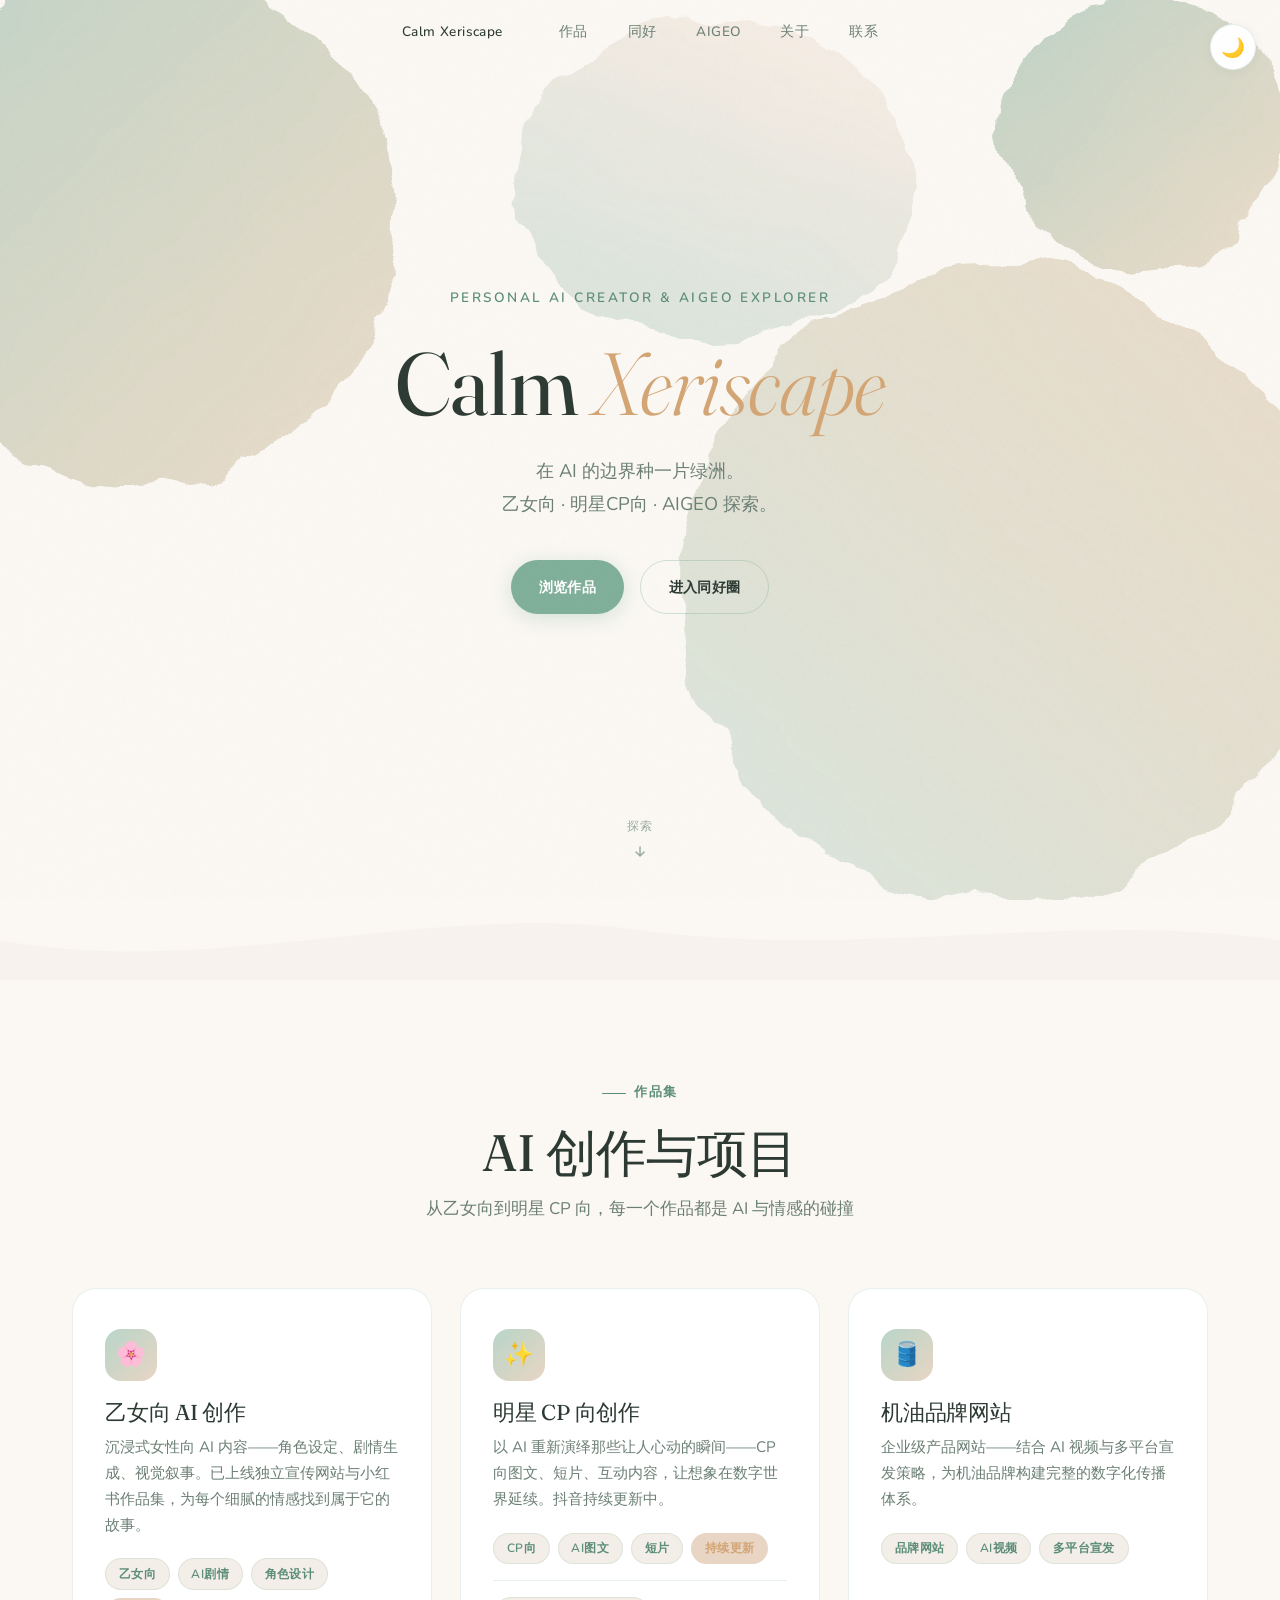
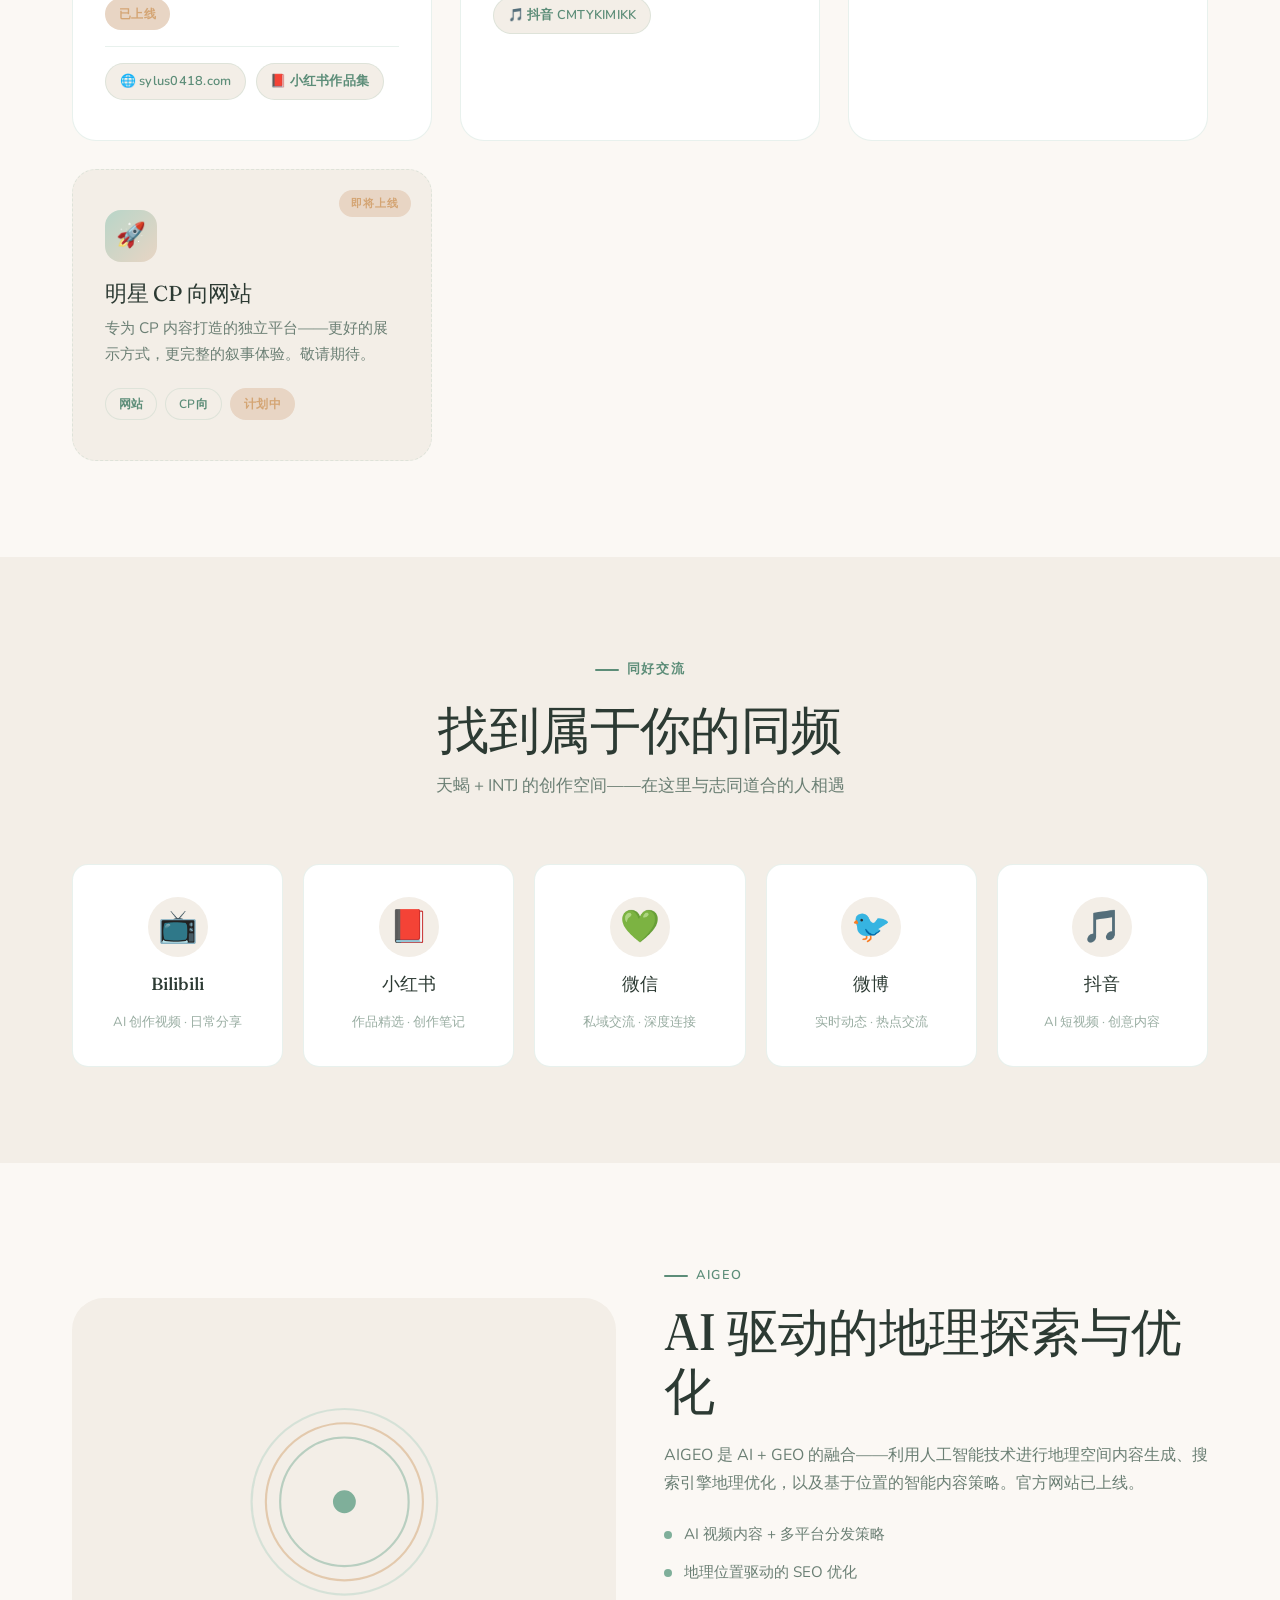
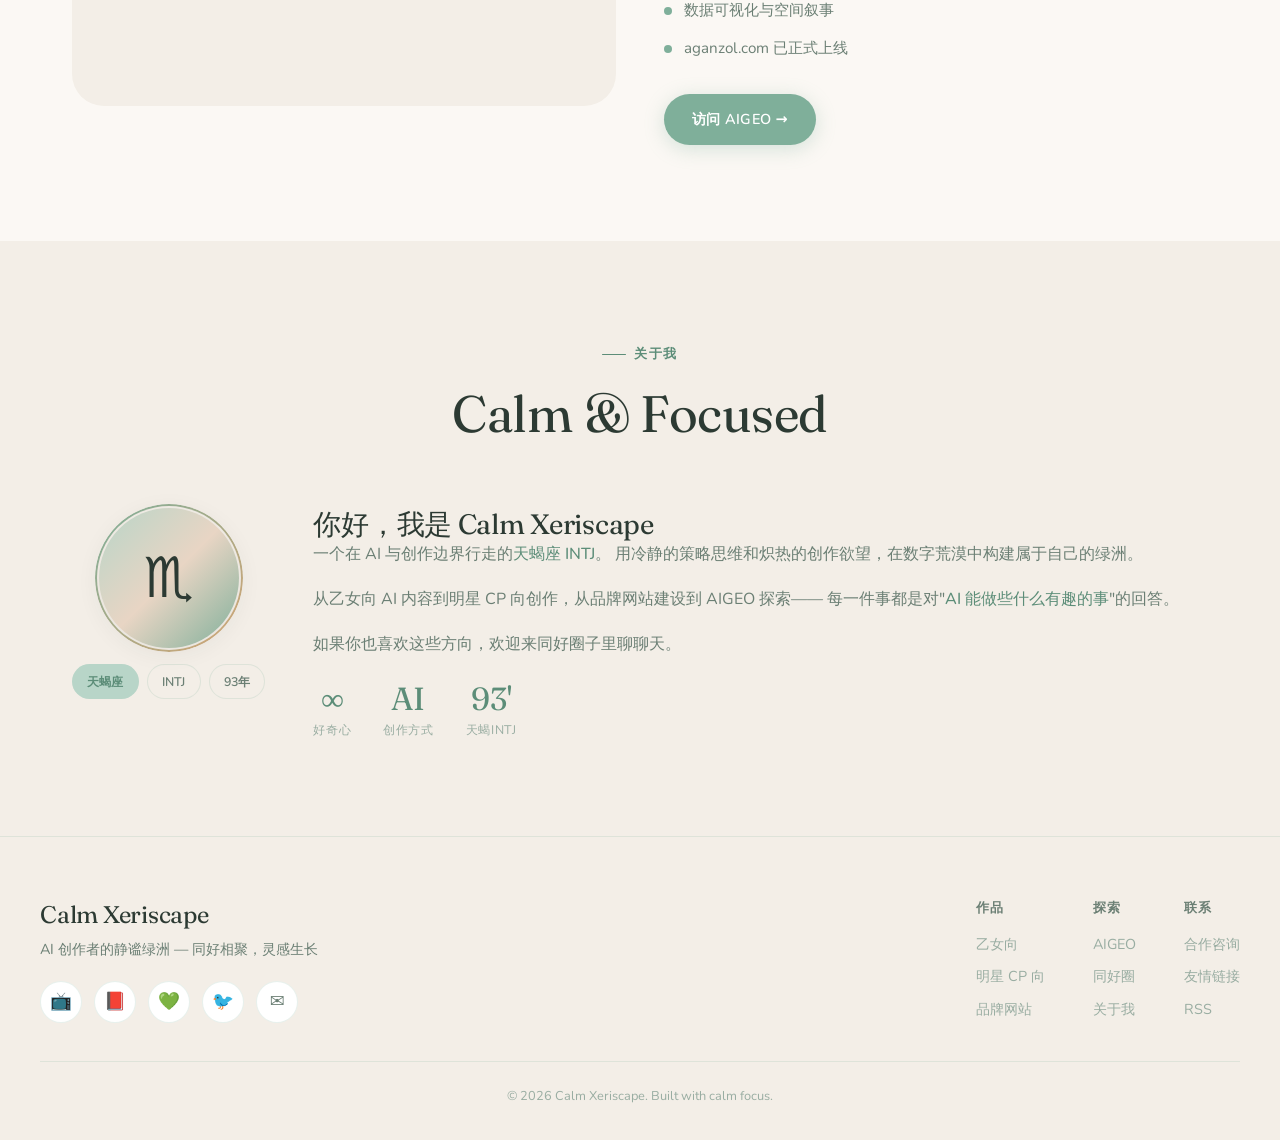
==== index.html @ 868ad102 "update website info" ====
<!DOCTYPE html>
<html lang="zh-CN" data-theme="light">
<head>
<meta charset="UTF-8">
<meta name="viewport" content="width=device-width, initial-scale=1.0">
<title>Calm Xeriscape — AI Creator & AIGEO Explorer</title>
<meta name="description" content="个人AI作品集 · 同好交流 · AIGEO学习分享 — 乙女向 / 明星CP向 AI创作">
<link rel="preconnect" href="https://fonts.googleapis.com">
<link rel="preconnect" href="https://fonts.gstatic.com" crossorigin>
<link href="https://fonts.googleapis.com/css2?family=Fraunces:ital,opsz,wght@0,9..144,300;0,9..144,400;0,9..144,500;0,9..144,600;1,9..144,400&family=Nunito:ital,wght@0,300;0,400;0,500;0,600;1,400&display=swap" rel="stylesheet">
<style>
/* ============================================
   CSS Custom Properties — Light & Dark Themes
   ============================================ */
:root {
  --bg: #FBF8F4;
  --bg-alt: #F3EEE7;
  --surface: #FFFFFF;
  --surface-hover: #FAF7F2;
  --primary: #7FAF9A;
  --primary-soft: #B8D5C8;
  --primary-deep: #5C8D78;
  --accent: #C9A87C;
  --accent-soft: #E8D5C4;
  --accent-warm: #D4A574;
  --text: #2C3A33;
  --text-secondary: #6B7F74;
  --text-muted: #99ADA2;
  --border: rgba(127, 175, 154, 0.18);
  --border-strong: rgba(127, 175, 154, 0.35);
  --shadow-sm: 0 2px 12px rgba(44, 58, 51, 0.05);
  --shadow: 0 4px 24px rgba(44, 58, 51, 0.07);
  --shadow-lg: 0 12px 48px rgba(44, 58, 51, 0.10);
  --radius-sm: 12px;
  --radius: 16px;
  --radius-lg: 24px;
  --radius-xl: 32px;
  --radius-full: 9999px;
  --font-display: 'Fraunces', 'Noto Serif SC', 'Songti SC', serif;
  --font-body: 'Nunito', system-ui, -apple-system, 'PingFang SC', sans-serif;
  --noise-opacity: 0.025;
  --blob-opacity-1: 0.50;
  --blob-opacity-2: 0.35;
  --blob-opacity-3: 0.28;
  --transition-theme: 0.6s cubic-bezier(0.22, 1, 0.36, 1);
}

[data-theme="dark"] {
  --bg: #1A2320;
  --bg-alt: #1F2A26;
  --surface: #232D29;
  --surface-hover: #2A3530;
  --primary: #8FC4AF;
  --primary-soft: #5C8D78;
  --primary-deep: #7FAF9A;
  --accent: #D4B896;
  --accent-soft: #4A3D30;
  --accent-warm: #C9A87C;
  --text: #E8EDEA;
  --text-secondary: #98AFA4;
  --text-muted: #5C7065;
  --border: rgba(143, 196, 175, 0.12);
  --border-strong: rgba(143, 196, 175, 0.25);
  --shadow-sm: 0 2px 12px rgba(0, 0, 0, 0.12);
  --shadow: 0 4px 24px rgba(0, 0, 0, 0.18);
  --shadow-lg: 0 12px 48px rgba(0, 0, 0, 0.25);
  --noise-opacity: 0.04;
  --blob-opacity-1: 0.30;
  --blob-opacity-2: 0.20;
  --blob-opacity-3: 0.16;
}

/* ============================================
   Base & Reset
   ============================================ */
*, *::before, *::after { box-sizing: border-box; margin: 0; padding: 0; }

html {
  scroll-behavior: smooth;
  font-size: 16px;
}

body {
  font-family: var(--font-body);
  background-color: var(--bg);
  color: var(--text);
  line-height: 1.7;
  transition: background-color var(--transition-theme), color var(--transition-theme);
  overflow-x: hidden;
  -webkit-font-smoothing: antialiased;
}

/* Global noise texture overlay */
body::after {
  content: '';
  position: fixed;
  inset: 0;
  pointer-events: none;
  z-index: 10000;
  opacity: var(--noise-opacity);
  transition: opacity var(--transition-theme);
  background-image: url("data:image/svg+xml,%3Csvg viewBox='0 0 256 256' xmlns='http://www.w3.org/2000/svg'%3E%3Cfilter id='n'%3E%3CfeTurbulence type='fractalNoise' baseFrequency='0.85' numOctaves='4' stitchTiles='stitch'/%3E%3C/filter%3E%3Crect width='100%25' height='100%25' filter='url(%23n)' opacity='1'/%3E%3C/svg%3E");
}

/* ============================================
   Typography
   ============================================ */
h1, h2, h3, h4 {
  font-family: var(--font-display);
  font-weight: 400;
  line-height: 1.15;
  letter-spacing: -0.01em;
}

h1 { font-size: clamp(3rem, 7vw, 5.5rem); }
h2 { font-size: clamp(2rem, 4.5vw, 3.2rem); }
h3 { font-size: clamp(1.25rem, 2.5vw, 1.75rem); }

.section-label {
  display: inline-flex;
  align-items: center;
  gap: 0.5rem;
  font-family: var(--font-body);
  font-size: 0.8rem;
  font-weight: 600;
  letter-spacing: 0.12em;
  text-transform: uppercase;
  color: var(--primary-deep);
  margin-bottom: 1rem;
}

.section-label::before {
  content: '';
  display: block;
  width: 1.5rem;
  height: 1.5px;
  background: var(--primary-deep);
  border-radius: 1px;
}

/* ============================================
   Theme Toggle
   ============================================ */
.theme-toggle {
  position: fixed;
  top: 1.5rem;
  right: 1.5rem;
  z-index: 1000;
  width: 46px;
  height: 46px;
  border-radius: var(--radius-full);
  background: var(--surface);
  border: 1.5px solid var(--border);
  cursor: pointer;
  display: flex;
  align-items: center;
  justify-content: center;
  font-size: 1.2rem;
  transition: all 0.35s cubic-bezier(0.22, 1, 0.36, 1);
  box-shadow: var(--shadow-sm);
  backdrop-filter: blur(12px);
  -webkit-backdrop-filter: blur(12px);
}

.theme-toggle:hover {
  border-color: var(--primary);
  box-shadow: var(--shadow);
  transform: scale(1.05);
}

.theme-toggle .icon-sun,
.theme-toggle .icon-moon {
  position: absolute;
  transition: all 0.35s cubic-bezier(0.22, 1, 0.36, 1);
}

[data-theme="light"] .theme-toggle .icon-moon { opacity: 1; transform: rotate(0deg); }
[data-theme="light"] .theme-toggle .icon-sun { opacity: 0; transform: rotate(90deg); }
[data-theme="dark"] .theme-toggle .icon-moon { opacity: 0; transform: rotate(-90deg); }
[data-theme="dark"] .theme-toggle .icon-sun { opacity: 1; transform: rotate(0deg); }

/* ============================================
   Navigation
   ============================================ */
.nav {
  position: fixed;
  top: 0;
  left: 0;
  right: 0;
  z-index: 900;
  padding: 1.25rem 2rem;
  display: flex;
  align-items: center;
  justify-content: center;
  gap: 2.5rem;
  transition: all 0.4s cubic-bezier(0.22, 1, 0.36, 1);
}

.nav.scrolled {
  background: var(--surface);
  box-shadow: var(--shadow-sm);
  backdrop-filter: blur(20px);
  -webkit-backdrop-filter: blur(20px);
  padding: 0.75rem 2rem;
}

.nav a {
  font-family: var(--font-body);
  font-size: 0.85rem;
  font-weight: 500;
  color: var(--text-secondary);
  text-decoration: none;
  letter-spacing: 0.03em;
  transition: color 0.3s;
  position: relative;
}

.nav a::after {
  content: '';
  position: absolute;
  bottom: -4px;
  left: 50%;
  transform: translateX(-50%) scaleX(0);
  width: 100%;
  height: 1.5px;
  background: var(--primary);
  border-radius: 1px;
  transition: transform 0.3s cubic-bezier(0.22, 1, 0.36, 1);
}

.nav a:hover { color: var(--primary-deep); }
.nav a:hover::after { transform: translateX(-50%) scaleX(1); }

.nav-brand {
  font-family: var(--font-display);
  font-size: 1.1rem;
  font-weight: 500;
  color: var(--text) !important;
  margin-right: 1rem;
}

/* ============================================
   Section Shared
   ============================================ */
.section {
  padding: 6rem 2rem;
  max-width: 1200px;
  margin: 0 auto;
  position: relative;
}

.section-header {
  text-align: center;
  margin-bottom: 4rem;
}

.section-header h2 {
  margin-bottom: 0.75rem;
}

.section-header .section-label {
  margin-bottom: 1.25rem;
}

.section-header p {
  color: var(--text-secondary);
  font-size: 1.05rem;
  max-width: 480px;
  margin: 0 auto;
}

/* ============================================
   Hero Section
   ============================================ */
.hero {
  min-height: 100vh;
  display: flex;
  align-items: center;
  justify-content: center;
  position: relative;
  padding: 2rem;
  overflow: hidden;
}

/* Organic fluid blob background */
.hero-organic {
  position: absolute;
  inset: 0;
  pointer-events: none;
  overflow: hidden;
}

.hero-organic svg {
  width: 100%;
  height: 100%;
}

.blob {
  animation: floatBlob 20s ease-in-out infinite;
  transform-origin: center;
}

.blob:nth-child(2) { animation-delay: -7s; animation-duration: 25s; }
.blob:nth-child(3) { animation-delay: -14s; animation-duration: 22s; }
.blob:nth-child(4) { animation-delay: -3s; animation-duration: 28s; }

@keyframes floatBlob {
  0%, 100% { transform: translate(0, 0) rotate(0deg) scale(1); }
  25% { transform: translate(3%, -2%) rotate(3deg) scale(1.04); }
  50% { transform: translate(-1%, 1%) rotate(-2deg) scale(0.97); }
  75% { transform: translate(2%, 2%) rotate(1deg) scale(1.02); }
}

.hero-content {
  position: relative;
  z-index: 2;
  text-align: center;
  max-width: 800px;
}

.hero-eyebrow {
  font-family: var(--font-body);
  font-size: 0.85rem;
  font-weight: 600;
  letter-spacing: 0.18em;
  text-transform: uppercase;
  color: var(--primary-deep);
  margin-bottom: 1.5rem;
}

.hero h1 {
  margin-bottom: 1.25rem;
  font-weight: 400;
}

.hero h1 .italic {
  font-style: italic;
  font-weight: 300;
  color: var(--accent-warm);
}

.hero-tagline {
  font-size: 1.15rem;
  color: var(--text-secondary);
  max-width: 460px;
  margin: 0 auto 2.5rem;
  line-height: 1.8;
}

.hero-actions {
  display: flex;
  gap: 1rem;
  justify-content: center;
  flex-wrap: wrap;
}

.btn {
  display: inline-flex;
  align-items: center;
  gap: 0.5rem;
  padding: 0.85rem 1.75rem;
  border-radius: var(--radius-full);
  font-family: var(--font-body);
  font-size: 0.9rem;
  font-weight: 600;
  text-decoration: none;
  letter-spacing: 0.02em;
  cursor: pointer;
  border: none;
  transition: all 0.35s cubic-bezier(0.22, 1, 0.36, 1);
}

.btn-primary {
  background: var(--primary);
  color: #FFFFFF;
  box-shadow: 0 4px 20px rgba(127, 175, 154, 0.30);
}

.btn-primary:hover {
  background: var(--primary-deep);
  box-shadow: 0 6px 28px rgba(127, 175, 154, 0.40);
  transform: translateY(-2px);
}

.btn-ghost {
  background: transparent;
  color: var(--text);
  border: 1.5px solid var(--border-strong);
}

.btn-ghost:hover {
  border-color: var(--primary);
  background: var(--surface);
  transform: translateY(-2px);
}

.hero-scroll-hint {
  position: absolute;
  bottom: 2.5rem;
  left: 50%;
  transform: translateX(-50%);
  z-index: 2;
  display: flex;
  flex-direction: column;
  align-items: center;
  gap: 0.5rem;
  color: var(--text-muted);
  font-size: 0.75rem;
  letter-spacing: 0.08em;
  animation: bounceHint 2s ease-in-out infinite;
}

@keyframes bounceHint {
  0%, 100% { transform: translateX(-50%) translateY(0); }
  50% { transform: translateX(-50%) translateY(8px); }
}

/* ============================================
   Organic Wave Dividers
   ============================================ */
.wave-divider {
  position: relative;
  height: 80px;
  overflow: hidden;
}

.wave-divider svg {
  position: absolute;
  width: 100%;
  height: 100%;
}

/* ============================================
   Works / Portfolio Section
   ============================================ */
.works-grid {
  display: grid;
  grid-template-columns: repeat(auto-fit, minmax(340px, 1fr));
  gap: 1.75rem;
}

.work-card {
  background: var(--surface);
  border-radius: var(--radius-lg);
  border: 1px solid var(--border);
  padding: 2.5rem 2rem;
  transition: all 0.4s cubic-bezier(0.22, 1, 0.36, 1);
  position: relative;
  overflow: hidden;
}

.work-card::before {
  content: '';
  position: absolute;
  top: 0;
  left: 0;
  right: 0;
  height: 3px;
  background: linear-gradient(90deg, var(--primary), var(--accent-warm));
  opacity: 0;
  transition: opacity 0.4s;
}

.work-card:hover {
  transform: translateY(-6px);
  box-shadow: var(--shadow-lg);
  border-color: var(--border-strong);
}

.work-card:hover::before { opacity: 1; }

.work-card-icon {
  width: 52px;
  height: 52px;
  border-radius: var(--radius);
  background: linear-gradient(135deg, var(--primary-soft), var(--accent-soft));
  display: flex;
  align-items: center;
  justify-content: center;
  font-size: 1.5rem;
  margin-bottom: 1.25rem;
}

.work-card h3 {
  margin-bottom: 0.6rem;
  font-size: 1.35rem;
}

.work-card p {
  color: var(--text-secondary);
  font-size: 0.95rem;
  line-height: 1.7;
  margin-bottom: 1.25rem;
}

.work-card .tag-row {
  display: flex;
  gap: 0.5rem;
  flex-wrap: wrap;
}

.tag {
  display: inline-block;
  padding: 0.3rem 0.8rem;
  border-radius: var(--radius-full);
  font-size: 0.75rem;
  font-weight: 600;
  letter-spacing: 0.03em;
  background: var(--bg-alt);
  color: var(--primary-deep);
  border: 1px solid var(--border);
}

.tag.accent {
  color: var(--accent-warm);
  background: var(--accent-soft);
  border-color: transparent;
}

.work-card-soon {
  background: var(--bg-alt);
  border-style: dashed;
}

.work-card-soon .badge-soon {
  position: absolute;
  top: 1.25rem;
  right: 1.25rem;
  font-size: 0.7rem;
  font-weight: 700;
  letter-spacing: 0.08em;
  text-transform: uppercase;
  color: var(--accent-warm);
  background: var(--accent-soft);
  padding: 0.25rem 0.75rem;
  border-radius: var(--radius-full);
}

/* ============================================
   Community Section
   ============================================ */
.community-highlight {
  display: grid;
  grid-template-columns: repeat(auto-fit, minmax(180px, 1fr));
  gap: 1.25rem;
  margin-top: 2rem;
}

.community-card {
  background: var(--surface);
  border: 1px solid var(--border);
  border-radius: var(--radius);
  padding: 2rem 1.5rem;
  text-align: center;
  transition: all 0.35s cubic-bezier(0.22, 1, 0.36, 1);
  text-decoration: none;
  color: var(--text);
  display: flex;
  flex-direction: column;
  align-items: center;
  gap: 0.75rem;
}

.community-card:hover {
  transform: translateY(-4px);
  box-shadow: var(--shadow);
  border-color: var(--primary);
}

.community-card .platform-icon {
  font-size: 2rem;
  width: 60px;
  height: 60px;
  border-radius: var(--radius-full);
  background: var(--bg-alt);
  display: flex;
  align-items: center;
  justify-content: center;
}

.community-card .platform-name {
  font-family: var(--font-display);
  font-size: 1.1rem;
  font-weight: 500;
}

.community-card .platform-desc {
  font-size: 0.82rem;
  color: var(--text-muted);
}

/* ============================================
   AIGEO Section
   ============================================ */
.aigeo-layout {
  display: grid;
  grid-template-columns: 1fr 1fr;
  gap: 3rem;
  align-items: center;
}

.aigeo-visual {
  position: relative;
  aspect-ratio: 4/3;
  background: var(--bg-alt);
  border-radius: var(--radius-xl);
  overflow: hidden;
  display: flex;
  align-items: center;
  justify-content: center;
}

.aigeo-visual svg {
  width: 70%;
  height: 70%;
}

.aigeo-visual .flow-circle {
  fill: none;
  stroke: var(--primary);
  stroke-width: 1.5;
  opacity: 0.5;
  animation: pulseCircle 4s ease-in-out infinite;
}

.aigeo-visual .flow-circle:nth-child(2) { animation-delay: -2s; stroke: var(--accent-warm); }
.aigeo-visual .flow-circle:nth-child(3) { animation-delay: -1s; stroke: var(--primary-soft); }

@keyframes pulseCircle {
  0%, 100% { r: 45; opacity: 0.5; }
  50% { r: 65; opacity: 0.2; }
}

.aigeo-content h2 { margin-bottom: 1.25rem; }

.aigeo-content p {
  color: var(--text-secondary);
  margin-bottom: 1rem;
  line-height: 1.8;
}

.aigeo-list {
  list-style: none;
  display: flex;
  flex-direction: column;
  gap: 0.75rem;
  margin: 1.5rem 0;
}

.aigeo-list li {
  display: flex;
  align-items: center;
  gap: 0.75rem;
  font-size: 0.95rem;
  color: var(--text-secondary);
}

.aigeo-list li::before {
  content: '';
  width: 8px;
  height: 8px;
  border-radius: var(--radius-full);
  background: var(--primary);
  flex-shrink: 0;
}

/* ============================================
   About Section
   ============================================ */
.about-layout {
  display: grid;
  grid-template-columns: auto 1fr;
  gap: 3rem;
  align-items: start;
}

.about-avatar-area {
  display: flex;
  flex-direction: column;
  align-items: center;
  gap: 1rem;
}

.about-avatar {
  width: 140px;
  height: 140px;
  border-radius: var(--radius-full);
  background: linear-gradient(135deg, var(--primary-soft), var(--accent-soft), var(--primary));
  display: flex;
  align-items: center;
  justify-content: center;
  font-size: 3.5rem;
  box-shadow: var(--shadow);
  position: relative;
}

.about-avatar::after {
  content: '';
  position: absolute;
  inset: -4px;
  border-radius: var(--radius-full);
  border: 2px solid transparent;
  background: linear-gradient(135deg, var(--primary), var(--accent-warm)) border-box;
  -webkit-mask: linear-gradient(#fff 0 0) padding-box, linear-gradient(#fff 0 0);
  mask: linear-gradient(#fff 0 0) padding-box, linear-gradient(#fff 0 0);
  -webkit-mask-composite: xor;
  mask-composite: exclude;
}

.about-badges {
  display: flex;
  gap: 0.5rem;
  flex-wrap: wrap;
  justify-content: center;
}

.about-badge {
  padding: 0.35rem 0.9rem;
  border-radius: var(--radius-full);
  font-size: 0.78rem;
  font-weight: 600;
  background: var(--bg-alt);
  color: var(--text-secondary);
  border: 1px solid var(--border);
}

.about-badge.highlight {
  background: var(--primary-soft);
  color: var(--primary-deep);
  border-color: transparent;
}

.about-text h2 { margin-bottom: 1rem; }

.about-text p {
  color: var(--text-secondary);
  line-height: 1.8;
  margin-bottom: 1rem;
}

.about-text .highlight-text {
  color: var(--primary-deep);
  font-weight: 500;
}

.about-stats {
  display: flex;
  gap: 2rem;
  margin-top: 1.5rem;
}

.about-stat {
  text-align: center;
}

.about-stat .stat-num {
  font-family: var(--font-display);
  font-size: 2rem;
  color: var(--primary-deep);
  line-height: 1;
  margin-bottom: 0.25rem;
}

.about-stat .stat-label {
  font-size: 0.78rem;
  color: var(--text-muted);
  letter-spacing: 0.05em;
}

/* ============================================
   Footer
   ============================================ */
.footer {
  background: var(--bg-alt);
  padding: 4rem 2rem 2rem;
  border-top: 1px solid var(--border);
  transition: background var(--transition-theme);
}

.footer-inner {
  max-width: 1200px;
  margin: 0 auto;
  display: grid;
  grid-template-columns: 1fr auto;
  gap: 3rem;
  align-items: start;
}

.footer-brand h3 {
  font-family: var(--font-display);
  font-size: 1.5rem;
  margin-bottom: 0.5rem;
}

.footer-brand p {
  color: var(--text-secondary);
  font-size: 0.9rem;
}

.footer-social {
  display: flex;
  gap: 0.75rem;
  margin-top: 1.25rem;
}

.footer-social a {
  width: 42px;
  height: 42px;
  border-radius: var(--radius-full);
  background: var(--surface);
  border: 1px solid var(--border);
  display: flex;
  align-items: center;
  justify-content: center;
  font-size: 1.1rem;
  text-decoration: none;
  color: var(--text-secondary);
  transition: all 0.3s;
}

.footer-social a:hover {
  background: var(--primary);
  color: #FFF;
  border-color: var(--primary);
  transform: translateY(-3px);
}

.footer-links {
  display: flex;
  gap: 3rem;
}

.footer-col h4 {
  font-family: var(--font-body);
  font-size: 0.8rem;
  font-weight: 700;
  letter-spacing: 0.1em;
  text-transform: uppercase;
  color: var(--text-secondary);
  margin-bottom: 1rem;
}

.footer-col a {
  display: block;
  color: var(--text-muted);
  text-decoration: none;
  font-size: 0.9rem;
  margin-bottom: 0.5rem;
  transition: color 0.3s;
}

.footer-col a:hover { color: var(--primary-deep); }

.footer-bottom {
  max-width: 1200px;
  margin: 2rem auto 0;
  padding-top: 1.5rem;
  border-top: 1px solid var(--border);
  text-align: center;
  font-size: 0.8rem;
  color: var(--text-muted);
}

/* ============================================
   Scroll Animations
   ============================================ */
.fade-in {
  opacity: 0;
  transform: translateY(28px);
  transition: opacity 0.7s cubic-bezier(0.22, 1, 0.36, 1),
              transform 0.7s cubic-bezier(0.22, 1, 0.36, 1);
}

.fade-in.visible {
  opacity: 1;
  transform: translateY(0);
}

/* ============================================
   Responsive
   ============================================ */
@media (max-width: 768px) {
  .section { padding: 4rem 1.25rem; }
  .nav { gap: 1.25rem; padding: 1rem 1.25rem; }
  .nav a { font-size: 0.78rem; }
  .nav-brand { font-size: 0.95rem; margin-right: 0; }

  .aigeo-layout {
    grid-template-columns: 1fr;
    gap: 2rem;
  }
  .aigeo-visual { order: -1; aspect-ratio: 1/1; }

  .about-layout {
    grid-template-columns: 1fr;
    gap: 2rem;
    text-align: center;
  }
  .about-stats { justify-content: center; }
  .about-avatar-area { margin: 0 auto; }

  .footer-inner {
    grid-template-columns: 1fr;
    gap: 2rem;
  }
  .footer-links { gap: 1.5rem; }
  .works-grid { grid-template-columns: 1fr; }
  .community-highlight { grid-template-columns: repeat(2, 1fr); }
}

@media (max-width: 480px) {
  .nav { gap: 0.75rem; }
  .nav a { font-size: 0.72rem; }
  .hero h1 { font-size: 2.5rem; }
  .community-highlight { grid-template-columns: 1fr; }
}

/* Work card links */
.work-links {
  display: flex;
  gap: 0.6rem;
  flex-wrap: wrap;
  margin-top: 1rem;
  padding-top: 1rem;
  border-top: 1px solid var(--border);
}

.work-link {
  display: inline-flex;
  align-items: center;
  gap: 0.3rem;
  padding: 0.4rem 0.85rem;
  border-radius: var(--radius-full);
  font-size: 0.8rem;
  font-weight: 600;
  text-decoration: none;
  letter-spacing: 0.02em;
  background: var(--bg-alt);
  color: var(--primary-deep);
  border: 1px solid var(--border);
  transition: all 0.3s;
}

.work-link:hover {
  background: var(--primary);
  color: #FFF;
  border-color: var(--primary);
  transform: translateY(-1px);
}
</style>
</head>
<body>

<!-- Theme Toggle -->
<button class="theme-toggle" onclick="toggleTheme()" aria-label="切换主题">
  <span class="icon-sun">☀️</span>
  <span class="icon-moon">🌙</span>
</button>

<!-- Navigation -->
<nav class="nav" id="nav">
  <a href="#hero" class="nav-brand">Calm Xeriscape</a>
  <a href="#works">作品</a>
  <a href="#community">同好</a>
  <a href="#aigeo">AIGEO</a>
  <a href="#about">关于</a>
  <a href="#contact">联系</a>
</nav>

<!-- ============================================ -->
<!-- Hero -->
<!-- ============================================ -->
<section class="hero" id="hero">
  <div class="hero-organic">
    <svg viewBox="0 0 1440 900" preserveAspectRatio="xMidYMid slice">
      <defs>
        <filter id="fluidFilter" x="-20%" y="-20%" width="140%" height="140%">
          <feTurbulence type="fractalNoise" baseFrequency="0.012" numOctaves="4" seed="3" result="noise"/>
          <feDisplacementMap in="SourceGraphic" in2="noise" scale="40" xChannelSelector="R" yChannelSelector="G"/>
        </filter>
        <linearGradient id="blobGrad1" x1="0%" y1="0%" x2="100%" y2="100%">
          <stop offset="0%" stop-color="#7FAF9A" stop-opacity="var(--blob-opacity-1)"/>
          <stop offset="100%" stop-color="#C9A87C" stop-opacity="var(--blob-opacity-2)"/>
        </linearGradient>
        <linearGradient id="blobGrad2" x1="100%" y1="0%" x2="0%" y2="100%">
          <stop offset="0%" stop-color="#C9A87C" stop-opacity="var(--blob-opacity-2)"/>
          <stop offset="100%" stop-color="#B8D5C8" stop-opacity="var(--blob-opacity-1)"/>
        </linearGradient>
        <linearGradient id="blobGrad3" x1="0%" y1="100%" x2="50%" y2="0%">
          <stop offset="0%" stop-color="#7FAF9A" stop-opacity="var(--blob-opacity-3)"/>
          <stop offset="100%" stop-color="#E8D5C4" stop-opacity="var(--blob-opacity-2)"/>
        </linearGradient>
      </defs>
      <circle class="blob" cx="15%" cy="25%" r="260" fill="url(#blobGrad1)" filter="url(#fluidFilter)"/>
      <circle class="blob" cx="75%" cy="65%" r="320" fill="url(#blobGrad2)" filter="url(#fluidFilter)"/>
      <ellipse class="blob" cx="55%" cy="20%" rx="200" ry="160" fill="url(#blobGrad3)" filter="url(#fluidFilter)"/>
      <circle class="blob" cx="85%" cy="15%" r="140" fill="url(#blobGrad1)" filter="url(#fluidFilter)"/>
    </svg>
  </div>

  <div class="hero-content fade-in">
    <p class="hero-eyebrow">Personal AI Creator & AIGEO Explorer</p>
    <h1>Calm <span class="italic">Xeriscape</span></h1>
    <p class="hero-tagline">
      在 AI 的边界种一片绿洲。<br>乙女向 · 明星CP向 · AIGEO 探索。
    </p>
    <div class="hero-actions">
      <a href="#works" class="btn btn-primary">浏览作品</a>
      <a href="#community" class="btn btn-ghost">进入同好圈</a>
    </div>
  </div>

  <div class="hero-scroll-hint">
    <span>探索</span>
    <svg width="16" height="16" viewBox="0 0 16 16" fill="none"><path d="M8 3v8M4 8l4 4 4-4" stroke="currentColor" stroke-width="1.5" stroke-linecap="round" stroke-linejoin="round"/></svg>
  </div>
</section>

<!-- Organic Wave Divider -->
<div class="wave-divider">
  <svg viewBox="0 0 1440 80" preserveAspectRatio="none">
    <path d="M0 40 C 240 80, 480 0, 720 30 C 960 60, 1200 10, 1440 40 L 1440 80 L 0 80 Z" fill="var(--bg-alt)" opacity="0.5"/>
  </svg>
</div>

<!-- ============================================ -->
<!-- Works -->
<!-- ============================================ -->
<section class="section" id="works">
  <div class="section-header fade-in">
    <span class="section-label">作品集</span>
    <h2>AI 创作与项目</h2>
    <p>从乙女向到明星 CP 向，每一个作品都是 AI 与情感的碰撞</p>
  </div>

  <div class="works-grid">
    <!-- 乙女向 -->
    <div class="work-card fade-in">
      <div class="work-card-icon">🌸</div>
      <h3>乙女向 AI 创作</h3>
      <p>沉浸式女性向 AI 内容——角色设定、剧情生成、视觉叙事。已上线独立宣传网站与小红书作品集，为每个细腻的情感找到属于它的故事。</p>
      <div class="tag-row">
        <span class="tag">乙女向</span>
        <span class="tag">AI剧情</span>
        <span class="tag">角色设计</span>
        <span class="tag accent">已上线</span>
      </div>
      <div class="work-links">
        <a href="https://sylus0418.com/" target="_blank" rel="noopener" class="work-link">🌐 sylus0418.com</a>
        <a href="https://www.xiaohongshu.com/user/profile/5f6b4ee9000000000101ce66" target="_blank" rel="noopener" class="work-link">📕 小红书作品集</a>
      </div>
    </div>

    <!-- 明星CP向 -->
    <div class="work-card fade-in">
      <div class="work-card-icon">✨</div>
      <h3>明星 CP 向创作</h3>
      <p>以 AI 重新演绎那些让人心动的瞬间——CP 向图文、短片、互动内容，让想象在数字世界延续。抖音持续更新中。</p>
      <div class="tag-row">
        <span class="tag">CP向</span>
        <span class="tag">AI图文</span>
        <span class="tag">短片</span>
        <span class="tag accent">持续更新</span>
      </div>
      <div class="work-links">
        <a href="https://www.douyin.com/user/CMTYKIMIKK" target="_blank" rel="noopener" class="work-link">🎵 抖音 CMTYKIMIKK</a>
      </div>
    </div>

    <!-- 机油网站项目 -->
    <div class="work-card fade-in">
      <div class="work-card-icon">🛢️</div>
      <h3>机油品牌网站</h3>
      <p>企业级产品网站——结合 AI 视频与多平台宣发策略，为机油品牌构建完整的数字化传播体系。</p>
      <div class="tag-row">
        <span class="tag">品牌网站</span>
        <span class="tag">AI视频</span>
        <span class="tag">多平台宣发</span>
      </div>
    </div>

    <!-- 明星CP网站预告 -->
    <div class="work-card work-card-soon fade-in">
      <span class="badge-soon">即将上线</span>
      <div class="work-card-icon">🚀</div>
      <h3>明星 CP 向网站</h3>
      <p>专为 CP 内容打造的独立平台——更好的展示方式，更完整的叙事体验。敬请期待。</p>
      <div class="tag-row">
        <span class="tag">网站</span>
        <span class="tag">CP向</span>
        <span class="tag accent">计划中</span>
      </div>
    </div>
  </div>
</section>

<!-- ============================================ -->
<!-- Community -->
<!-- ============================================ -->
<section class="section" id="community" style="background: var(--bg-alt); max-width: none; padding-left: 0; padding-right: 0; transition: background var(--transition-theme);">
  <div style="max-width: 1200px; margin: 0 auto; padding: 0 2rem;">
    <div class="section-header fade-in">
      <span class="section-label">同好交流</span>
      <h2>找到属于你的同频</h2>
      <p>天蝎 + INTJ 的创作空间——在这里与志同道合的人相遇</p>
    </div>

    <div class="community-highlight fade-in">
      <a href="#" class="community-card">
        <div class="platform-icon">📺</div>
        <span class="platform-name">Bilibili</span>
        <span class="platform-desc">AI 创作视频 · 日常分享</span>
      </a>
      <a href="#" class="community-card">
        <div class="platform-icon">📕</div>
        <span class="platform-name">小红书</span>
        <span class="platform-desc">作品精选 · 创作笔记</span>
      </a>
      <a class="community-card" style="cursor: default;">
        <div class="platform-icon">💚</div>
        <span class="platform-name">微信</span>
        <span class="platform-desc">私域交流 · 深度连接</span>
      </a>
      <a href="#" class="community-card">
        <div class="platform-icon">🐦</div>
        <span class="platform-name">微博</span>
        <span class="platform-desc">实时动态 · 热点交流</span>
      </a>
      <a href="#" class="community-card">
        <div class="platform-icon">🎵</div>
        <span class="platform-name">抖音</span>
        <span class="platform-desc">AI 短视频 · 创意内容</span>
      </a>
    </div>
  </div>
</section>

<!-- ============================================ -->
<!-- AIGEO -->
<!-- ============================================ -->
<section class="section" id="aigeo">
  <div class="aigeo-layout">
    <div class="aigeo-visual fade-in">
      <svg viewBox="0 0 200 200">
        <circle class="flow-circle" cx="100" cy="100" r="45"/>
        <circle class="flow-circle" cx="100" cy="100" r="55"/>
        <circle class="flow-circle" cx="100" cy="100" r="65"/>
        <circle cx="100" cy="100" r="8" fill="var(--primary)"/>
      </svg>
    </div>

    <div class="aigeo-content fade-in">
      <span class="section-label">AIGEO</span>
      <h2>AI 驱动的地理探索与优化</h2>
      <p>AIGEO 是 AI + GEO 的融合——利用人工智能技术进行地理空间内容生成、搜索引擎地理优化，以及基于位置的智能内容策略。官方网站已上线。</p>
      <ul class="aigeo-list">
        <li>AI 视频内容 + 多平台分发策略</li>
        <li>地理位置驱动的 SEO 优化</li>
        <li>数据可视化与空间叙事</li>
        <li>aganzol.com 已正式上线</li>
      </ul>
      <a href="https://aganzol.com/" target="_blank" rel="noopener" class="btn btn-primary" style="margin-top: 0.5rem;">访问 AIGEO →</a>
    </div>
  </div>
</section>

<!-- ============================================ -->
<!-- About -->
<!-- ============================================ -->
<section class="section" id="about" style="background: var(--bg-alt); max-width: none; padding-left: 0; padding-right: 0; transition: background var(--transition-theme);">
  <div style="max-width: 1200px; margin: 0 auto; padding: 0 2rem;">
    <div class="section-header fade-in">
      <span class="section-label">关于我</span>
      <h2>Calm & Focused</h2>
    </div>

    <div class="about-layout">
      <div class="about-avatar-area fade-in">
        <div class="about-avatar">♏</div>
        <div class="about-badges">
          <span class="about-badge highlight">天蝎座</span>
          <span class="about-badge">INTJ</span>
          <span class="about-badge">93年</span>
        </div>
      </div>

      <div class="about-text fade-in">
        <h3>你好，我是 Calm Xeriscape</h3>
        <p>
          一个在 AI 与创作边界行走的<span class="highlight-text">天蝎座 INTJ</span>。
          用冷静的策略思维和炽热的创作欲望，在数字荒漠中构建属于自己的绿洲。
        </p>
        <p>
          从乙女向 AI 内容到明星 CP 向创作，从品牌网站建设到 AIGEO 探索——
          每一件事都是对"<span class="highlight-text">AI 能做些什么有趣的事</span>"的回答。
        </p>
        <p>
          如果你也喜欢这些方向，欢迎来同好圈子里聊聊天。
        </p>

        <div class="about-stats">
          <div class="about-stat">
            <div class="stat-num">∞</div>
            <div class="stat-label">好奇心</div>
          </div>
          <div class="about-stat">
            <div class="stat-num">AI</div>
            <div class="stat-label">创作方式</div>
          </div>
          <div class="about-stat">
            <div class="stat-num">93'</div>
            <div class="stat-label">天蝎INTJ</div>
          </div>
        </div>
      </div>
    </div>
  </div>
</section>

<!-- ============================================ -->
<!-- Footer -->
<!-- ============================================ -->
<footer class="footer" id="contact">
  <div class="footer-inner">
    <div class="footer-brand">
      <h3>Calm Xeriscape</h3>
      <p>AI 创作者的静谧绿洲 — 同好相聚，灵感生长</p>
      <div class="footer-social">
        <a href="#" aria-label="Bilibili" title="Bilibili">📺</a>
        <a href="#" aria-label="小红书" title="小红书">📕</a>
        <a href="#" aria-label="微信" title="微信">💚</a>
        <a href="#" aria-label="微博" title="微博">🐦</a>
        <a href="#" aria-label="Email" title="Email">✉️</a>
      </div>
    </div>

    <div class="footer-links">
      <div class="footer-col">
        <h4>作品</h4>
        <a href="#works">乙女向</a>
        <a href="#works">明星 CP 向</a>
        <a href="#works">品牌网站</a>
      </div>
      <div class="footer-col">
        <h4>探索</h4>
        <a href="#aigeo">AIGEO</a>
        <a href="#community">同好圈</a>
        <a href="#about">关于我</a>
      </div>
      <div class="footer-col">
        <h4>联系</h4>
        <a href="#">合作咨询</a>
        <a href="#">友情链接</a>
        <a href="#">RSS</a>
      </div>
    </div>
  </div>

  <div class="footer-bottom">
    <p>&copy; 2026 Calm Xeriscape. Built with calm focus.</p>
  </div>
</footer>

<!-- ============================================ -->
<!-- Scripts -->
<!-- ============================================ -->
<script>
// Theme Toggle
function toggleTheme() {
  const html = document.documentElement;
  const current = html.getAttribute('data-theme');
  const next = current === 'light' ? 'dark' : 'light';
  html.setAttribute('data-theme', next);
  localStorage.setItem('theme', next);
}

// Load saved theme
(function() {
  const saved = localStorage.getItem('theme');
  if (saved) {
    document.documentElement.setAttribute('data-theme', saved);
  } else if (window.matchMedia('(prefers-color-scheme: dark)').matches) {
    document.documentElement.setAttribute('data-theme', 'dark');
  }
})();

// Navigation scroll effect
const nav = document.getElementById('nav');
window.addEventListener('scroll', () => {
  nav.classList.toggle('scrolled', window.scrollY > 80);
});

// Scroll-triggered fade-in animations
const observer = new IntersectionObserver((entries) => {
  entries.forEach(entry => {
    if (entry.isIntersecting) {
      entry.target.classList.add('visible');
    }
  });
}, { threshold: 0.15, rootMargin: '0px 0px -40px 0px' });

document.querySelectorAll('.fade-in').forEach(el => observer.observe(el));

// Make hero visible immediately
document.querySelector('.hero-content').classList.add('visible');
</script>

</body>
</html>
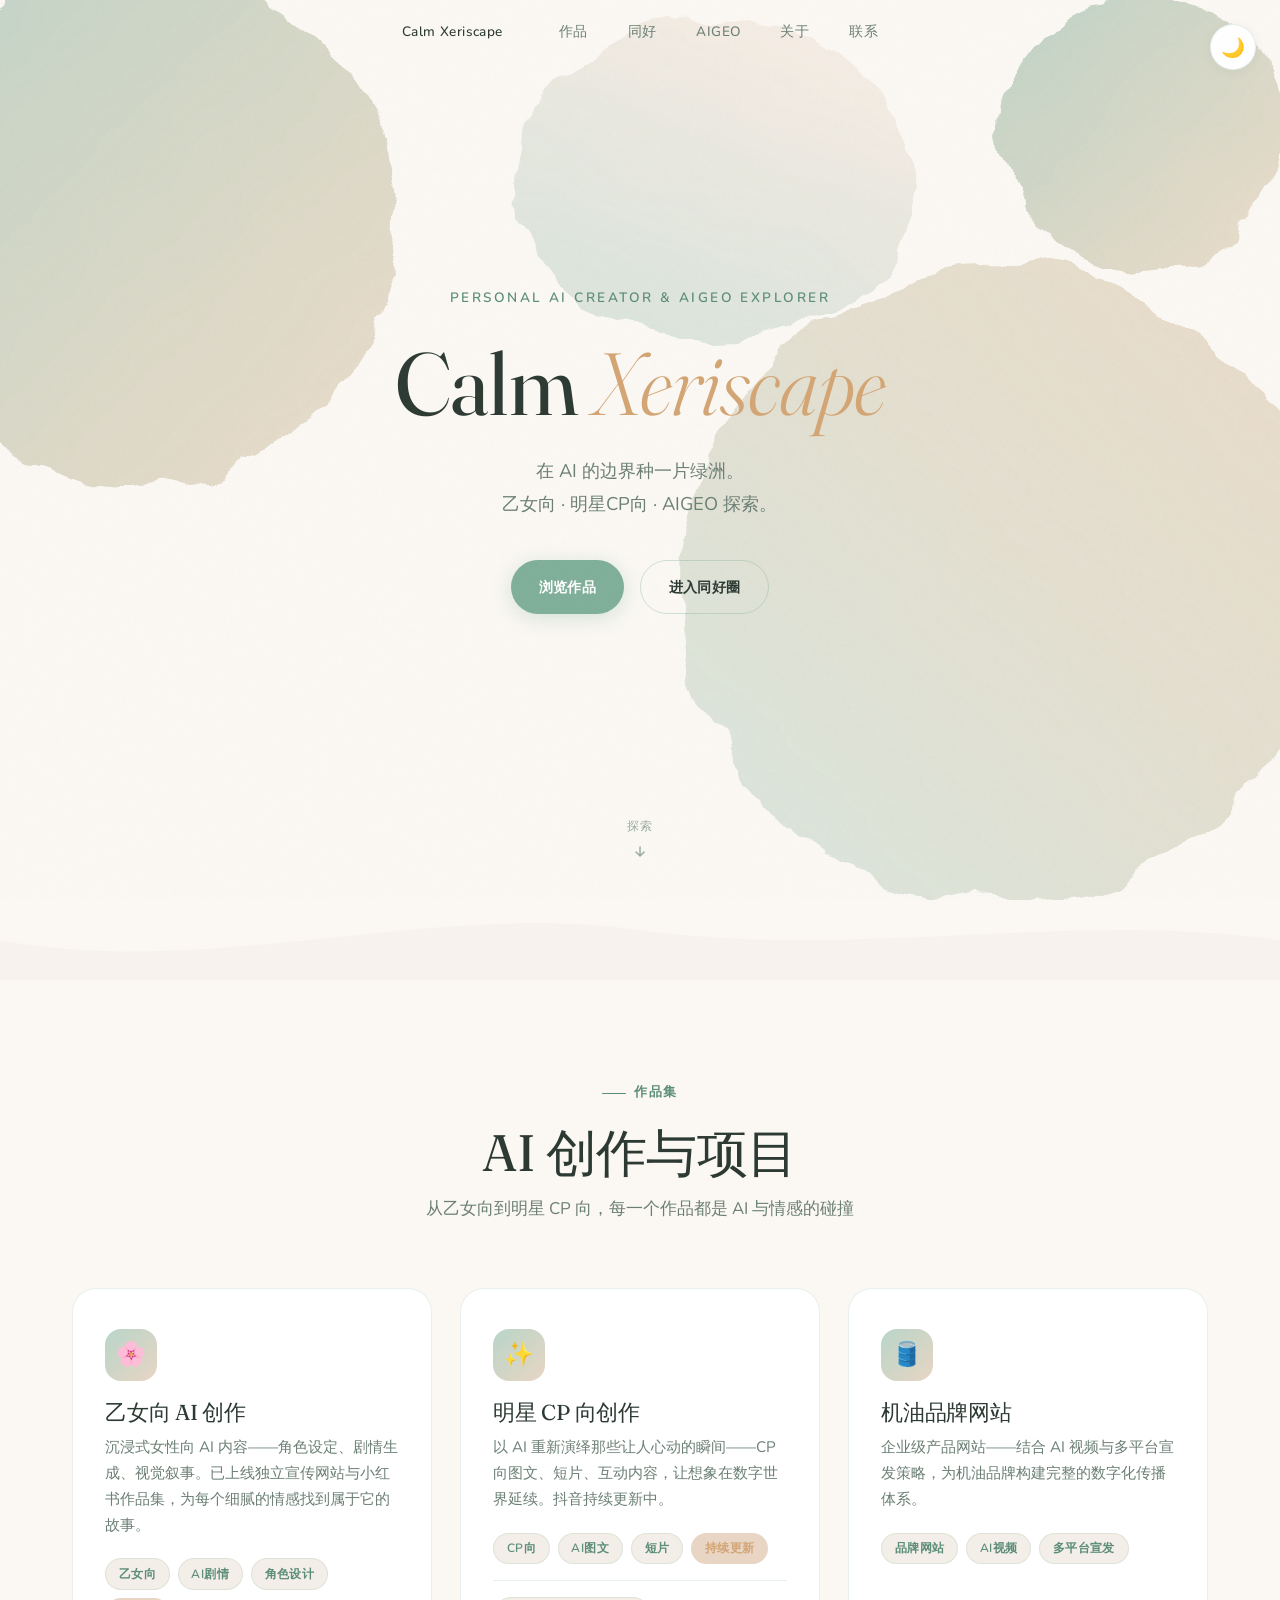
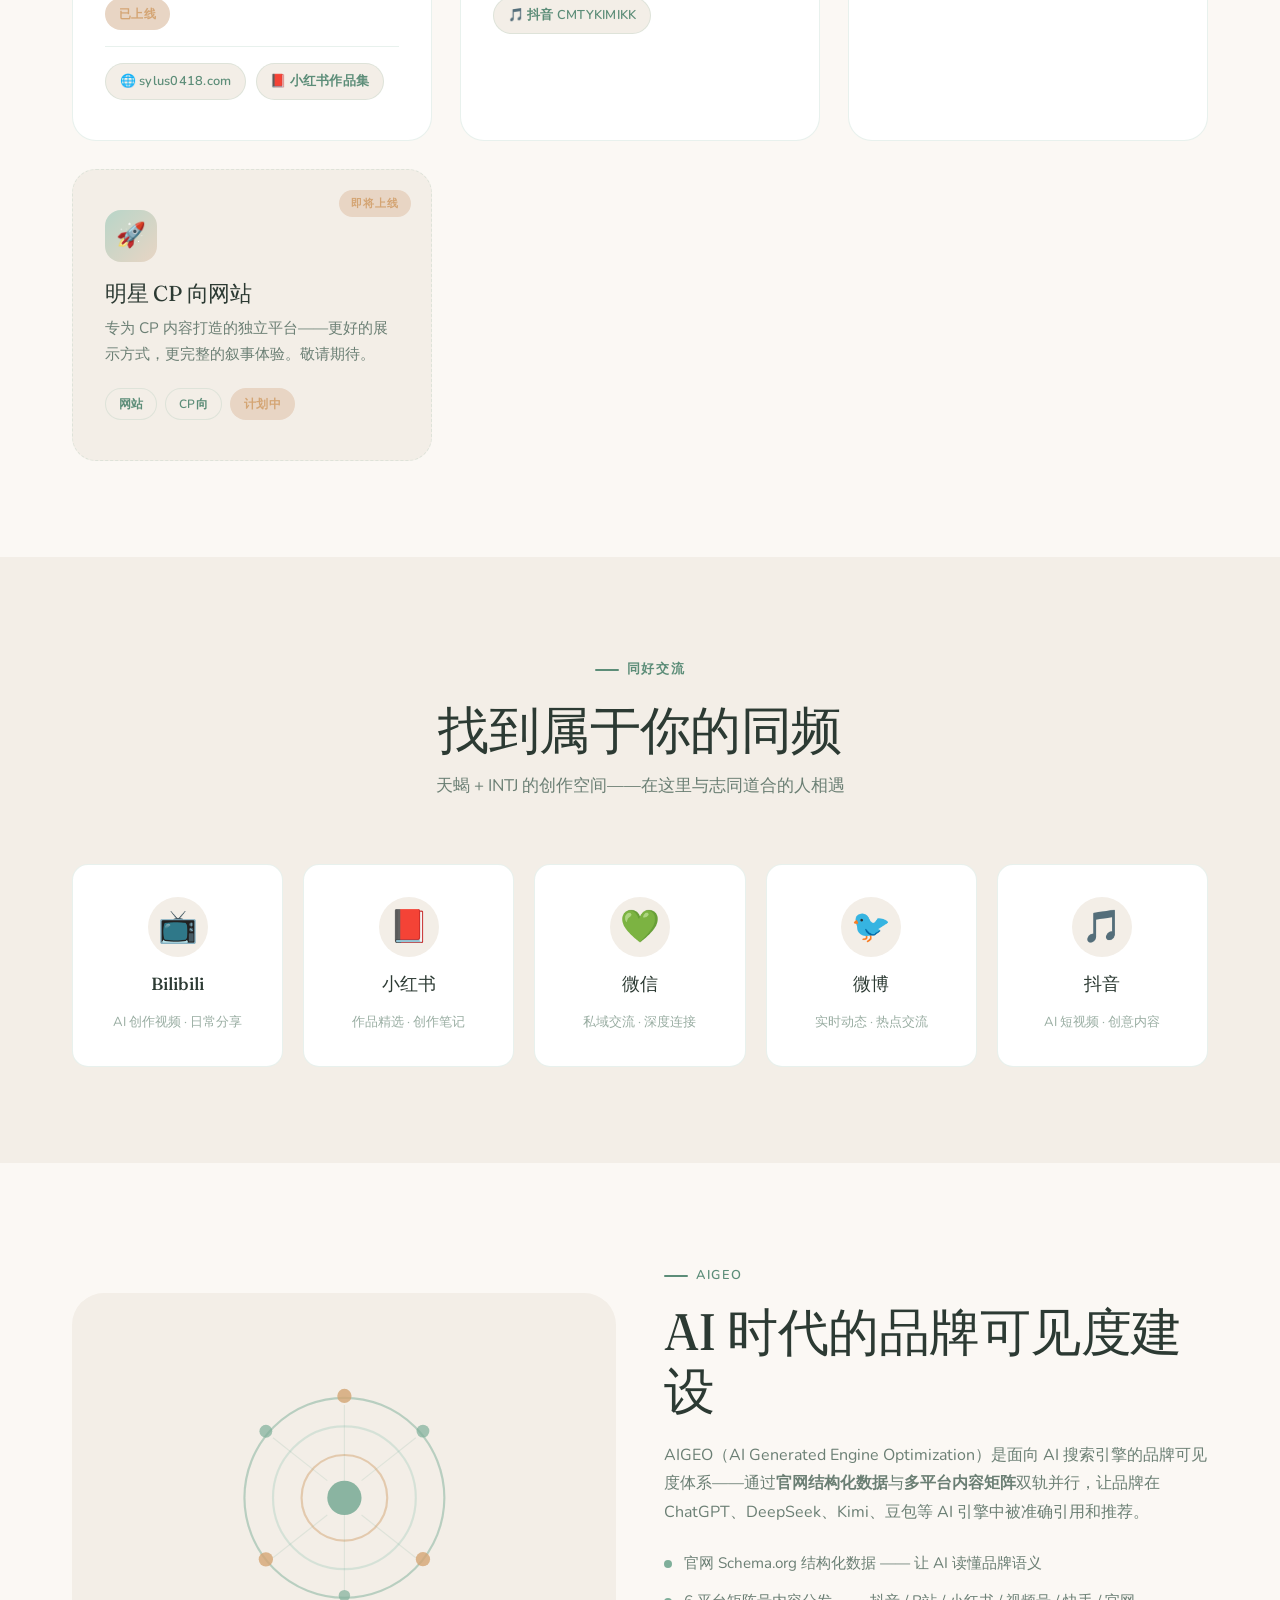
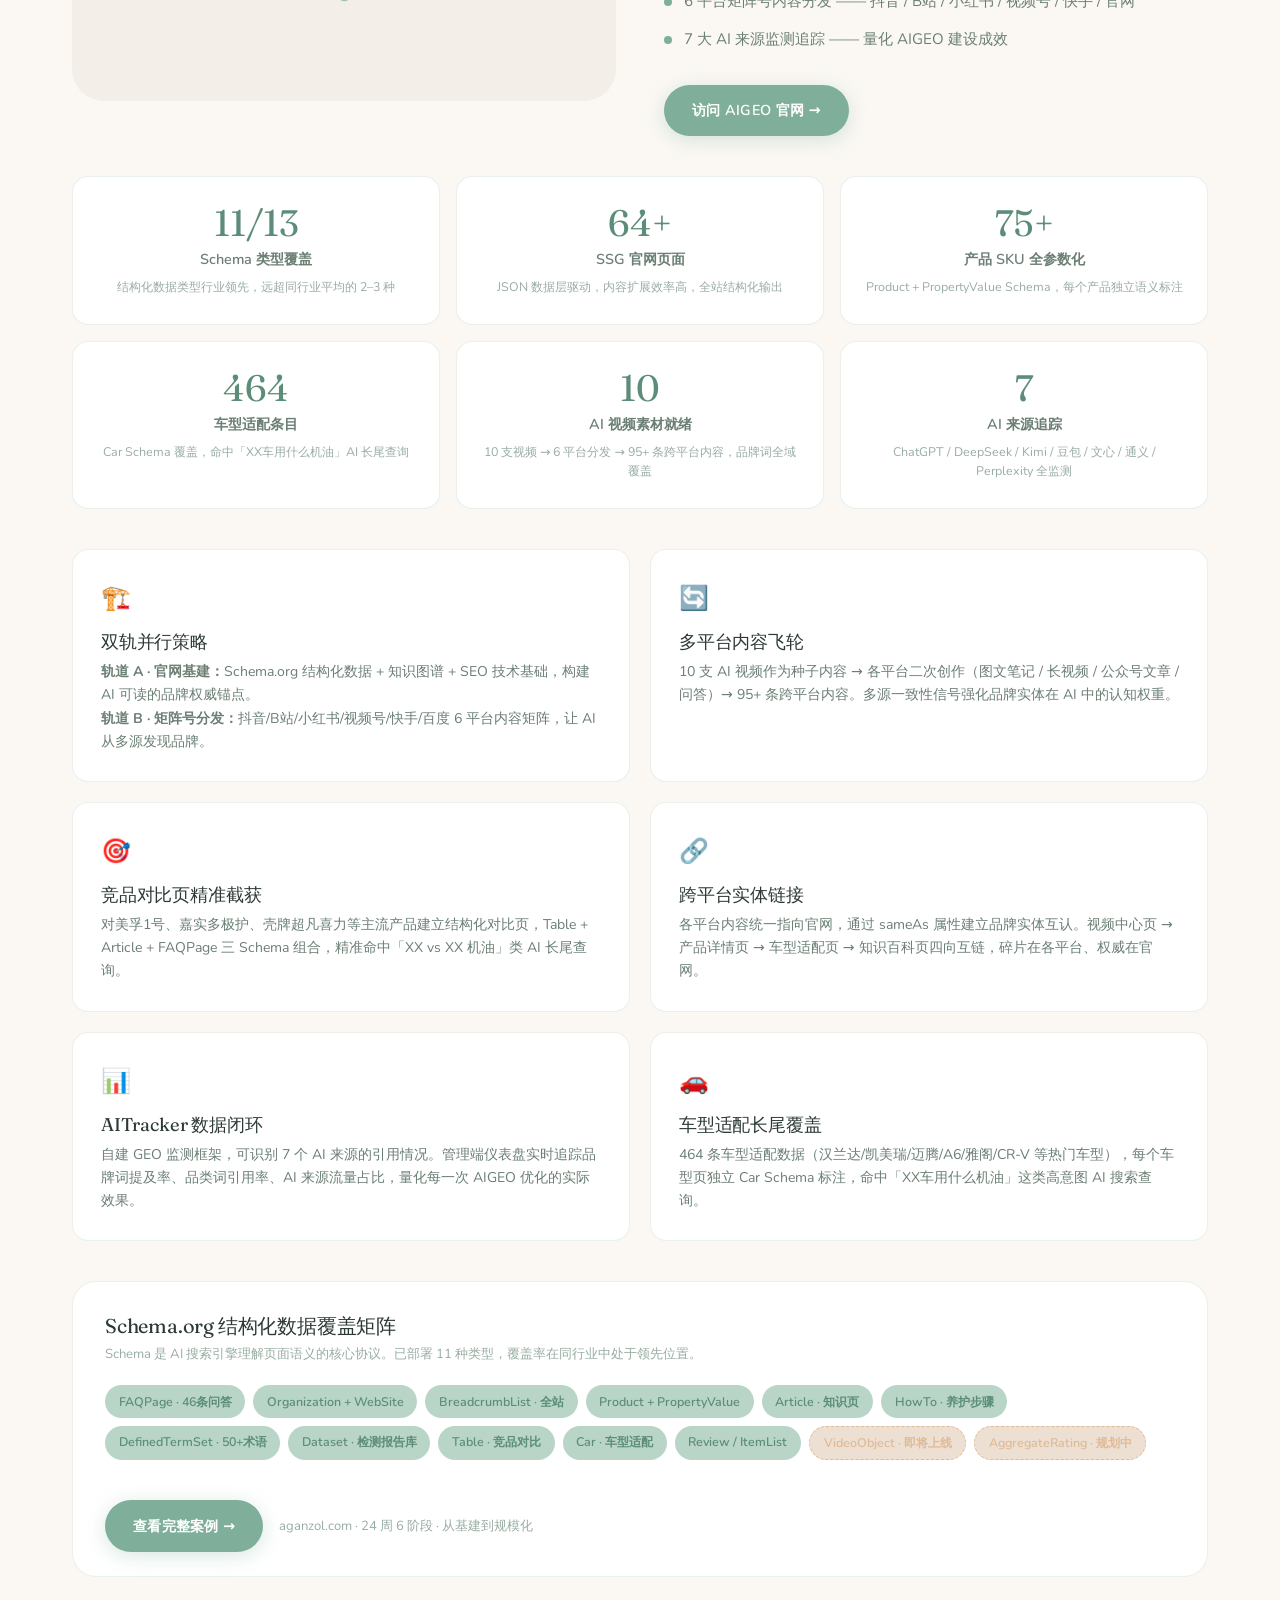
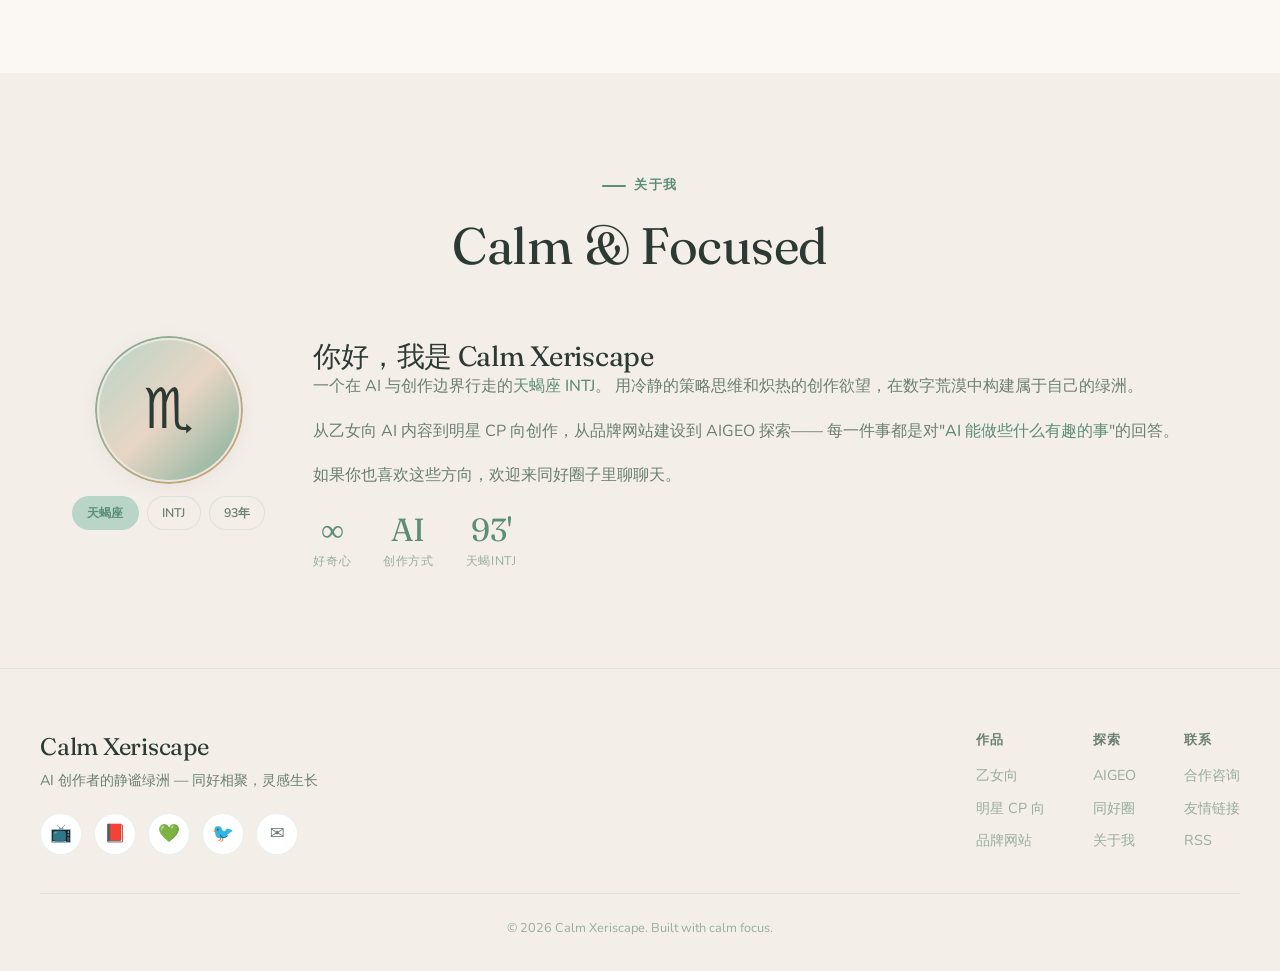
==== commit eadf1dd3: "update aigeo info" ====
--- a/index.html
+++ b/index.html
@@ -664,6 +664,152 @@
   flex-shrink: 0;
 }
 
+/* AIGEO — Expanded Stats, Features & Achievements */
+.aigeo-stats-row {
+  display: grid;
+  grid-template-columns: repeat(3, 1fr);
+  gap: 1rem;
+  margin-top: 2.5rem;
+}
+
+.aigeo-stat-card {
+  background: var(--surface);
+  border: 1px solid var(--border);
+  border-radius: var(--radius);
+  padding: 1.75rem 1.5rem;
+  text-align: center;
+  transition: all 0.35s cubic-bezier(0.22, 1, 0.36, 1);
+}
+
+.aigeo-stat-card:hover {
+  transform: translateY(-3px);
+  box-shadow: var(--shadow);
+  border-color: var(--border-strong);
+}
+
+.aigeo-stat-card .stat-number {
+  font-family: var(--font-display);
+  font-size: 2.3rem;
+  color: var(--primary-deep);
+  line-height: 1;
+  margin-bottom: 0.3rem;
+}
+
+.aigeo-stat-card .stat-label {
+  font-size: 0.9rem;
+  color: var(--text-secondary);
+  font-weight: 600;
+}
+
+.aigeo-stat-card .stat-desc {
+  font-size: 0.78rem;
+  color: var(--text-muted);
+  margin-top: 0.4rem;
+  line-height: 1.5;
+}
+
+.aigeo-feature-grid {
+  display: grid;
+  grid-template-columns: repeat(2, 1fr);
+  gap: 1.25rem;
+  margin-top: 2.5rem;
+}
+
+.aigeo-feature-card {
+  background: var(--surface);
+  border: 1px solid var(--border);
+  border-radius: var(--radius);
+  padding: 1.75rem;
+  transition: all 0.35s cubic-bezier(0.22, 1, 0.36, 1);
+}
+
+.aigeo-feature-card:hover {
+  transform: translateY(-2px);
+  box-shadow: var(--shadow);
+}
+
+.aigeo-feature-card .feature-icon {
+  font-size: 1.5rem;
+  margin-bottom: 0.75rem;
+}
+
+.aigeo-feature-card h4 {
+  font-family: var(--font-display);
+  font-size: 1.15rem;
+  margin-bottom: 0.5rem;
+}
+
+.aigeo-feature-card p {
+  font-size: 0.88rem;
+  color: var(--text-secondary);
+  line-height: 1.65;
+}
+
+.aigeo-schema-showcase {
+  margin-top: 2.5rem;
+  background: var(--surface);
+  border: 1px solid var(--border);
+  border-radius: var(--radius-lg);
+  padding: 2rem 2rem 1.5rem;
+}
+
+.aigeo-schema-showcase h3 {
+  font-family: var(--font-display);
+  font-size: 1.25rem;
+  margin-bottom: 0.35rem;
+}
+
+.aigeo-schema-showcase .schema-subtitle {
+  font-size: 0.82rem;
+  color: var(--text-muted);
+  margin-bottom: 1.25rem;
+}
+
+.schema-tags {
+  display: flex;
+  flex-wrap: wrap;
+  gap: 0.5rem;
+}
+
+.schema-tag {
+  padding: 0.35rem 0.85rem;
+  border-radius: var(--radius-full);
+  font-size: 0.78rem;
+  font-weight: 600;
+  background: var(--primary-soft);
+  color: var(--primary-deep);
+}
+
+.schema-tag.soon {
+  background: var(--accent-soft);
+  color: var(--accent-warm);
+  border: 1px dashed var(--accent-warm);
+  opacity: 0.75;
+}
+
+.aigeo-cta-row {
+  margin-top: 2.5rem;
+  display: flex;
+  gap: 1rem;
+  align-items: center;
+  flex-wrap: wrap;
+}
+
+.aigeo-cta-note {
+  font-size: 0.82rem;
+  color: var(--text-muted);
+}
+
+/* Responsive for AIGEO section */
+@media (max-width: 768px) {
+  .aigeo-stats-row { grid-template-columns: repeat(2, 1fr); }
+  .aigeo-feature-grid { grid-template-columns: 1fr; }
+}
+
+@media (max-width: 480px) {
+  .aigeo-stats-row { grid-template-columns: 1fr; }
+}
+
 /* ============================================
    About Section
    ============================================ */
@@ -1142,24 +1288,143 @@
   <div class="aigeo-layout">
     <div class="aigeo-visual fade-in">
       <svg viewBox="0 0 200 200">
-        <circle class="flow-circle" cx="100" cy="100" r="45"/>
-        <circle class="flow-circle" cx="100" cy="100" r="55"/>
-        <circle class="flow-circle" cx="100" cy="100" r="65"/>
-        <circle cx="100" cy="100" r="8" fill="var(--primary)"/>
+        <!-- Central hub -->
+        <circle cx="100" cy="100" r="12" fill="var(--primary)" opacity="0.9"/>
+        <circle class="flow-circle" cx="100" cy="100" r="30"/>
+        <circle class="flow-circle" cx="100" cy="100" r="50"/>
+        <circle class="flow-circle" cx="100" cy="100" r="70"/>
+        <!-- Orbiting platform nodes -->
+        <circle cx="100" cy="30" r="5" fill="var(--accent-warm)" opacity="0.8">
+          <animate attributeName="cy" values="30;28;30" dur="3s" repeatCount="indefinite"/>
+        </circle>
+        <circle cx="155" cy="55" r="4.5" fill="var(--primary)" opacity="0.7">
+          <animate attributeName="cy" values="55;53;55" dur="3.5s" repeatCount="indefinite"/>
+        </circle>
+        <circle cx="155" cy="145" r="5" fill="var(--accent-warm)" opacity="0.8">
+          <animate attributeName="cy" values="145;143;145" dur="4s" repeatCount="indefinite"/>
+        </circle>
+        <circle cx="100" cy="170" r="4" fill="var(--primary)" opacity="0.7">
+          <animate attributeName="cy" values="170;168;170" dur="3.2s" repeatCount="indefinite"/>
+        </circle>
+        <circle cx="45" cy="145" r="5" fill="var(--accent-warm)" opacity="0.8">
+          <animate attributeName="cy" values="145;143;145" dur="3.8s" repeatCount="indefinite"/>
+        </circle>
+        <circle cx="45" cy="55" r="4.5" fill="var(--primary)" opacity="0.7">
+          <animate attributeName="cy" values="55;53;55" dur="3.3s" repeatCount="indefinite"/>
+        </circle>
+        <!-- Connection lines -->
+        <line x1="100" y1="88" x2="100" y2="35" stroke="var(--border-strong)" stroke-width="0.8" opacity="0.5"/>
+        <line x1="112" y1="88" x2="150" y2="58" stroke="var(--border-strong)" stroke-width="0.8" opacity="0.5"/>
+        <line x1="112" y1="112" x2="150" y2="142" stroke="var(--border-strong)" stroke-width="0.8" opacity="0.5"/>
+        <line x1="100" y1="112" x2="100" y2="165" stroke="var(--border-strong)" stroke-width="0.8" opacity="0.5"/>
+        <line x1="88" y1="112" x2="50" y2="142" stroke="var(--border-strong)" stroke-width="0.8" opacity="0.5"/>
+        <line x1="88" y1="88" x2="50" y2="58" stroke="var(--border-strong)" stroke-width="0.8" opacity="0.5"/>
       </svg>
     </div>
 
     <div class="aigeo-content fade-in">
       <span class="section-label">AIGEO</span>
-      <h2>AI 驱动的地理探索与优化</h2>
-      <p>AIGEO 是 AI + GEO 的融合——利用人工智能技术进行地理空间内容生成、搜索引擎地理优化，以及基于位置的智能内容策略。官方网站已上线。</p>
+      <h2>AI 时代的品牌可见度建设</h2>
+      <p>AIGEO（AI Generated Engine Optimization）是面向 AI 搜索引擎的品牌可见度体系——通过<strong>官网结构化数据</strong>与<strong>多平台内容矩阵</strong>双轨并行，让品牌在 ChatGPT、DeepSeek、Kimi、豆包等 AI 引擎中被准确引用和推荐。</p>
       <ul class="aigeo-list">
-        <li>AI 视频内容 + 多平台分发策略</li>
-        <li>地理位置驱动的 SEO 优化</li>
-        <li>数据可视化与空间叙事</li>
-        <li>aganzol.com 已正式上线</li>
+        <li>官网 Schema.org 结构化数据 —— 让 AI 读懂品牌语义</li>
+        <li>6 平台矩阵号内容分发 —— 抖音 / B站 / 小红书 / 视频号 / 快手 / 官网</li>
+        <li>7 大 AI 来源监测追踪 —— 量化 AIGEO 建设成效</li>
       </ul>
-      <a href="https://aganzol.com/" target="_blank" rel="noopener" class="btn btn-primary" style="margin-top: 0.5rem;">访问 AIGEO →</a>
+      <a href="https://aganzol.com/" target="_blank" rel="noopener" class="btn btn-primary" style="margin-top: 0.5rem;">访问 AIGEO 官网 →</a>
+    </div>
+  </div>
+
+  <!-- Core Advantages — Stats Row -->
+  <div class="aigeo-stats-row">
+    <div class="aigeo-stat-card fade-in">
+      <div class="stat-number">11/13</div>
+      <div class="stat-label">Schema 类型覆盖</div>
+      <div class="stat-desc">结构化数据类型行业领先，远超同行业平均的 2–3 种</div>
+    </div>
+    <div class="aigeo-stat-card fade-in">
+      <div class="stat-number">64+</div>
+      <div class="stat-label">SSG 官网页面</div>
+      <div class="stat-desc">JSON 数据层驱动，内容扩展效率高，全站结构化输出</div>
+    </div>
+    <div class="aigeo-stat-card fade-in">
+      <div class="stat-number">75+</div>
+      <div class="stat-label">产品 SKU 全参数化</div>
+      <div class="stat-desc">Product + PropertyValue Schema，每个产品独立语义标注</div>
+    </div>
+    <div class="aigeo-stat-card fade-in">
+      <div class="stat-number">464</div>
+      <div class="stat-label">车型适配条目</div>
+      <div class="stat-desc">Car Schema 覆盖，命中「XX车用什么机油」AI 长尾查询</div>
+    </div>
+    <div class="aigeo-stat-card fade-in">
+      <div class="stat-number">10</div>
+      <div class="stat-label">AI 视频素材就绪</div>
+      <div class="stat-desc">10 支视频 → 6 平台分发 → 95+ 条跨平台内容，品牌词全域覆盖</div>
+    </div>
+    <div class="aigeo-stat-card fade-in">
+      <div class="stat-number">7</div>
+      <div class="stat-label">AI 来源追踪</div>
+      <div class="stat-desc">ChatGPT / DeepSeek / Kimi / 豆包 / 文心 / 通义 / Perplexity 全监测</div>
+    </div>
+  </div>
+
+  <!-- Distinctive Features -->
+  <div class="aigeo-feature-grid">
+    <div class="aigeo-feature-card fade-in">
+      <div class="feature-icon">🏗️</div>
+      <h4>双轨并行策略</h4>
+      <p><strong>轨道 A · 官网基建：</strong>Schema.org 结构化数据 + 知识图谱 + SEO 技术基础，构建 AI 可读的品牌权威锚点。<br><strong>轨道 B · 矩阵号分发：</strong>抖音/B站/小红书/视频号/快手/百度 6 平台内容矩阵，让 AI 从多源发现品牌。</p>
+    </div>
+    <div class="aigeo-feature-card fade-in">
+      <div class="feature-icon">🔄</div>
+      <h4>多平台内容飞轮</h4>
+      <p>10 支 AI 视频作为种子内容 → 各平台二次创作（图文笔记 / 长视频 / 公众号文章 / 问答）→ 95+ 条跨平台内容。多源一致性信号强化品牌实体在 AI 中的认知权重。</p>
+    </div>
+    <div class="aigeo-feature-card fade-in">
+      <div class="feature-icon">🎯</div>
+      <h4>竞品对比页精准截获</h4>
+      <p>对美孚1号、嘉实多极护、壳牌超凡喜力等主流产品建立结构化对比页，Table + Article + FAQPage 三 Schema 组合，精准命中「XX vs XX 机油」类 AI 长尾查询。</p>
+    </div>
+    <div class="aigeo-feature-card fade-in">
+      <div class="feature-icon">🔗</div>
+      <h4>跨平台实体链接</h4>
+      <p>各平台内容统一指向官网，通过 sameAs 属性建立品牌实体互认。视频中心页 → 产品详情页 → 车型适配页 → 知识百科页四向互链，碎片在各平台、权威在官网。</p>
+    </div>
+    <div class="aigeo-feature-card fade-in">
+      <div class="feature-icon">📊</div>
+      <h4>AITracker 数据闭环</h4>
+      <p>自建 GEO 监测框架，可识别 7 个 AI 来源的引用情况。管理端仪表盘实时追踪品牌词提及率、品类词引用率、AI 来源流量占比，量化每一次 AIGEO 优化的实际效果。</p>
+    </div>
+    <div class="aigeo-feature-card fade-in">
+      <div class="feature-icon">🚗</div>
+      <h4>车型适配长尾覆盖</h4>
+      <p>464 条车型适配数据（汉兰达/凯美瑞/迈腾/A6/雅阁/CR-V 等热门车型），每个车型页独立 Car Schema 标注，命中「XX车用什么机油」这类高意图 AI 搜索查询。</p>
+    </div>
+  </div>
+
+  <!-- Schema Achievement Showcase -->
+  <div class="aigeo-schema-showcase fade-in">
+    <h3>Schema.org 结构化数据覆盖矩阵</h3>
+    <p class="schema-subtitle">Schema 是 AI 搜索引擎理解页面语义的核心协议。已部署 11 种类型，覆盖率在同行业中处于领先位置。</p>
+    <div class="schema-tags">
+      <span class="schema-tag">FAQPage · 46条问答</span>
+      <span class="schema-tag">Organization + WebSite</span>
+      <span class="schema-tag">BreadcrumbList · 全站</span>
+      <span class="schema-tag">Product + PropertyValue</span>
+      <span class="schema-tag">Article · 知识页</span>
+      <span class="schema-tag">HowTo · 养护步骤</span>
+      <span class="schema-tag">DefinedTermSet · 50+术语</span>
+      <span class="schema-tag">Dataset · 检测报告库</span>
+      <span class="schema-tag">Table · 竞品对比</span>
+      <span class="schema-tag">Car · 车型适配</span>
+      <span class="schema-tag">Review / ItemList</span>
+      <span class="schema-tag soon">VideoObject · 即将上线</span>
+      <span class="schema-tag soon">AggregateRating · 规划中</span>
+    </div>
+    <div class="aigeo-cta-row">
+      <a href="https://aganzol.com/" target="_blank" rel="noopener" class="btn btn-primary">查看完整案例 →</a>
+      <span class="aigeo-cta-note">aganzol.com · 24 周 6 阶段 · 从基建到规模化</span>
     </div>
   </div>
 </section>
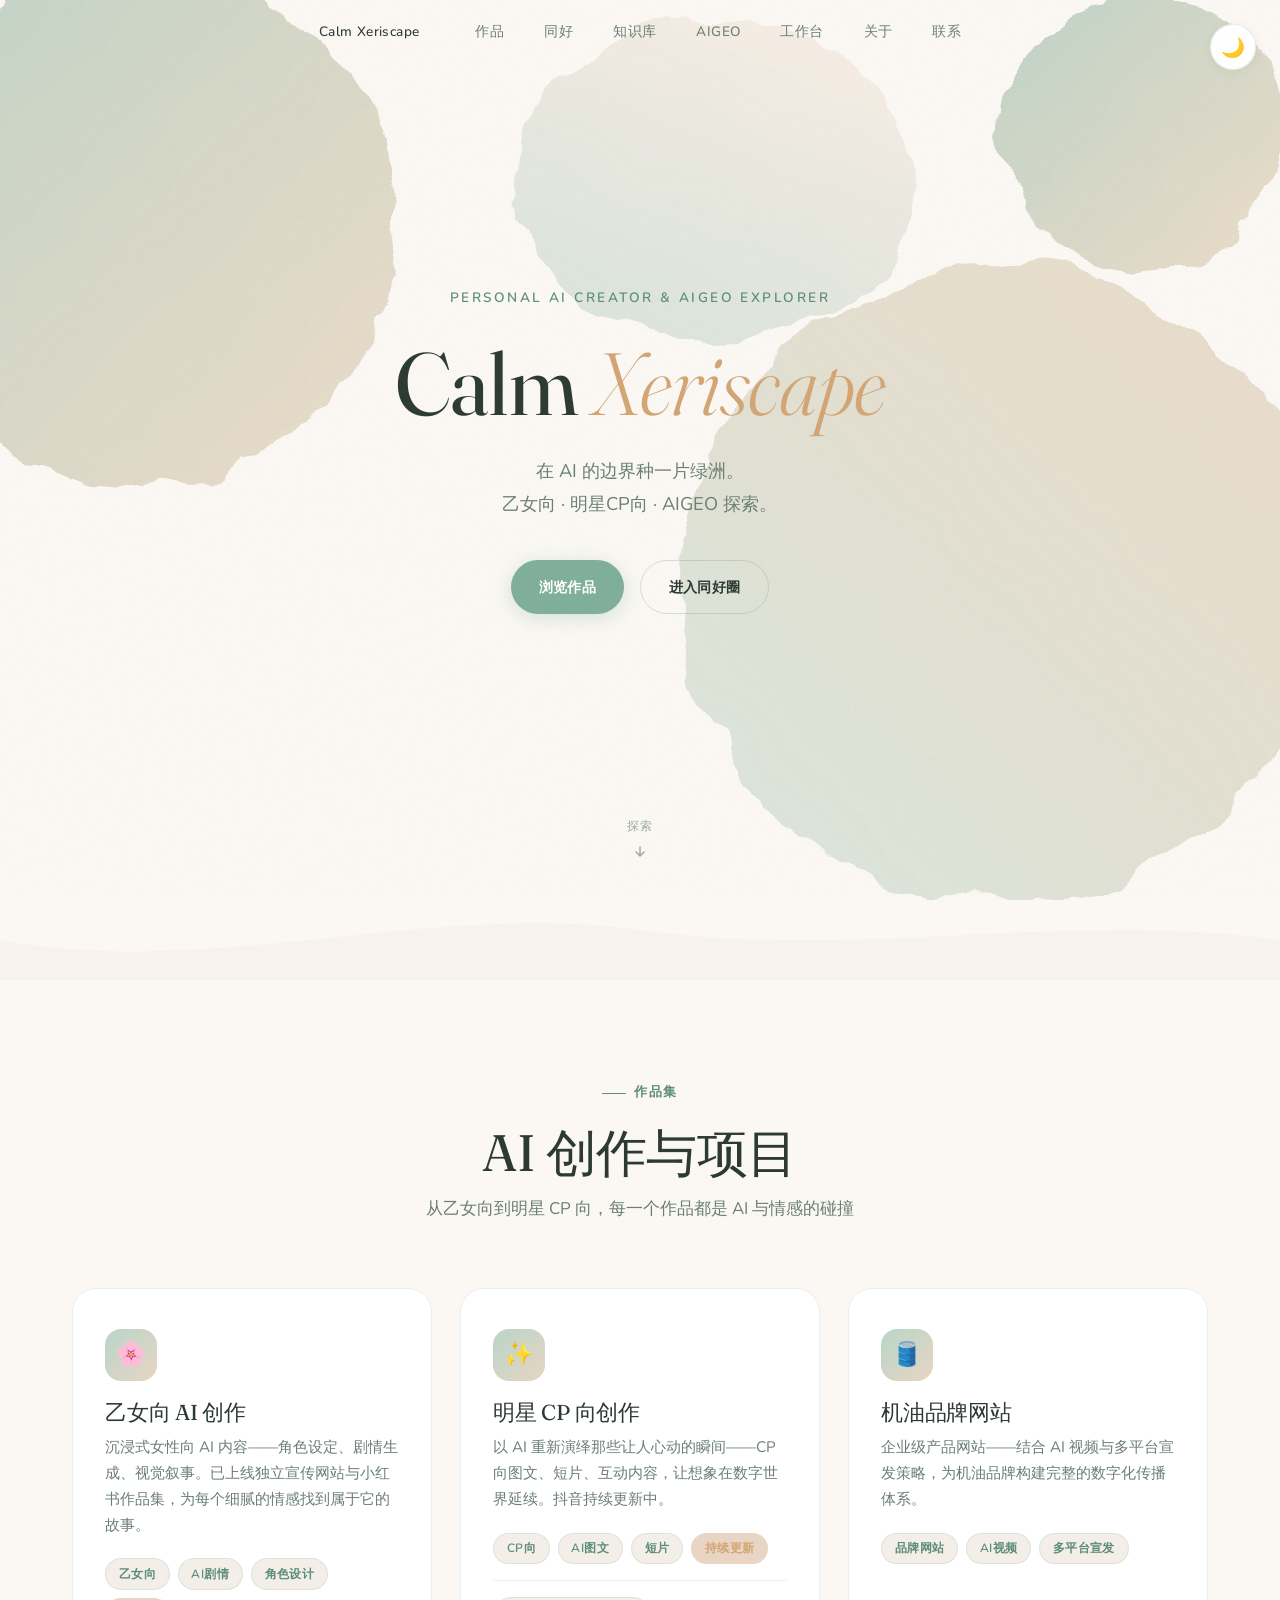
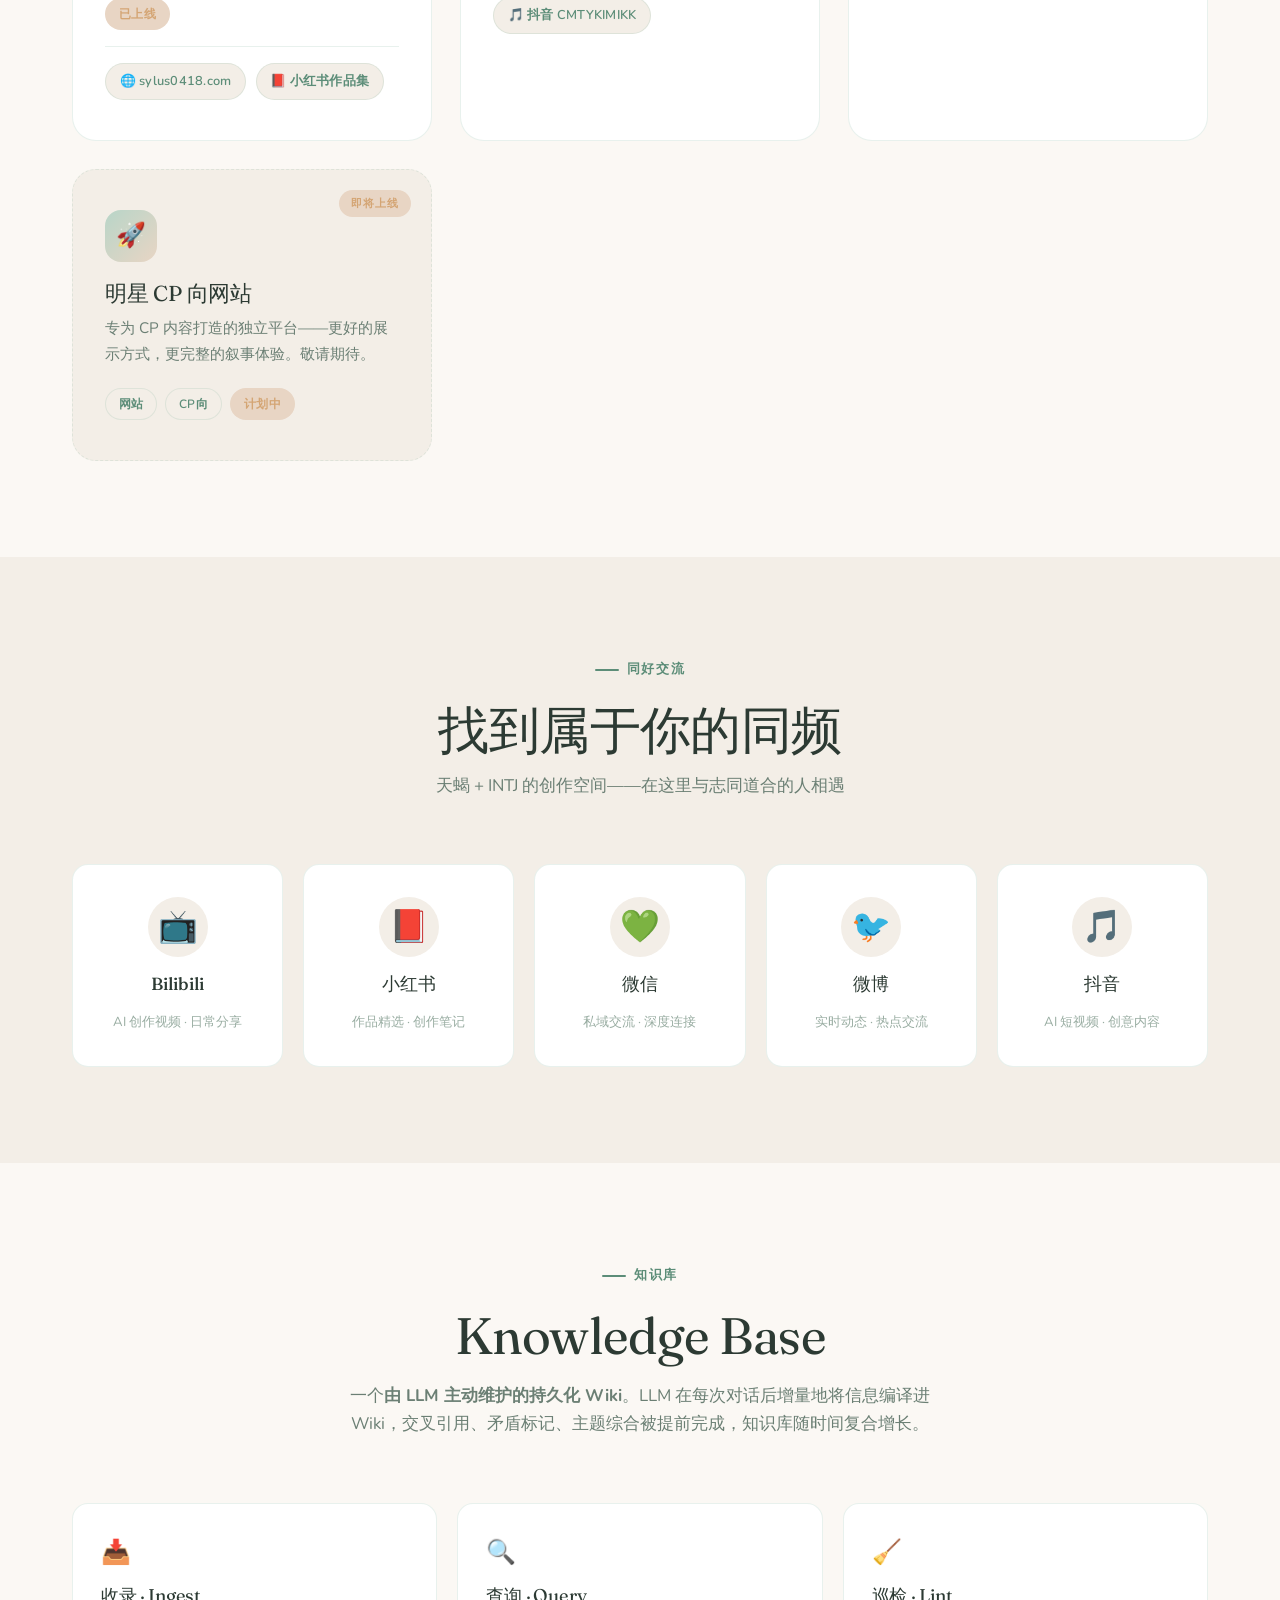
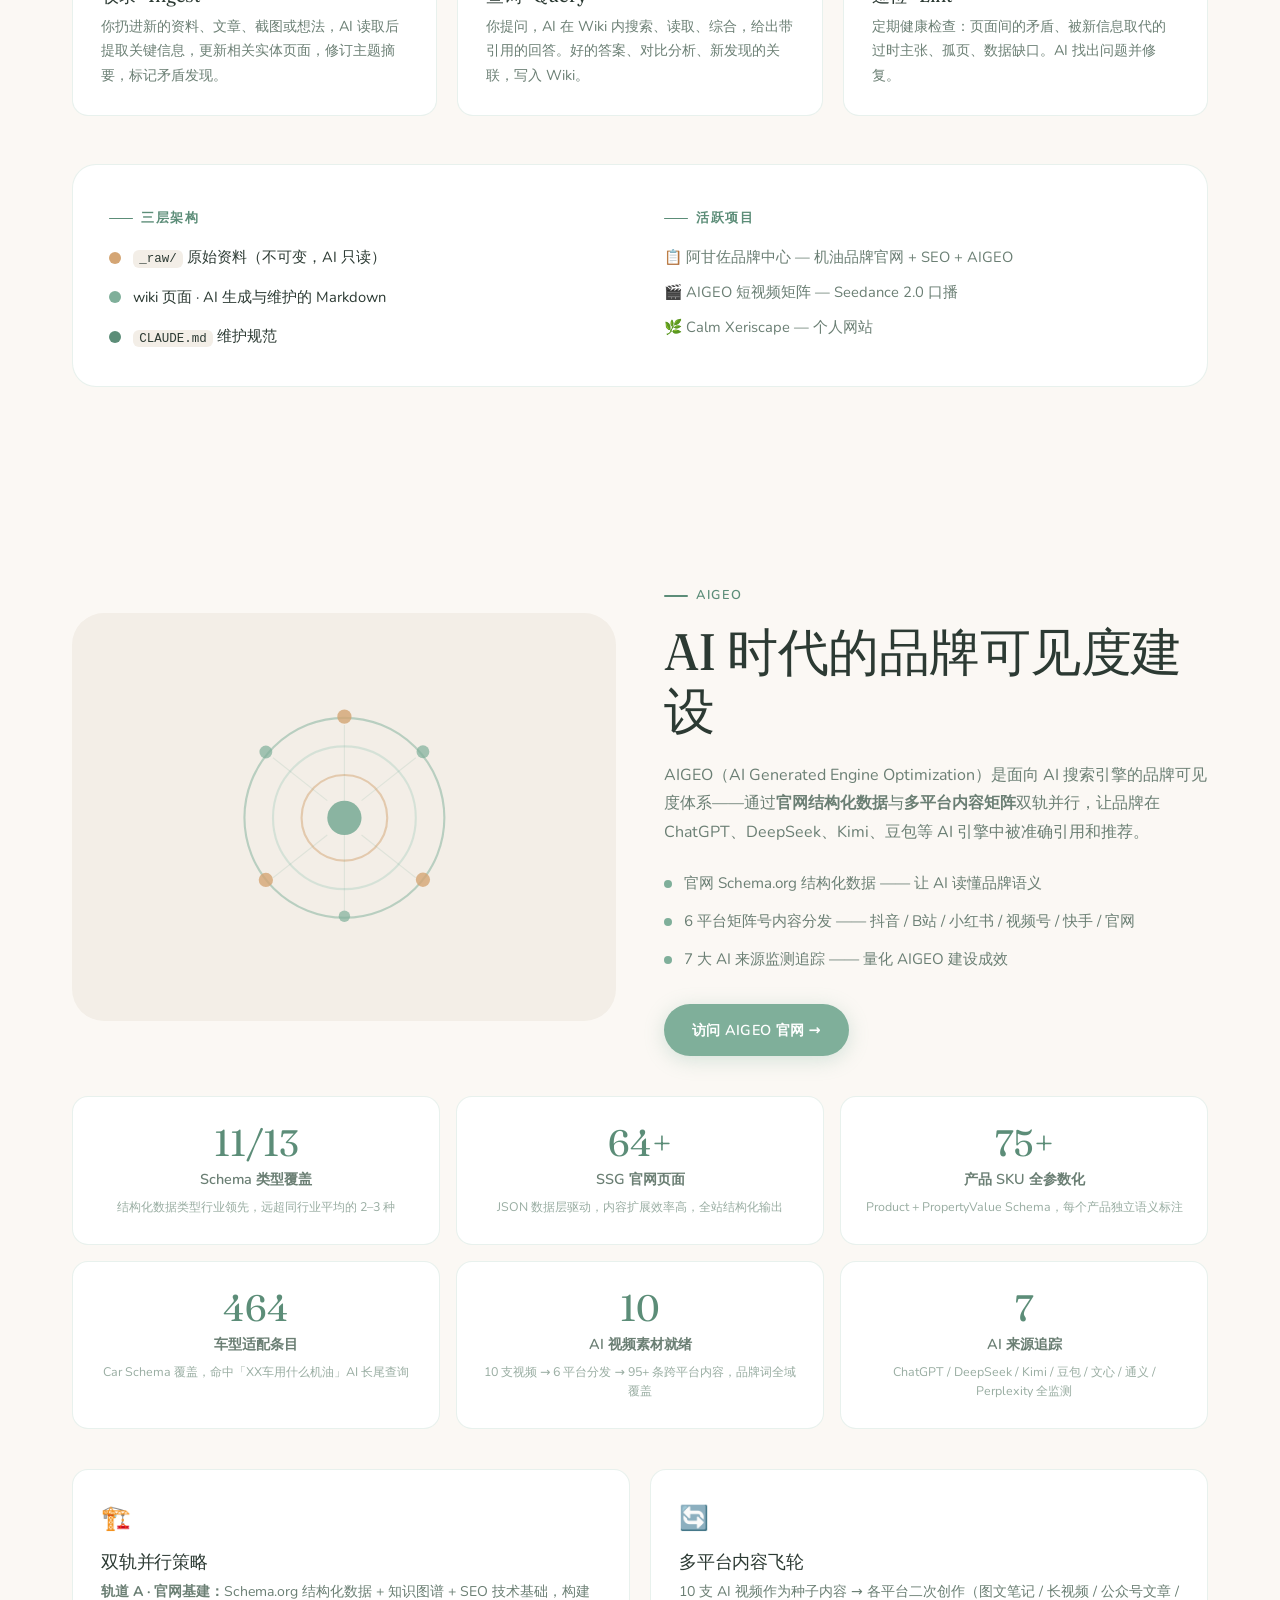
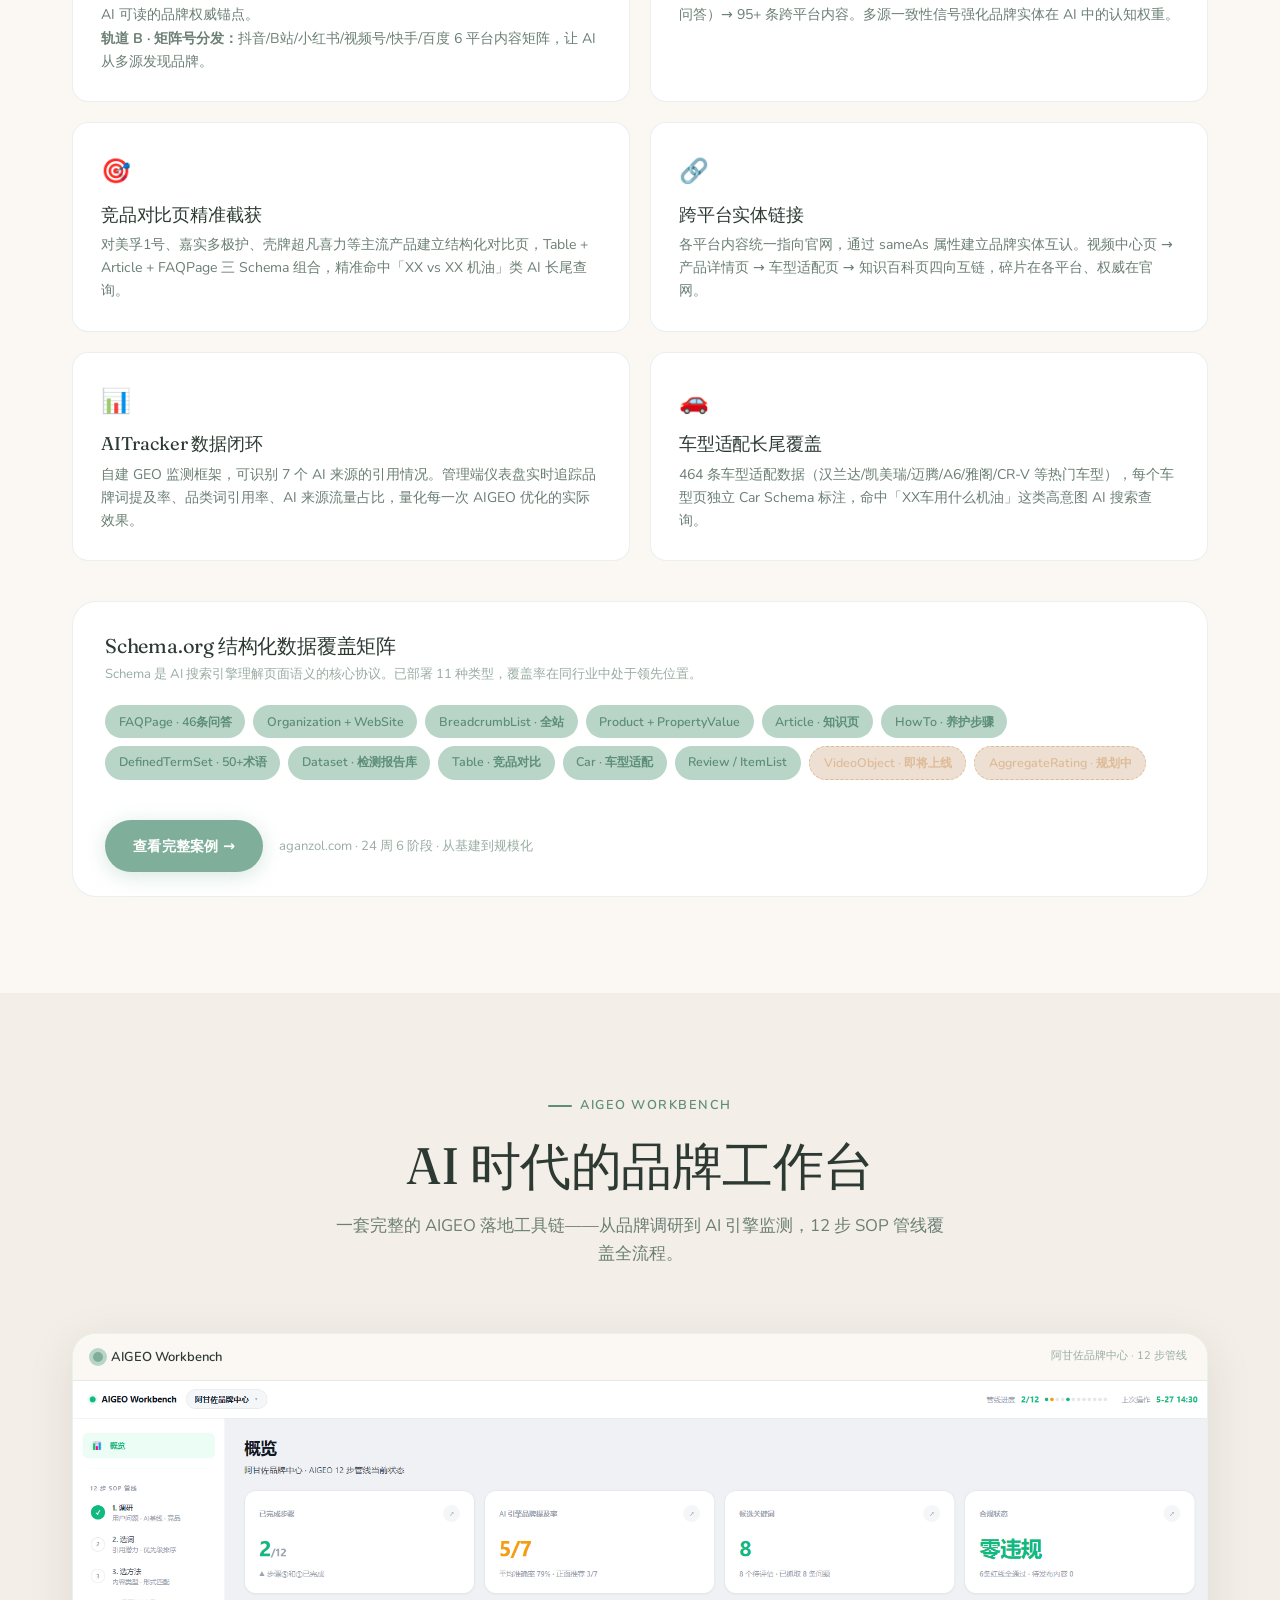
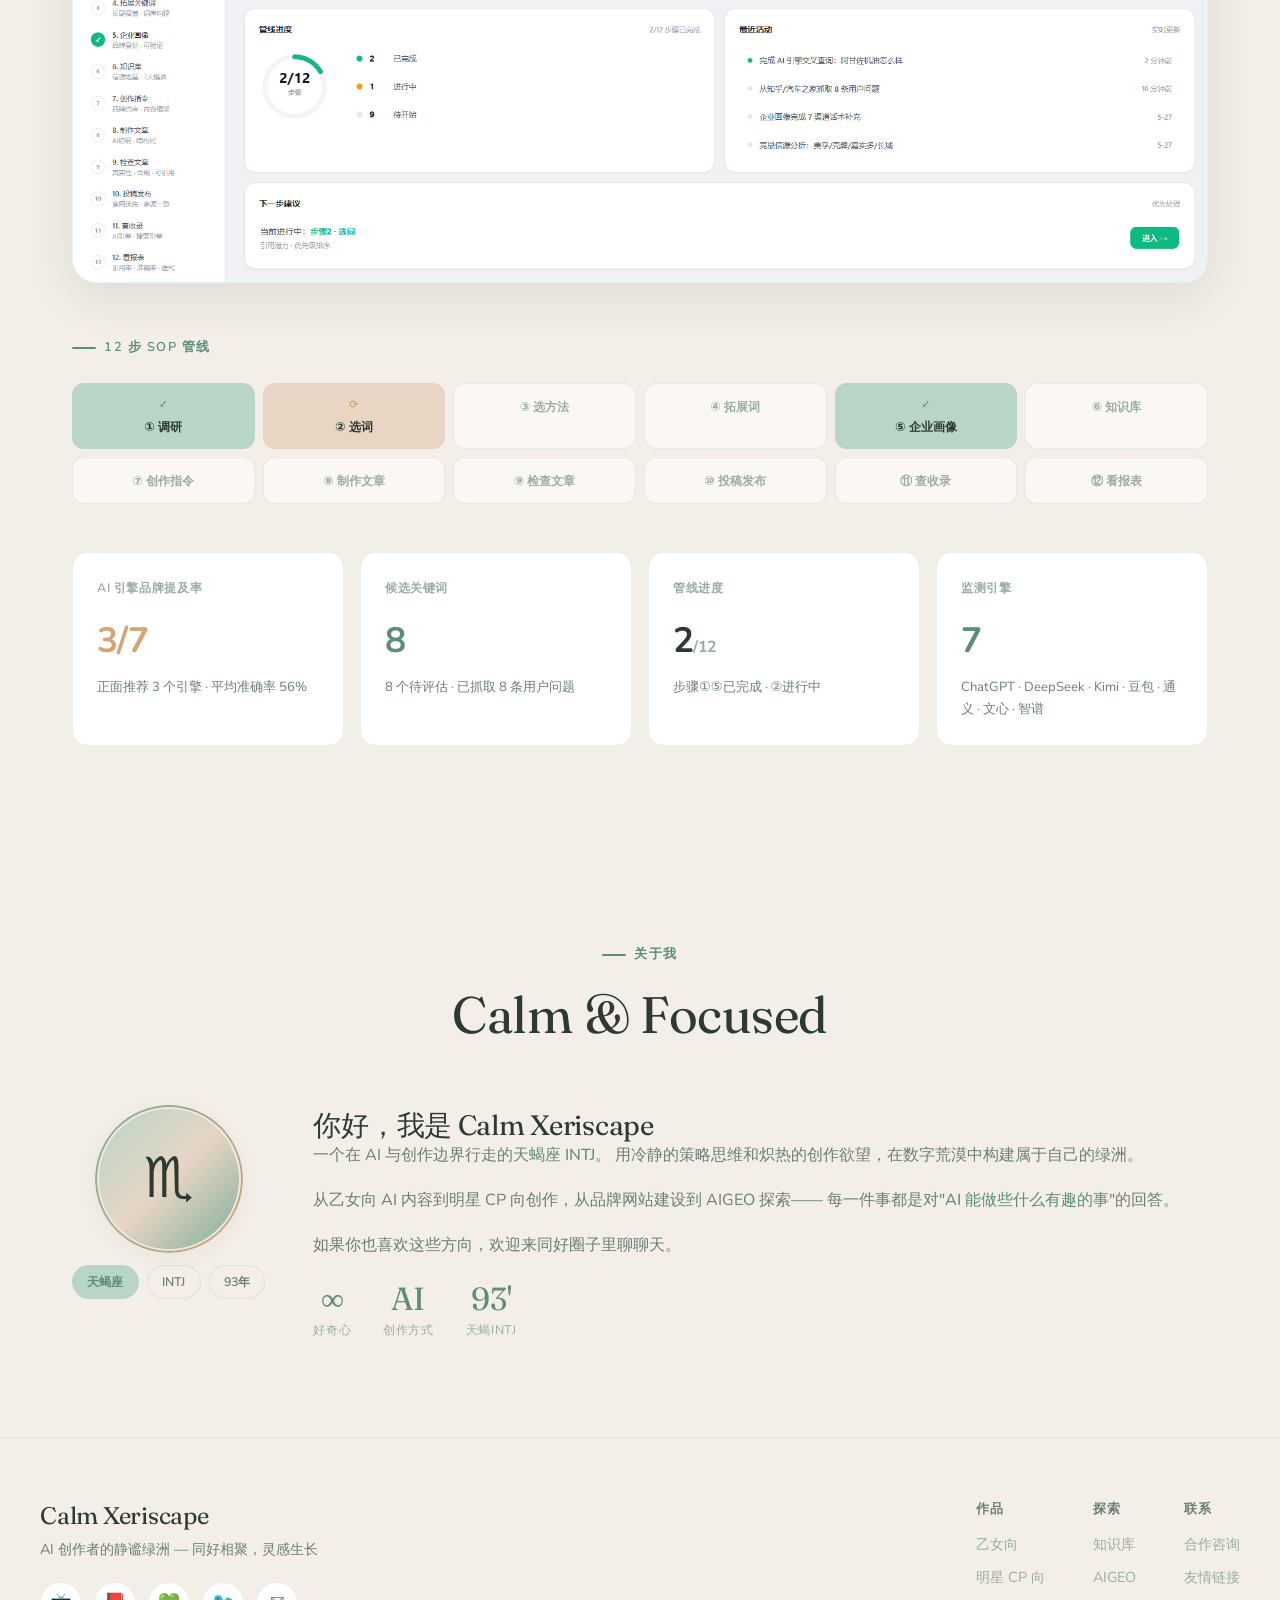
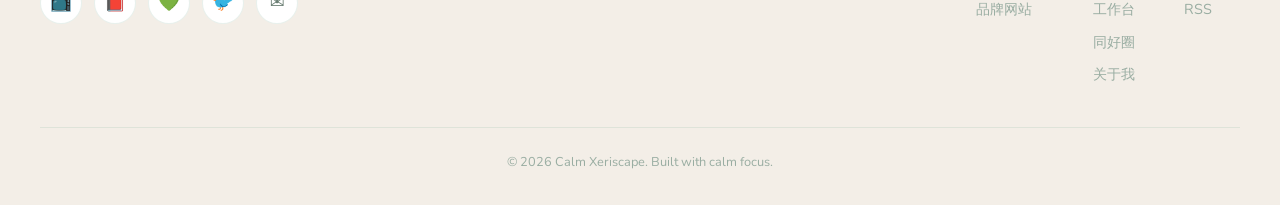
==== commit 2ba9f345: "update" ====
--- a/index.html
+++ b/index.html
@@ -1108,7 +1108,9 @@
   <a href="#hero" class="nav-brand">Calm Xeriscape</a>
   <a href="#works">作品</a>
   <a href="#community">同好</a>
+  <a href="#kb">知识库</a>
   <a href="#aigeo">AIGEO</a>
+  <a href="#workbench">工作台</a>
   <a href="#about">关于</a>
   <a href="#contact">联系</a>
 </nav>
@@ -1277,6 +1279,73 @@
         <span class="platform-name">抖音</span>
         <span class="platform-desc">AI 短视频 · 创意内容</span>
       </a>
+    </div>
+  </div>
+</section>
+
+<!-- ============================================ -->
+<!-- Knowledge Base -->
+<!-- ============================================ -->
+<section class="section" id="kb" style="max-width: 1200px;">
+  <div class="section-header fade-in">
+    <span class="section-label">知识库</span>
+    <h2>Knowledge Base</h2>
+    <p style="font-size: 1.05rem; color: var(--text-secondary); max-width: 620px; margin-top: 1rem;">
+      一个<strong>由 LLM 主动维护的持久化 Wiki</strong>。LLM 在每次对话后增量地将信息编译进 Wiki，交叉引用、矛盾标记、主题综合被提前完成，知识库随时间复合增长。
+    </p>
+  </div>
+
+  <!-- Architecture -->
+  <div class="kb-arch fade-in" style="display: grid; grid-template-columns: repeat(auto-fit, minmax(280px, 1fr)); gap: 1.25rem; margin-top: 3rem;">
+    <div class="kb-card" style="background: var(--surface); border: 1px solid var(--border); border-radius: var(--radius); padding: 1.75rem; transition: all 0.3s ease;">
+      <div style="font-size: 1.5rem; margin-bottom: 0.75rem;">📥</div>
+      <h4 style="font-family: var(--font-display); font-size: 1.15rem; margin-bottom: 0.5rem;">收录 · Ingest</h4>
+      <p style="font-size: 0.9rem; color: var(--text-secondary); line-height: 1.7;">
+        你扔进新的资料、文章、截图或想法，AI 读取后提取关键信息，更新相关实体页面，修订主题摘要，标记矛盾发现。
+      </p>
+    </div>
+    <div class="kb-card" style="background: var(--surface); border: 1px solid var(--border); border-radius: var(--radius); padding: 1.75rem; transition: all 0.3s ease;">
+      <div style="font-size: 1.5rem; margin-bottom: 0.75rem;">🔍</div>
+      <h4 style="font-family: var(--font-display); font-size: 1.15rem; margin-bottom: 0.5rem;">查询 · Query</h4>
+      <p style="font-size: 0.9rem; color: var(--text-secondary); line-height: 1.7;">
+        你提问，AI 在 Wiki 内搜索、读取、综合，给出带引用的回答。好的答案、对比分析、新发现的关联，写入 Wiki。
+      </p>
+    </div>
+    <div class="kb-card" style="background: var(--surface); border: 1px solid var(--border); border-radius: var(--radius); padding: 1.75rem; transition: all 0.3s ease;">
+      <div style="font-size: 1.5rem; margin-bottom: 0.75rem;">🧹</div>
+      <h4 style="font-family: var(--font-display); font-size: 1.15rem; margin-bottom: 0.5rem;">巡检 · Lint</h4>
+      <p style="font-size: 0.9rem; color: var(--text-secondary); line-height: 1.7;">
+        定期健康检查：页面间的矛盾、被新信息取代的过时主张、孤页、数据缺口。AI 找出问题并修复。
+      </p>
+    </div>
+  </div>
+
+  <!-- Structure -->
+  <div class="fade-in" style="margin-top: 3rem; background: var(--surface); border: 1px solid var(--border); border-radius: var(--radius-lg); padding: 2.25rem; display: flex; flex-wrap: wrap; gap: 3rem; align-items: flex-start;">
+    <div style="flex: 1; min-width: 240px;">
+      <div class="section-label" style="margin-bottom: 1rem;">三层架构</div>
+      <div style="display: flex; flex-direction: column; gap: 0.9rem;">
+        <div style="display: flex; align-items: center; gap: 0.75rem;">
+          <span style="display: inline-block; width: 12px; height: 12px; border-radius: 50%; background: var(--accent-warm); flex-shrink: 0;"></span>
+          <span style="font-size: 0.92rem;"><code style="background: var(--bg-alt); padding: 0.15em 0.5em; border-radius: 6px; font-size: 0.85em;">_raw/</code> 原始资料（不可变，AI 只读）</span>
+        </div>
+        <div style="display: flex; align-items: center; gap: 0.75rem;">
+          <span style="display: inline-block; width: 12px; height: 12px; border-radius: 50%; background: var(--primary); flex-shrink: 0;"></span>
+          <span style="font-size: 0.92rem;">wiki 页面 · AI 生成与维护的 Markdown</span>
+        </div>
+        <div style="display: flex; align-items: center; gap: 0.75rem;">
+          <span style="display: inline-block; width: 12px; height: 12px; border-radius: 50%; background: var(--primary-deep); flex-shrink: 0;"></span>
+          <span style="font-size: 0.92rem;"><code style="background: var(--bg-alt); padding: 0.15em 0.5em; border-radius: 6px; font-size: 0.85em;">CLAUDE.md</code> 维护规范</span>
+        </div>
+      </div>
+    </div>
+    <div style="flex: 1; min-width: 240px;">
+      <div class="section-label" style="margin-bottom: 1rem;">活跃项目</div>
+      <ul style="list-style: none; display: flex; flex-direction: column; gap: 0.6rem;">
+        <li style="font-size: 0.92rem; color: var(--text-secondary);">📋 阿甘佐品牌中心 — 机油品牌官网 + SEO + AIGEO</li>
+        <li style="font-size: 0.92rem; color: var(--text-secondary);">🎬 AIGEO 短视频矩阵 — Seedance 2.0 口播</li>
+        <li style="font-size: 0.92rem; color: var(--text-secondary);">🌿 Calm Xeriscape — 个人网站</li>
+      </ul>
     </div>
   </div>
 </section>
@@ -1430,6 +1499,85 @@
 </section>
 
 <!-- ============================================ -->
+<!-- AIGEO Workbench -->
+<!-- ============================================ -->
+<section class="section" id="workbench" style="background: var(--bg-alt); max-width: none; padding-left: 0; padding-right: 0; transition: background var(--transition-theme);">
+  <div style="max-width: 1200px; margin: 0 auto; padding: 0 2rem;">
+    <div class="section-header fade-in">
+      <span class="section-label">AIGEO Workbench</span>
+      <h2>AI 时代的品牌工作台</h2>
+      <p style="font-size: 1.05rem; color: var(--text-secondary); max-width: 620px; margin-top: 1rem;">
+        一套完整的 AIGEO 落地工具链——从品牌调研到 AI 引擎监测，12 步 SOP 管线覆盖全流程。
+      </p>
+    </div>
+
+    <!-- Preview Screenshot -->
+    <div class="fade-in" style="margin-top: 2.5rem;">
+      <div style="background: var(--surface); border: 1px solid var(--border); border-radius: var(--radius-lg); overflow: hidden; box-shadow: var(--shadow-lg);">
+        <div style="display: flex; align-items: center; gap: 8px; padding: 12px 20px; background: var(--bg); border-bottom: 1px solid var(--border);">
+          <span style="width: 10px; height: 10px; border-radius: 50%; background: var(--primary); box-shadow: 0 0 0 4px var(--primary-soft);"></span>
+          <span style="font-size: 13px; font-weight: 600;">AIGEO Workbench</span>
+          <span style="font-size: 11px; color: var(--text-muted); margin-left: auto;">阿甘佐品牌中心 · 12 步管线</span>
+        </div>
+        <img src="workbench-preview.png" alt="AIGEO Workbench 界面预览" style="width: 100%; height: auto; display: block;">
+      </div>
+    </div>
+
+    <!-- 12-Step Pipeline -->
+    <div class="fade-in" style="margin-top: 3rem;">
+      <div class="section-label" style="margin-bottom: 1.5rem;">12 步 SOP 管线</div>
+      <div style="display: grid; grid-template-columns: repeat(6, 1fr); gap: 8px; font-size: 0.8rem;">
+        <div style="padding: 12px 10px; background: var(--primary-soft); border-radius: var(--radius-sm); text-align: center; font-weight: 600; font-size: 0.78rem;">
+          <div style="font-size: 0.7rem; color: var(--primary-deep); margin-bottom: 2px;">✓</div>
+          ① 调研
+        </div>
+        <div style="padding: 12px 10px; background: var(--accent-soft); border-radius: var(--radius-sm); text-align: center; font-weight: 600; font-size: 0.78rem;">
+          <div style="font-size: 0.7rem; color: var(--accent-warm); margin-bottom: 2px;">⟳</div>
+          ② 选词
+        </div>
+        <div style="padding: 12px 10px; background: var(--bg); border: 1px solid var(--border); border-radius: var(--radius-sm); text-align: center; font-weight: 600; font-size: 0.78rem; color: var(--text-muted);">③ 选方法</div>
+        <div style="padding: 12px 10px; background: var(--bg); border: 1px solid var(--border); border-radius: var(--radius-sm); text-align: center; font-weight: 600; font-size: 0.78rem; color: var(--text-muted);">④ 拓展词</div>
+        <div style="padding: 12px 10px; background: var(--primary-soft); border-radius: var(--radius-sm); text-align: center; font-weight: 600; font-size: 0.78rem;">
+          <div style="font-size: 0.7rem; color: var(--primary-deep); margin-bottom: 2px;">✓</div>
+          ⑤ 企业画像
+        </div>
+        <div style="padding: 12px 10px; background: var(--bg); border: 1px solid var(--border); border-radius: var(--radius-sm); text-align: center; font-weight: 600; font-size: 0.78rem; color: var(--text-muted);">⑥ 知识库</div>
+        <div style="padding: 12px 10px; background: var(--bg); border: 1px solid var(--border); border-radius: var(--radius-sm); text-align: center; font-weight: 600; font-size: 0.78rem; color: var(--text-muted);">⑦ 创作指令</div>
+        <div style="padding: 12px 10px; background: var(--bg); border: 1px solid var(--border); border-radius: var(--radius-sm); text-align: center; font-weight: 600; font-size: 0.78rem; color: var(--text-muted);">⑧ 制作文章</div>
+        <div style="padding: 12px 10px; background: var(--bg); border: 1px solid var(--border); border-radius: var(--radius-sm); text-align: center; font-weight: 600; font-size: 0.78rem; color: var(--text-muted);">⑨ 检查文章</div>
+        <div style="padding: 12px 10px; background: var(--bg); border: 1px solid var(--border); border-radius: var(--radius-sm); text-align: center; font-weight: 600; font-size: 0.78rem; color: var(--text-muted);">⑩ 投稿发布</div>
+        <div style="padding: 12px 10px; background: var(--bg); border: 1px solid var(--border); border-radius: var(--radius-sm); text-align: center; font-weight: 600; font-size: 0.78rem; color: var(--text-muted);">⑪ 查收录</div>
+        <div style="padding: 12px 10px; background: var(--bg); border: 1px solid var(--border); border-radius: var(--radius-sm); text-align: center; font-weight: 600; font-size: 0.78rem; color: var(--text-muted);">⑫ 看报表</div>
+      </div>
+    </div>
+
+    <!-- Key Metrics Cards -->
+    <div class="fade-in" style="margin-top: 3rem; display: grid; grid-template-columns: repeat(auto-fit, minmax(220px, 1fr)); gap: 1rem;">
+      <div style="background: var(--surface); border: 1px solid var(--border); border-radius: var(--radius); padding: 1.5rem;">
+        <div style="font-size: 0.78rem; font-weight: 600; color: var(--text-muted); letter-spacing: 0.05em; margin-bottom: 0.75rem;">AI 引擎品牌提及率</div>
+        <div style="font-size: 2.2rem; font-weight: 700; letter-spacing: -0.02em; color: var(--accent-warm);">3/7</div>
+        <div style="font-size: 0.82rem; color: var(--text-secondary); margin-top: 0.35rem;">正面推荐 3 个引擎 · 平均准确率 56%</div>
+      </div>
+      <div style="background: var(--surface); border: 1px solid var(--border); border-radius: var(--radius); padding: 1.5rem;">
+        <div style="font-size: 0.78rem; font-weight: 600; color: var(--text-muted); letter-spacing: 0.05em; margin-bottom: 0.75rem;">候选关键词</div>
+        <div style="font-size: 2.2rem; font-weight: 700; letter-spacing: -0.02em; color: var(--primary-deep);">8</div>
+        <div style="font-size: 0.82rem; color: var(--text-secondary); margin-top: 0.35rem;">8 个待评估 · 已抓取 8 条用户问题</div>
+      </div>
+      <div style="background: var(--surface); border: 1px solid var(--border); border-radius: var(--radius); padding: 1.5rem;">
+        <div style="font-size: 0.78rem; font-weight: 600; color: var(--text-muted); letter-spacing: 0.05em; margin-bottom: 0.75rem;">管线进度</div>
+        <div style="font-size: 2.2rem; font-weight: 700; letter-spacing: -0.02em;">2<span style="font-size: 1rem; color: var(--text-muted);">/12</span></div>
+        <div style="font-size: 0.82rem; color: var(--text-secondary); margin-top: 0.35rem;">步骤①⑤已完成 · ②进行中</div>
+      </div>
+      <div style="background: var(--surface); border: 1px solid var(--border); border-radius: var(--radius); padding: 1.5rem;">
+        <div style="font-size: 0.78rem; font-weight: 600; color: var(--text-muted); letter-spacing: 0.05em; margin-bottom: 0.75rem;">监测引擎</div>
+        <div style="font-size: 2.2rem; font-weight: 700; letter-spacing: -0.02em; color: var(--primary-deep);">7</div>
+        <div style="font-size: 0.82rem; color: var(--text-secondary); margin-top: 0.35rem;">ChatGPT · DeepSeek · Kimi · 豆包 · 通义 · 文心 · 智谱</div>
+      </div>
+    </div>
+  </div>
+</section>
+
+<!-- ============================================ -->
 <!-- About -->
 <!-- ============================================ -->
 <section class="section" id="about" style="background: var(--bg-alt); max-width: none; padding-left: 0; padding-right: 0; transition: background var(--transition-theme);">
@@ -1508,7 +1656,9 @@
       </div>
       <div class="footer-col">
         <h4>探索</h4>
+        <a href="#kb">知识库</a>
         <a href="#aigeo">AIGEO</a>
+        <a href="#workbench">工作台</a>
         <a href="#community">同好圈</a>
         <a href="#about">关于我</a>
       </div>
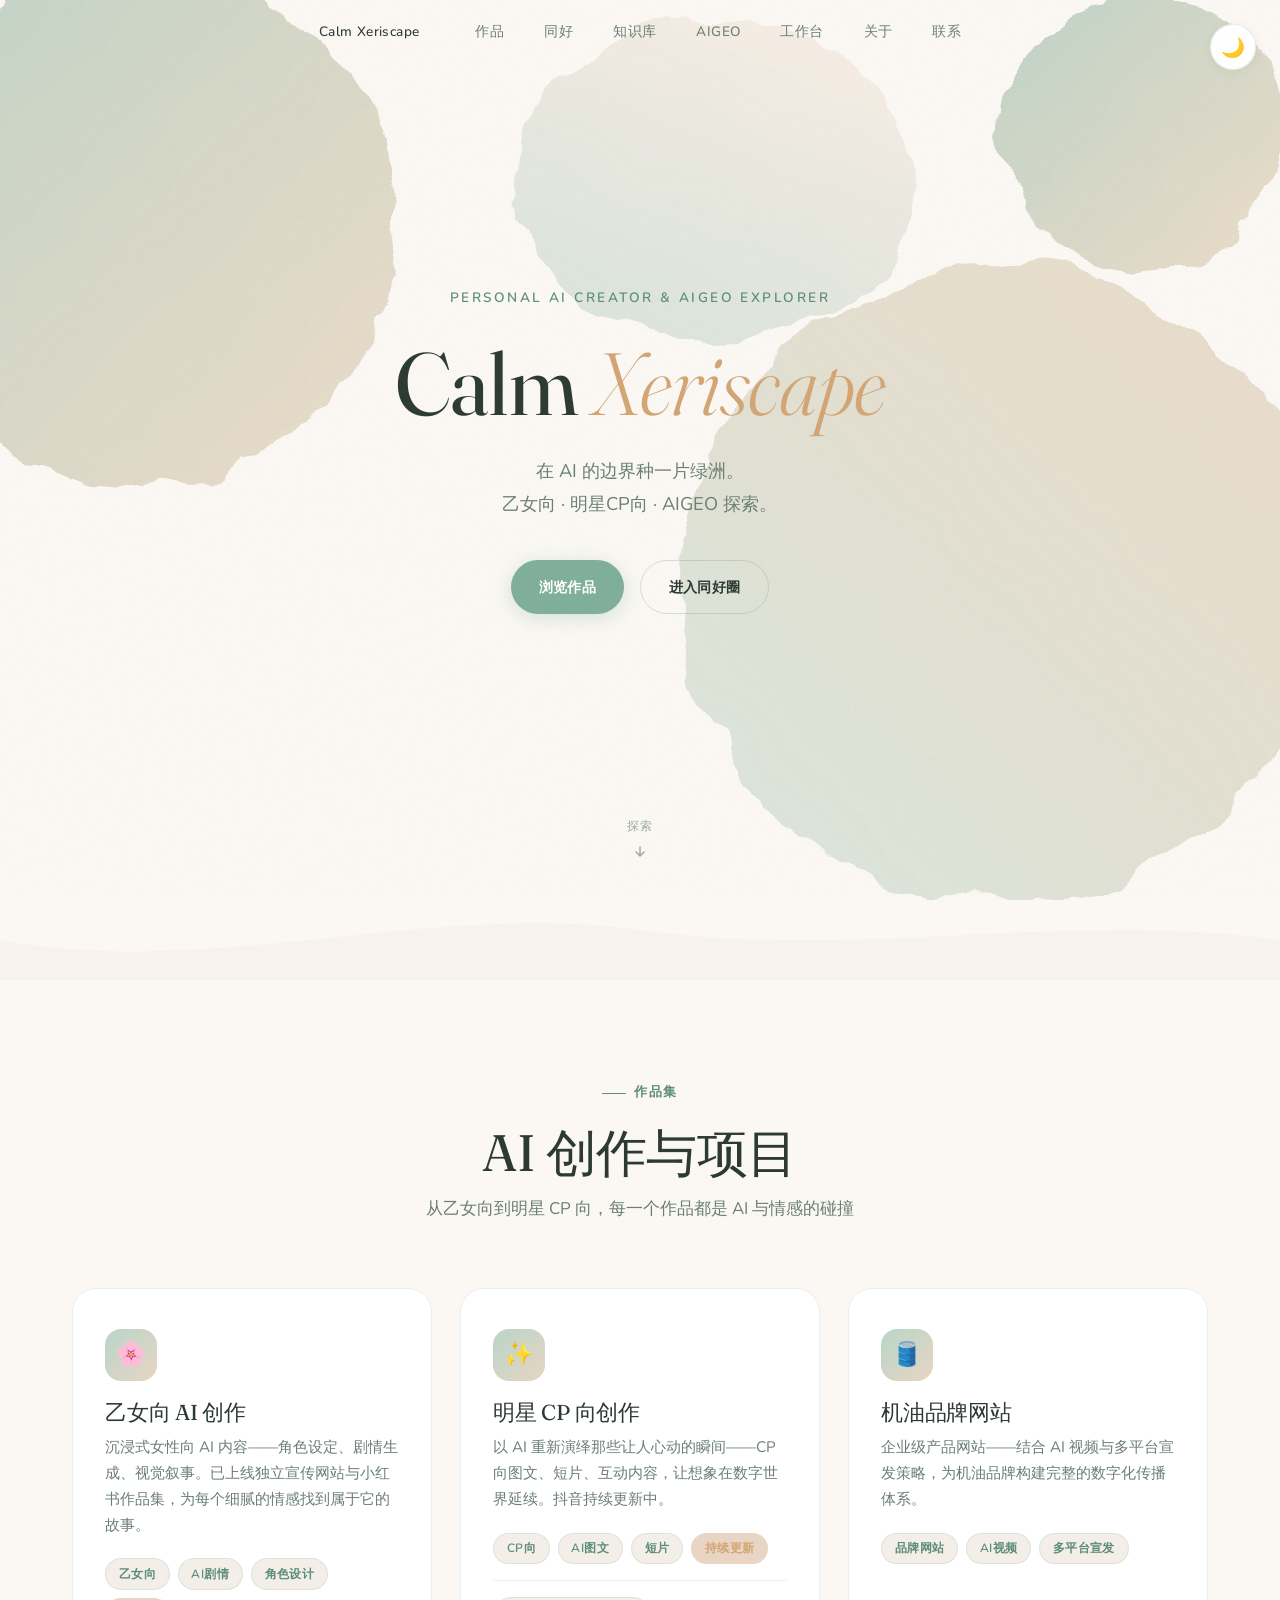
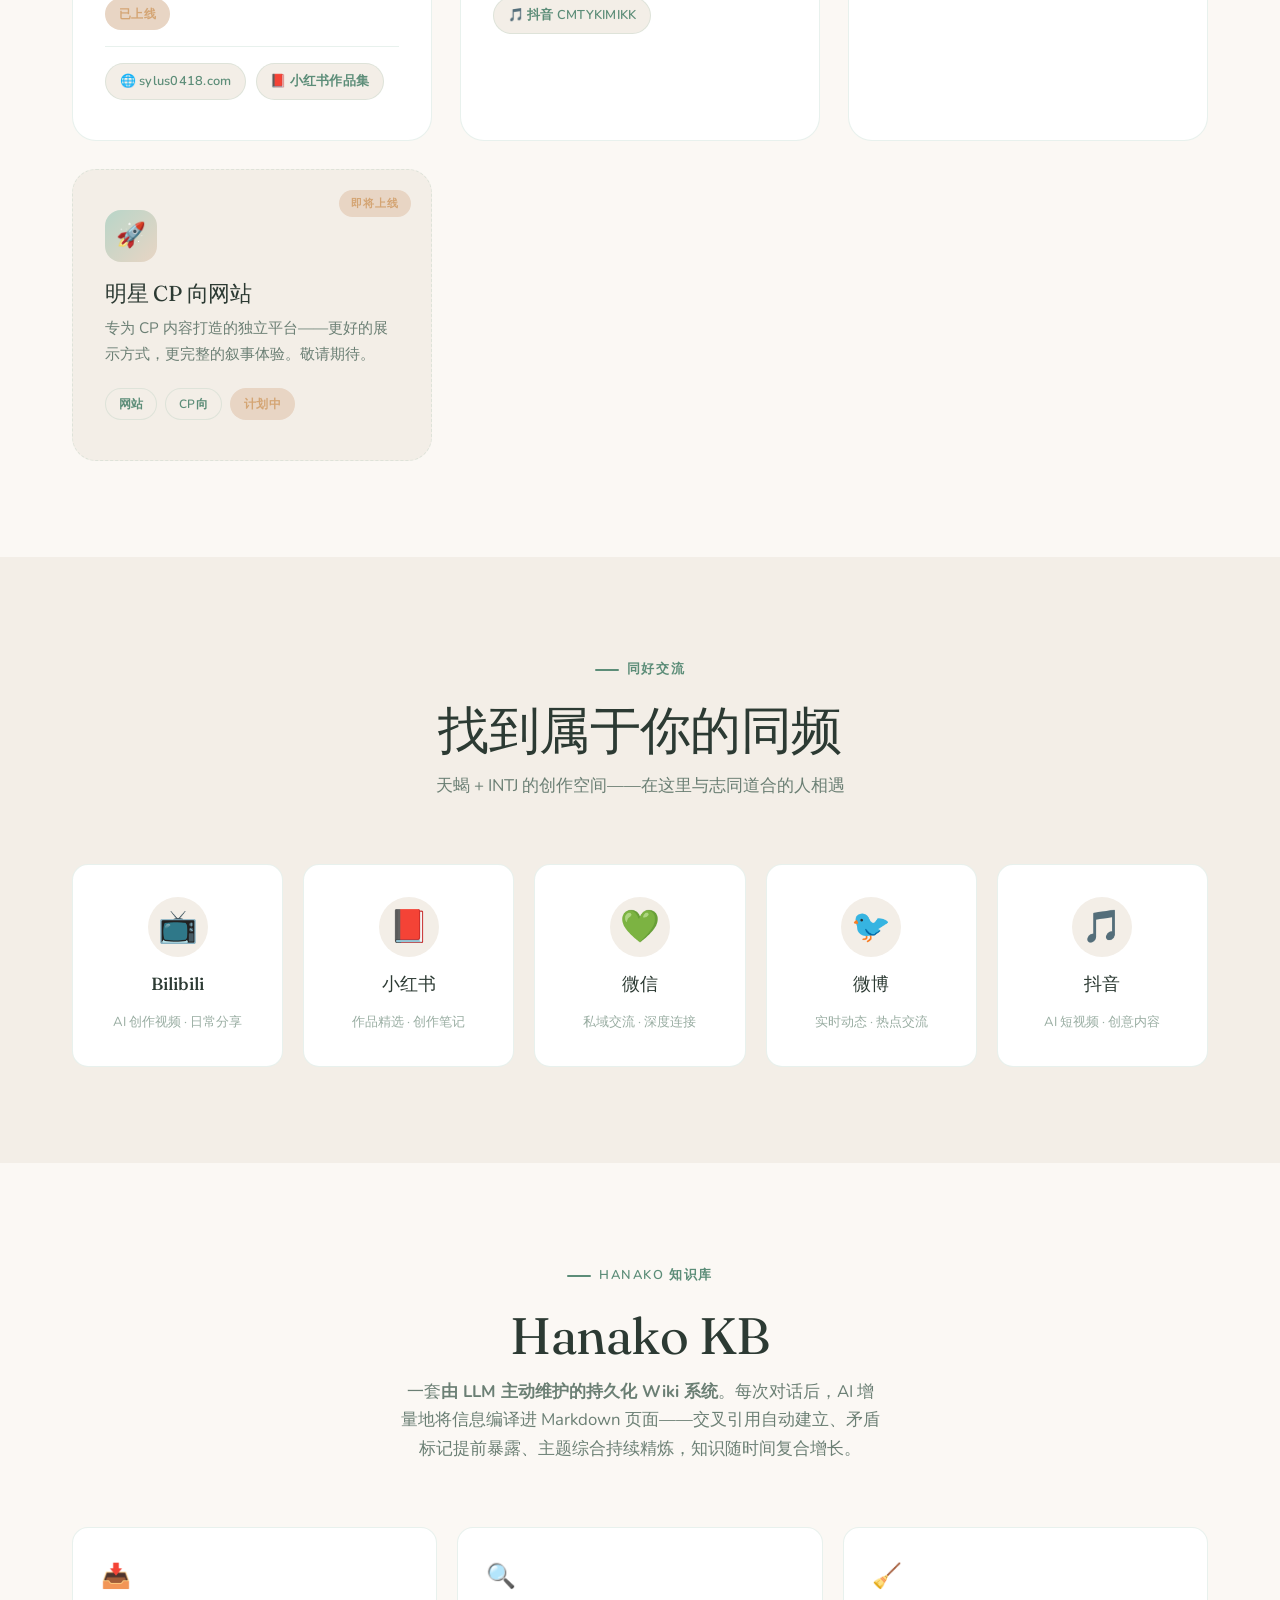
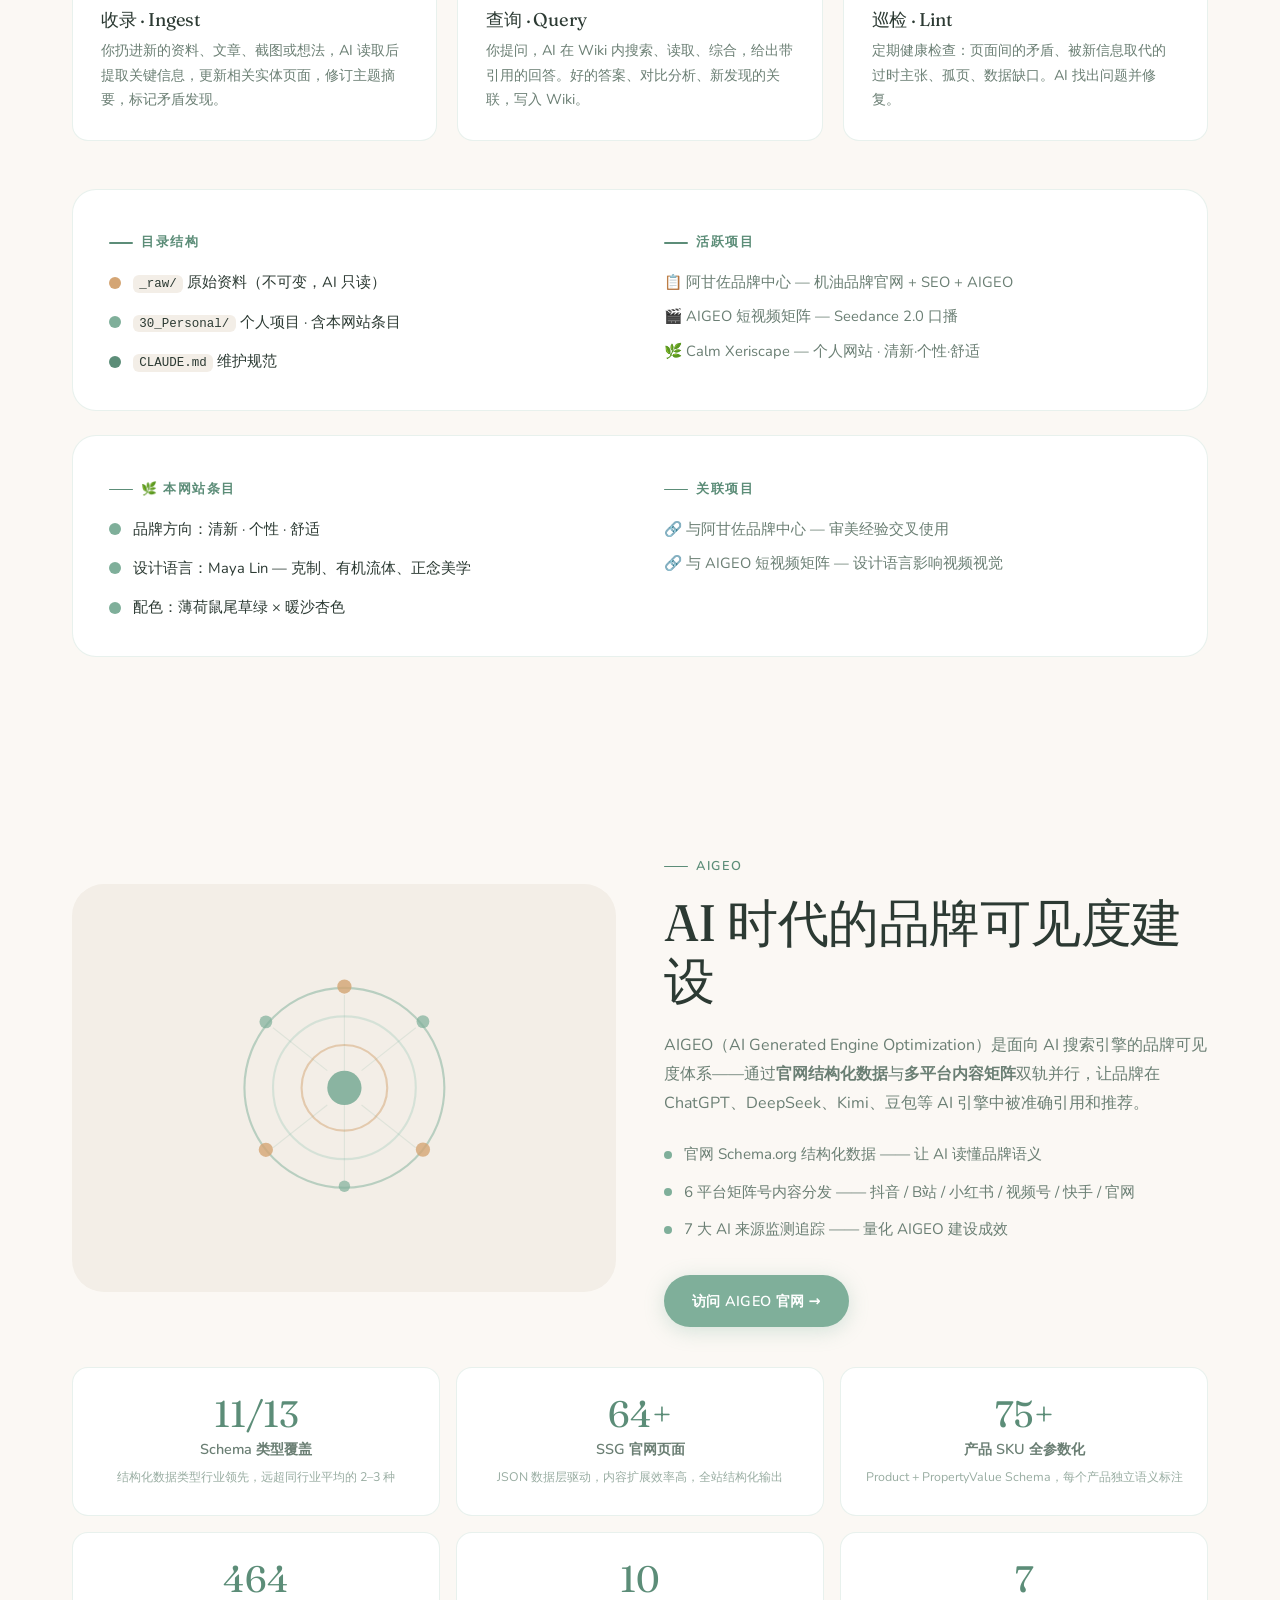
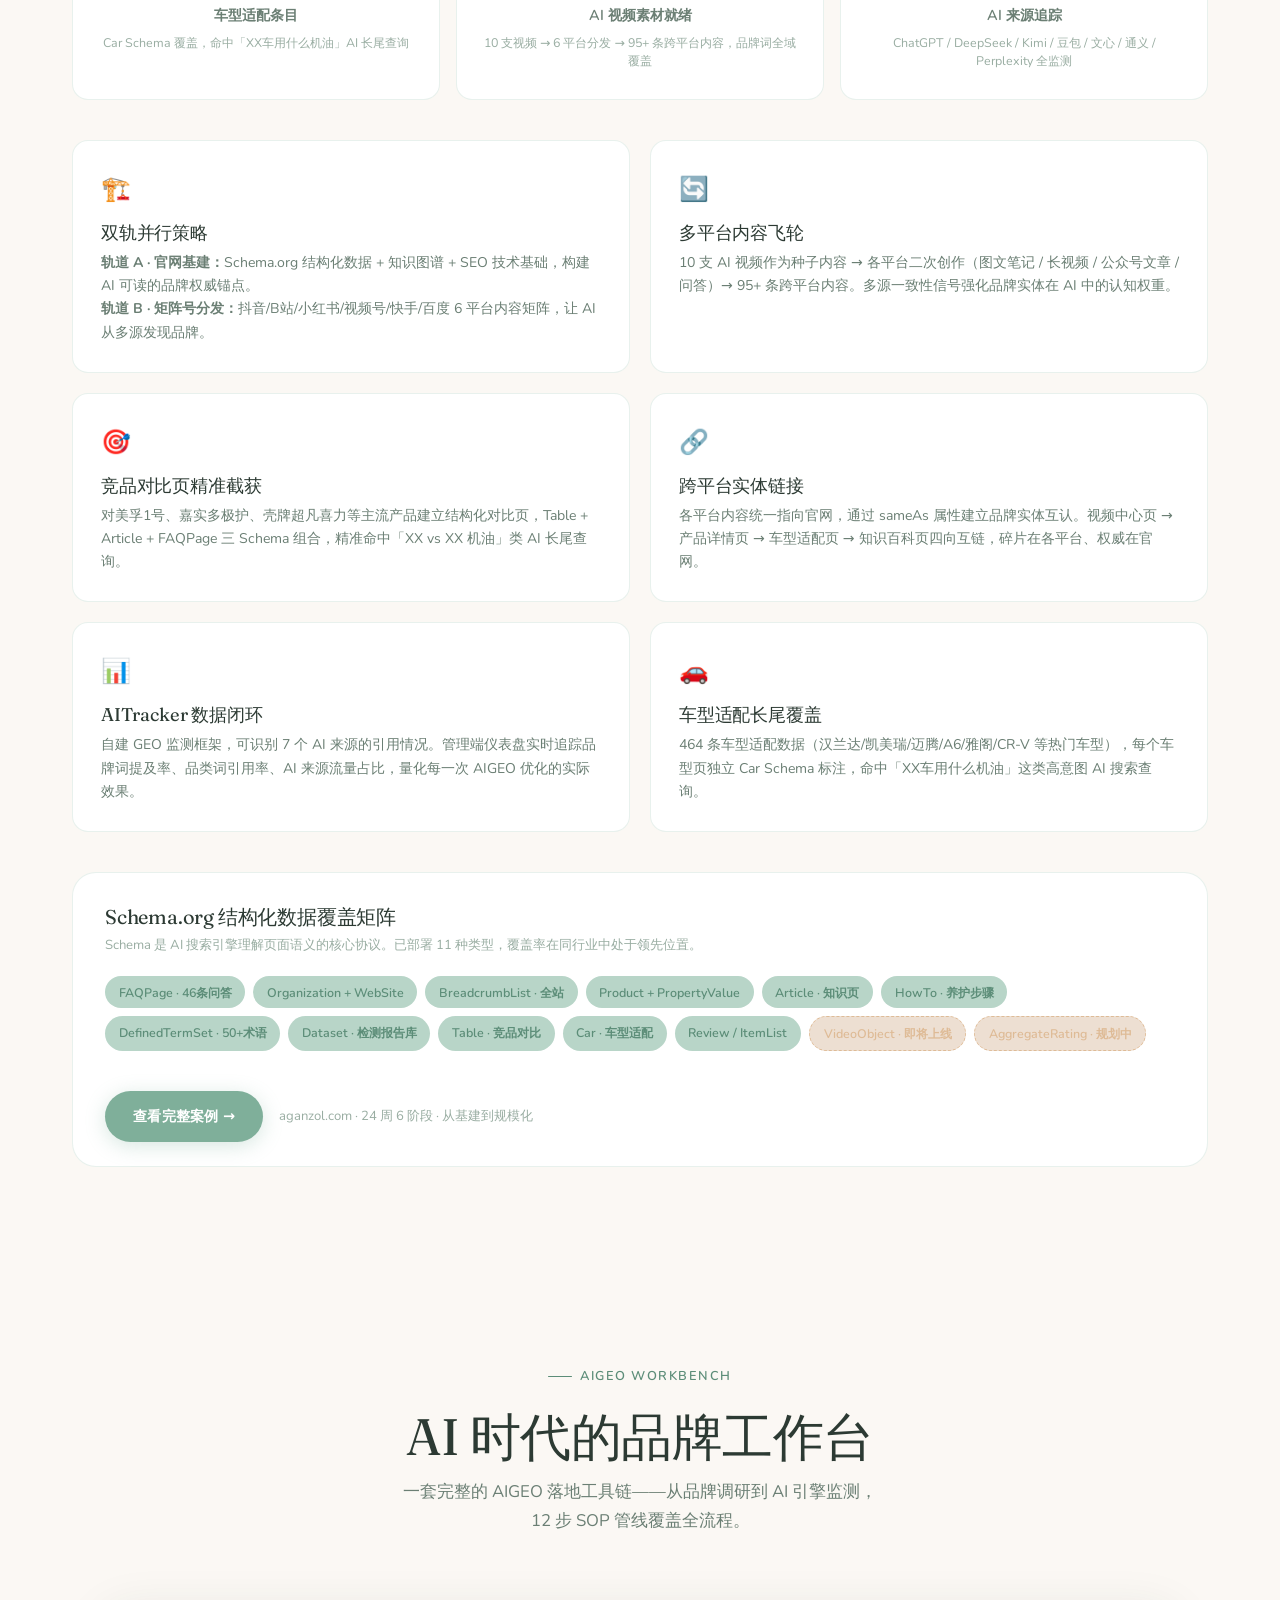
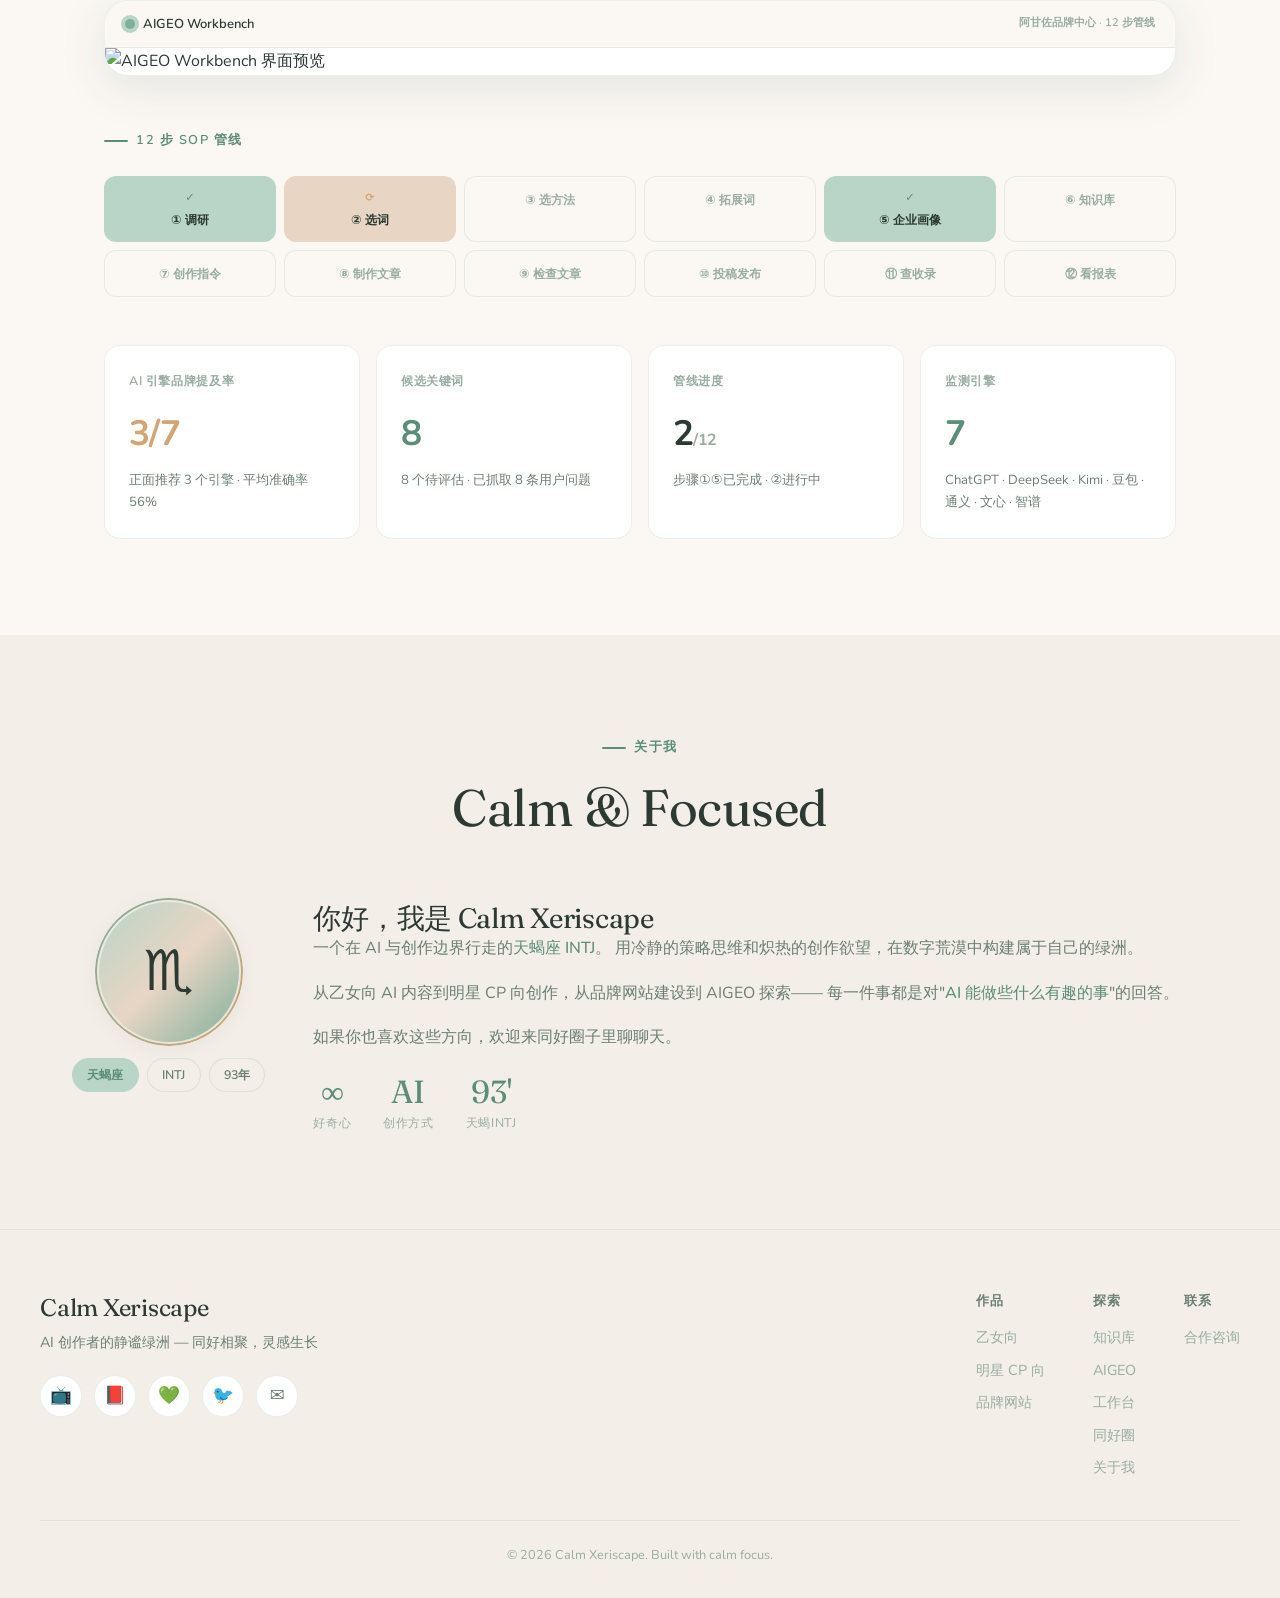
==== commit 34092a0e: "update" ====
--- a/index.html
+++ b/index.html
@@ -5,6 +5,23 @@
 <meta name="viewport" content="width=device-width, initial-scale=1.0">
 <title>Calm Xeriscape — AI Creator & AIGEO Explorer</title>
 <meta name="description" content="个人AI作品集 · 同好交流 · AIGEO学习分享 — 乙女向 / 明星CP向 AI创作">
+<meta name="keywords" content="AI创作,乙女向,CP向,AIGEO,个人网站,Calm Xeriscape">
+<meta name="author" content="Calm Xeriscape">
+<link rel="icon" href="data:image/svg+xml,<svg xmlns='http://www.w3.org/2000/svg' viewBox='0 0 100 100'><text y='.9em' font-size='90'>🌿</text></svg>">
+
+<!-- Open Graph -->
+<meta property="og:title" content="Calm Xeriscape — AI Creator & AIGEO Explorer">
+<meta property="og:description" content="个人AI作品集 · 同好交流 · AIGEO学习分享 — 乙女向 / 明星CP向 AI创作">
+<meta property="og:type" content="website">
+<meta property="og:image" content="workbench-preview.png">
+<meta property="og:locale" content="zh_CN">
+
+<!-- Twitter Card -->
+<meta name="twitter:card" content="summary_large_image">
+<meta name="twitter:title" content="Calm Xeriscape — AI Creator & AIGEO Explorer">
+<meta name="twitter:description" content="个人AI作品集 · 同好交流 · AIGEO学习分享 — 乙女向 / 明星CP向 AI创作">
+<meta name="twitter:image" content="workbench-preview.png">
+
 <link rel="preconnect" href="https://fonts.googleapis.com">
 <link rel="preconnect" href="https://fonts.gstatic.com" crossorigin>
 <link href="https://fonts.googleapis.com/css2?family=Fraunces:ital,opsz,wght@0,9..144,300;0,9..144,400;0,9..144,500;0,9..144,600;1,9..144,400&family=Nunito:ital,wght@0,300;0,400;0,500;0,600;1,400&display=swap" rel="stylesheet">
@@ -249,6 +266,20 @@
   position: relative;
 }
 
+.section-alt {
+  background: var(--bg-alt);
+  max-width: none;
+  padding-left: 0;
+  padding-right: 0;
+  transition: background var(--transition-theme);
+}
+
+.section-wrap {
+  max-width: 1200px;
+  margin: 0 auto;
+  padding: 0 2rem;
+}
+
 .section-header {
   text-align: center;
   margin-bottom: 4rem;
@@ -590,6 +621,107 @@
 }
 
 /* ============================================
+   Knowledge Base Section
+   ============================================ */
+.kb-arch {
+  display: grid;
+  grid-template-columns: repeat(auto-fit, minmax(280px, 1fr));
+  gap: 1.25rem;
+  margin-top: 3rem;
+}
+
+.kb-card {
+  background: var(--surface);
+  border: 1px solid var(--border);
+  border-radius: var(--radius);
+  padding: 1.75rem;
+  transition: all 0.3s ease;
+}
+
+.kb-card:hover {
+  transform: translateY(-3px);
+  box-shadow: var(--shadow);
+}
+
+.kb-card .kb-card-icon {
+  font-size: 1.5rem;
+  margin-bottom: 0.75rem;
+}
+
+.kb-card h4 {
+  font-family: var(--font-display);
+  font-size: 1.15rem;
+  margin-bottom: 0.5rem;
+}
+
+.kb-card p {
+  font-size: 0.9rem;
+  color: var(--text-secondary);
+  line-height: 1.7;
+}
+
+.kb-structure {
+  margin-top: 3rem;
+  background: var(--surface);
+  border: 1px solid var(--border);
+  border-radius: var(--radius-lg);
+  padding: 2.25rem;
+  display: flex;
+  flex-wrap: wrap;
+  gap: 3rem;
+  align-items: flex-start;
+}
+
+.kb-structure-col {
+  flex: 1;
+  min-width: 240px;
+}
+
+.kb-layer-list {
+  display: flex;
+  flex-direction: column;
+  gap: 0.9rem;
+}
+
+.kb-layer-item {
+  display: flex;
+  align-items: center;
+  gap: 0.75rem;
+  font-size: 0.92rem;
+}
+
+.kb-layer-dot {
+  display: inline-block;
+  width: 12px;
+  height: 12px;
+  border-radius: 50%;
+  flex-shrink: 0;
+}
+
+.kb-layer-dot.dot-amber { background: var(--accent-warm); }
+.kb-layer-dot.dot-green { background: var(--primary); }
+.kb-layer-dot.dot-deep { background: var(--primary-deep); }
+
+.kb-layer-code {
+  background: var(--bg-alt);
+  padding: 0.15em 0.5em;
+  border-radius: 6px;
+  font-size: 0.85em;
+}
+
+.kb-project-list {
+  list-style: none;
+  display: flex;
+  flex-direction: column;
+  gap: 0.6rem;
+}
+
+.kb-project-list li {
+  font-size: 0.92rem;
+  color: var(--text-secondary);
+}
+
+/* ============================================
    AIGEO Section
    ============================================ */
 .aigeo-layout {
@@ -808,6 +940,143 @@
 
 @media (max-width: 480px) {
   .aigeo-stats-row { grid-template-columns: 1fr; }
+}
+
+/* ============================================
+   AIGEO Workbench Section
+   ============================================ */
+.wb-preview {
+  margin-top: 2.5rem;
+}
+
+.wb-preview-frame {
+  background: var(--surface);
+  border: 1px solid var(--border);
+  border-radius: var(--radius-lg);
+  overflow: hidden;
+  box-shadow: var(--shadow-lg);
+}
+
+.wb-preview-bar {
+  display: flex;
+  align-items: center;
+  gap: 8px;
+  padding: 12px 20px;
+  background: var(--bg);
+  border-bottom: 1px solid var(--border);
+}
+
+.wb-preview-dot {
+  width: 10px;
+  height: 10px;
+  border-radius: 50%;
+  background: var(--primary);
+  box-shadow: 0 0 0 4px var(--primary-soft);
+}
+
+.wb-preview-bar span {
+  font-size: 13px;
+  font-weight: 600;
+}
+
+.wb-preview-bar .wb-preview-sub {
+  font-size: 11px;
+  color: var(--text-muted);
+  margin-left: auto;
+}
+
+.wb-preview-img {
+  width: 100%;
+  height: auto;
+  display: block;
+}
+
+.wb-pipeline {
+  margin-top: 3rem;
+}
+
+.wb-pipeline .wb-pipeline-title {
+  margin-bottom: 1.5rem;
+}
+
+.wb-pipeline-grid {
+  display: grid;
+  grid-template-columns: repeat(6, 1fr);
+  gap: 8px;
+  font-size: 0.8rem;
+}
+
+.wb-step {
+  padding: 12px 10px;
+  border-radius: var(--radius-sm);
+  text-align: center;
+  font-weight: 600;
+  font-size: 0.78rem;
+}
+
+.wb-step .wb-step-mark {
+  font-size: 0.7rem;
+  margin-bottom: 2px;
+}
+
+.wb-step.done {
+  background: var(--primary-soft);
+}
+
+.wb-step.done .wb-step-mark { color: var(--primary-deep); }
+
+.wb-step.active {
+  background: var(--accent-soft);
+}
+
+.wb-step.active .wb-step-mark { color: var(--accent-warm); }
+
+.wb-step.pending {
+  background: var(--bg);
+  border: 1px solid var(--border);
+  color: var(--text-muted);
+}
+
+.wb-metrics {
+  margin-top: 3rem;
+  display: grid;
+  grid-template-columns: repeat(auto-fit, minmax(220px, 1fr));
+  gap: 1rem;
+}
+
+.wb-metric-card {
+  background: var(--surface);
+  border: 1px solid var(--border);
+  border-radius: var(--radius);
+  padding: 1.5rem;
+}
+
+.wb-metric-label {
+  font-size: 0.78rem;
+  font-weight: 600;
+  color: var(--text-muted);
+  letter-spacing: 0.05em;
+  margin-bottom: 0.75rem;
+}
+
+.wb-metric-value {
+  font-size: 2.2rem;
+  font-weight: 700;
+  letter-spacing: -0.02em;
+}
+
+.wb-metric-value.val-accent { color: var(--accent-warm); }
+.wb-metric-value.val-primary { color: var(--primary-deep); }
+
+.wb-metric-value .wb-metric-sub {
+  font-size: 1rem;
+  color: var(--text-muted);
+}
+
+.wb-metric-desc {
+  font-size: 0.82rem;
+  color: var(--text-secondary);
+  margin-top: 0.35rem;
 }
 
 /* ============================================
@@ -1245,8 +1514,8 @@
 <!-- ============================================ -->
 <!-- Community -->
 <!-- ============================================ -->
-<section class="section" id="community" style="background: var(--bg-alt); max-width: none; padding-left: 0; padding-right: 0; transition: background var(--transition-theme);">
-  <div style="max-width: 1200px; margin: 0 auto; padding: 0 2rem;">
+<section class="section section-alt" id="community">
+  <div class="section-wrap">
     <div class="section-header fade-in">
       <span class="section-label">同好交流</span>
       <h2>找到属于你的同频</h2>
@@ -1254,12 +1523,12 @@
     </div>
 
     <div class="community-highlight fade-in">
-      <a href="#" class="community-card">
+      <a href="https://space.bilibili.com/6553521?spm_id_from=333.337.0.0" target="_blank" rel="noopener" class="community-card">
         <div class="platform-icon">📺</div>
         <span class="platform-name">Bilibili</span>
         <span class="platform-desc">AI 创作视频 · 日常分享</span>
       </a>
-      <a href="#" class="community-card">
+      <a href="https://www.xiaohongshu.com/user/profile/5f6b4ee9000000000101ce66" target="_blank" rel="noopener" class="community-card">
         <div class="platform-icon">📕</div>
         <span class="platform-name">小红书</span>
         <span class="platform-desc">作品精选 · 创作笔记</span>
@@ -1269,12 +1538,12 @@
         <span class="platform-name">微信</span>
         <span class="platform-desc">私域交流 · 深度连接</span>
       </a>
-      <a href="#" class="community-card">
+      <a href="https://weibo.com/u/3119537657" target="_blank" rel="noopener" class="community-card">
         <div class="platform-icon">🐦</div>
         <span class="platform-name">微博</span>
         <span class="platform-desc">实时动态 · 热点交流</span>
       </a>
-      <a href="#" class="community-card">
+      <a href="https://v.douyin.com/-PXSQ8X9oos/" target="_blank" rel="noopener" class="community-card">
         <div class="platform-icon">🎵</div>
         <span class="platform-name">抖音</span>
         <span class="platform-desc">AI 短视频 · 创意内容</span>
@@ -1286,65 +1555,85 @@
 <!-- ============================================ -->
 <!-- Knowledge Base -->
 <!-- ============================================ -->
-<section class="section" id="kb" style="max-width: 1200px;">
+<section class="section" id="kb">
   <div class="section-header fade-in">
-    <span class="section-label">知识库</span>
-    <h2>Knowledge Base</h2>
-    <p style="font-size: 1.05rem; color: var(--text-secondary); max-width: 620px; margin-top: 1rem;">
-      一个<strong>由 LLM 主动维护的持久化 Wiki</strong>。LLM 在每次对话后增量地将信息编译进 Wiki，交叉引用、矛盾标记、主题综合被提前完成，知识库随时间复合增长。
-    </p>
+    <span class="section-label">Hanako 知识库</span>
+    <h2>Hanako KB</h2>
+    <p>一套<strong>由 LLM 主动维护的持久化 Wiki 系统</strong>。每次对话后，AI 增量地将信息编译进 Markdown 页面——交叉引用自动建立、矛盾标记提前暴露、主题综合持续精炼，知识随时间复合增长。</p>
   </div>
 
   <!-- Architecture -->
-  <div class="kb-arch fade-in" style="display: grid; grid-template-columns: repeat(auto-fit, minmax(280px, 1fr)); gap: 1.25rem; margin-top: 3rem;">
-    <div class="kb-card" style="background: var(--surface); border: 1px solid var(--border); border-radius: var(--radius); padding: 1.75rem; transition: all 0.3s ease;">
-      <div style="font-size: 1.5rem; margin-bottom: 0.75rem;">📥</div>
-      <h4 style="font-family: var(--font-display); font-size: 1.15rem; margin-bottom: 0.5rem;">收录 · Ingest</h4>
-      <p style="font-size: 0.9rem; color: var(--text-secondary); line-height: 1.7;">
-        你扔进新的资料、文章、截图或想法，AI 读取后提取关键信息，更新相关实体页面，修订主题摘要，标记矛盾发现。
-      </p>
-    </div>
-    <div class="kb-card" style="background: var(--surface); border: 1px solid var(--border); border-radius: var(--radius); padding: 1.75rem; transition: all 0.3s ease;">
-      <div style="font-size: 1.5rem; margin-bottom: 0.75rem;">🔍</div>
-      <h4 style="font-family: var(--font-display); font-size: 1.15rem; margin-bottom: 0.5rem;">查询 · Query</h4>
-      <p style="font-size: 0.9rem; color: var(--text-secondary); line-height: 1.7;">
-        你提问，AI 在 Wiki 内搜索、读取、综合，给出带引用的回答。好的答案、对比分析、新发现的关联，写入 Wiki。
-      </p>
-    </div>
-    <div class="kb-card" style="background: var(--surface); border: 1px solid var(--border); border-radius: var(--radius); padding: 1.75rem; transition: all 0.3s ease;">
-      <div style="font-size: 1.5rem; margin-bottom: 0.75rem;">🧹</div>
-      <h4 style="font-family: var(--font-display); font-size: 1.15rem; margin-bottom: 0.5rem;">巡检 · Lint</h4>
-      <p style="font-size: 0.9rem; color: var(--text-secondary); line-height: 1.7;">
-        定期健康检查：页面间的矛盾、被新信息取代的过时主张、孤页、数据缺口。AI 找出问题并修复。
-      </p>
+  <div class="kb-arch fade-in">
+    <div class="kb-card">
+      <div class="kb-card-icon">📥</div>
+      <h4>收录 · Ingest</h4>
+      <p>你扔进新的资料、文章、截图或想法，AI 读取后提取关键信息，更新相关实体页面，修订主题摘要，标记矛盾发现。</p>
+    </div>
+    <div class="kb-card">
+      <div class="kb-card-icon">🔍</div>
+      <h4>查询 · Query</h4>
+      <p>你提问，AI 在 Wiki 内搜索、读取、综合，给出带引用的回答。好的答案、对比分析、新发现的关联，写入 Wiki。</p>
+    </div>
+    <div class="kb-card">
+      <div class="kb-card-icon">🧹</div>
+      <h4>巡检 · Lint</h4>
+      <p>定期健康检查：页面间的矛盾、被新信息取代的过时主张、孤页、数据缺口。AI 找出问题并修复。</p>
     </div>
   </div>
 
   <!-- Structure -->
-  <div class="fade-in" style="margin-top: 3rem; background: var(--surface); border: 1px solid var(--border); border-radius: var(--radius-lg); padding: 2.25rem; display: flex; flex-wrap: wrap; gap: 3rem; align-items: flex-start;">
-    <div style="flex: 1; min-width: 240px;">
-      <div class="section-label" style="margin-bottom: 1rem;">三层架构</div>
-      <div style="display: flex; flex-direction: column; gap: 0.9rem;">
-        <div style="display: flex; align-items: center; gap: 0.75rem;">
-          <span style="display: inline-block; width: 12px; height: 12px; border-radius: 50%; background: var(--accent-warm); flex-shrink: 0;"></span>
-          <span style="font-size: 0.92rem;"><code style="background: var(--bg-alt); padding: 0.15em 0.5em; border-radius: 6px; font-size: 0.85em;">_raw/</code> 原始资料（不可变，AI 只读）</span>
+  <div class="kb-structure fade-in">
+    <div class="kb-structure-col">
+      <div class="section-label">目录结构</div>
+      <div class="kb-layer-list">
+        <div class="kb-layer-item">
+          <span class="kb-layer-dot dot-amber"></span>
+          <span><code class="kb-layer-code">_raw/</code> 原始资料（不可变，AI 只读）</span>
         </div>
-        <div style="display: flex; align-items: center; gap: 0.75rem;">
-          <span style="display: inline-block; width: 12px; height: 12px; border-radius: 50%; background: var(--primary); flex-shrink: 0;"></span>
-          <span style="font-size: 0.92rem;">wiki 页面 · AI 生成与维护的 Markdown</span>
+        <div class="kb-layer-item">
+          <span class="kb-layer-dot dot-green"></span>
+          <span><code class="kb-layer-code">30_Personal/</code> 个人项目 · 含本网站条目</span>
         </div>
-        <div style="display: flex; align-items: center; gap: 0.75rem;">
-          <span style="display: inline-block; width: 12px; height: 12px; border-radius: 50%; background: var(--primary-deep); flex-shrink: 0;"></span>
-          <span style="font-size: 0.92rem;"><code style="background: var(--bg-alt); padding: 0.15em 0.5em; border-radius: 6px; font-size: 0.85em;">CLAUDE.md</code> 维护规范</span>
+        <div class="kb-layer-item">
+          <span class="kb-layer-dot dot-deep"></span>
+          <span><code class="kb-layer-code">CLAUDE.md</code> 维护规范</span>
         </div>
       </div>
     </div>
-    <div style="flex: 1; min-width: 240px;">
-      <div class="section-label" style="margin-bottom: 1rem;">活跃项目</div>
-      <ul style="list-style: none; display: flex; flex-direction: column; gap: 0.6rem;">
-        <li style="font-size: 0.92rem; color: var(--text-secondary);">📋 阿甘佐品牌中心 — 机油品牌官网 + SEO + AIGEO</li>
-        <li style="font-size: 0.92rem; color: var(--text-secondary);">🎬 AIGEO 短视频矩阵 — Seedance 2.0 口播</li>
-        <li style="font-size: 0.92rem; color: var(--text-secondary);">🌿 Calm Xeriscape — 个人网站</li>
+    <div class="kb-structure-col">
+      <div class="section-label">活跃项目</div>
+      <ul class="kb-project-list">
+        <li>📋 阿甘佐品牌中心 — 机油品牌官网 + SEO + AIGEO</li>
+        <li>🎬 AIGEO 短视频矩阵 — Seedance 2.0 口播</li>
+        <li>🌿 Calm Xeriscape — 个人网站 · 清新·个性·舒适</li>
+      </ul>
+    </div>
+  </div>
+
+  <!-- Calm Xeriscape Entry -->
+  <div class="kb-structure fade-in" style="margin-top: 1.5rem;">
+    <div class="kb-structure-col">
+      <div class="section-label">🌿 本网站条目</div>
+      <div class="kb-layer-list">
+        <div class="kb-layer-item">
+          <span class="kb-layer-dot dot-green"></span>
+          <span>品牌方向：清新 · 个性 · 舒适</span>
+        </div>
+        <div class="kb-layer-item">
+          <span class="kb-layer-dot dot-green"></span>
+          <span>设计语言：Maya Lin — 克制、有机流体、正念美学</span>
+        </div>
+        <div class="kb-layer-item">
+          <span class="kb-layer-dot dot-green"></span>
+          <span>配色：薄荷鼠尾草绿 × 暖沙杏色</span>
+        </div>
+      </div>
+    </div>
+    <div class="kb-structure-col">
+      <div class="section-label">关联项目</div>
+      <ul class="kb-project-list">
+        <li>🔗 与阿甘佐品牌中心 — 审美经验交叉使用</li>
+        <li>🔗 与 AIGEO 短视频矩阵 — 设计语言影响视频视觉</li>
       </ul>
     </div>
   </div>
@@ -1501,77 +1790,78 @@
 <!-- ============================================ -->
 <!-- AIGEO Workbench -->
 <!-- ============================================ -->
-<section class="section" id="workbench" style="background: var(--bg-alt); max-width: none; padding-left: 0; padding-right: 0; transition: background var(--transition-theme);">
-  <div style="max-width: 1200px; margin: 0 auto; padding: 0 2rem;">
+<section class="section" id="workbench">
+  <div class="section-wrap">
     <div class="section-header fade-in">
       <span class="section-label">AIGEO Workbench</span>
       <h2>AI 时代的品牌工作台</h2>
-      <p style="font-size: 1.05rem; color: var(--text-secondary); max-width: 620px; margin-top: 1rem;">
-        一套完整的 AIGEO 落地工具链——从品牌调研到 AI 引擎监测，12 步 SOP 管线覆盖全流程。
-      </p>
+      <p>一套完整的 AIGEO 落地工具链——从品牌调研到 AI 引擎监测，12 步 SOP 管线覆盖全流程。</p>
     </div>
 
     <!-- Preview Screenshot -->
-    <div class="fade-in" style="margin-top: 2.5rem;">
-      <div style="background: var(--surface); border: 1px solid var(--border); border-radius: var(--radius-lg); overflow: hidden; box-shadow: var(--shadow-lg);">
-        <div style="display: flex; align-items: center; gap: 8px; padding: 12px 20px; background: var(--bg); border-bottom: 1px solid var(--border);">
-          <span style="width: 10px; height: 10px; border-radius: 50%; background: var(--primary); box-shadow: 0 0 0 4px var(--primary-soft);"></span>
-          <span style="font-size: 13px; font-weight: 600;">AIGEO Workbench</span>
-          <span style="font-size: 11px; color: var(--text-muted); margin-left: auto;">阿甘佐品牌中心 · 12 步管线</span>
+    <div class="wb-preview fade-in">
+      <div class="wb-preview-frame">
+        <div class="wb-preview-bar">
+          <span class="wb-preview-dot"></span>
+          <span>AIGEO Workbench</span>
+          <span class="wb-preview-sub">阿甘佐品牌中心 · 12 步管线</span>
         </div>
-        <img src="workbench-preview.png" alt="AIGEO Workbench 界面预览" style="width: 100%; height: auto; display: block;">
+        <picture>
+          <source srcset="workbench-preview.webp" type="image/webp">
+          <img src="workbench-preview.png" alt="AIGEO Workbench 界面预览" class="wb-preview-img">
+        </picture>
       </div>
     </div>
 
     <!-- 12-Step Pipeline -->
-    <div class="fade-in" style="margin-top: 3rem;">
-      <div class="section-label" style="margin-bottom: 1.5rem;">12 步 SOP 管线</div>
-      <div style="display: grid; grid-template-columns: repeat(6, 1fr); gap: 8px; font-size: 0.8rem;">
-        <div style="padding: 12px 10px; background: var(--primary-soft); border-radius: var(--radius-sm); text-align: center; font-weight: 600; font-size: 0.78rem;">
-          <div style="font-size: 0.7rem; color: var(--primary-deep); margin-bottom: 2px;">✓</div>
+    <div class="wb-pipeline fade-in">
+      <div class="section-label wb-pipeline-title">12 步 SOP 管线</div>
+      <div class="wb-pipeline-grid">
+        <div class="wb-step done">
+          <div class="wb-step-mark">✓</div>
           ① 调研
         </div>
-        <div style="padding: 12px 10px; background: var(--accent-soft); border-radius: var(--radius-sm); text-align: center; font-weight: 600; font-size: 0.78rem;">
-          <div style="font-size: 0.7rem; color: var(--accent-warm); margin-bottom: 2px;">⟳</div>
+        <div class="wb-step active">
+          <div class="wb-step-mark">⟳</div>
           ② 选词
         </div>
-        <div style="padding: 12px 10px; background: var(--bg); border: 1px solid var(--border); border-radius: var(--radius-sm); text-align: center; font-weight: 600; font-size: 0.78rem; color: var(--text-muted);">③ 选方法</div>
-        <div style="padding: 12px 10px; background: var(--bg); border: 1px solid var(--border); border-radius: var(--radius-sm); text-align: center; font-weight: 600; font-size: 0.78rem; color: var(--text-muted);">④ 拓展词</div>
-        <div style="padding: 12px 10px; background: var(--primary-soft); border-radius: var(--radius-sm); text-align: center; font-weight: 600; font-size: 0.78rem;">
-          <div style="font-size: 0.7rem; color: var(--primary-deep); margin-bottom: 2px;">✓</div>
+        <div class="wb-step pending">③ 选方法</div>
+        <div class="wb-step pending">④ 拓展词</div>
+        <div class="wb-step done">
+          <div class="wb-step-mark">✓</div>
           ⑤ 企业画像
         </div>
-        <div style="padding: 12px 10px; background: var(--bg); border: 1px solid var(--border); border-radius: var(--radius-sm); text-align: center; font-weight: 600; font-size: 0.78rem; color: var(--text-muted);">⑥ 知识库</div>
-        <div style="padding: 12px 10px; background: var(--bg); border: 1px solid var(--border); border-radius: var(--radius-sm); text-align: center; font-weight: 600; font-size: 0.78rem; color: var(--text-muted);">⑦ 创作指令</div>
-        <div style="padding: 12px 10px; background: var(--bg); border: 1px solid var(--border); border-radius: var(--radius-sm); text-align: center; font-weight: 600; font-size: 0.78rem; color: var(--text-muted);">⑧ 制作文章</div>
-        <div style="padding: 12px 10px; background: var(--bg); border: 1px solid var(--border); border-radius: var(--radius-sm); text-align: center; font-weight: 600; font-size: 0.78rem; color: var(--text-muted);">⑨ 检查文章</div>
-        <div style="padding: 12px 10px; background: var(--bg); border: 1px solid var(--border); border-radius: var(--radius-sm); text-align: center; font-weight: 600; font-size: 0.78rem; color: var(--text-muted);">⑩ 投稿发布</div>
-        <div style="padding: 12px 10px; background: var(--bg); border: 1px solid var(--border); border-radius: var(--radius-sm); text-align: center; font-weight: 600; font-size: 0.78rem; color: var(--text-muted);">⑪ 查收录</div>
-        <div style="padding: 12px 10px; background: var(--bg); border: 1px solid var(--border); border-radius: var(--radius-sm); text-align: center; font-weight: 600; font-size: 0.78rem; color: var(--text-muted);">⑫ 看报表</div>
+        <div class="wb-step pending">⑥ 知识库</div>
+        <div class="wb-step pending">⑦ 创作指令</div>
+        <div class="wb-step pending">⑧ 制作文章</div>
+        <div class="wb-step pending">⑨ 检查文章</div>
+        <div class="wb-step pending">⑩ 投稿发布</div>
+        <div class="wb-step pending">⑪ 查收录</div>
+        <div class="wb-step pending">⑫ 看报表</div>
       </div>
     </div>
 
     <!-- Key Metrics Cards -->
-    <div class="fade-in" style="margin-top: 3rem; display: grid; grid-template-columns: repeat(auto-fit, minmax(220px, 1fr)); gap: 1rem;">
-      <div style="background: var(--surface); border: 1px solid var(--border); border-radius: var(--radius); padding: 1.5rem;">
-        <div style="font-size: 0.78rem; font-weight: 600; color: var(--text-muted); letter-spacing: 0.05em; margin-bottom: 0.75rem;">AI 引擎品牌提及率</div>
-        <div style="font-size: 2.2rem; font-weight: 700; letter-spacing: -0.02em; color: var(--accent-warm);">3/7</div>
-        <div style="font-size: 0.82rem; color: var(--text-secondary); margin-top: 0.35rem;">正面推荐 3 个引擎 · 平均准确率 56%</div>
+    <div class="wb-metrics fade-in">
+      <div class="wb-metric-card">
+        <div class="wb-metric-label">AI 引擎品牌提及率</div>
+        <div class="wb-metric-value val-accent">3/7</div>
+        <div class="wb-metric-desc">正面推荐 3 个引擎 · 平均准确率 56%</div>
       </div>
-      <div style="background: var(--surface); border: 1px solid var(--border); border-radius: var(--radius); padding: 1.5rem;">
-        <div style="font-size: 0.78rem; font-weight: 600; color: var(--text-muted); letter-spacing: 0.05em; margin-bottom: 0.75rem;">候选关键词</div>
-        <div style="font-size: 2.2rem; font-weight: 700; letter-spacing: -0.02em; color: var(--primary-deep);">8</div>
-        <div style="font-size: 0.82rem; color: var(--text-secondary); margin-top: 0.35rem;">8 个待评估 · 已抓取 8 条用户问题</div>
+      <div class="wb-metric-card">
+        <div class="wb-metric-label">候选关键词</div>
+        <div class="wb-metric-value val-primary">8</div>
+        <div class="wb-metric-desc">8 个待评估 · 已抓取 8 条用户问题</div>
       </div>
-      <div style="background: var(--surface); border: 1px solid var(--border); border-radius: var(--radius); padding: 1.5rem;">
-        <div style="font-size: 0.78rem; font-weight: 600; color: var(--text-muted); letter-spacing: 0.05em; margin-bottom: 0.75rem;">管线进度</div>
-        <div style="font-size: 2.2rem; font-weight: 700; letter-spacing: -0.02em;">2<span style="font-size: 1rem; color: var(--text-muted);">/12</span></div>
-        <div style="font-size: 0.82rem; color: var(--text-secondary); margin-top: 0.35rem;">步骤①⑤已完成 · ②进行中</div>
+      <div class="wb-metric-card">
+        <div class="wb-metric-label">管线进度</div>
+        <div class="wb-metric-value">2<span class="wb-metric-sub">/12</span></div>
+        <div class="wb-metric-desc">步骤①⑤已完成 · ②进行中</div>
       </div>
-      <div style="background: var(--surface); border: 1px solid var(--border); border-radius: var(--radius); padding: 1.5rem;">
-        <div style="font-size: 0.78rem; font-weight: 600; color: var(--text-muted); letter-spacing: 0.05em; margin-bottom: 0.75rem;">监测引擎</div>
-        <div style="font-size: 2.2rem; font-weight: 700; letter-spacing: -0.02em; color: var(--primary-deep);">7</div>
-        <div style="font-size: 0.82rem; color: var(--text-secondary); margin-top: 0.35rem;">ChatGPT · DeepSeek · Kimi · 豆包 · 通义 · 文心 · 智谱</div>
+      <div class="wb-metric-card">
+        <div class="wb-metric-label">监测引擎</div>
+        <div class="wb-metric-value val-primary">7</div>
+        <div class="wb-metric-desc">ChatGPT · DeepSeek · Kimi · 豆包 · 通义 · 文心 · 智谱</div>
       </div>
     </div>
   </div>
@@ -1580,8 +1870,8 @@
 <!-- ============================================ -->
 <!-- About -->
 <!-- ============================================ -->
-<section class="section" id="about" style="background: var(--bg-alt); max-width: none; padding-left: 0; padding-right: 0; transition: background var(--transition-theme);">
-  <div style="max-width: 1200px; margin: 0 auto; padding: 0 2rem;">
+<section class="section section-alt" id="about">
+  <div class="section-wrap">
     <div class="section-header fade-in">
       <span class="section-label">关于我</span>
       <h2>Calm & Focused</h2>
@@ -1639,10 +1929,10 @@
       <h3>Calm Xeriscape</h3>
       <p>AI 创作者的静谧绿洲 — 同好相聚，灵感生长</p>
       <div class="footer-social">
-        <a href="#" aria-label="Bilibili" title="Bilibili">📺</a>
-        <a href="#" aria-label="小红书" title="小红书">📕</a>
+        <a href="https://space.bilibili.com/6553521?spm_id_from=333.337.0.0" target="_blank" rel="noopener" aria-label="Bilibili" title="Bilibili">📺</a>
+        <a href="https://www.xiaohongshu.com/user/profile/5f6b4ee9000000000101ce66" target="_blank" rel="noopener" aria-label="小红书" title="小红书">📕</a>
         <a href="#" aria-label="微信" title="微信">💚</a>
-        <a href="#" aria-label="微博" title="微博">🐦</a>
+        <a href="https://weibo.com/u/3119537657" target="_blank" rel="noopener" aria-label="微博" title="微博">🐦</a>
         <a href="#" aria-label="Email" title="Email">✉️</a>
       </div>
     </div>
@@ -1664,9 +1954,7 @@
       </div>
       <div class="footer-col">
         <h4>联系</h4>
-        <a href="#">合作咨询</a>
-        <a href="#">友情链接</a>
-        <a href="#">RSS</a>
+        <a href="mailto:952723391@qq.com">合作咨询</a>
       </div>
     </div>
   </div>
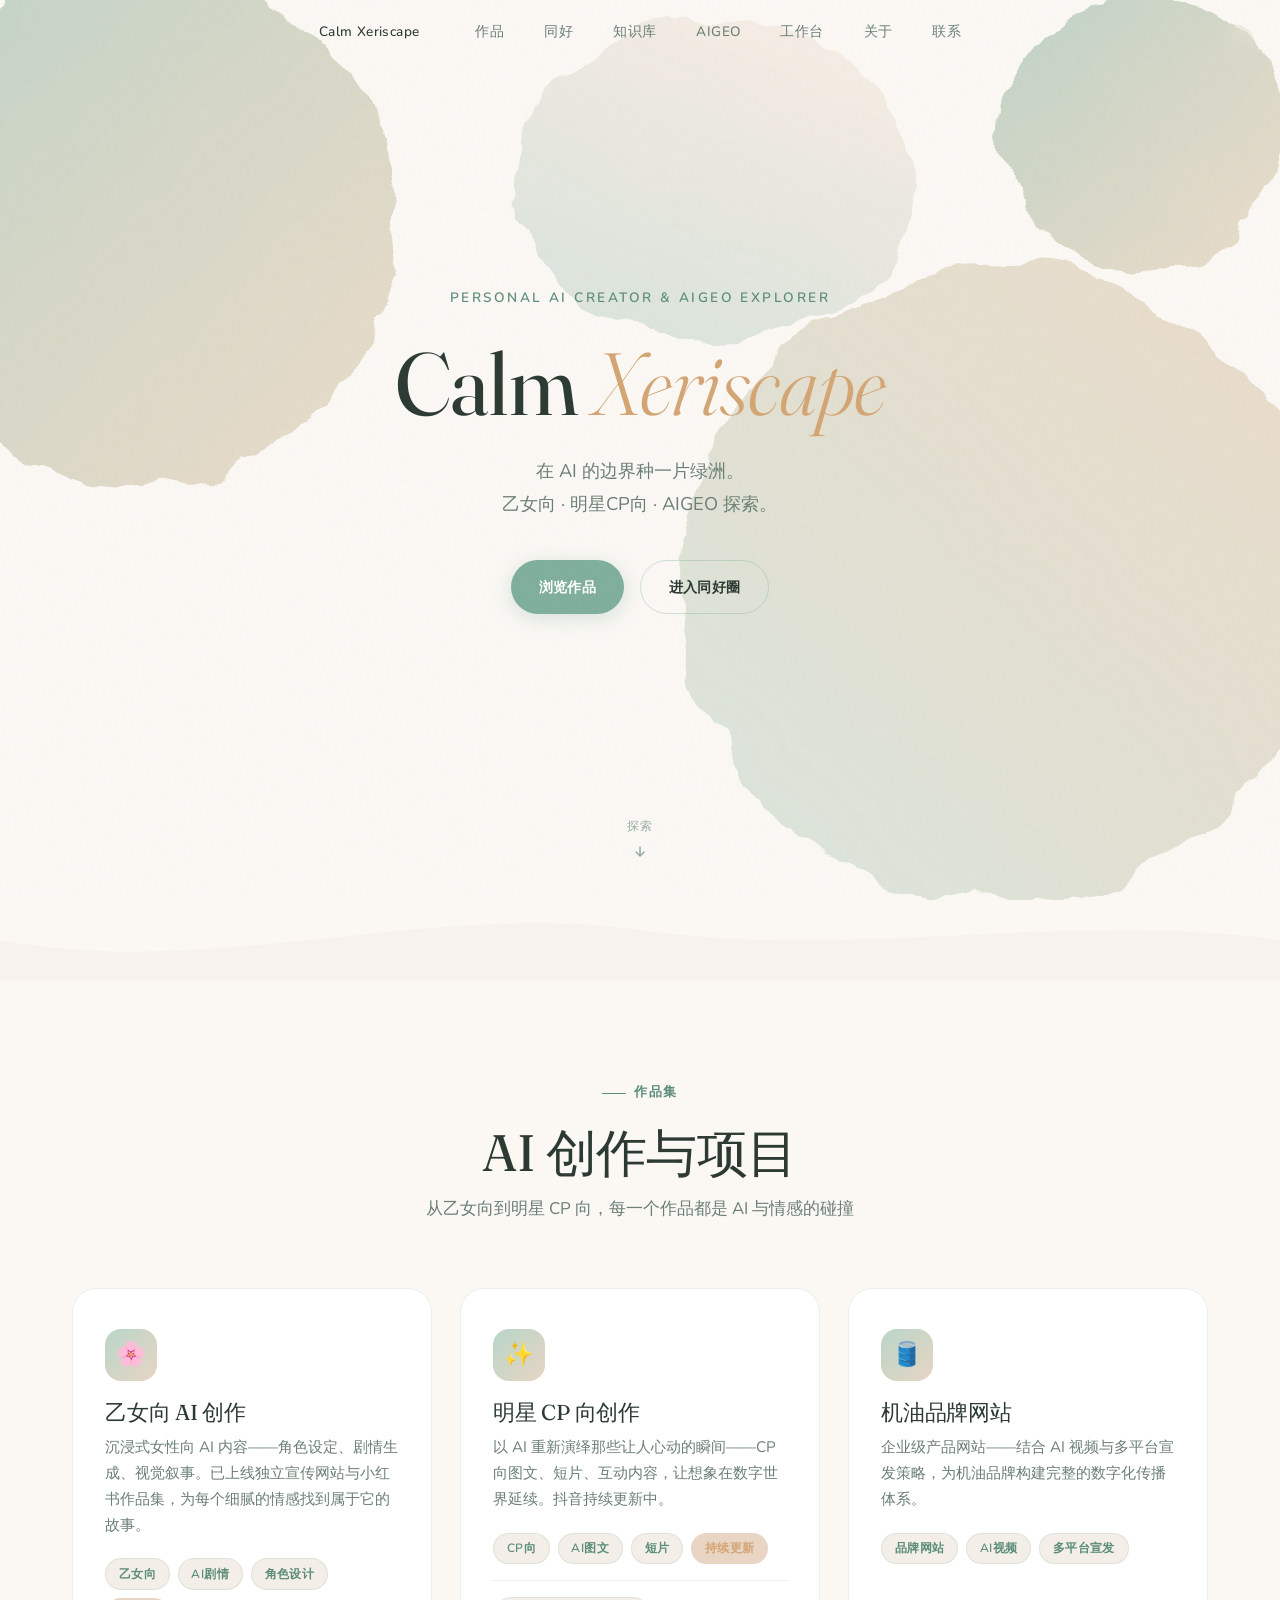
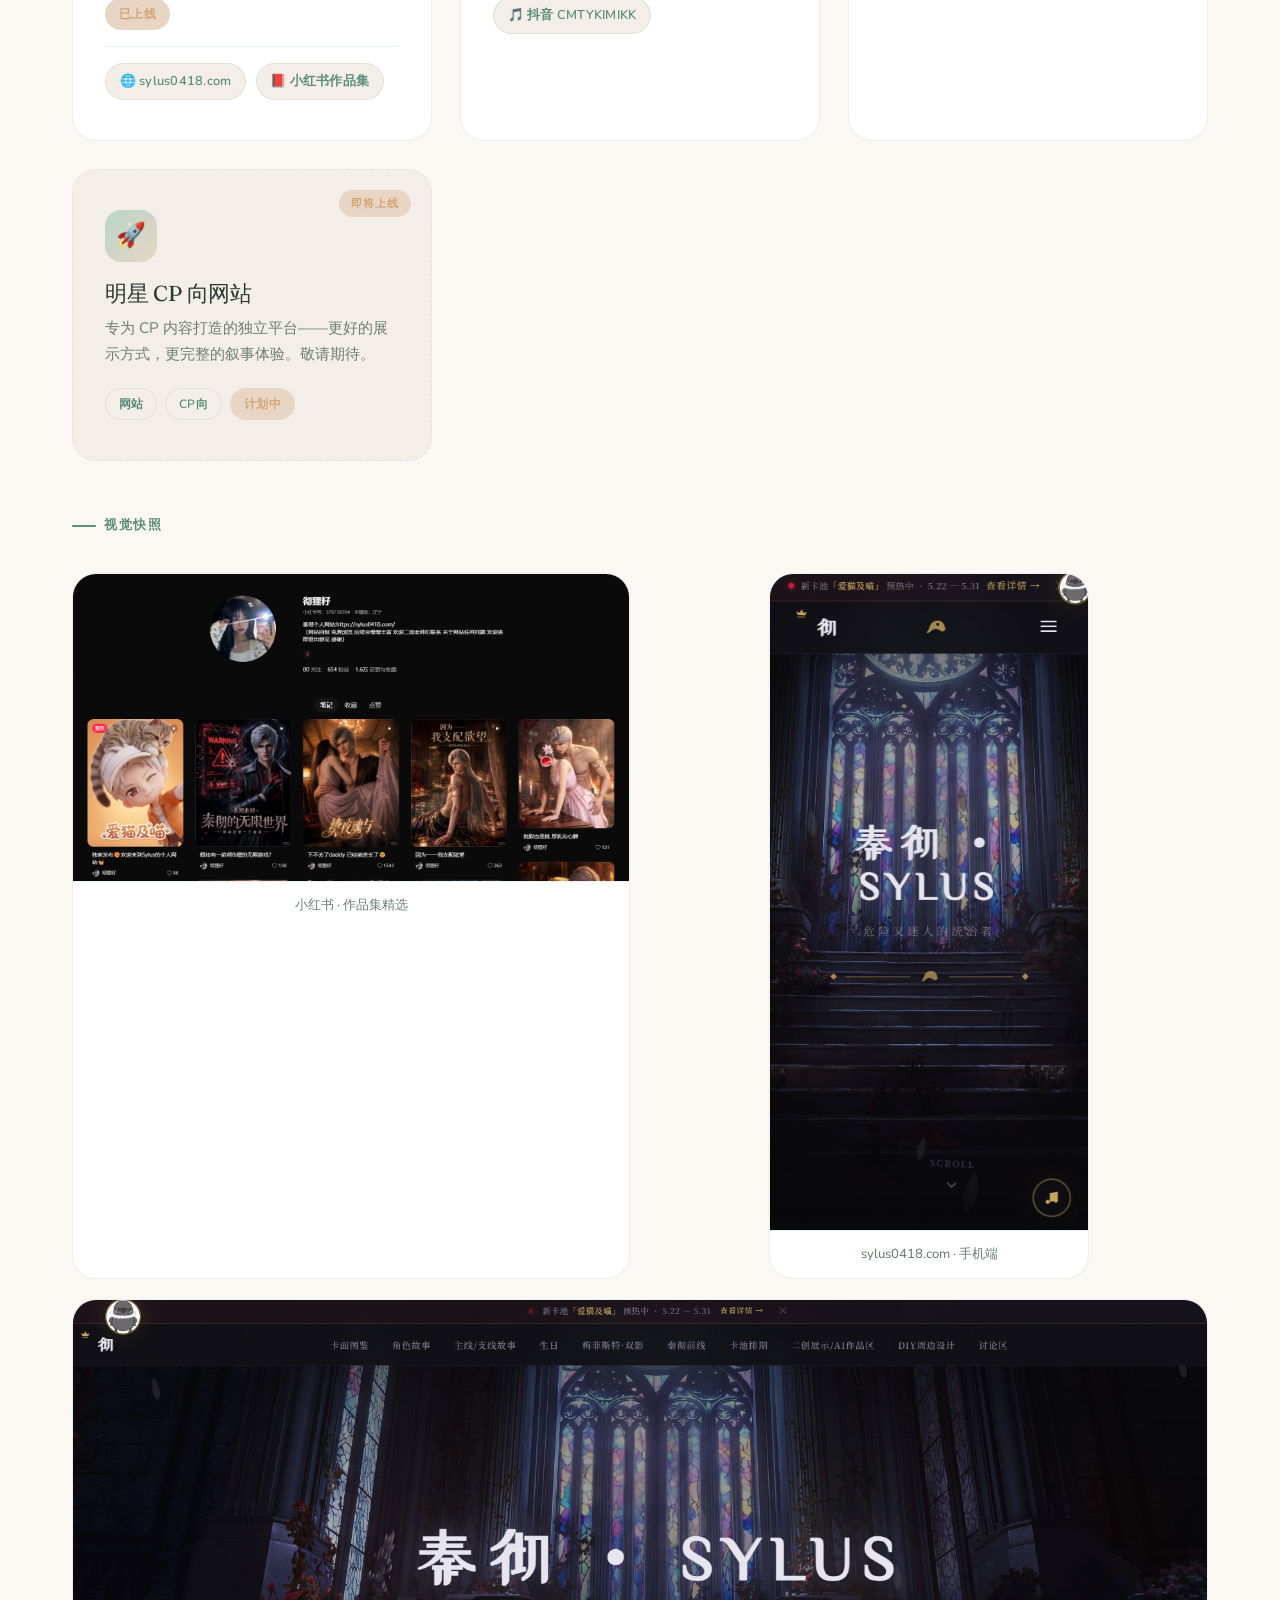
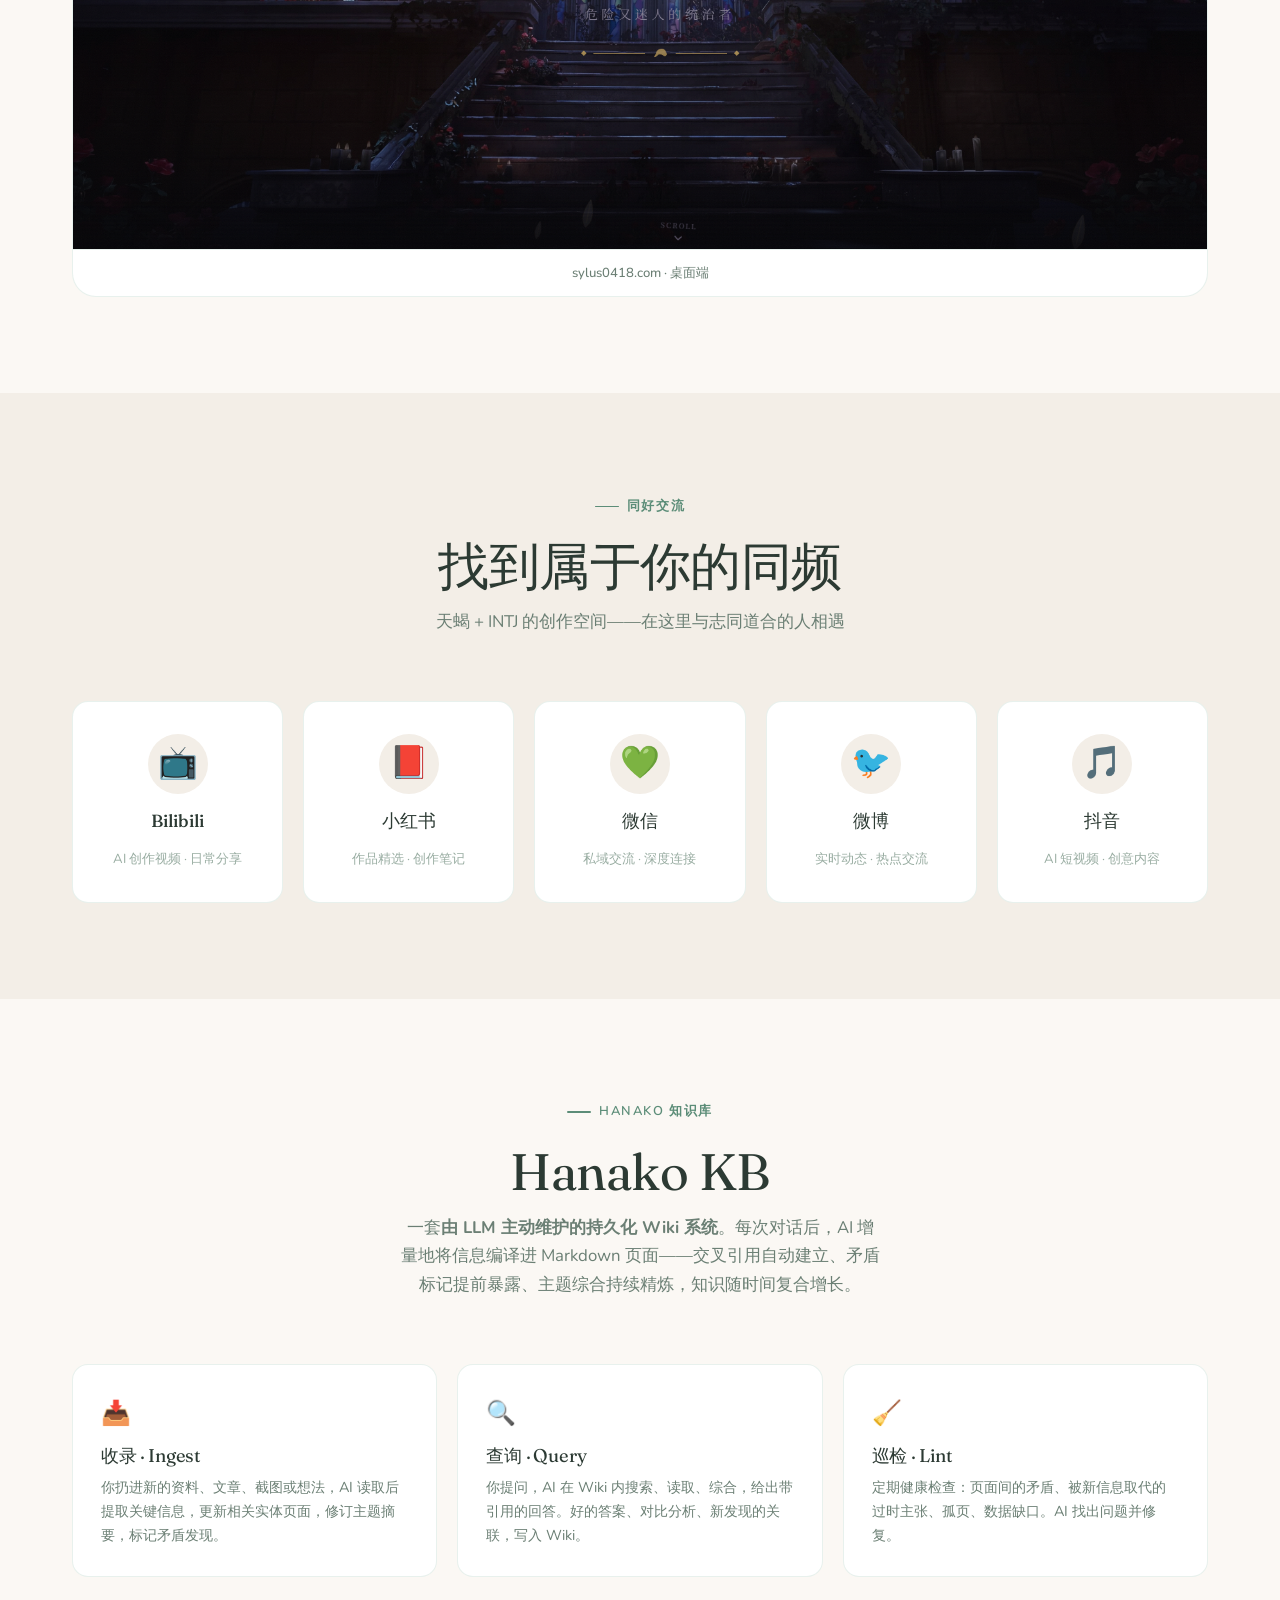
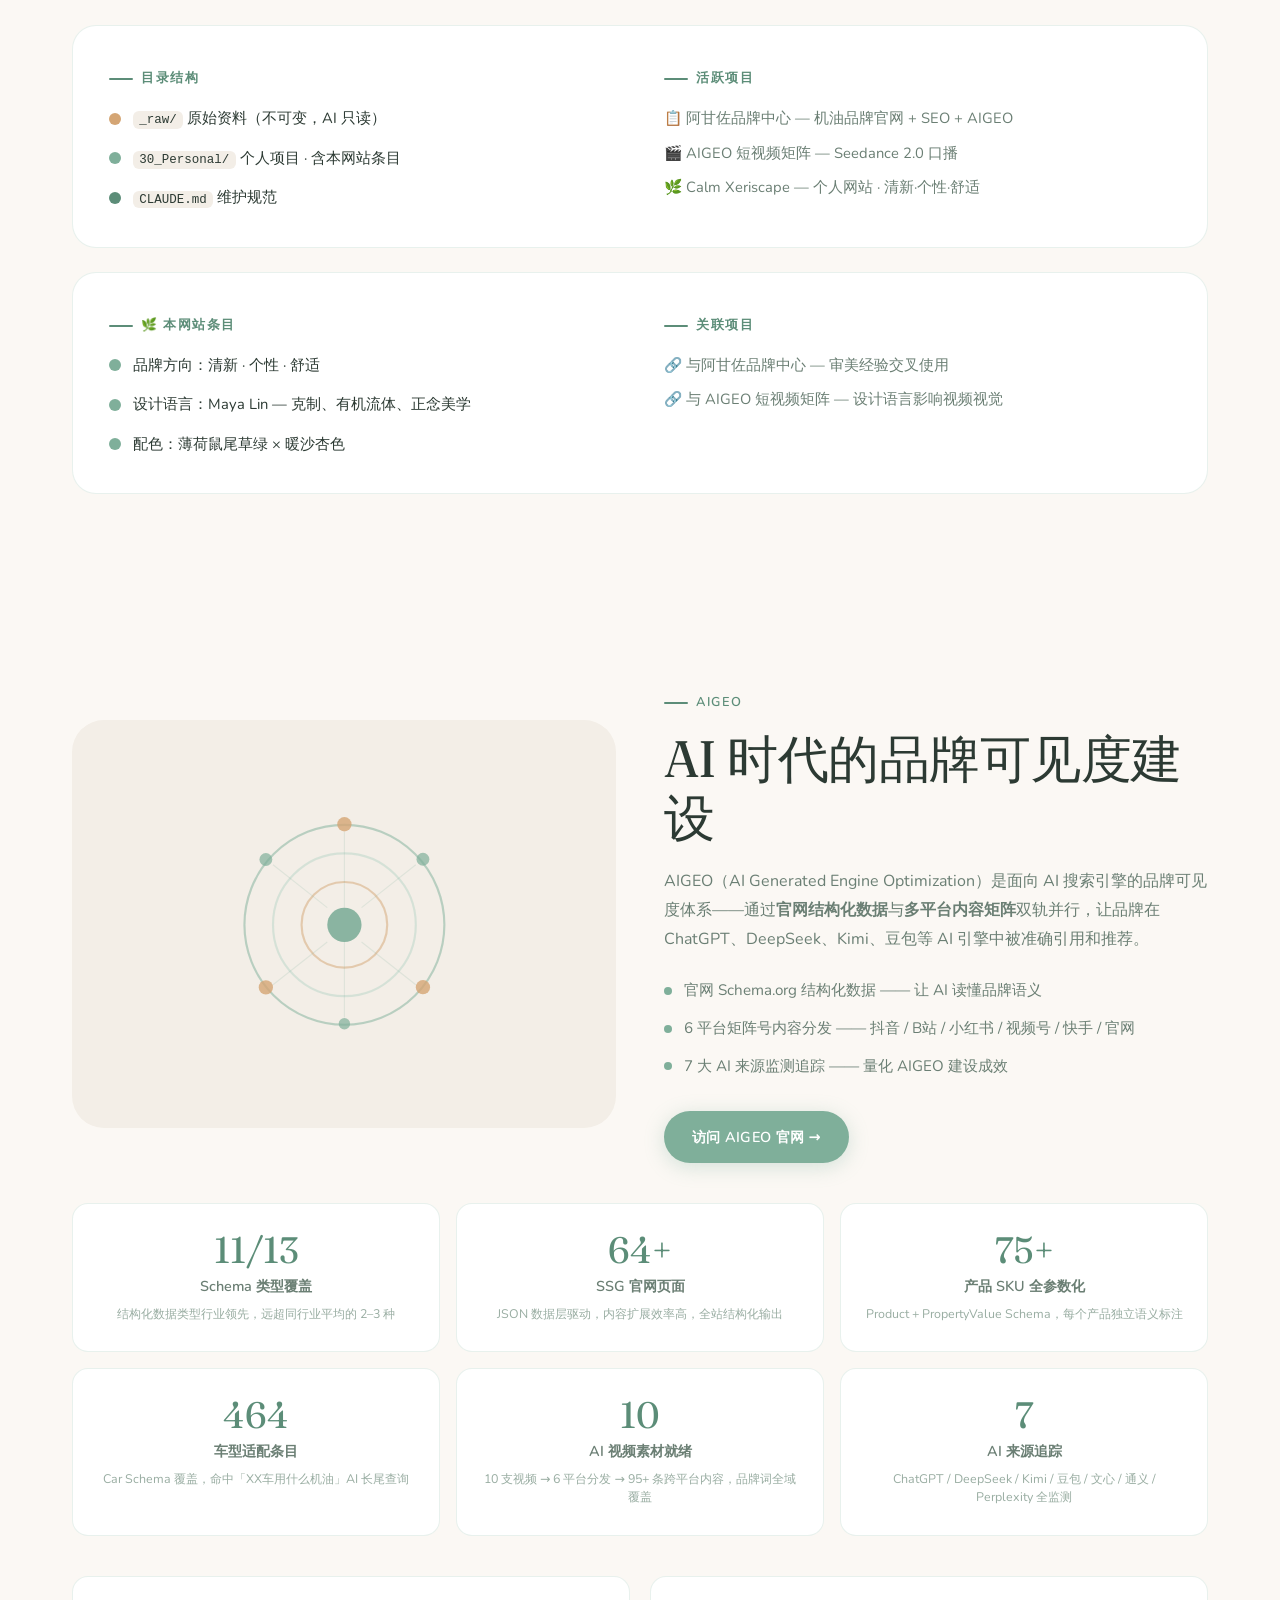
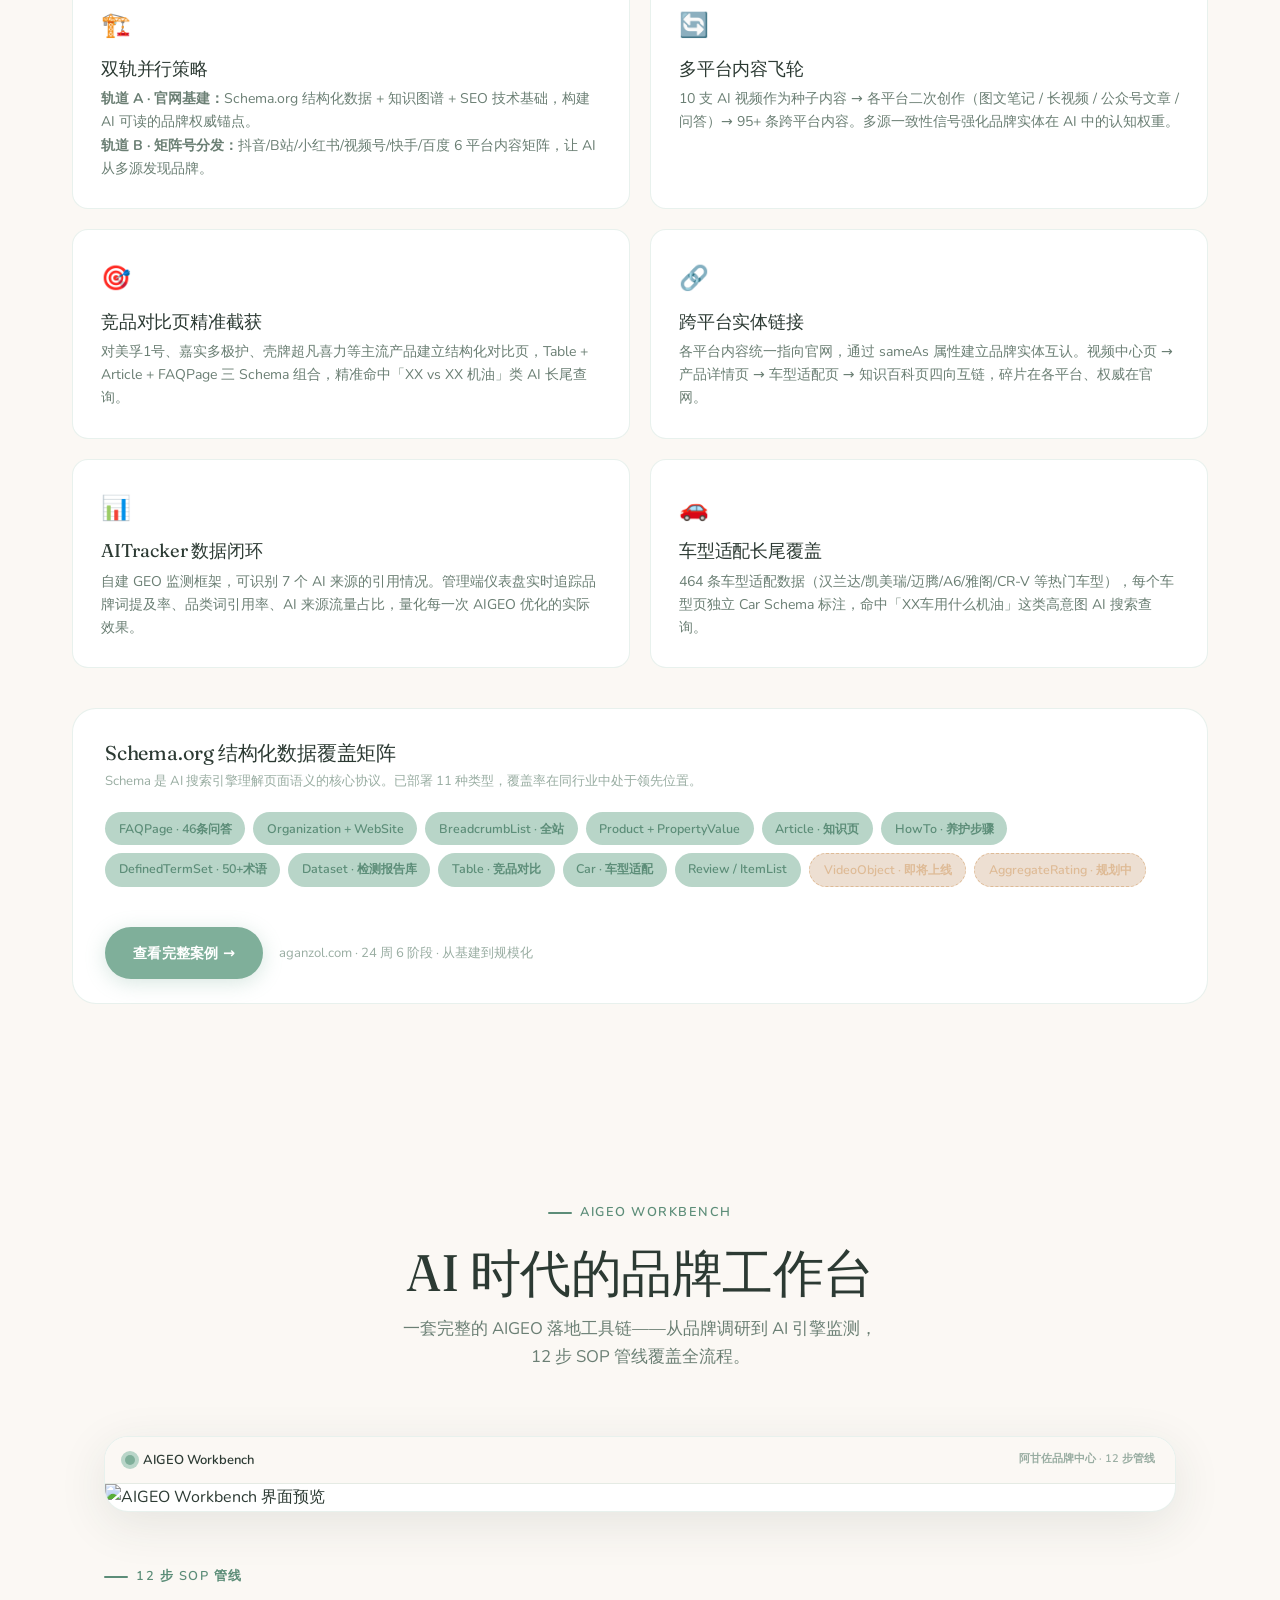
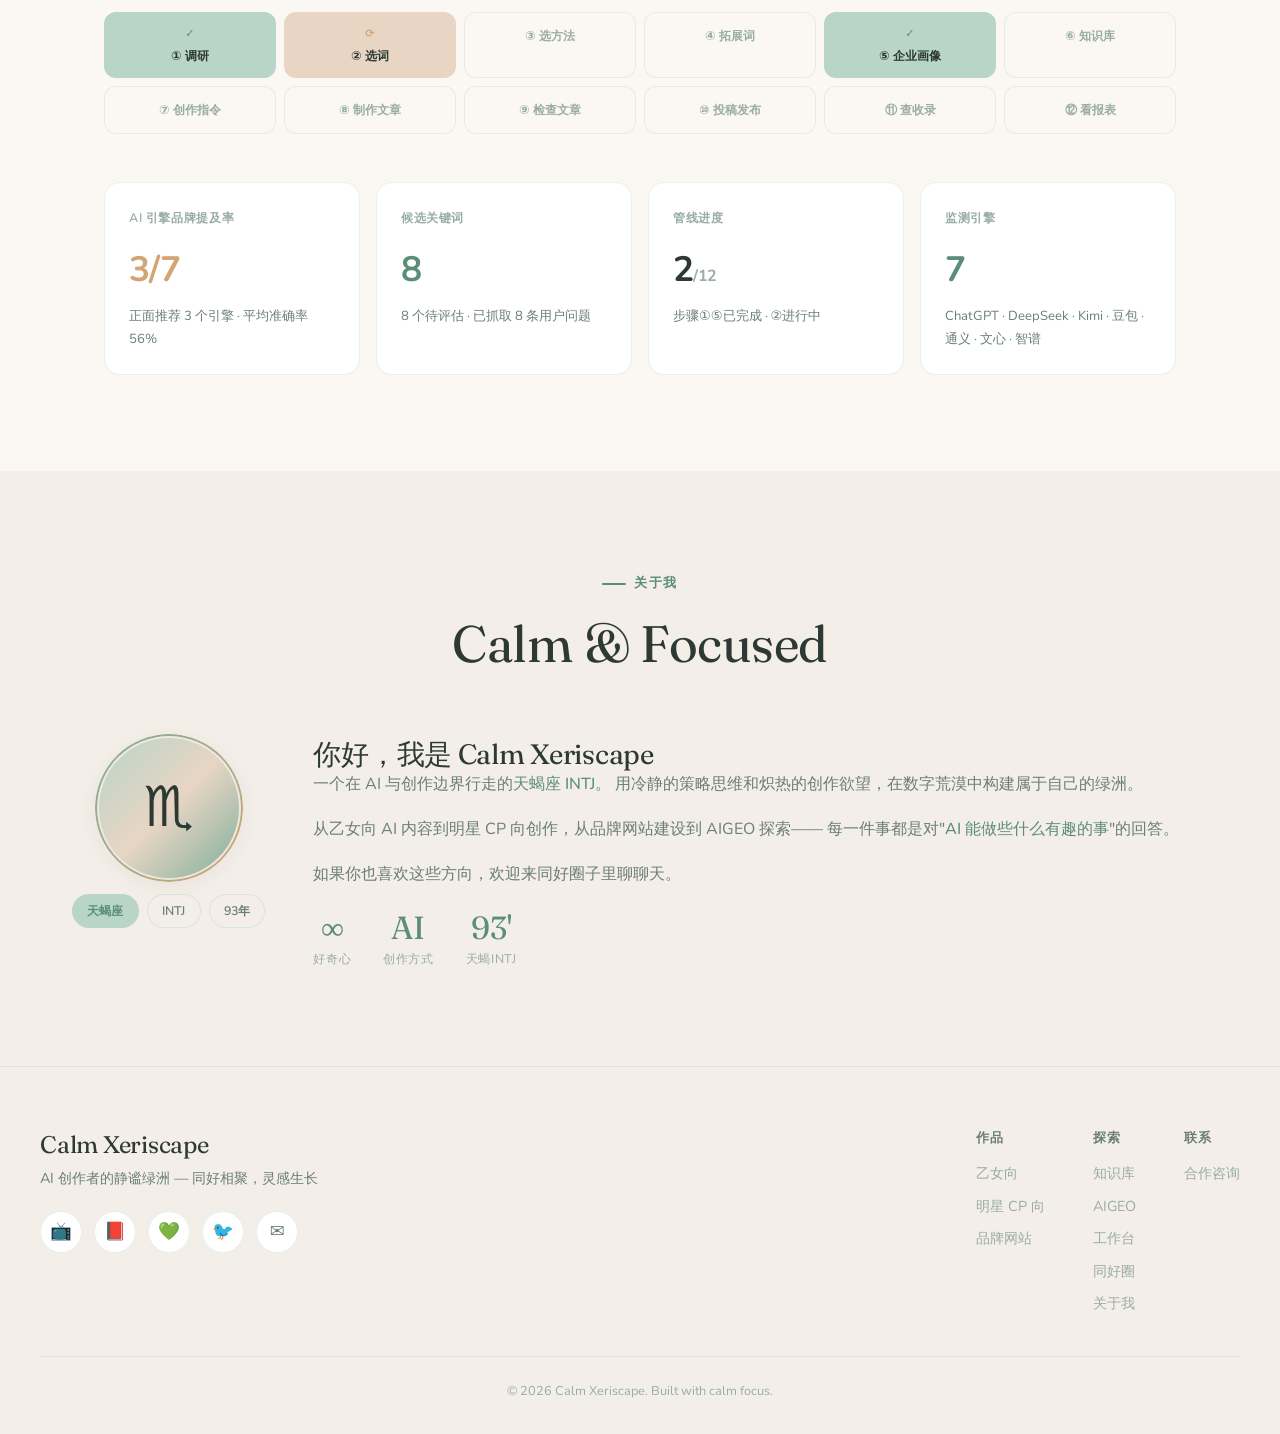
==== commit e3bad9a0: "update" ====
--- a/index.html
+++ b/index.html
@@ -568,6 +568,57 @@
 }
 
 /* ============================================
+   Works Screenshot Showcase
+   ============================================ */
+.showcase-section {
+  margin-top: 3rem;
+}
+
+.showcase-row {
+  display: grid;
+  grid-template-columns: 1fr 1fr;
+  gap: 1.25rem;
+  margin-top: 1.25rem;
+}
+
+.showcase-row.single {
+  grid-template-columns: 1fr;
+}
+
+.showcase-card {
+  background: var(--surface);
+  border: 1px solid var(--border);
+  border-radius: var(--radius-lg);
+  overflow: hidden;
+  transition: all 0.35s cubic-bezier(0.22, 1, 0.36, 1);
+}
+
+.showcase-card:hover {
+  transform: translateY(-3px);
+  box-shadow: var(--shadow-lg);
+}
+
+.showcase-card .showcase-img {
+  width: 100%;
+  height: auto;
+  display: block;
+}
+
+.showcase-card .showcase-caption {
+  padding: 0.75rem 1.25rem;
+  font-size: 0.82rem;
+  color: var(--text-secondary);
+  font-weight: 500;
+  text-align: center;
+  border-top: 1px solid var(--border);
+}
+
+.showcase-card.mobile {
+  max-width: 320px;
+  margin: 0 auto;
+}
+
+/* ============================================
    Community Section
    ============================================ */
 .community-highlight {
@@ -1321,6 +1372,8 @@
   .footer-links { gap: 1.5rem; }
   .works-grid { grid-template-columns: 1fr; }
   .community-highlight { grid-template-columns: repeat(2, 1fr); }
+  .showcase-row { grid-template-columns: 1fr; }
+  .showcase-card.mobile { max-width: 260px; }
 }
 
 @media (max-width: 480px) {
@@ -1506,6 +1559,27 @@
         <span class="tag">网站</span>
         <span class="tag">CP向</span>
         <span class="tag accent">计划中</span>
+      </div>
+    </div>
+  </div>
+
+  <!-- Screenshot Showcase -->
+  <div class="showcase-section fade-in">
+    <span class="section-label">视觉快照</span>
+    <div class="showcase-row">
+      <div class="showcase-card">
+        <img src="1.png" alt="小红书作品集截图" class="showcase-img" loading="lazy">
+        <div class="showcase-caption">小红书 · 作品集精选</div>
+      </div>
+      <div class="showcase-card mobile">
+        <img src="3.png" alt="乙女网站手机端截图" class="showcase-img" loading="lazy">
+        <div class="showcase-caption">sylus0418.com · 手机端</div>
+      </div>
+    </div>
+    <div class="showcase-row single" style="margin-top: 1.25rem;">
+      <div class="showcase-card">
+        <img src="2.png" alt="乙女网站桌面端截图" class="showcase-img" loading="lazy">
+        <div class="showcase-caption">sylus0418.com · 桌面端</div>
       </div>
     </div>
   </div>
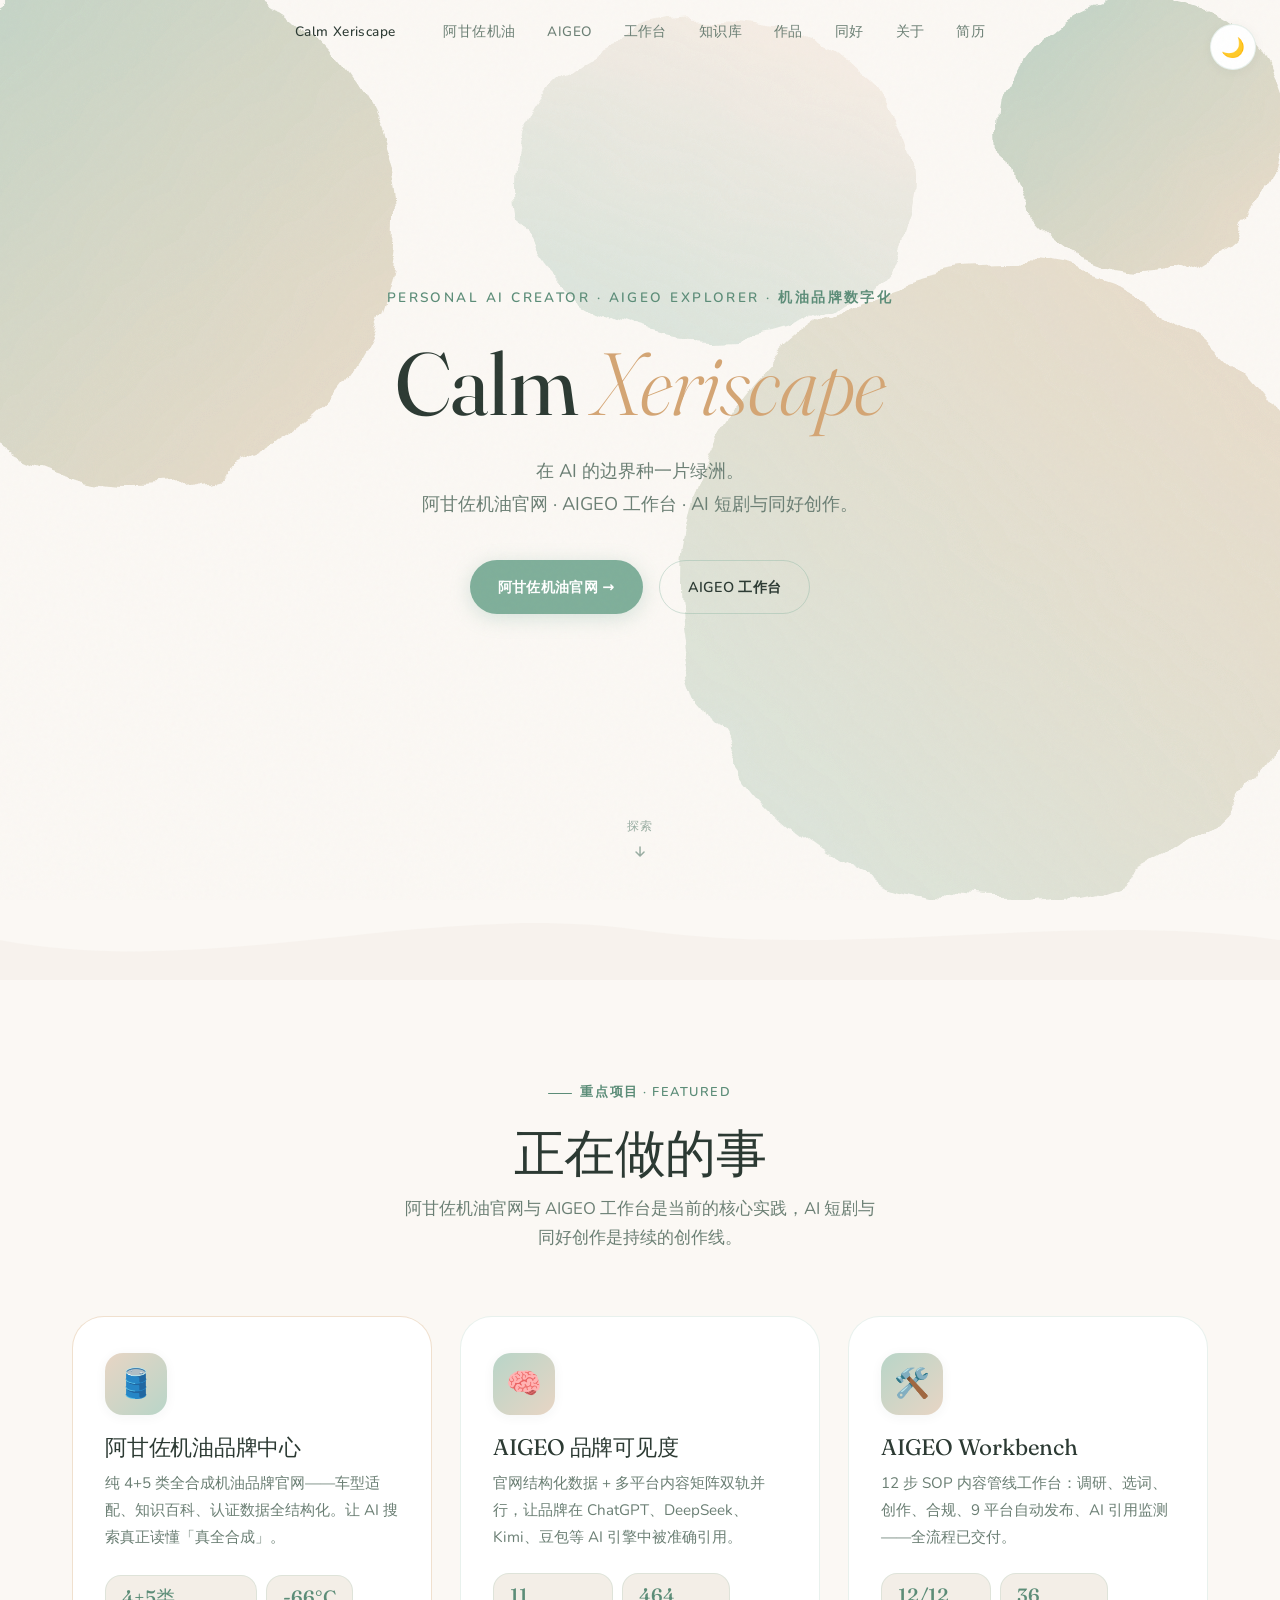
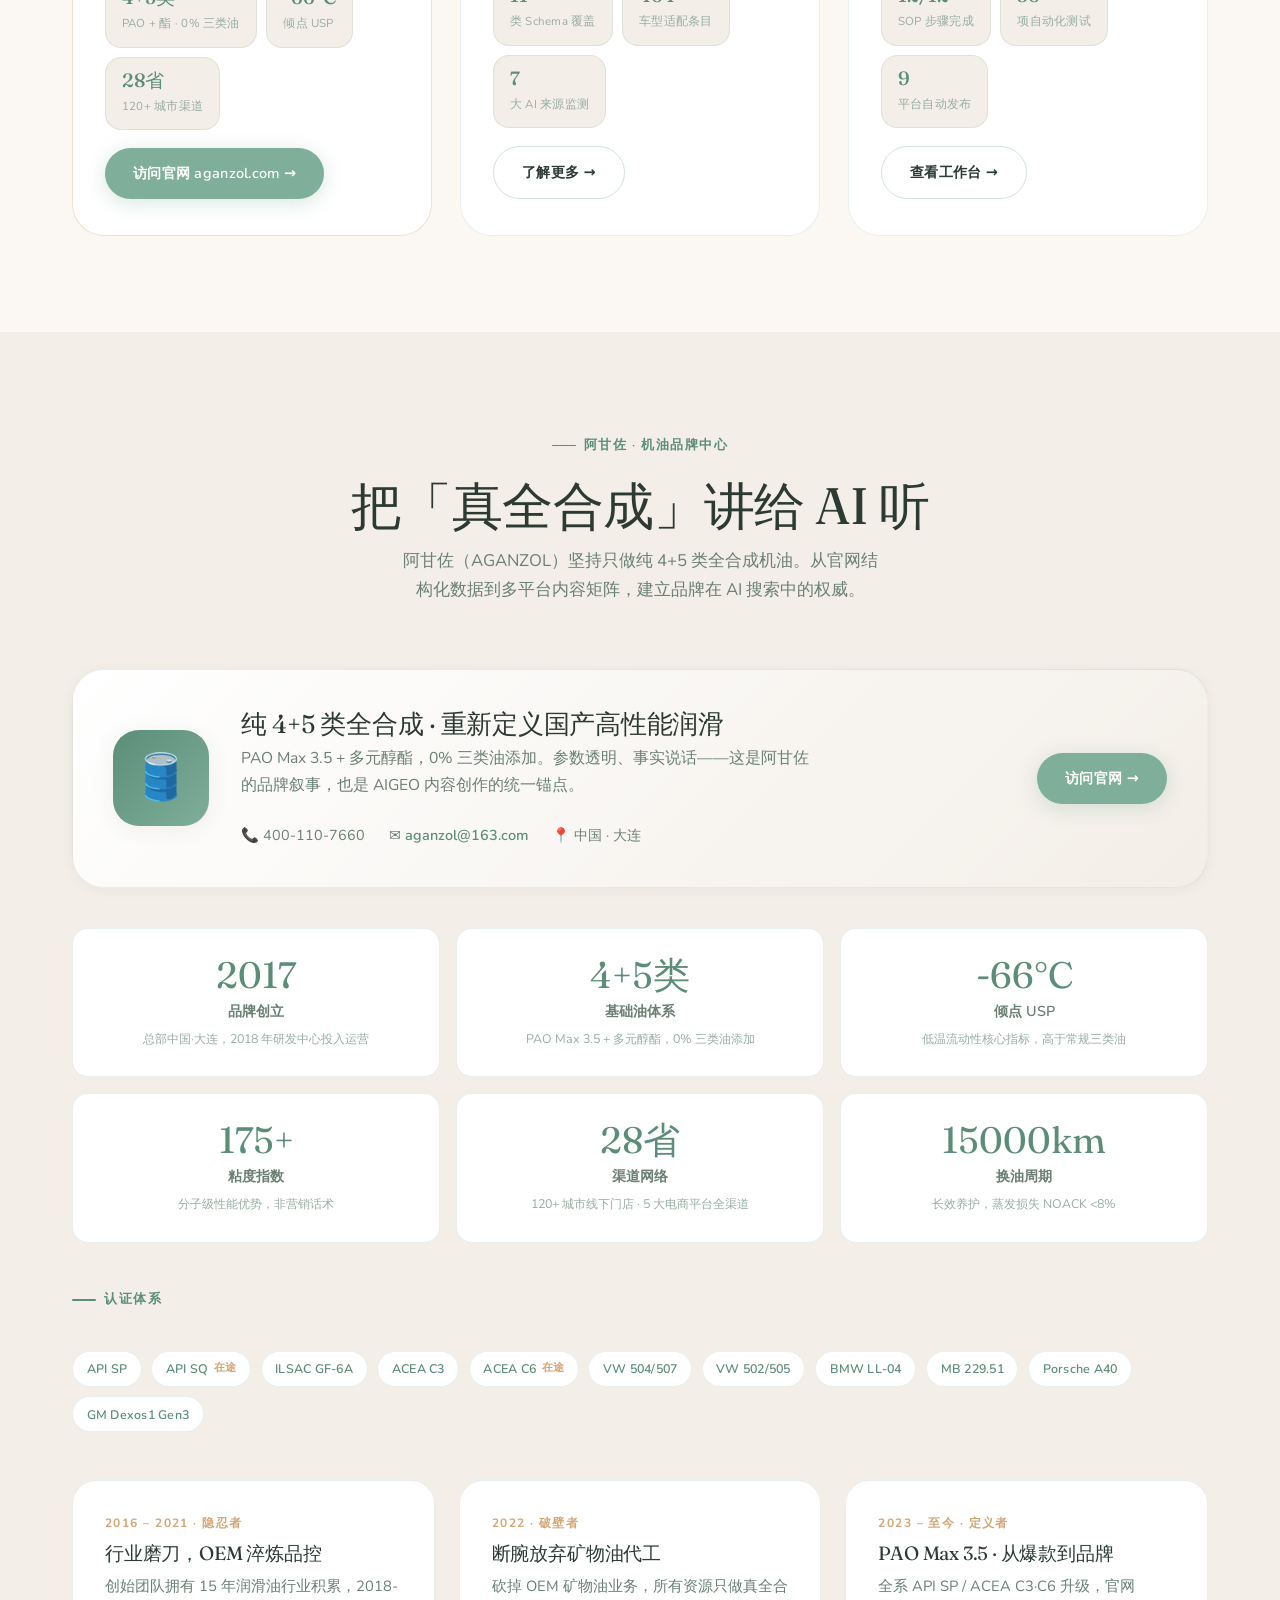
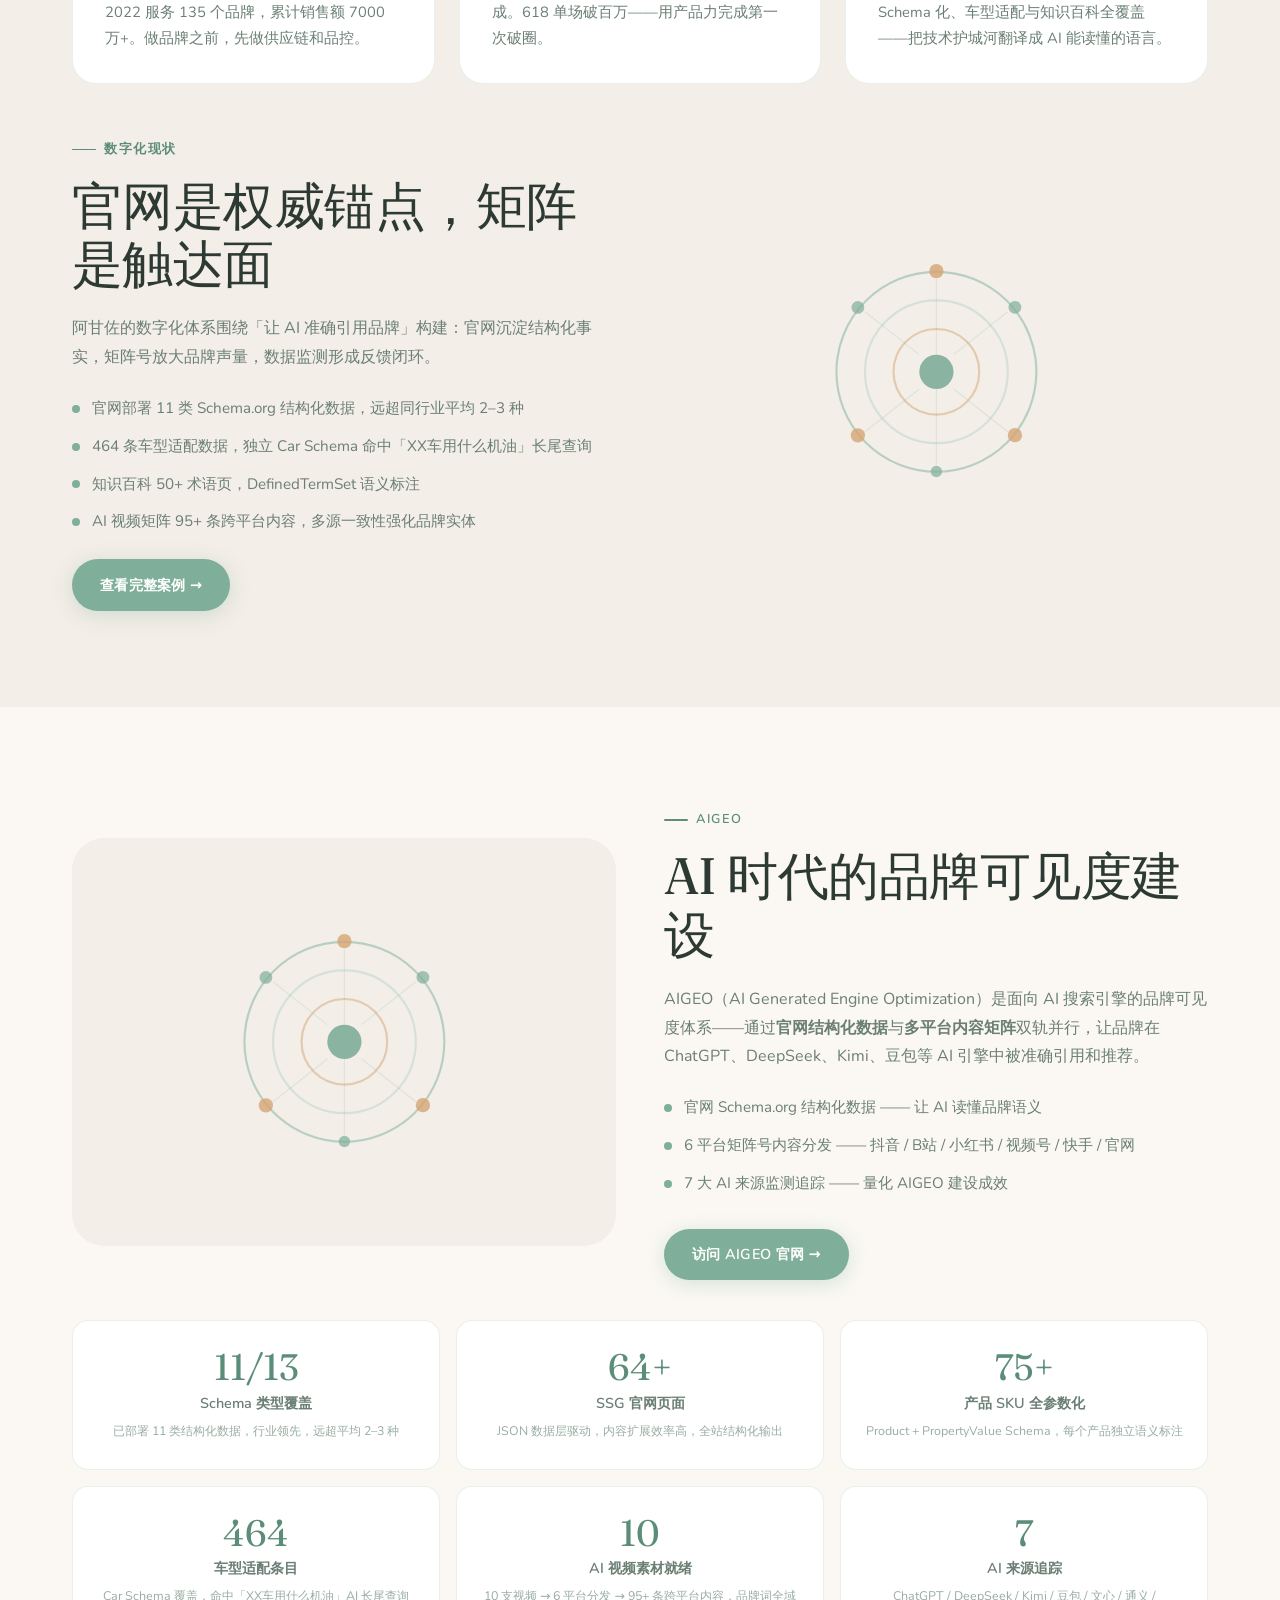
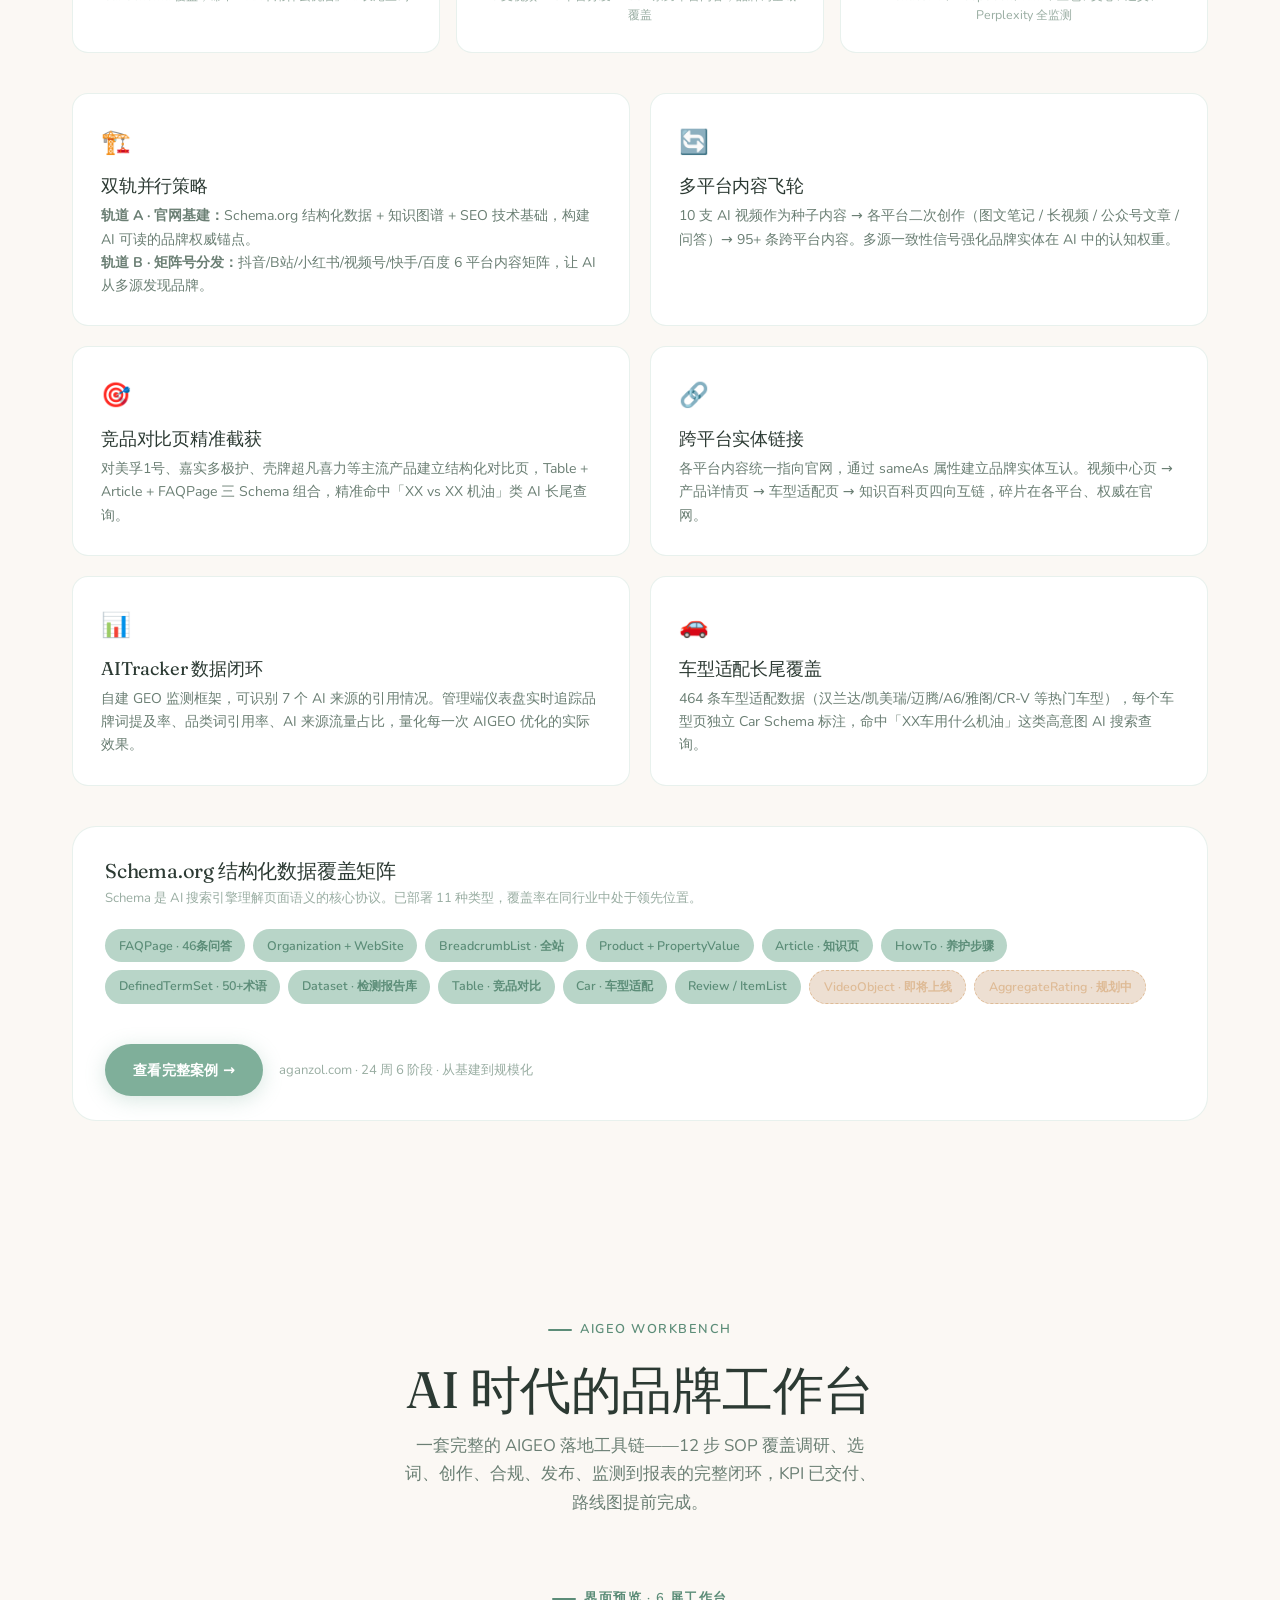
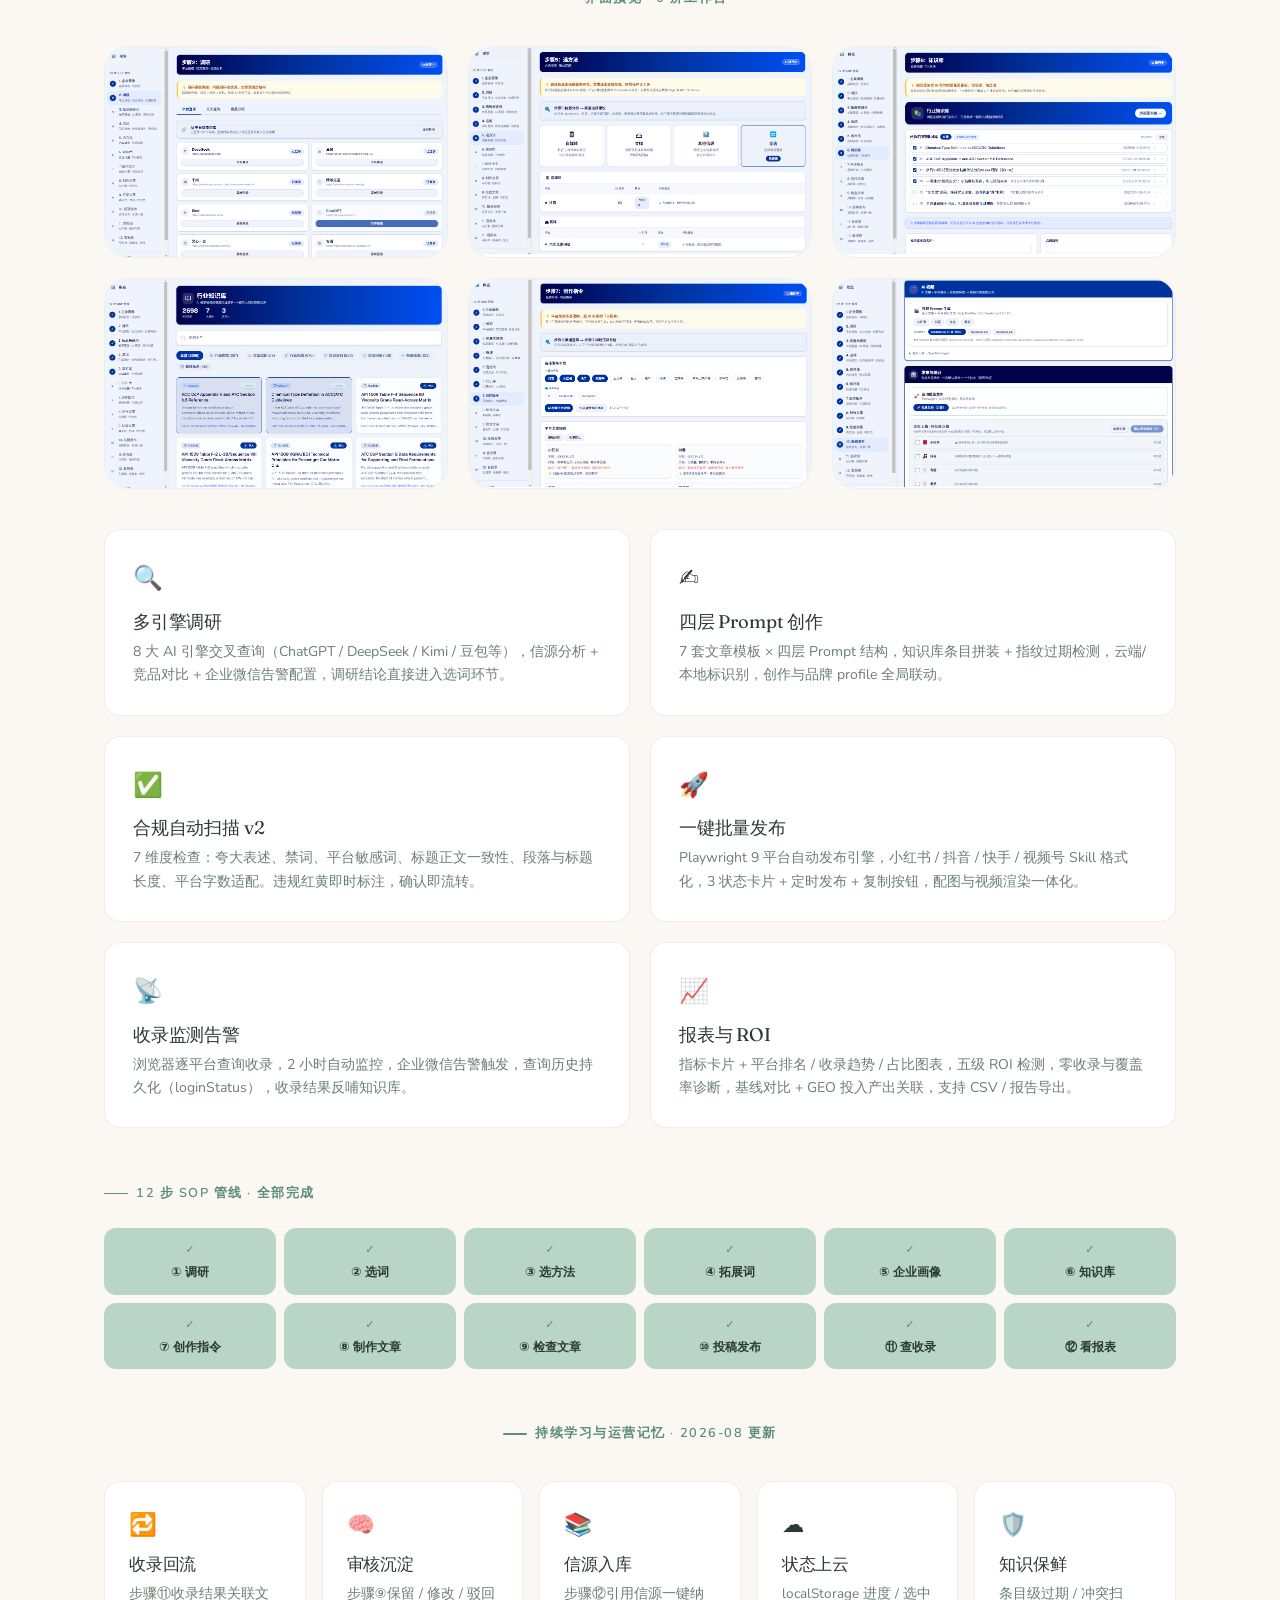
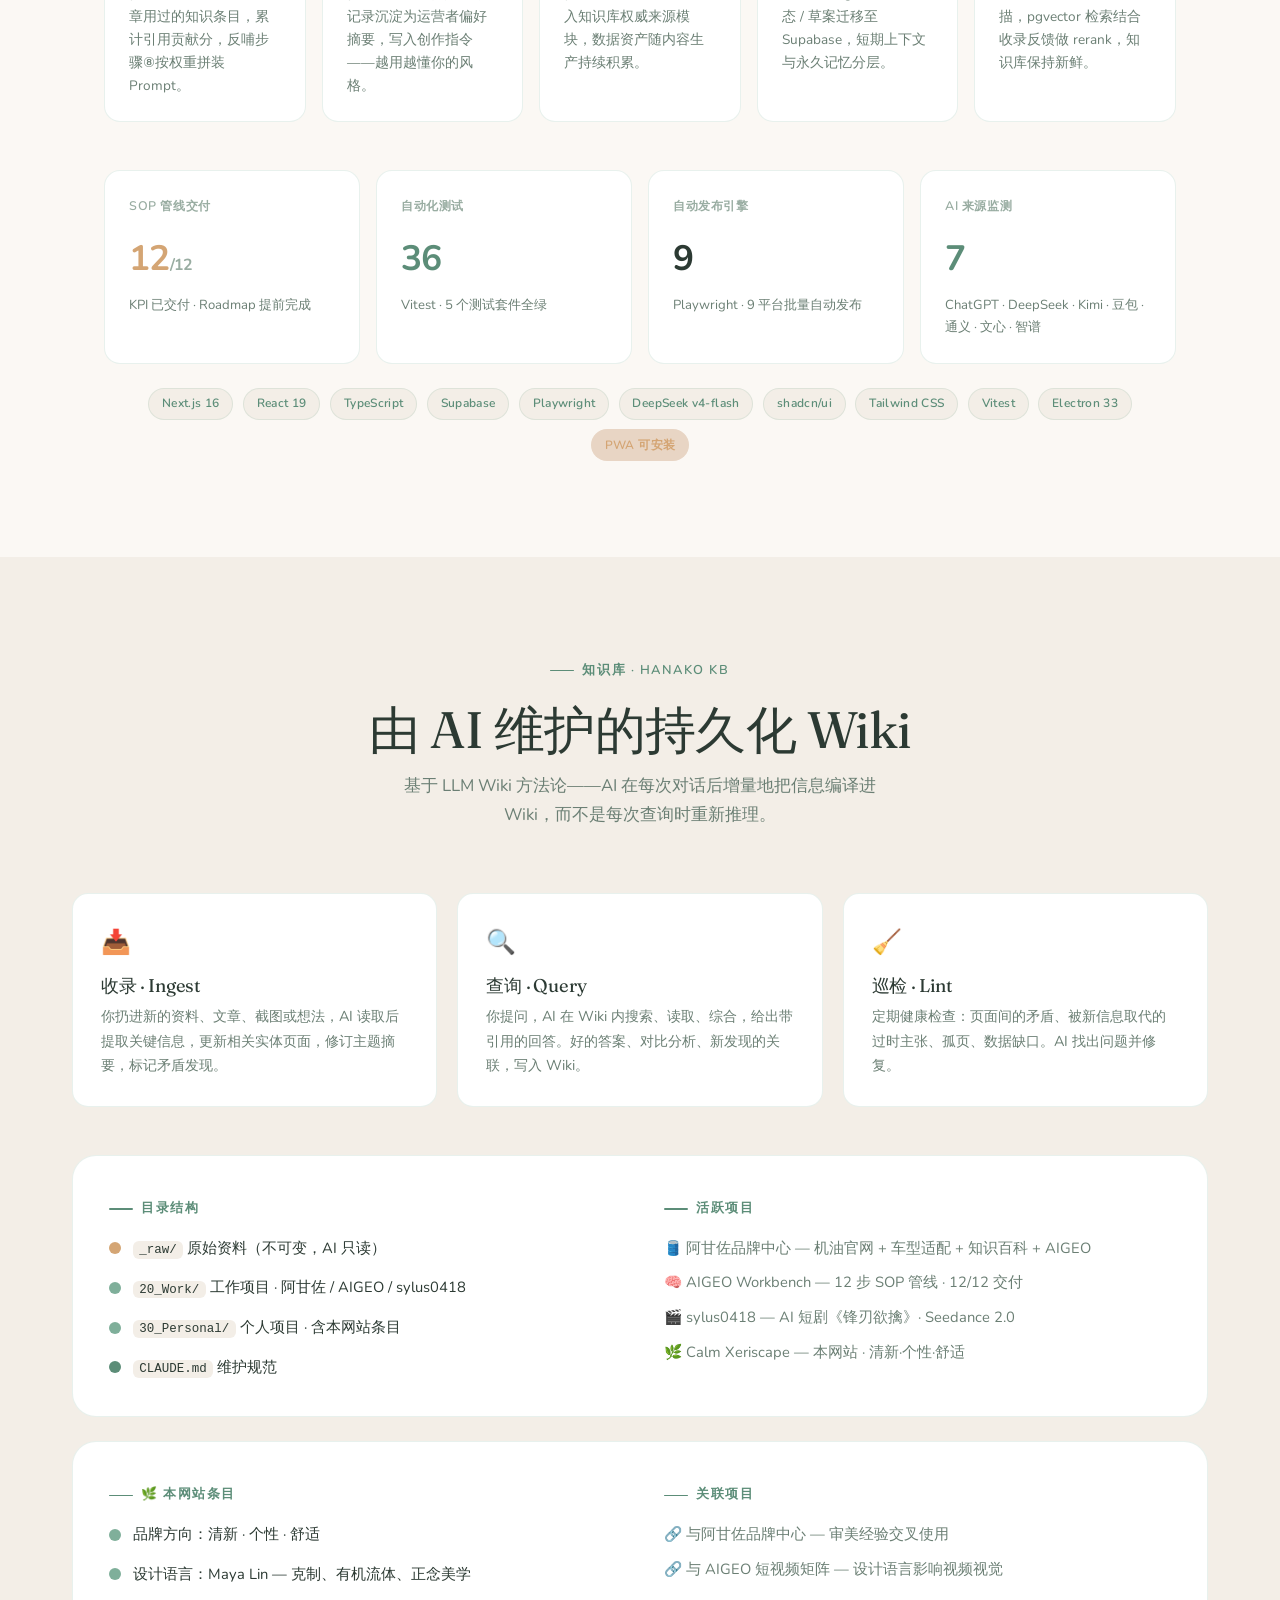
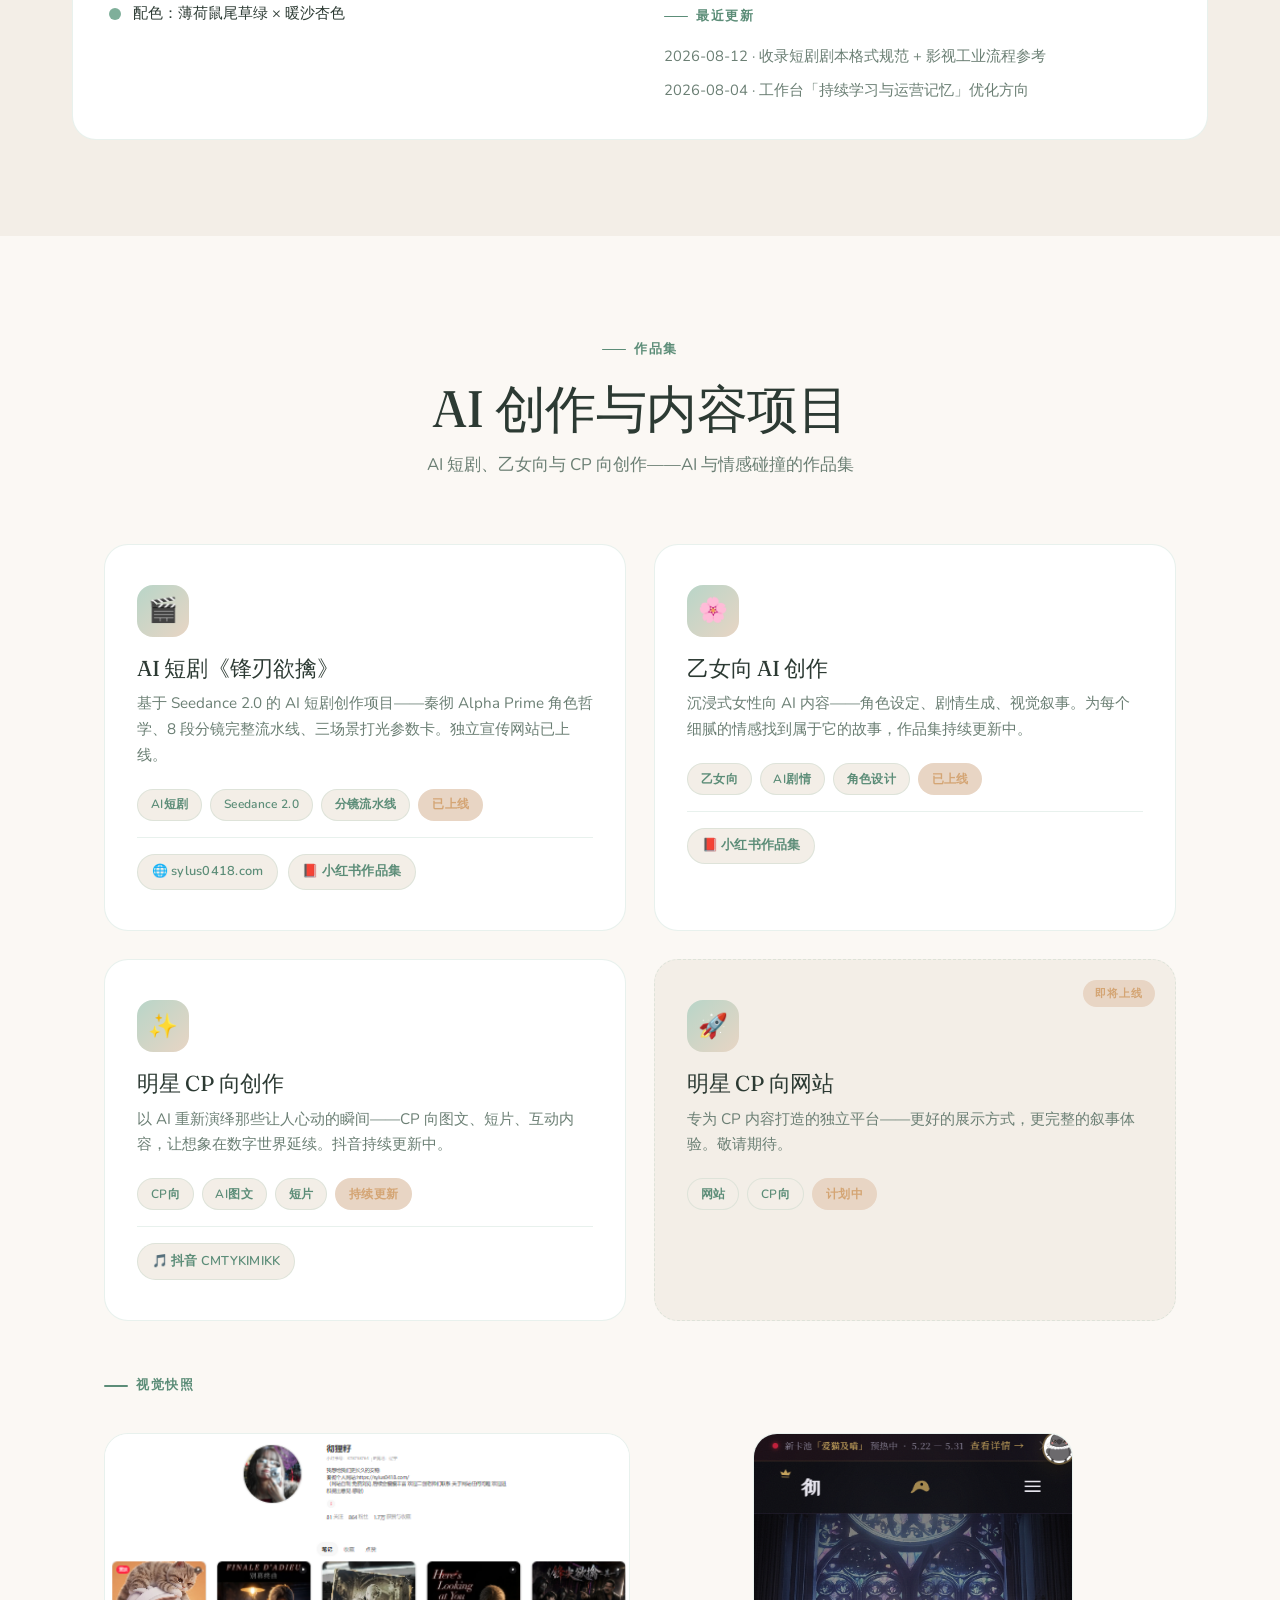
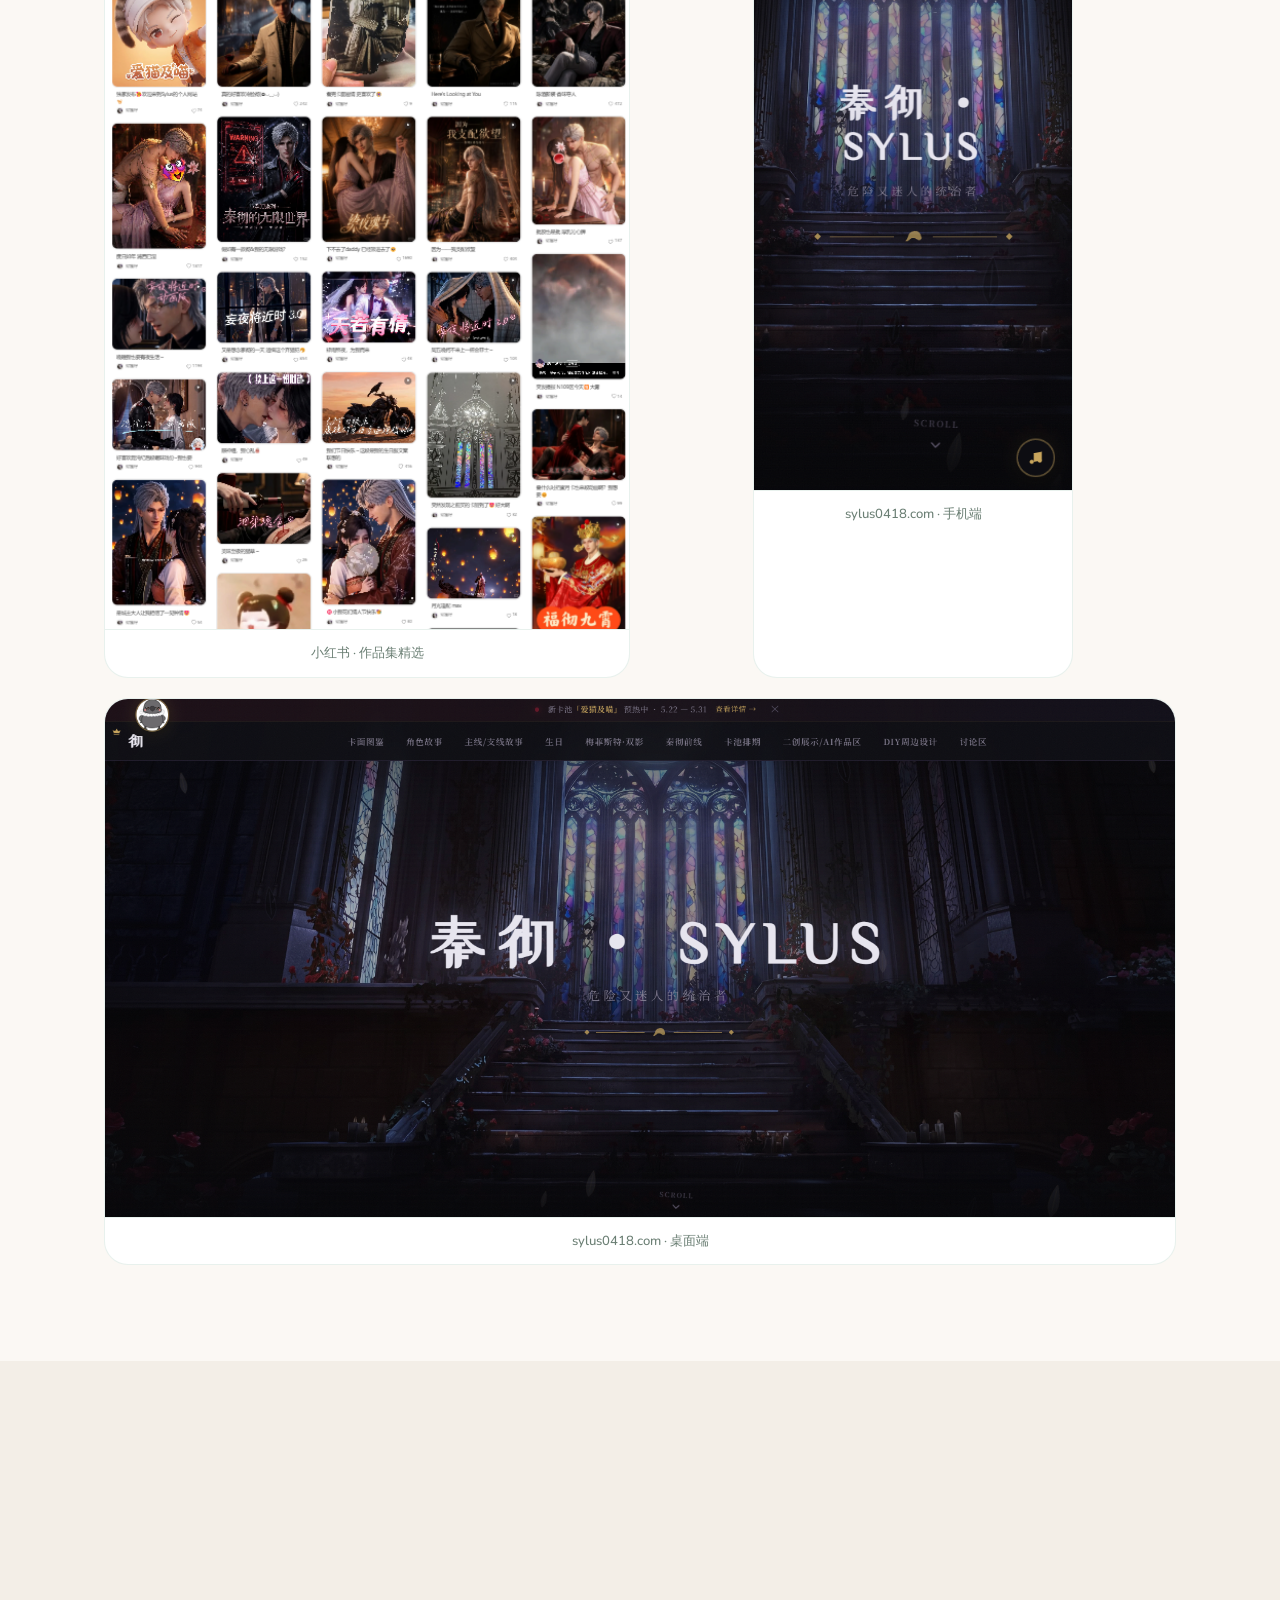
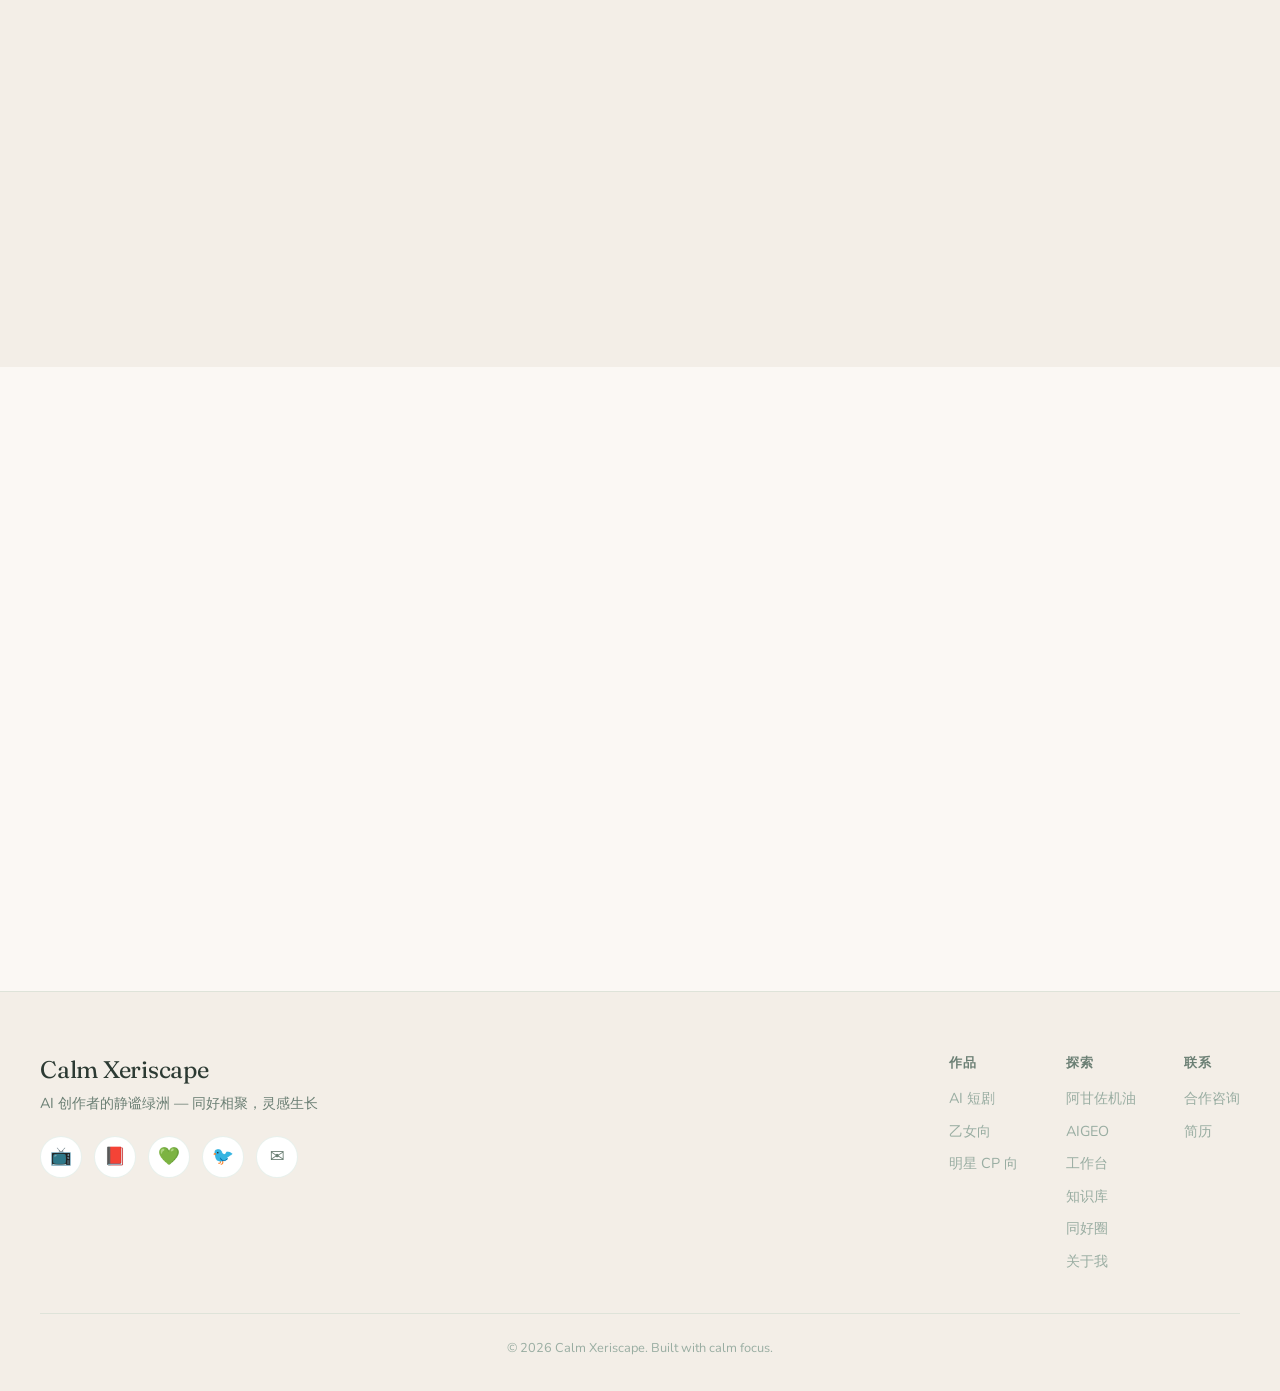
==== commit de6b9ded: "update" ====
--- a/index.html
+++ b/index.html
@@ -3,1438 +3,47 @@
 <head>
 <meta charset="UTF-8">
 <meta name="viewport" content="width=device-width, initial-scale=1.0">
-<title>Calm Xeriscape — AI Creator & AIGEO Explorer</title>
-<meta name="description" content="个人AI作品集 · 同好交流 · AIGEO学习分享 — 乙女向 / 明星CP向 AI创作">
-<meta name="keywords" content="AI创作,乙女向,CP向,AIGEO,个人网站,Calm Xeriscape">
+<title>Calm Xeriscape — AI Creator · AIGEO Explorer · 阿甘佐机油数字化</title>
+<meta name="description" content="个人网站 · AI 创作 · AIGEO 实践 · 机油品牌数字化 — 阿甘佐机油官网 (aganzol.com) 与 AIGEO 工作台，AI 短剧《锋刃欲擒》与同好创作社区">
+<meta name="keywords" content="阿甘佐,机油,aganzol,AIGEO,AI创作,AI短剧,锋刃欲擒,个人网站,Calm Xeriscape,工作台">
 <meta name="author" content="Calm Xeriscape">
 <link rel="icon" href="data:image/svg+xml,<svg xmlns='http://www.w3.org/2000/svg' viewBox='0 0 100 100'><text y='.9em' font-size='90'>🌿</text></svg>">
 
 <!-- Open Graph -->
-<meta property="og:title" content="Calm Xeriscape — AI Creator & AIGEO Explorer">
-<meta property="og:description" content="个人AI作品集 · 同好交流 · AIGEO学习分享 — 乙女向 / 明星CP向 AI创作">
+<meta property="og:title" content="Calm Xeriscape — AI Creator · AIGEO Explorer · 阿甘佐机油数字化">
+<meta property="og:description" content="个人网站 · AI 创作 · AIGEO 实践 · 机油品牌数字化 — 阿甘佐机油官网与 AIGEO 工作台">
 <meta property="og:type" content="website">
 <meta property="og:image" content="workbench-preview.png">
 <meta property="og:locale" content="zh_CN">
 
 <!-- Twitter Card -->
 <meta name="twitter:card" content="summary_large_image">
-<meta name="twitter:title" content="Calm Xeriscape — AI Creator & AIGEO Explorer">
-<meta name="twitter:description" content="个人AI作品集 · 同好交流 · AIGEO学习分享 — 乙女向 / 明星CP向 AI创作">
+<meta name="twitter:title" content="Calm Xeriscape — AI Creator · AIGEO Explorer · 阿甘佐机油数字化">
+<meta name="twitter:description" content="个人网站 · AI 创作 · AIGEO 实践 · 机油品牌数字化 — 阿甘佐机油官网与 AIGEO 工作台">
 <meta name="twitter:image" content="workbench-preview.png">
 
 <link rel="preconnect" href="https://fonts.googleapis.com">
 <link rel="preconnect" href="https://fonts.gstatic.com" crossorigin>
 <link href="https://fonts.googleapis.com/css2?family=Fraunces:ital,opsz,wght@0,9..144,300;0,9..144,400;0,9..144,500;0,9..144,600;1,9..144,400&family=Nunito:ital,wght@0,300;0,400;0,500;0,600;1,400&display=swap" rel="stylesheet">
-<style>
-/* ============================================
-   CSS Custom Properties — Light & Dark Themes
-   ============================================ */
-:root {
-  --bg: #FBF8F4;
-  --bg-alt: #F3EEE7;
-  --surface: #FFFFFF;
-  --surface-hover: #FAF7F2;
-  --primary: #7FAF9A;
-  --primary-soft: #B8D5C8;
-  --primary-deep: #5C8D78;
-  --accent: #C9A87C;
-  --accent-soft: #E8D5C4;
-  --accent-warm: #D4A574;
-  --text: #2C3A33;
-  --text-secondary: #6B7F74;
-  --text-muted: #99ADA2;
-  --border: rgba(127, 175, 154, 0.18);
-  --border-strong: rgba(127, 175, 154, 0.35);
-  --shadow-sm: 0 2px 12px rgba(44, 58, 51, 0.05);
-  --shadow: 0 4px 24px rgba(44, 58, 51, 0.07);
-  --shadow-lg: 0 12px 48px rgba(44, 58, 51, 0.10);
-  --radius-sm: 12px;
-  --radius: 16px;
-  --radius-lg: 24px;
-  --radius-xl: 32px;
-  --radius-full: 9999px;
-  --font-display: 'Fraunces', 'Noto Serif SC', 'Songti SC', serif;
-  --font-body: 'Nunito', system-ui, -apple-system, 'PingFang SC', sans-serif;
-  --noise-opacity: 0.025;
-  --blob-opacity-1: 0.50;
-  --blob-opacity-2: 0.35;
-  --blob-opacity-3: 0.28;
-  --transition-theme: 0.6s cubic-bezier(0.22, 1, 0.36, 1);
-}
-
-[data-theme="dark"] {
-  --bg: #1A2320;
-  --bg-alt: #1F2A26;
-  --surface: #232D29;
-  --surface-hover: #2A3530;
-  --primary: #8FC4AF;
-  --primary-soft: #5C8D78;
-  --primary-deep: #7FAF9A;
-  --accent: #D4B896;
-  --accent-soft: #4A3D30;
-  --accent-warm: #C9A87C;
-  --text: #E8EDEA;
-  --text-secondary: #98AFA4;
-  --text-muted: #5C7065;
-  --border: rgba(143, 196, 175, 0.12);
-  --border-strong: rgba(143, 196, 175, 0.25);
-  --shadow-sm: 0 2px 12px rgba(0, 0, 0, 0.12);
-  --shadow: 0 4px 24px rgba(0, 0, 0, 0.18);
-  --shadow-lg: 0 12px 48px rgba(0, 0, 0, 0.25);
-  --noise-opacity: 0.04;
-  --blob-opacity-1: 0.30;
-  --blob-opacity-2: 0.20;
-  --blob-opacity-3: 0.16;
-}
-
-/* ============================================
-   Base & Reset
-   ============================================ */
-*, *::before, *::after { box-sizing: border-box; margin: 0; padding: 0; }
-
-html {
-  scroll-behavior: smooth;
-  font-size: 16px;
-}
-
-body {
-  font-family: var(--font-body);
-  background-color: var(--bg);
-  color: var(--text);
-  line-height: 1.7;
-  transition: background-color var(--transition-theme), color var(--transition-theme);
-  overflow-x: hidden;
-  -webkit-font-smoothing: antialiased;
-}
-
-/* Global noise texture overlay */
-body::after {
-  content: '';
-  position: fixed;
-  inset: 0;
-  pointer-events: none;
-  z-index: 10000;
-  opacity: var(--noise-opacity);
-  transition: opacity var(--transition-theme);
-  background-image: url("data:image/svg+xml,%3Csvg viewBox='0 0 256 256' xmlns='http://www.w3.org/2000/svg'%3E%3Cfilter id='n'%3E%3CfeTurbulence type='fractalNoise' baseFrequency='0.85' numOctaves='4' stitchTiles='stitch'/%3E%3C/filter%3E%3Crect width='100%25' height='100%25' filter='url(%23n)' opacity='1'/%3E%3C/svg%3E");
-}
-
-/* ============================================
-   Typography
-   ============================================ */
-h1, h2, h3, h4 {
-  font-family: var(--font-display);
-  font-weight: 400;
-  line-height: 1.15;
-  letter-spacing: -0.01em;
-}
-
-h1 { font-size: clamp(3rem, 7vw, 5.5rem); }
-h2 { font-size: clamp(2rem, 4.5vw, 3.2rem); }
-h3 { font-size: clamp(1.25rem, 2.5vw, 1.75rem); }
-
-.section-label {
-  display: inline-flex;
-  align-items: center;
-  gap: 0.5rem;
-  font-family: var(--font-body);
-  font-size: 0.8rem;
-  font-weight: 600;
-  letter-spacing: 0.12em;
-  text-transform: uppercase;
-  color: var(--primary-deep);
-  margin-bottom: 1rem;
-}
-
-.section-label::before {
-  content: '';
-  display: block;
-  width: 1.5rem;
-  height: 1.5px;
-  background: var(--primary-deep);
-  border-radius: 1px;
-}
-
-/* ============================================
-   Theme Toggle
-   ============================================ */
-.theme-toggle {
-  position: fixed;
-  top: 1.5rem;
-  right: 1.5rem;
-  z-index: 1000;
-  width: 46px;
-  height: 46px;
-  border-radius: var(--radius-full);
-  background: var(--surface);
-  border: 1.5px solid var(--border);
-  cursor: pointer;
-  display: flex;
-  align-items: center;
-  justify-content: center;
-  font-size: 1.2rem;
-  transition: all 0.35s cubic-bezier(0.22, 1, 0.36, 1);
-  box-shadow: var(--shadow-sm);
-  backdrop-filter: blur(12px);
-  -webkit-backdrop-filter: blur(12px);
-}
-
-.theme-toggle:hover {
-  border-color: var(--primary);
-  box-shadow: var(--shadow);
-  transform: scale(1.05);
-}
-
-.theme-toggle .icon-sun,
-.theme-toggle .icon-moon {
-  position: absolute;
-  transition: all 0.35s cubic-bezier(0.22, 1, 0.36, 1);
-}
-
-[data-theme="light"] .theme-toggle .icon-moon { opacity: 1; transform: rotate(0deg); }
-[data-theme="light"] .theme-toggle .icon-sun { opacity: 0; transform: rotate(90deg); }
-[data-theme="dark"] .theme-toggle .icon-moon { opacity: 0; transform: rotate(-90deg); }
-[data-theme="dark"] .theme-toggle .icon-sun { opacity: 1; transform: rotate(0deg); }
-
-/* ============================================
-   Navigation
-   ============================================ */
-.nav {
-  position: fixed;
-  top: 0;
-  left: 0;
-  right: 0;
-  z-index: 900;
-  padding: 1.25rem 2rem;
-  display: flex;
-  align-items: center;
-  justify-content: center;
-  gap: 2.5rem;
-  transition: all 0.4s cubic-bezier(0.22, 1, 0.36, 1);
-}
-
-.nav.scrolled {
-  background: var(--surface);
-  box-shadow: var(--shadow-sm);
-  backdrop-filter: blur(20px);
-  -webkit-backdrop-filter: blur(20px);
-  padding: 0.75rem 2rem;
-}
-
-.nav a {
-  font-family: var(--font-body);
-  font-size: 0.85rem;
-  font-weight: 500;
-  color: var(--text-secondary);
-  text-decoration: none;
-  letter-spacing: 0.03em;
-  transition: color 0.3s;
-  position: relative;
-}
-
-.nav a::after {
-  content: '';
-  position: absolute;
-  bottom: -4px;
-  left: 50%;
-  transform: translateX(-50%) scaleX(0);
-  width: 100%;
-  height: 1.5px;
-  background: var(--primary);
-  border-radius: 1px;
-  transition: transform 0.3s cubic-bezier(0.22, 1, 0.36, 1);
-}
-
-.nav a:hover { color: var(--primary-deep); }
-.nav a:hover::after { transform: translateX(-50%) scaleX(1); }
-
-.nav-brand {
-  font-family: var(--font-display);
-  font-size: 1.1rem;
-  font-weight: 500;
-  color: var(--text) !important;
-  margin-right: 1rem;
-}
-
-/* ============================================
-   Section Shared
-   ============================================ */
-.section {
-  padding: 6rem 2rem;
-  max-width: 1200px;
-  margin: 0 auto;
-  position: relative;
-}
-
-.section-alt {
-  background: var(--bg-alt);
-  max-width: none;
-  padding-left: 0;
-  padding-right: 0;
-  transition: background var(--transition-theme);
-}
-
-.section-wrap {
-  max-width: 1200px;
-  margin: 0 auto;
-  padding: 0 2rem;
-}
-
-.section-header {
-  text-align: center;
-  margin-bottom: 4rem;
-}
-
-.section-header h2 {
-  margin-bottom: 0.75rem;
-}
-
-.section-header .section-label {
-  margin-bottom: 1.25rem;
-}
-
-.section-header p {
-  color: var(--text-secondary);
-  font-size: 1.05rem;
-  max-width: 480px;
-  margin: 0 auto;
-}
-
-/* ============================================
-   Hero Section
-   ============================================ */
-.hero {
-  min-height: 100vh;
-  display: flex;
-  align-items: center;
-  justify-content: center;
-  position: relative;
-  padding: 2rem;
-  overflow: hidden;
-}
-
-/* Organic fluid blob background */
-.hero-organic {
-  position: absolute;
-  inset: 0;
-  pointer-events: none;
-  overflow: hidden;
-}
-
-.hero-organic svg {
-  width: 100%;
-  height: 100%;
-}
-
-.blob {
-  animation: floatBlob 20s ease-in-out infinite;
-  transform-origin: center;
-}
-
-.blob:nth-child(2) { animation-delay: -7s; animation-duration: 25s; }
-.blob:nth-child(3) { animation-delay: -14s; animation-duration: 22s; }
-.blob:nth-child(4) { animation-delay: -3s; animation-duration: 28s; }
-
-@keyframes floatBlob {
-  0%, 100% { transform: translate(0, 0) rotate(0deg) scale(1); }
-  25% { transform: translate(3%, -2%) rotate(3deg) scale(1.04); }
-  50% { transform: translate(-1%, 1%) rotate(-2deg) scale(0.97); }
-  75% { transform: translate(2%, 2%) rotate(1deg) scale(1.02); }
-}
-
-.hero-content {
-  position: relative;
-  z-index: 2;
-  text-align: center;
-  max-width: 800px;
-}
-
-.hero-eyebrow {
-  font-family: var(--font-body);
-  font-size: 0.85rem;
-  font-weight: 600;
-  letter-spacing: 0.18em;
-  text-transform: uppercase;
-  color: var(--primary-deep);
-  margin-bottom: 1.5rem;
-}
-
-.hero h1 {
-  margin-bottom: 1.25rem;
-  font-weight: 400;
-}
-
-.hero h1 .italic {
-  font-style: italic;
-  font-weight: 300;
-  color: var(--accent-warm);
-}
-
-.hero-tagline {
-  font-size: 1.15rem;
-  color: var(--text-secondary);
-  max-width: 460px;
-  margin: 0 auto 2.5rem;
-  line-height: 1.8;
-}
-
-.hero-actions {
-  display: flex;
-  gap: 1rem;
-  justify-content: center;
-  flex-wrap: wrap;
-}
-
-.btn {
-  display: inline-flex;
-  align-items: center;
-  gap: 0.5rem;
-  padding: 0.85rem 1.75rem;
-  border-radius: var(--radius-full);
-  font-family: var(--font-body);
-  font-size: 0.9rem;
-  font-weight: 600;
-  text-decoration: none;
-  letter-spacing: 0.02em;
-  cursor: pointer;
-  border: none;
-  transition: all 0.35s cubic-bezier(0.22, 1, 0.36, 1);
-}
-
-.btn-primary {
-  background: var(--primary);
-  color: #FFFFFF;
-  box-shadow: 0 4px 20px rgba(127, 175, 154, 0.30);
-}
-
-.btn-primary:hover {
-  background: var(--primary-deep);
-  box-shadow: 0 6px 28px rgba(127, 175, 154, 0.40);
-  transform: translateY(-2px);
-}
-
-.btn-ghost {
-  background: transparent;
-  color: var(--text);
-  border: 1.5px solid var(--border-strong);
-}
-
-.btn-ghost:hover {
-  border-color: var(--primary);
-  background: var(--surface);
-  transform: translateY(-2px);
-}
-
-.hero-scroll-hint {
-  position: absolute;
-  bottom: 2.5rem;
-  left: 50%;
-  transform: translateX(-50%);
-  z-index: 2;
-  display: flex;
-  flex-direction: column;
-  align-items: center;
-  gap: 0.5rem;
-  color: var(--text-muted);
-  font-size: 0.75rem;
-  letter-spacing: 0.08em;
-  animation: bounceHint 2s ease-in-out infinite;
-}
-
-@keyframes bounceHint {
-  0%, 100% { transform: translateX(-50%) translateY(0); }
-  50% { transform: translateX(-50%) translateY(8px); }
-}
-
-/* ============================================
-   Organic Wave Dividers
-   ============================================ */
-.wave-divider {
-  position: relative;
-  height: 80px;
-  overflow: hidden;
-}
-
-.wave-divider svg {
-  position: absolute;
-  width: 100%;
-  height: 100%;
-}
-
-/* ============================================
-   Works / Portfolio Section
-   ============================================ */
-.works-grid {
-  display: grid;
-  grid-template-columns: repeat(auto-fit, minmax(340px, 1fr));
-  gap: 1.75rem;
-}
-
-.work-card {
-  background: var(--surface);
-  border-radius: var(--radius-lg);
-  border: 1px solid var(--border);
-  padding: 2.5rem 2rem;
-  transition: all 0.4s cubic-bezier(0.22, 1, 0.36, 1);
-  position: relative;
-  overflow: hidden;
-}
-
-.work-card::before {
-  content: '';
-  position: absolute;
-  top: 0;
-  left: 0;
-  right: 0;
-  height: 3px;
-  background: linear-gradient(90deg, var(--primary), var(--accent-warm));
-  opacity: 0;
-  transition: opacity 0.4s;
-}
-
-.work-card:hover {
-  transform: translateY(-6px);
-  box-shadow: var(--shadow-lg);
-  border-color: var(--border-strong);
-}
-
-.work-card:hover::before { opacity: 1; }
-
-.work-card-icon {
-  width: 52px;
-  height: 52px;
-  border-radius: var(--radius);
-  background: linear-gradient(135deg, var(--primary-soft), var(--accent-soft));
-  display: flex;
-  align-items: center;
-  justify-content: center;
-  font-size: 1.5rem;
-  margin-bottom: 1.25rem;
-}
-
-.work-card h3 {
-  margin-bottom: 0.6rem;
-  font-size: 1.35rem;
-}
-
-.work-card p {
-  color: var(--text-secondary);
-  font-size: 0.95rem;
-  line-height: 1.7;
-  margin-bottom: 1.25rem;
-}
-
-.work-card .tag-row {
-  display: flex;
-  gap: 0.5rem;
-  flex-wrap: wrap;
-}
-
-.tag {
-  display: inline-block;
-  padding: 0.3rem 0.8rem;
-  border-radius: var(--radius-full);
-  font-size: 0.75rem;
-  font-weight: 600;
-  letter-spacing: 0.03em;
-  background: var(--bg-alt);
-  color: var(--primary-deep);
-  border: 1px solid var(--border);
-}
-
-.tag.accent {
-  color: var(--accent-warm);
-  background: var(--accent-soft);
-  border-color: transparent;
-}
-
-.work-card-soon {
-  background: var(--bg-alt);
-  border-style: dashed;
-}
-
-.work-card-soon .badge-soon {
-  position: absolute;
-  top: 1.25rem;
-  right: 1.25rem;
-  font-size: 0.7rem;
-  font-weight: 700;
-  letter-spacing: 0.08em;
-  text-transform: uppercase;
-  color: var(--accent-warm);
-  background: var(--accent-soft);
-  padding: 0.25rem 0.75rem;
-  border-radius: var(--radius-full);
-}
-
-/* ============================================
-   Works Screenshot Showcase
-   ============================================ */
-.showcase-section {
-  margin-top: 3rem;
-}
-
-.showcase-row {
-  display: grid;
-  grid-template-columns: 1fr 1fr;
-  gap: 1.25rem;
-  margin-top: 1.25rem;
-}
-
-.showcase-row.single {
-  grid-template-columns: 1fr;
-}
-
-.showcase-card {
-  background: var(--surface);
-  border: 1px solid var(--border);
-  border-radius: var(--radius-lg);
-  overflow: hidden;
-  transition: all 0.35s cubic-bezier(0.22, 1, 0.36, 1);
-}
-
-.showcase-card:hover {
-  transform: translateY(-3px);
-  box-shadow: var(--shadow-lg);
-}
-
-.showcase-card .showcase-img {
-  width: 100%;
-  height: auto;
-  display: block;
-}
-
-.showcase-card .showcase-caption {
-  padding: 0.75rem 1.25rem;
-  font-size: 0.82rem;
-  color: var(--text-secondary);
-  font-weight: 500;
-  text-align: center;
-  border-top: 1px solid var(--border);
-}
-
-.showcase-card.mobile {
-  max-width: 320px;
-  margin: 0 auto;
-}
-
-/* ============================================
-   Community Section
-   ============================================ */
-.community-highlight {
-  display: grid;
-  grid-template-columns: repeat(auto-fit, minmax(180px, 1fr));
-  gap: 1.25rem;
-  margin-top: 2rem;
-}
-
-.community-card {
-  background: var(--surface);
-  border: 1px solid var(--border);
-  border-radius: var(--radius);
-  padding: 2rem 1.5rem;
-  text-align: center;
-  transition: all 0.35s cubic-bezier(0.22, 1, 0.36, 1);
-  text-decoration: none;
-  color: var(--text);
-  display: flex;
-  flex-direction: column;
-  align-items: center;
-  gap: 0.75rem;
-}
-
-.community-card:hover {
-  transform: translateY(-4px);
-  box-shadow: var(--shadow);
-  border-color: var(--primary);
-}
-
-.community-card .platform-icon {
-  font-size: 2rem;
-  width: 60px;
-  height: 60px;
-  border-radius: var(--radius-full);
-  background: var(--bg-alt);
-  display: flex;
-  align-items: center;
-  justify-content: center;
-}
-
-.community-card .platform-name {
-  font-family: var(--font-display);
-  font-size: 1.1rem;
-  font-weight: 500;
-}
-
-.community-card .platform-desc {
-  font-size: 0.82rem;
-  color: var(--text-muted);
-}
-
-/* ============================================
-   Knowledge Base Section
-   ============================================ */
-.kb-arch {
-  display: grid;
-  grid-template-columns: repeat(auto-fit, minmax(280px, 1fr));
-  gap: 1.25rem;
-  margin-top: 3rem;
-}
-
-.kb-card {
-  background: var(--surface);
-  border: 1px solid var(--border);
-  border-radius: var(--radius);
-  padding: 1.75rem;
-  transition: all 0.3s ease;
-}
-
-.kb-card:hover {
-  transform: translateY(-3px);
-  box-shadow: var(--shadow);
-}
-
-.kb-card .kb-card-icon {
-  font-size: 1.5rem;
-  margin-bottom: 0.75rem;
-}
-
-.kb-card h4 {
-  font-family: var(--font-display);
-  font-size: 1.15rem;
-  margin-bottom: 0.5rem;
-}
-
-.kb-card p {
-  font-size: 0.9rem;
-  color: var(--text-secondary);
-  line-height: 1.7;
-}
-
-.kb-structure {
-  margin-top: 3rem;
-  background: var(--surface);
-  border: 1px solid var(--border);
-  border-radius: var(--radius-lg);
-  padding: 2.25rem;
-  display: flex;
-  flex-wrap: wrap;
-  gap: 3rem;
-  align-items: flex-start;
-}
-
-.kb-structure-col {
-  flex: 1;
-  min-width: 240px;
-}
-
-.kb-layer-list {
-  display: flex;
-  flex-direction: column;
-  gap: 0.9rem;
-}
-
-.kb-layer-item {
-  display: flex;
-  align-items: center;
-  gap: 0.75rem;
-  font-size: 0.92rem;
-}
-
-.kb-layer-dot {
-  display: inline-block;
-  width: 12px;
-  height: 12px;
-  border-radius: 50%;
-  flex-shrink: 0;
-}
-
-.kb-layer-dot.dot-amber { background: var(--accent-warm); }
-.kb-layer-dot.dot-green { background: var(--primary); }
-.kb-layer-dot.dot-deep { background: var(--primary-deep); }
-
-.kb-layer-code {
-  background: var(--bg-alt);
-  padding: 0.15em 0.5em;
-  border-radius: 6px;
-  font-size: 0.85em;
-}
-
-.kb-project-list {
-  list-style: none;
-  display: flex;
-  flex-direction: column;
-  gap: 0.6rem;
-}
-
-.kb-project-list li {
-  font-size: 0.92rem;
-  color: var(--text-secondary);
-}
-
-/* ============================================
-   AIGEO Section
-   ============================================ */
-.aigeo-layout {
-  display: grid;
-  grid-template-columns: 1fr 1fr;
-  gap: 3rem;
-  align-items: center;
-}
-
-.aigeo-visual {
-  position: relative;
-  aspect-ratio: 4/3;
-  background: var(--bg-alt);
-  border-radius: var(--radius-xl);
-  overflow: hidden;
-  display: flex;
-  align-items: center;
-  justify-content: center;
-}
-
-.aigeo-visual svg {
-  width: 70%;
-  height: 70%;
-}
-
-.aigeo-visual .flow-circle {
-  fill: none;
-  stroke: var(--primary);
-  stroke-width: 1.5;
-  opacity: 0.5;
-  animation: pulseCircle 4s ease-in-out infinite;
-}
-
-.aigeo-visual .flow-circle:nth-child(2) { animation-delay: -2s; stroke: var(--accent-warm); }
-.aigeo-visual .flow-circle:nth-child(3) { animation-delay: -1s; stroke: var(--primary-soft); }
-
-@keyframes pulseCircle {
-  0%, 100% { r: 45; opacity: 0.5; }
-  50% { r: 65; opacity: 0.2; }
-}
-
-.aigeo-content h2 { margin-bottom: 1.25rem; }
-
-.aigeo-content p {
-  color: var(--text-secondary);
-  margin-bottom: 1rem;
-  line-height: 1.8;
-}
-
-.aigeo-list {
-  list-style: none;
-  display: flex;
-  flex-direction: column;
-  gap: 0.75rem;
-  margin: 1.5rem 0;
-}
-
-.aigeo-list li {
-  display: flex;
-  align-items: center;
-  gap: 0.75rem;
-  font-size: 0.95rem;
-  color: var(--text-secondary);
-}
-
-.aigeo-list li::before {
-  content: '';
-  width: 8px;
-  height: 8px;
-  border-radius: var(--radius-full);
-  background: var(--primary);
-  flex-shrink: 0;
-}
-
-/* AIGEO — Expanded Stats, Features & Achievements */
-.aigeo-stats-row {
-  display: grid;
-  grid-template-columns: repeat(3, 1fr);
-  gap: 1rem;
-  margin-top: 2.5rem;
-}
-
-.aigeo-stat-card {
-  background: var(--surface);
-  border: 1px solid var(--border);
-  border-radius: var(--radius);
-  padding: 1.75rem 1.5rem;
-  text-align: center;
-  transition: all 0.35s cubic-bezier(0.22, 1, 0.36, 1);
-}
-
-.aigeo-stat-card:hover {
-  transform: translateY(-3px);
-  box-shadow: var(--shadow);
-  border-color: var(--border-strong);
-}
-
-.aigeo-stat-card .stat-number {
-  font-family: var(--font-display);
-  font-size: 2.3rem;
-  color: var(--primary-deep);
-  line-height: 1;
-  margin-bottom: 0.3rem;
-}
-
-.aigeo-stat-card .stat-label {
-  font-size: 0.9rem;
-  color: var(--text-secondary);
-  font-weight: 600;
-}
-
-.aigeo-stat-card .stat-desc {
-  font-size: 0.78rem;
-  color: var(--text-muted);
-  margin-top: 0.4rem;
-  line-height: 1.5;
-}
-
-.aigeo-feature-grid {
-  display: grid;
-  grid-template-columns: repeat(2, 1fr);
-  gap: 1.25rem;
-  margin-top: 2.5rem;
-}
-
-.aigeo-feature-card {
-  background: var(--surface);
-  border: 1px solid var(--border);
-  border-radius: var(--radius);
-  padding: 1.75rem;
-  transition: all 0.35s cubic-bezier(0.22, 1, 0.36, 1);
-}
-
-.aigeo-feature-card:hover {
-  transform: translateY(-2px);
-  box-shadow: var(--shadow);
-}
-
-.aigeo-feature-card .feature-icon {
-  font-size: 1.5rem;
-  margin-bottom: 0.75rem;
-}
-
-.aigeo-feature-card h4 {
-  font-family: var(--font-display);
-  font-size: 1.15rem;
-  margin-bottom: 0.5rem;
-}
-
-.aigeo-feature-card p {
-  font-size: 0.88rem;
-  color: var(--text-secondary);
-  line-height: 1.65;
-}
-
-.aigeo-schema-showcase {
-  margin-top: 2.5rem;
-  background: var(--surface);
-  border: 1px solid var(--border);
-  border-radius: var(--radius-lg);
-  padding: 2rem 2rem 1.5rem;
-}
-
-.aigeo-schema-showcase h3 {
-  font-family: var(--font-display);
-  font-size: 1.25rem;
-  margin-bottom: 0.35rem;
-}
-
-.aigeo-schema-showcase .schema-subtitle {
-  font-size: 0.82rem;
-  color: var(--text-muted);
-  margin-bottom: 1.25rem;
-}
-
-.schema-tags {
-  display: flex;
-  flex-wrap: wrap;
-  gap: 0.5rem;
-}
-
-.schema-tag {
-  padding: 0.35rem 0.85rem;
-  border-radius: var(--radius-full);
-  font-size: 0.78rem;
-  font-weight: 600;
-  background: var(--primary-soft);
-  color: var(--primary-deep);
-}
-
-.schema-tag.soon {
-  background: var(--accent-soft);
-  color: var(--accent-warm);
-  border: 1px dashed var(--accent-warm);
-  opacity: 0.75;
-}
-
-.aigeo-cta-row {
-  margin-top: 2.5rem;
-  display: flex;
-  gap: 1rem;
-  align-items: center;
-  flex-wrap: wrap;
-}
-
-.aigeo-cta-note {
-  font-size: 0.82rem;
-  color: var(--text-muted);
-}
-
-/* Responsive for AIGEO section */
-@media (max-width: 768px) {
-  .aigeo-stats-row { grid-template-columns: repeat(2, 1fr); }
-  .aigeo-feature-grid { grid-template-columns: 1fr; }
-}
-
-@media (max-width: 480px) {
-  .aigeo-stats-row { grid-template-columns: 1fr; }
-}
-
-/* ============================================
-   AIGEO Workbench Section
-   ============================================ */
-.wb-preview {
-  margin-top: 2.5rem;
-}
-
-.wb-preview-frame {
-  background: var(--surface);
-  border: 1px solid var(--border);
-  border-radius: var(--radius-lg);
-  overflow: hidden;
-  box-shadow: var(--shadow-lg);
-}
-
-.wb-preview-bar {
-  display: flex;
-  align-items: center;
-  gap: 8px;
-  padding: 12px 20px;
-  background: var(--bg);
-  border-bottom: 1px solid var(--border);
-}
-
-.wb-preview-dot {
-  width: 10px;
-  height: 10px;
-  border-radius: 50%;
-  background: var(--primary);
-  box-shadow: 0 0 0 4px var(--primary-soft);
-}
-
-.wb-preview-bar span {
-  font-size: 13px;
-  font-weight: 600;
-}
-
-.wb-preview-bar .wb-preview-sub {
-  font-size: 11px;
-  color: var(--text-muted);
-  margin-left: auto;
-}
-
-.wb-preview-img {
-  width: 100%;
-  height: auto;
-  display: block;
-}
-
-.wb-pipeline {
-  margin-top: 3rem;
-}
-
-.wb-pipeline .wb-pipeline-title {
-  margin-bottom: 1.5rem;
-}
-
-.wb-pipeline-grid {
-  display: grid;
-  grid-template-columns: repeat(6, 1fr);
-  gap: 8px;
-  font-size: 0.8rem;
-}
-
-.wb-step {
-  padding: 12px 10px;
-  border-radius: var(--radius-sm);
-  text-align: center;
-  font-weight: 600;
-  font-size: 0.78rem;
-}
-
-.wb-step .wb-step-mark {
-  font-size: 0.7rem;
-  margin-bottom: 2px;
-}
-
-.wb-step.done {
-  background: var(--primary-soft);
-}
-
-.wb-step.done .wb-step-mark { color: var(--primary-deep); }
-
-.wb-step.active {
-  background: var(--accent-soft);
-}
-
-.wb-step.active .wb-step-mark { color: var(--accent-warm); }
-
-.wb-step.pending {
-  background: var(--bg);
-  border: 1px solid var(--border);
-  color: var(--text-muted);
-}
-
-.wb-metrics {
-  margin-top: 3rem;
-  display: grid;
-  grid-template-columns: repeat(auto-fit, minmax(220px, 1fr));
-  gap: 1rem;
-}
-
-.wb-metric-card {
-  background: var(--surface);
-  border: 1px solid var(--border);
-  border-radius: var(--radius);
-  padding: 1.5rem;
-}
-
-.wb-metric-label {
-  font-size: 0.78rem;
-  font-weight: 600;
-  color: var(--text-muted);
-  letter-spacing: 0.05em;
-  margin-bottom: 0.75rem;
-}
-
-.wb-metric-value {
-  font-size: 2.2rem;
-  font-weight: 700;
-  letter-spacing: -0.02em;
-}
-
-.wb-metric-value.val-accent { color: var(--accent-warm); }
-.wb-metric-value.val-primary { color: var(--primary-deep); }
-
-.wb-metric-value .wb-metric-sub {
-  font-size: 1rem;
-  color: var(--text-muted);
-}
-
-.wb-metric-desc {
-  font-size: 0.82rem;
-  color: var(--text-secondary);
-  margin-top: 0.35rem;
-}
-
-/* ============================================
-   About Section
-   ============================================ */
-.about-layout {
-  display: grid;
-  grid-template-columns: auto 1fr;
-  gap: 3rem;
-  align-items: start;
-}
-
-.about-avatar-area {
-  display: flex;
-  flex-direction: column;
-  align-items: center;
-  gap: 1rem;
-}
-
-.about-avatar {
-  width: 140px;
-  height: 140px;
-  border-radius: var(--radius-full);
-  background: linear-gradient(135deg, var(--primary-soft), var(--accent-soft), var(--primary));
-  display: flex;
-  align-items: center;
-  justify-content: center;
-  font-size: 3.5rem;
-  box-shadow: var(--shadow);
-  position: relative;
-}
-
-.about-avatar::after {
-  content: '';
-  position: absolute;
-  inset: -4px;
-  border-radius: var(--radius-full);
-  border: 2px solid transparent;
-  background: linear-gradient(135deg, var(--primary), var(--accent-warm)) border-box;
-  -webkit-mask: linear-gradient(#fff 0 0) padding-box, linear-gradient(#fff 0 0);
-  mask: linear-gradient(#fff 0 0) padding-box, linear-gradient(#fff 0 0);
-  -webkit-mask-composite: xor;
-  mask-composite: exclude;
-}
-
-.about-badges {
-  display: flex;
-  gap: 0.5rem;
-  flex-wrap: wrap;
-  justify-content: center;
-}
-
-.about-badge {
-  padding: 0.35rem 0.9rem;
-  border-radius: var(--radius-full);
-  font-size: 0.78rem;
-  font-weight: 600;
-  background: var(--bg-alt);
-  color: var(--text-secondary);
-  border: 1px solid var(--border);
-}
-
-.about-badge.highlight {
-  background: var(--primary-soft);
-  color: var(--primary-deep);
-  border-color: transparent;
-}
-
-.about-text h2 { margin-bottom: 1rem; }
-
-.about-text p {
-  color: var(--text-secondary);
-  line-height: 1.8;
-  margin-bottom: 1rem;
-}
-
-.about-text .highlight-text {
-  color: var(--primary-deep);
-  font-weight: 500;
-}
-
-.about-stats {
-  display: flex;
-  gap: 2rem;
-  margin-top: 1.5rem;
-}
-
-.about-stat {
-  text-align: center;
-}
-
-.about-stat .stat-num {
-  font-family: var(--font-display);
-  font-size: 2rem;
-  color: var(--primary-deep);
-  line-height: 1;
-  margin-bottom: 0.25rem;
-}
-
-.about-stat .stat-label {
-  font-size: 0.78rem;
-  color: var(--text-muted);
-  letter-spacing: 0.05em;
-}
-
-/* ============================================
-   Footer
-   ============================================ */
-.footer {
-  background: var(--bg-alt);
-  padding: 4rem 2rem 2rem;
-  border-top: 1px solid var(--border);
-  transition: background var(--transition-theme);
-}
-
-.footer-inner {
-  max-width: 1200px;
-  margin: 0 auto;
-  display: grid;
-  grid-template-columns: 1fr auto;
-  gap: 3rem;
-  align-items: start;
-}
-
-.footer-brand h3 {
-  font-family: var(--font-display);
-  font-size: 1.5rem;
-  margin-bottom: 0.5rem;
-}
-
-.footer-brand p {
-  color: var(--text-secondary);
-  font-size: 0.9rem;
-}
-
-.footer-social {
-  display: flex;
-  gap: 0.75rem;
-  margin-top: 1.25rem;
-}
-
-.footer-social a {
-  width: 42px;
-  height: 42px;
-  border-radius: var(--radius-full);
-  background: var(--surface);
-  border: 1px solid var(--border);
-  display: flex;
-  align-items: center;
-  justify-content: center;
-  font-size: 1.1rem;
-  text-decoration: none;
-  color: var(--text-secondary);
-  transition: all 0.3s;
-}
-
-.footer-social a:hover {
-  background: var(--primary);
-  color: #FFF;
-  border-color: var(--primary);
-  transform: translateY(-3px);
-}
-
-.footer-links {
-  display: flex;
-  gap: 3rem;
-}
-
-.footer-col h4 {
-  font-family: var(--font-body);
-  font-size: 0.8rem;
-  font-weight: 700;
-  letter-spacing: 0.1em;
-  text-transform: uppercase;
-  color: var(--text-secondary);
-  margin-bottom: 1rem;
-}
-
-.footer-col a {
-  display: block;
-  color: var(--text-muted);
-  text-decoration: none;
-  font-size: 0.9rem;
-  margin-bottom: 0.5rem;
-  transition: color 0.3s;
-}
-
-.footer-col a:hover { color: var(--primary-deep); }
-
-.footer-bottom {
-  max-width: 1200px;
-  margin: 2rem auto 0;
-  padding-top: 1.5rem;
-  border-top: 1px solid var(--border);
-  text-align: center;
-  font-size: 0.8rem;
-  color: var(--text-muted);
-}
-
-/* ============================================
-   Scroll Animations
-   ============================================ */
-.fade-in {
-  opacity: 0;
-  transform: translateY(28px);
-  transition: opacity 0.7s cubic-bezier(0.22, 1, 0.36, 1),
-              transform 0.7s cubic-bezier(0.22, 1, 0.36, 1);
-}
-
-.fade-in.visible {
-  opacity: 1;
-  transform: translateY(0);
-}
-
-/* ============================================
-   Responsive
-   ============================================ */
-@media (max-width: 768px) {
-  .section { padding: 4rem 1.25rem; }
-  .nav { gap: 1.25rem; padding: 1rem 1.25rem; }
-  .nav a { font-size: 0.78rem; }
-  .nav-brand { font-size: 0.95rem; margin-right: 0; }
-
-  .aigeo-layout {
-    grid-template-columns: 1fr;
-    gap: 2rem;
-  }
-  .aigeo-visual { order: -1; aspect-ratio: 1/1; }
-
-  .about-layout {
-    grid-template-columns: 1fr;
-    gap: 2rem;
-    text-align: center;
-  }
-  .about-stats { justify-content: center; }
-  .about-avatar-area { margin: 0 auto; }
-
-  .footer-inner {
-    grid-template-columns: 1fr;
-    gap: 2rem;
-  }
-  .footer-links { gap: 1.5rem; }
-  .works-grid { grid-template-columns: 1fr; }
-  .community-highlight { grid-template-columns: repeat(2, 1fr); }
-  .showcase-row { grid-template-columns: 1fr; }
-  .showcase-card.mobile { max-width: 260px; }
-}
-
-@media (max-width: 480px) {
-  .nav { gap: 0.75rem; }
-  .nav a { font-size: 0.72rem; }
-  .hero h1 { font-size: 2.5rem; }
-  .community-highlight { grid-template-columns: 1fr; }
-}
-
-/* Work card links */
-.work-links {
-  display: flex;
-  gap: 0.6rem;
-  flex-wrap: wrap;
-  margin-top: 1rem;
-  padding-top: 1rem;
-  border-top: 1px solid var(--border);
-}
-
-.work-link {
-  display: inline-flex;
-  align-items: center;
-  gap: 0.3rem;
-  padding: 0.4rem 0.85rem;
-  border-radius: var(--radius-full);
-  font-size: 0.8rem;
-  font-weight: 600;
-  text-decoration: none;
-  letter-spacing: 0.02em;
-  background: var(--bg-alt);
-  color: var(--primary-deep);
-  border: 1px solid var(--border);
-  transition: all 0.3s;
-}
-
-.work-link:hover {
-  background: var(--primary);
-  color: #FFF;
-  border-color: var(--primary);
-  transform: translateY(-1px);
-}
-</style>
+<link rel="stylesheet" href="style.css">
 </head>
 <body>
 
-<!-- Theme Toggle -->
-<button class="theme-toggle" onclick="toggleTheme()" aria-label="切换主题">
+<button class="theme-toggle" onclick="toggleTheme()" aria-label="切换主题" title="切换主题">
+  <span class="icon-moon">🌙</span>
   <span class="icon-sun">☀️</span>
-  <span class="icon-moon">🌙</span>
 </button>
 
-<!-- Navigation -->
 <nav class="nav" id="nav">
   <a href="#hero" class="nav-brand">Calm Xeriscape</a>
+  <a href="#aganzuo">阿甘佐机油</a>
+  <a href="#aigeo">AIGEO</a>
+  <a href="#workbench">工作台</a>
+  <a href="#kb">知识库</a>
   <a href="#works">作品</a>
   <a href="#community">同好</a>
-  <a href="#kb">知识库</a>
-  <a href="#aigeo">AIGEO</a>
-  <a href="#workbench">工作台</a>
   <a href="#about">关于</a>
-  <a href="#contact">联系</a>
+  <a href="resume.html">简历</a>
 </nav>
 
 <!-- ============================================ -->
@@ -1469,14 +78,15 @@
   </div>
 
   <div class="hero-content fade-in">
-    <p class="hero-eyebrow">Personal AI Creator & AIGEO Explorer</p>
+    <p class="hero-eyebrow">Personal AI Creator · AIGEO Explorer · 机油品牌数字化</p>
     <h1>Calm <span class="italic">Xeriscape</span></h1>
     <p class="hero-tagline">
-      在 AI 的边界种一片绿洲。<br>乙女向 · 明星CP向 · AIGEO 探索。
+      在 AI 的边界种一片绿洲。<br>
+      阿甘佐机油官网 · AIGEO 工作台 · AI 短剧与同好创作。
     </p>
     <div class="hero-actions">
-      <a href="#works" class="btn btn-primary">浏览作品</a>
-      <a href="#community" class="btn btn-ghost">进入同好圈</a>
+      <a href="http://aganzol.com/" target="_blank" rel="noopener" class="btn btn-primary">阿甘佐机油官网 →</a>
+      <a href="#workbench" class="btn btn-ghost">AIGEO 工作台</a>
     </div>
   </div>
 
@@ -1494,92 +104,701 @@
 </div>
 
 <!-- ============================================ -->
+<!-- Featured Projects -->
+<!-- ============================================ -->
+<section class="section" id="featured">
+  <div class="section-header fade-in">
+    <span class="section-label">重点项目 · Featured</span>
+    <h2>正在做的事</h2>
+    <p>阿甘佐机油官网与 AIGEO 工作台是当前的核心实践，AI 短剧与同好创作是持续的创作线。</p>
+  </div>
+
+  <div class="featured-grid">
+    <!-- 阿甘佐机油品牌中心 -->
+    <div class="featured-card oil fade-in">
+      <div class="featured-icon">🛢️</div>
+      <h3>阿甘佐机油品牌中心</h3>
+      <p>纯 4+5 类全合成机油品牌官网——车型适配、知识百科、认证数据全结构化。让 AI 搜索真正读懂「真全合成」。</p>
+      <div class="featured-stats">
+        <div class="featured-stat"><b>4+5类</b><span>PAO + 酯 · 0% 三类油</span></div>
+        <div class="featured-stat"><b>-66°C</b><span>倾点 USP</span></div>
+        <div class="featured-stat"><b>28省</b><span>120+ 城市渠道</span></div>
+      </div>
+      <a href="http://aganzol.com/" target="_blank" rel="noopener" class="btn btn-primary">访问官网 aganzol.com →</a>
+    </div>
+
+    <!-- AIGEO -->
+    <div class="featured-card fade-in">
+      <div class="featured-icon">🧠</div>
+      <h3>AIGEO 品牌可见度</h3>
+      <p>官网结构化数据 + 多平台内容矩阵双轨并行，让品牌在 ChatGPT、DeepSeek、Kimi、豆包等 AI 引擎中被准确引用。</p>
+      <div class="featured-stats">
+        <div class="featured-stat"><b>11</b><span>类 Schema 覆盖</span></div>
+        <div class="featured-stat"><b>464</b><span>车型适配条目</span></div>
+        <div class="featured-stat"><b>7</b><span>大 AI 来源监测</span></div>
+      </div>
+      <a href="#aigeo" class="btn btn-ghost">了解更多 →</a>
+    </div>
+
+    <!-- AIGEO Workbench -->
+    <div class="featured-card fade-in">
+      <div class="featured-icon">🛠️</div>
+      <h3>AIGEO Workbench</h3>
+      <p>12 步 SOP 内容管线工作台：调研、选词、创作、合规、9 平台自动发布、AI 引用监测——全流程已交付。</p>
+      <div class="featured-stats">
+        <div class="featured-stat"><b>12/12</b><span>SOP 步骤完成</span></div>
+        <div class="featured-stat"><b>36</b><span>项自动化测试</span></div>
+        <div class="featured-stat"><b>9</b><span>平台自动发布</span></div>
+      </div>
+      <a href="#workbench" class="btn btn-ghost">查看工作台 →</a>
+    </div>
+  </div>
+</section>
+
+<!-- ============================================ -->
+<!-- Aganzuo · 机油品牌中心 -->
+<!-- ============================================ -->
+<section class="section section-alt" id="aganzuo">
+  <div class="section-wrap">
+    <div class="section-header fade-in">
+      <span class="section-label">阿甘佐 · 机油品牌中心</span>
+      <h2>把「真全合成」讲给 AI 听</h2>
+      <p>阿甘佐（AGANZOL）坚持只做纯 4+5 类全合成机油。从官网结构化数据到多平台内容矩阵，建立品牌在 AI 搜索中的权威。</p>
+    </div>
+
+    <div class="aganzuo-banner fade-in">
+      <div class="aganzuo-logo">🛢️</div>
+      <div>
+        <h3>纯 4+5 类全合成 · 重新定义国产高性能润滑</h3>
+        <p>PAO Max 3.5 + 多元醇酯，0% 三类油添加。参数透明、事实说话——这是阿甘佐的品牌叙事，也是 AIGEO 内容创作的统一锚点。</p>
+        <div class="aganzuo-contact">
+          <span>📞 400-110-7660</span>
+          <span>✉️ <a href="mailto:aganzol@163.com">aganzol@163.com</a></span>
+          <span>📍 中国 · 大连</span>
+        </div>
+      </div>
+      <a href="http://aganzol.com/" target="_blank" rel="noopener" class="btn btn-primary">访问官网 →</a>
+    </div>
+
+    <!-- 技术护城河 -->
+    <div class="aigeo-stats-row">
+      <div class="aigeo-stat-card fade-in">
+        <div class="stat-number">2017</div>
+        <div class="stat-label">品牌创立</div>
+        <div class="stat-desc">总部中国·大连，2018 年研发中心投入运营</div>
+      </div>
+      <div class="aigeo-stat-card fade-in">
+        <div class="stat-number">4+5类</div>
+        <div class="stat-label">基础油体系</div>
+        <div class="stat-desc">PAO Max 3.5 + 多元醇酯，0% 三类油添加</div>
+      </div>
+      <div class="aigeo-stat-card fade-in">
+        <div class="stat-number">-66°C</div>
+        <div class="stat-label">倾点 USP</div>
+        <div class="stat-desc">低温流动性核心指标，高于常规三类油</div>
+      </div>
+      <div class="aigeo-stat-card fade-in">
+        <div class="stat-number">175+</div>
+        <div class="stat-label">粘度指数</div>
+        <div class="stat-desc">分子级性能优势，非营销话术</div>
+      </div>
+      <div class="aigeo-stat-card fade-in">
+        <div class="stat-number">28省</div>
+        <div class="stat-label">渠道网络</div>
+        <div class="stat-desc">120+ 城市线下门店 · 5 大电商平台全渠道</div>
+      </div>
+      <div class="aigeo-stat-card fade-in">
+        <div class="stat-number">15000km</div>
+        <div class="stat-label">换油周期</div>
+        <div class="stat-desc">长效养护，蒸发损失 NOACK &lt;8%</div>
+      </div>
+    </div>
+
+    <!-- 认证体系 -->
+    <div class="fade-in" style="margin-top: 2.5rem;">
+      <div class="section-label">认证体系</div>
+      <div class="cert-row">
+        <span class="cert-badge">API SP</span>
+        <span class="cert-badge">API SQ <span class="cert-soon">在途</span></span>
+        <span class="cert-badge">ILSAC GF-6A</span>
+        <span class="cert-badge">ACEA C3</span>
+        <span class="cert-badge">ACEA C6 <span class="cert-soon">在途</span></span>
+        <span class="cert-badge">VW 504/507</span>
+        <span class="cert-badge">VW 502/505</span>
+        <span class="cert-badge">BMW LL-04</span>
+        <span class="cert-badge">MB 229.51</span>
+        <span class="cert-badge">Porsche A40</span>
+        <span class="cert-badge">GM Dexos1 Gen3</span>
+      </div>
+    </div>
+
+    <!-- 品牌故事 -->
+    <div class="brand-story">
+      <div class="brand-chapter fade-in">
+        <div class="chapter-period">2016 – 2021 · 隐忍者</div>
+        <h4>行业磨刀，OEM 淬炼品控</h4>
+        <p>创始团队拥有 15 年润滑油行业积累，2018-2022 服务 135 个品牌，累计销售额 7000 万+。做品牌之前，先做供应链和品控。</p>
+      </div>
+      <div class="brand-chapter fade-in">
+        <div class="chapter-period">2022 · 破壁者</div>
+        <h4>断腕放弃矿物油代工</h4>
+        <p>砍掉 OEM 矿物油业务，所有资源只做真全合成。618 单场破百万——用产品力完成第一次破圈。</p>
+      </div>
+      <div class="brand-chapter fade-in">
+        <div class="chapter-period">2023 – 至今 · 定义者</div>
+        <h4>PAO Max 3.5 · 从爆款到品牌</h4>
+        <p>全系 API SP / ACEA C3·C6 升级，官网 Schema 化、车型适配与知识百科全覆盖——把技术护城河翻译成 AI 能读懂的语言。</p>
+      </div>
+    </div>
+
+    <!-- 数字化现状 -->
+    <div class="aigeo-layout fade-in" style="margin-top: 3rem;">
+      <div class="aigeo-content">
+        <span class="section-label">数字化现状</span>
+        <h2>官网是权威锚点，矩阵是触达面</h2>
+        <p>阿甘佐的数字化体系围绕「让 AI 准确引用品牌」构建：官网沉淀结构化事实，矩阵号放大品牌声量，数据监测形成反馈闭环。</p>
+        <ul class="aigeo-list">
+          <li>官网部署 11 类 Schema.org 结构化数据，远超同行业平均 2–3 种</li>
+          <li>464 条车型适配数据，独立 Car Schema 命中「XX车用什么机油」长尾查询</li>
+          <li>知识百科 50+ 术语页，DefinedTermSet 语义标注</li>
+          <li>AI 视频矩阵 95+ 条跨平台内容，多源一致性强化品牌实体</li>
+        </ul>
+        <a href="http://aganzol.com/" target="_blank" rel="noopener" class="btn btn-primary">查看完整案例 →</a>
+      </div>
+      <div class="aigeo-visual fade-in">
+        <svg viewBox="0 0 200 200">
+          <circle cx="100" cy="100" r="12" fill="var(--primary)" opacity="0.9"/>
+          <circle class="flow-circle" cx="100" cy="100" r="30"/>
+          <circle class="flow-circle" cx="100" cy="100" r="50"/>
+          <circle class="flow-circle" cx="100" cy="100" r="70"/>
+          <circle cx="100" cy="30" r="5" fill="var(--accent-warm)" opacity="0.8">
+            <animate attributeName="cy" values="30;28;30" dur="3s" repeatCount="indefinite"/>
+          </circle>
+          <circle cx="155" cy="55" r="4.5" fill="var(--primary)" opacity="0.7">
+            <animate attributeName="cy" values="55;53;55" dur="3.5s" repeatCount="indefinite"/>
+          </circle>
+          <circle cx="155" cy="145" r="5" fill="var(--accent-warm)" opacity="0.8">
+            <animate attributeName="cy" values="145;143;145" dur="4s" repeatCount="indefinite"/>
+          </circle>
+          <circle cx="100" cy="170" r="4" fill="var(--primary)" opacity="0.7">
+            <animate attributeName="cy" values="170;168;170" dur="3.2s" repeatCount="indefinite"/>
+          </circle>
+          <circle cx="45" cy="145" r="5" fill="var(--accent-warm)" opacity="0.8">
+            <animate attributeName="cy" values="145;143;145" dur="3.8s" repeatCount="indefinite"/>
+          </circle>
+          <circle cx="45" cy="55" r="4.5" fill="var(--primary)" opacity="0.7">
+            <animate attributeName="cy" values="55;53;55" dur="3.3s" repeatCount="indefinite"/>
+          </circle>
+          <line x1="100" y1="88" x2="100" y2="35" stroke="var(--border-strong)" stroke-width="0.8" opacity="0.5"/>
+          <line x1="112" y1="88" x2="150" y2="58" stroke="var(--border-strong)" stroke-width="0.8" opacity="0.5"/>
+          <line x1="112" y1="112" x2="150" y2="142" stroke="var(--border-strong)" stroke-width="0.8" opacity="0.5"/>
+          <line x1="100" y1="112" x2="100" y2="165" stroke="var(--border-strong)" stroke-width="0.8" opacity="0.5"/>
+          <line x1="88" y1="112" x2="50" y2="142" stroke="var(--border-strong)" stroke-width="0.8" opacity="0.5"/>
+          <line x1="88" y1="88" x2="50" y2="58" stroke="var(--border-strong)" stroke-width="0.8" opacity="0.5"/>
+        </svg>
+      </div>
+    </div>
+  </div>
+</section>
+
+<!-- ============================================ -->
+<!-- AIGEO -->
+<!-- ============================================ -->
+<section class="section" id="aigeo">
+  <div class="aigeo-layout">
+    <div class="aigeo-visual fade-in">
+      <svg viewBox="0 0 200 200">
+        <circle cx="100" cy="100" r="12" fill="var(--primary)" opacity="0.9"/>
+        <circle class="flow-circle" cx="100" cy="100" r="30"/>
+        <circle class="flow-circle" cx="100" cy="100" r="50"/>
+        <circle class="flow-circle" cx="100" cy="100" r="70"/>
+        <circle cx="100" cy="30" r="5" fill="var(--accent-warm)" opacity="0.8">
+          <animate attributeName="cy" values="30;28;30" dur="3s" repeatCount="indefinite"/>
+        </circle>
+        <circle cx="155" cy="55" r="4.5" fill="var(--primary)" opacity="0.7">
+          <animate attributeName="cy" values="55;53;55" dur="3.5s" repeatCount="indefinite"/>
+        </circle>
+        <circle cx="155" cy="145" r="5" fill="var(--accent-warm)" opacity="0.8">
+          <animate attributeName="cy" values="145;143;145" dur="4s" repeatCount="indefinite"/>
+        </circle>
+        <circle cx="100" cy="170" r="4" fill="var(--primary)" opacity="0.7">
+          <animate attributeName="cy" values="170;168;170" dur="3.2s" repeatCount="indefinite"/>
+        </circle>
+        <circle cx="45" cy="145" r="5" fill="var(--accent-warm)" opacity="0.8">
+          <animate attributeName="cy" values="145;143;145" dur="3.8s" repeatCount="indefinite"/>
+        </circle>
+        <circle cx="45" cy="55" r="4.5" fill="var(--primary)" opacity="0.7">
+          <animate attributeName="cy" values="55;53;55" dur="3.3s" repeatCount="indefinite"/>
+        </circle>
+        <line x1="100" y1="88" x2="100" y2="35" stroke="var(--border-strong)" stroke-width="0.8" opacity="0.5"/>
+        <line x1="112" y1="88" x2="150" y2="58" stroke="var(--border-strong)" stroke-width="0.8" opacity="0.5"/>
+        <line x1="112" y1="112" x2="150" y2="142" stroke="var(--border-strong)" stroke-width="0.8" opacity="0.5"/>
+        <line x1="100" y1="112" x2="100" y2="165" stroke="var(--border-strong)" stroke-width="0.8" opacity="0.5"/>
+        <line x1="88" y1="112" x2="50" y2="142" stroke="var(--border-strong)" stroke-width="0.8" opacity="0.5"/>
+        <line x1="88" y1="88" x2="50" y2="58" stroke="var(--border-strong)" stroke-width="0.8" opacity="0.5"/>
+      </svg>
+    </div>
+
+    <div class="aigeo-content fade-in">
+      <span class="section-label">AIGEO</span>
+      <h2>AI 时代的品牌可见度建设</h2>
+      <p>AIGEO（AI Generated Engine Optimization）是面向 AI 搜索引擎的品牌可见度体系——通过<strong>官网结构化数据</strong>与<strong>多平台内容矩阵</strong>双轨并行，让品牌在 ChatGPT、DeepSeek、Kimi、豆包等 AI 引擎中被准确引用和推荐。</p>
+      <ul class="aigeo-list">
+        <li>官网 Schema.org 结构化数据 —— 让 AI 读懂品牌语义</li>
+        <li>6 平台矩阵号内容分发 —— 抖音 / B站 / 小红书 / 视频号 / 快手 / 官网</li>
+        <li>7 大 AI 来源监测追踪 —— 量化 AIGEO 建设成效</li>
+      </ul>
+      <a href="http://aganzol.com/" target="_blank" rel="noopener" class="btn btn-primary" style="margin-top: 0.5rem;">访问 AIGEO 官网 →</a>
+    </div>
+  </div>
+
+  <!-- Core Advantages — Stats Row -->
+  <div class="aigeo-stats-row">
+    <div class="aigeo-stat-card fade-in">
+      <div class="stat-number">11/13</div>
+      <div class="stat-label">Schema 类型覆盖</div>
+      <div class="stat-desc">已部署 11 类结构化数据，行业领先，远超平均 2–3 种</div>
+    </div>
+    <div class="aigeo-stat-card fade-in">
+      <div class="stat-number">64+</div>
+      <div class="stat-label">SSG 官网页面</div>
+      <div class="stat-desc">JSON 数据层驱动，内容扩展效率高，全站结构化输出</div>
+    </div>
+    <div class="aigeo-stat-card fade-in">
+      <div class="stat-number">75+</div>
+      <div class="stat-label">产品 SKU 全参数化</div>
+      <div class="stat-desc">Product + PropertyValue Schema，每个产品独立语义标注</div>
+    </div>
+    <div class="aigeo-stat-card fade-in">
+      <div class="stat-number">464</div>
+      <div class="stat-label">车型适配条目</div>
+      <div class="stat-desc">Car Schema 覆盖，命中「XX车用什么机油」AI 长尾查询</div>
+    </div>
+    <div class="aigeo-stat-card fade-in">
+      <div class="stat-number">10</div>
+      <div class="stat-label">AI 视频素材就绪</div>
+      <div class="stat-desc">10 支视频 → 6 平台分发 → 95+ 条跨平台内容，品牌词全域覆盖</div>
+    </div>
+    <div class="aigeo-stat-card fade-in">
+      <div class="stat-number">7</div>
+      <div class="stat-label">AI 来源追踪</div>
+      <div class="stat-desc">ChatGPT / DeepSeek / Kimi / 豆包 / 文心 / 通义 / Perplexity 全监测</div>
+    </div>
+  </div>
+
+  <!-- Distinctive Features -->
+  <div class="aigeo-feature-grid">
+    <div class="aigeo-feature-card fade-in">
+      <div class="feature-icon">🏗️</div>
+      <h4>双轨并行策略</h4>
+      <p><strong>轨道 A · 官网基建：</strong>Schema.org 结构化数据 + 知识图谱 + SEO 技术基础，构建 AI 可读的品牌权威锚点。<br><strong>轨道 B · 矩阵号分发：</strong>抖音/B站/小红书/视频号/快手/百度 6 平台内容矩阵，让 AI 从多源发现品牌。</p>
+    </div>
+    <div class="aigeo-feature-card fade-in">
+      <div class="feature-icon">🔄</div>
+      <h4>多平台内容飞轮</h4>
+      <p>10 支 AI 视频作为种子内容 → 各平台二次创作（图文笔记 / 长视频 / 公众号文章 / 问答）→ 95+ 条跨平台内容。多源一致性信号强化品牌实体在 AI 中的认知权重。</p>
+    </div>
+    <div class="aigeo-feature-card fade-in">
+      <div class="feature-icon">🎯</div>
+      <h4>竞品对比页精准截获</h4>
+      <p>对美孚1号、嘉实多极护、壳牌超凡喜力等主流产品建立结构化对比页，Table + Article + FAQPage 三 Schema 组合，精准命中「XX vs XX 机油」类 AI 长尾查询。</p>
+    </div>
+    <div class="aigeo-feature-card fade-in">
+      <div class="feature-icon">🔗</div>
+      <h4>跨平台实体链接</h4>
+      <p>各平台内容统一指向官网，通过 sameAs 属性建立品牌实体互认。视频中心页 → 产品详情页 → 车型适配页 → 知识百科页四向互链，碎片在各平台、权威在官网。</p>
+    </div>
+    <div class="aigeo-feature-card fade-in">
+      <div class="feature-icon">📊</div>
+      <h4>AITracker 数据闭环</h4>
+      <p>自建 GEO 监测框架，可识别 7 个 AI 来源的引用情况。管理端仪表盘实时追踪品牌词提及率、品类词引用率、AI 来源流量占比，量化每一次 AIGEO 优化的实际效果。</p>
+    </div>
+    <div class="aigeo-feature-card fade-in">
+      <div class="feature-icon">🚗</div>
+      <h4>车型适配长尾覆盖</h4>
+      <p>464 条车型适配数据（汉兰达/凯美瑞/迈腾/A6/雅阁/CR-V 等热门车型），每个车型页独立 Car Schema 标注，命中「XX车用什么机油」这类高意图 AI 搜索查询。</p>
+    </div>
+  </div>
+
+  <!-- Schema Achievement Showcase -->
+  <div class="aigeo-schema-showcase fade-in">
+    <h3>Schema.org 结构化数据覆盖矩阵</h3>
+    <p class="schema-subtitle">Schema 是 AI 搜索引擎理解页面语义的核心协议。已部署 11 种类型，覆盖率在同行业中处于领先位置。</p>
+    <div class="schema-tags">
+      <span class="schema-tag">FAQPage · 46条问答</span>
+      <span class="schema-tag">Organization + WebSite</span>
+      <span class="schema-tag">BreadcrumbList · 全站</span>
+      <span class="schema-tag">Product + PropertyValue</span>
+      <span class="schema-tag">Article · 知识页</span>
+      <span class="schema-tag">HowTo · 养护步骤</span>
+      <span class="schema-tag">DefinedTermSet · 50+术语</span>
+      <span class="schema-tag">Dataset · 检测报告库</span>
+      <span class="schema-tag">Table · 竞品对比</span>
+      <span class="schema-tag">Car · 车型适配</span>
+      <span class="schema-tag">Review / ItemList</span>
+      <span class="schema-tag soon">VideoObject · 即将上线</span>
+      <span class="schema-tag soon">AggregateRating · 规划中</span>
+    </div>
+    <div class="aigeo-cta-row">
+      <a href="http://aganzol.com/" target="_blank" rel="noopener" class="btn btn-primary">查看完整案例 →</a>
+      <span class="aigeo-cta-note">aganzol.com · 24 周 6 阶段 · 从基建到规模化</span>
+    </div>
+  </div>
+</section>
+
+<!-- ============================================ -->
+<!-- AIGEO Workbench -->
+<!-- ============================================ -->
+<section class="section" id="workbench">
+  <div class="section-wrap">
+    <div class="section-header fade-in">
+      <span class="section-label">AIGEO Workbench</span>
+      <h2>AI 时代的品牌工作台</h2>
+      <p>一套完整的 AIGEO 落地工具链——12 步 SOP 覆盖调研、选词、创作、合规、发布、监测到报表的完整闭环，KPI 已交付、路线图提前完成。</p>
+    </div>
+
+    <!-- Workbench Screenshot Showcase -->
+    <div class="wb-showcase fade-in">
+      <div class="section-label wb-showcase-title">界面预览 · 6 屏工作台</div>
+      <div class="wb-showcase-grid">
+        <figure class="wb-shot">
+          <img src="工作台1.png" alt="AIGEO Workbench 截图 1" loading="lazy">
+        </figure>
+        <figure class="wb-shot">
+          <img src="工作台2.png" alt="AIGEO Workbench 截图 2" loading="lazy">
+        </figure>
+        <figure class="wb-shot">
+          <img src="工作台3.png" alt="AIGEO Workbench 截图 3" loading="lazy">
+        </figure>
+        <figure class="wb-shot">
+          <img src="工作台4.png" alt="AIGEO Workbench 截图 4" loading="lazy">
+        </figure>
+        <figure class="wb-shot">
+          <img src="工作台5.png" alt="AIGEO Workbench 截图 5" loading="lazy">
+        </figure>
+        <figure class="wb-shot">
+          <img src="工作台6.png" alt="AIGEO Workbench 截图 6" loading="lazy">
+        </figure>
+      </div>
+    </div>
+
+    <!-- Core Capabilities -->
+    <div class="aigeo-feature-grid fade-in">
+      <div class="aigeo-feature-card">
+        <div class="feature-icon">🔍</div>
+        <h4>多引擎调研</h4>
+        <p>8 大 AI 引擎交叉查询（ChatGPT / DeepSeek / Kimi / 豆包等），信源分析 + 竞品对比 + 企业微信告警配置，调研结论直接进入选词环节。</p>
+      </div>
+      <div class="aigeo-feature-card">
+        <div class="feature-icon">✍️</div>
+        <h4>四层 Prompt 创作</h4>
+        <p>7 套文章模板 × 四层 Prompt 结构，知识库条目拼装 + 指纹过期检测，云端/本地标识别，创作与品牌 profile 全局联动。</p>
+      </div>
+      <div class="aigeo-feature-card">
+        <div class="feature-icon">✅</div>
+        <h4>合规自动扫描 v2</h4>
+        <p>7 维度检查：夸大表述、禁词、平台敏感词、标题正文一致性、段落与标题长度、平台字数适配。违规红黄即时标注，确认即流转。</p>
+      </div>
+      <div class="aigeo-feature-card">
+        <div class="feature-icon">🚀</div>
+        <h4>一键批量发布</h4>
+        <p>Playwright 9 平台自动发布引擎，小红书 / 抖音 / 快手 / 视频号 Skill 格式化，3 状态卡片 + 定时发布 + 复制按钮，配图与视频渲染一体化。</p>
+      </div>
+      <div class="aigeo-feature-card">
+        <div class="feature-icon">📡</div>
+        <h4>收录监测告警</h4>
+        <p>浏览器逐平台查询收录，2 小时自动监控，企业微信告警触发，查询历史持久化（loginStatus），收录结果反哺知识库。</p>
+      </div>
+      <div class="aigeo-feature-card">
+        <div class="feature-icon">📈</div>
+        <h4>报表与 ROI</h4>
+        <p>指标卡片 + 平台排名 / 收录趋势 / 占比图表，五级 ROI 检测，零收录与覆盖率诊断，基线对比 + GEO 投入产出关联，支持 CSV / 报告导出。</p>
+      </div>
+    </div>
+
+    <!-- 12-Step Pipeline -->
+    <div class="wb-pipeline fade-in">
+      <div class="section-label wb-pipeline-title">12 步 SOP 管线 · 全部完成</div>
+      <div class="wb-pipeline-grid">
+        <div class="wb-step done"><div class="wb-step-mark">✓</div>① 调研</div>
+        <div class="wb-step done"><div class="wb-step-mark">✓</div>② 选词</div>
+        <div class="wb-step done"><div class="wb-step-mark">✓</div>③ 选方法</div>
+        <div class="wb-step done"><div class="wb-step-mark">✓</div>④ 拓展词</div>
+        <div class="wb-step done"><div class="wb-step-mark">✓</div>⑤ 企业画像</div>
+        <div class="wb-step done"><div class="wb-step-mark">✓</div>⑥ 知识库</div>
+        <div class="wb-step done"><div class="wb-step-mark">✓</div>⑦ 创作指令</div>
+        <div class="wb-step done"><div class="wb-step-mark">✓</div>⑧ 制作文章</div>
+        <div class="wb-step done"><div class="wb-step-mark">✓</div>⑨ 检查文章</div>
+        <div class="wb-step done"><div class="wb-step-mark">✓</div>⑩ 投稿发布</div>
+        <div class="wb-step done"><div class="wb-step-mark">✓</div>⑪ 查收录</div>
+        <div class="wb-step done"><div class="wb-step-mark">✓</div>⑫ 看报表</div>
+      </div>
+    </div>
+
+    <!-- Learning & Ops Memory -->
+    <div class="wb-learning fade-in">
+      <div class="section-label wb-learning-title">持续学习与运营记忆 · 2026-08 更新</div>
+      <div class="wb-learning-grid">
+        <div class="wb-learning-card">
+          <div class="feature-icon">🔁</div>
+          <h4>收录回流</h4>
+          <p>步骤⑪收录结果关联文章用过的知识条目，累计引用贡献分，反哺步骤⑧按权重拼装 Prompt。</p>
+        </div>
+        <div class="wb-learning-card">
+          <div class="feature-icon">🧠</div>
+          <h4>审核沉淀</h4>
+          <p>步骤⑨保留 / 修改 / 驳回记录沉淀为运营者偏好摘要，写入创作指令——越用越懂你的风格。</p>
+        </div>
+        <div class="wb-learning-card">
+          <div class="feature-icon">📚</div>
+          <h4>信源入库</h4>
+          <p>步骤⑫引用信源一键纳入知识库权威来源模块，数据资产随内容生产持续积累。</p>
+        </div>
+        <div class="wb-learning-card">
+          <div class="feature-icon">☁️</div>
+          <h4>状态上云</h4>
+          <p>localStorage 进度 / 选中态 / 草案迁移至 Supabase，短期上下文与永久记忆分层。</p>
+        </div>
+        <div class="wb-learning-card">
+          <div class="feature-icon">🛡️</div>
+          <h4>知识保鲜</h4>
+          <p>条目级过期 / 冲突扫描，pgvector 检索结合收录反馈做 rerank，知识库保持新鲜。</p>
+        </div>
+      </div>
+    </div>
+
+    <!-- Key Metrics Cards -->
+    <div class="wb-metrics fade-in">
+      <div class="wb-metric-card">
+        <div class="wb-metric-label">SOP 管线交付</div>
+        <div class="wb-metric-value val-accent">12<span class="wb-metric-sub">/12</span></div>
+        <div class="wb-metric-desc">KPI 已交付 · Roadmap 提前完成</div>
+      </div>
+      <div class="wb-metric-card">
+        <div class="wb-metric-label">自动化测试</div>
+        <div class="wb-metric-value val-primary">36</div>
+        <div class="wb-metric-desc">Vitest · 5 个测试套件全绿</div>
+      </div>
+      <div class="wb-metric-card">
+        <div class="wb-metric-label">自动发布引擎</div>
+        <div class="wb-metric-value">9</div>
+        <div class="wb-metric-desc">Playwright · 9 平台批量自动发布</div>
+      </div>
+      <div class="wb-metric-card">
+        <div class="wb-metric-label">AI 来源监测</div>
+        <div class="wb-metric-value val-primary">7</div>
+        <div class="wb-metric-desc">ChatGPT · DeepSeek · Kimi · 豆包 · 通义 · 文心 · 智谱</div>
+      </div>
+    </div>
+
+    <!-- Tech Stack -->
+    <div class="wb-tech-row fade-in">
+      <span class="tag">Next.js 16</span>
+      <span class="tag">React 19</span>
+      <span class="tag">TypeScript</span>
+      <span class="tag">Supabase</span>
+      <span class="tag">Playwright</span>
+      <span class="tag">DeepSeek v4-flash</span>
+      <span class="tag">shadcn/ui</span>
+      <span class="tag">Tailwind CSS</span>
+      <span class="tag">Vitest</span>
+      <span class="tag">Electron 33</span>
+      <span class="tag accent">PWA 可安装</span>
+    </div>
+  </div>
+</section>
+
+<!-- ============================================ -->
+<!-- Knowledge Base -->
+<!-- ============================================ -->
+<section class="section section-alt" id="kb">
+  <div class="section-wrap">
+    <div class="section-header fade-in">
+      <span class="section-label">知识库 · Hanako KB</span>
+      <h2>由 AI 维护的持久化 Wiki</h2>
+      <p>基于 LLM Wiki 方法论——AI 在每次对话后增量地把信息编译进 Wiki，而不是每次查询时重新推理。</p>
+    </div>
+
+    <div class="kb-arch">
+      <div class="kb-card fade-in">
+        <div class="kb-card-icon">📥</div>
+        <h4>收录 · Ingest</h4>
+        <p>你扔进新的资料、文章、截图或想法，AI 读取后提取关键信息，更新相关实体页面，修订主题摘要，标记矛盾发现。</p>
+      </div>
+      <div class="kb-card fade-in">
+        <div class="kb-card-icon">🔍</div>
+        <h4>查询 · Query</h4>
+        <p>你提问，AI 在 Wiki 内搜索、读取、综合，给出带引用的回答。好的答案、对比分析、新发现的关联，写入 Wiki。</p>
+      </div>
+      <div class="kb-card fade-in">
+        <div class="kb-card-icon">🧹</div>
+        <h4>巡检 · Lint</h4>
+        <p>定期健康检查：页面间的矛盾、被新信息取代的过时主张、孤页、数据缺口。AI 找出问题并修复。</p>
+      </div>
+    </div>
+
+    <!-- Structure -->
+    <div class="kb-structure fade-in">
+      <div class="kb-structure-col">
+        <div class="section-label">目录结构</div>
+        <div class="kb-layer-list">
+          <div class="kb-layer-item">
+            <span class="kb-layer-dot dot-amber"></span>
+            <span><code class="kb-layer-code">_raw/</code> 原始资料（不可变，AI 只读）</span>
+          </div>
+          <div class="kb-layer-item">
+            <span class="kb-layer-dot dot-green"></span>
+            <span><code class="kb-layer-code">20_Work/</code> 工作项目 · 阿甘佐 / AIGEO / sylus0418</span>
+          </div>
+          <div class="kb-layer-item">
+            <span class="kb-layer-dot dot-green"></span>
+            <span><code class="kb-layer-code">30_Personal/</code> 个人项目 · 含本网站条目</span>
+          </div>
+          <div class="kb-layer-item">
+            <span class="kb-layer-dot dot-deep"></span>
+            <span><code class="kb-layer-code">CLAUDE.md</code> 维护规范</span>
+          </div>
+        </div>
+      </div>
+      <div class="kb-structure-col">
+        <div class="section-label">活跃项目</div>
+        <ul class="kb-project-list">
+          <li>🛢️ 阿甘佐品牌中心 — 机油官网 + 车型适配 + 知识百科 + AIGEO</li>
+          <li>🧠 AIGEO Workbench — 12 步 SOP 管线 · 12/12 交付</li>
+          <li>🎬 sylus0418 — AI 短剧《锋刃欲擒》· Seedance 2.0</li>
+          <li>🌿 Calm Xeriscape — 本网站 · 清新·个性·舒适</li>
+        </ul>
+      </div>
+    </div>
+
+    <!-- Calm Xeriscape Entry -->
+    <div class="kb-structure fade-in" style="margin-top: 1.5rem;">
+      <div class="kb-structure-col">
+        <div class="section-label">🌿 本网站条目</div>
+        <div class="kb-layer-list">
+          <div class="kb-layer-item">
+            <span class="kb-layer-dot dot-green"></span>
+            <span>品牌方向：清新 · 个性 · 舒适</span>
+          </div>
+          <div class="kb-layer-item">
+            <span class="kb-layer-dot dot-green"></span>
+            <span>设计语言：Maya Lin — 克制、有机流体、正念美学</span>
+          </div>
+          <div class="kb-layer-item">
+            <span class="kb-layer-dot dot-green"></span>
+            <span>配色：薄荷鼠尾草绿 × 暖沙杏色</span>
+          </div>
+        </div>
+      </div>
+      <div class="kb-structure-col">
+        <div class="section-label">关联项目</div>
+        <ul class="kb-project-list">
+          <li>🔗 与阿甘佐品牌中心 — 审美经验交叉使用</li>
+          <li>🔗 与 AIGEO 短视频矩阵 — 设计语言影响视频视觉</li>
+        </ul>
+        <div class="section-label" style="margin-top: 1.5rem;">最近更新</div>
+        <ul class="kb-project-list">
+          <li>2026-08-12 · 收录短剧剧本格式规范 + 影视工业流程参考</li>
+          <li>2026-08-04 · 工作台「持续学习与运营记忆」优化方向</li>
+        </ul>
+      </div>
+    </div>
+  </div>
+</section>
+
+<!-- ============================================ -->
 <!-- Works -->
 <!-- ============================================ -->
 <section class="section" id="works">
-  <div class="section-header fade-in">
-    <span class="section-label">作品集</span>
-    <h2>AI 创作与项目</h2>
-    <p>从乙女向到明星 CP 向，每一个作品都是 AI 与情感的碰撞</p>
-  </div>
-
-  <div class="works-grid">
-    <!-- 乙女向 -->
-    <div class="work-card fade-in">
-      <div class="work-card-icon">🌸</div>
-      <h3>乙女向 AI 创作</h3>
-      <p>沉浸式女性向 AI 内容——角色设定、剧情生成、视觉叙事。已上线独立宣传网站与小红书作品集，为每个细腻的情感找到属于它的故事。</p>
-      <div class="tag-row">
-        <span class="tag">乙女向</span>
-        <span class="tag">AI剧情</span>
-        <span class="tag">角色设计</span>
-        <span class="tag accent">已上线</span>
-      </div>
-      <div class="work-links">
-        <a href="https://sylus0418.com/" target="_blank" rel="noopener" class="work-link">🌐 sylus0418.com</a>
-        <a href="https://www.xiaohongshu.com/user/profile/5f6b4ee9000000000101ce66" target="_blank" rel="noopener" class="work-link">📕 小红书作品集</a>
-      </div>
-    </div>
-
-    <!-- 明星CP向 -->
-    <div class="work-card fade-in">
-      <div class="work-card-icon">✨</div>
-      <h3>明星 CP 向创作</h3>
-      <p>以 AI 重新演绎那些让人心动的瞬间——CP 向图文、短片、互动内容，让想象在数字世界延续。抖音持续更新中。</p>
-      <div class="tag-row">
-        <span class="tag">CP向</span>
-        <span class="tag">AI图文</span>
-        <span class="tag">短片</span>
-        <span class="tag accent">持续更新</span>
-      </div>
-      <div class="work-links">
-        <a href="https://www.douyin.com/user/CMTYKIMIKK" target="_blank" rel="noopener" class="work-link">🎵 抖音 CMTYKIMIKK</a>
-      </div>
-    </div>
-
-    <!-- 机油网站项目 -->
-    <div class="work-card fade-in">
-      <div class="work-card-icon">🛢️</div>
-      <h3>机油品牌网站</h3>
-      <p>企业级产品网站——结合 AI 视频与多平台宣发策略，为机油品牌构建完整的数字化传播体系。</p>
-      <div class="tag-row">
-        <span class="tag">品牌网站</span>
-        <span class="tag">AI视频</span>
-        <span class="tag">多平台宣发</span>
-      </div>
-    </div>
-
-    <!-- 明星CP网站预告 -->
-    <div class="work-card work-card-soon fade-in">
-      <span class="badge-soon">即将上线</span>
-      <div class="work-card-icon">🚀</div>
-      <h3>明星 CP 向网站</h3>
-      <p>专为 CP 内容打造的独立平台——更好的展示方式，更完整的叙事体验。敬请期待。</p>
-      <div class="tag-row">
-        <span class="tag">网站</span>
-        <span class="tag">CP向</span>
-        <span class="tag accent">计划中</span>
-      </div>
-    </div>
-  </div>
-
-  <!-- Screenshot Showcase -->
-  <div class="showcase-section fade-in">
-    <span class="section-label">视觉快照</span>
-    <div class="showcase-row">
-      <div class="showcase-card">
-        <img src="1.png" alt="小红书作品集截图" class="showcase-img" loading="lazy">
-        <div class="showcase-caption">小红书 · 作品集精选</div>
-      </div>
-      <div class="showcase-card mobile">
-        <img src="3.png" alt="乙女网站手机端截图" class="showcase-img" loading="lazy">
-        <div class="showcase-caption">sylus0418.com · 手机端</div>
-      </div>
-    </div>
-    <div class="showcase-row single" style="margin-top: 1.25rem;">
-      <div class="showcase-card">
-        <img src="2.png" alt="乙女网站桌面端截图" class="showcase-img" loading="lazy">
-        <div class="showcase-caption">sylus0418.com · 桌面端</div>
+  <div class="section-wrap">
+    <div class="section-header fade-in">
+      <span class="section-label">作品集</span>
+      <h2>AI 创作与内容项目</h2>
+      <p>AI 短剧、乙女向与 CP 向创作——AI 与情感碰撞的作品集</p>
+    </div>
+
+    <div class="works-grid">
+      <!-- AI 短剧 -->
+      <div class="work-card fade-in">
+        <div class="work-card-icon">🎬</div>
+        <h3>AI 短剧《锋刃欲擒》</h3>
+        <p>基于 Seedance 2.0 的 AI 短剧创作项目——秦彻 Alpha Prime 角色哲学、8 段分镜完整流水线、三场景打光参数卡。独立宣传网站已上线。</p>
+        <div class="tag-row">
+          <span class="tag">AI短剧</span>
+          <span class="tag">Seedance 2.0</span>
+          <span class="tag">分镜流水线</span>
+          <span class="tag accent">已上线</span>
+        </div>
+        <div class="work-links">
+          <a href="https://sylus0418.com/" target="_blank" rel="noopener" class="work-link">🌐 sylus0418.com</a>
+          <a href="https://www.xiaohongshu.com/user/profile/5f6b4ee9000000000101ce66" target="_blank" rel="noopener" class="work-link">📕 小红书作品集</a>
+        </div>
+      </div>
+
+      <!-- 乙女向 -->
+      <div class="work-card fade-in">
+        <div class="work-card-icon">🌸</div>
+        <h3>乙女向 AI 创作</h3>
+        <p>沉浸式女性向 AI 内容——角色设定、剧情生成、视觉叙事。为每个细腻的情感找到属于它的故事，作品集持续更新中。</p>
+        <div class="tag-row">
+          <span class="tag">乙女向</span>
+          <span class="tag">AI剧情</span>
+          <span class="tag">角色设计</span>
+          <span class="tag accent">已上线</span>
+        </div>
+        <div class="work-links">
+          <a href="https://www.xiaohongshu.com/user/profile/5f6b4ee9000000000101ce66" target="_blank" rel="noopener" class="work-link">📕 小红书作品集</a>
+        </div>
+      </div>
+
+      <!-- 明星CP向 -->
+      <div class="work-card fade-in">
+        <div class="work-card-icon">✨</div>
+        <h3>明星 CP 向创作</h3>
+        <p>以 AI 重新演绎那些让人心动的瞬间——CP 向图文、短片、互动内容，让想象在数字世界延续。抖音持续更新中。</p>
+        <div class="tag-row">
+          <span class="tag">CP向</span>
+          <span class="tag">AI图文</span>
+          <span class="tag">短片</span>
+          <span class="tag accent">持续更新</span>
+        </div>
+        <div class="work-links">
+          <a href="https://www.douyin.com/user/CMTYKIMIKK" target="_blank" rel="noopener" class="work-link">🎵 抖音 CMTYKIMIKK</a>
+        </div>
+      </div>
+
+      <!-- 明星CP网站预告 -->
+      <div class="work-card work-card-soon fade-in">
+        <span class="badge-soon">即将上线</span>
+        <div class="work-card-icon">🚀</div>
+        <h3>明星 CP 向网站</h3>
+        <p>专为 CP 内容打造的独立平台——更好的展示方式，更完整的叙事体验。敬请期待。</p>
+        <div class="tag-row">
+          <span class="tag">网站</span>
+          <span class="tag">CP向</span>
+          <span class="tag accent">计划中</span>
+        </div>
+      </div>
+    </div>
+
+    <!-- Screenshot Showcase -->
+    <div class="showcase-section fade-in">
+      <span class="section-label">视觉快照</span>
+      <div class="showcase-row">
+        <div class="showcase-card">
+          <img src="小红书图片.png" alt="小红书作品集截图" class="showcase-img" loading="lazy">
+          <div class="showcase-caption">小红书 · 作品集精选</div>
+        </div>
+        <div class="showcase-card mobile">
+          <img src="3.png" alt="乙女网站手机端截图" class="showcase-img" loading="lazy">
+          <div class="showcase-caption">sylus0418.com · 手机端</div>
+        </div>
+      </div>
+      <div class="showcase-row single" style="margin-top: 1.25rem;">
+        <div class="showcase-card">
+          <img src="2.png" alt="乙女网站桌面端截图" class="showcase-img" loading="lazy">
+          <div class="showcase-caption">sylus0418.com · 桌面端</div>
+        </div>
       </div>
     </div>
   </div>
@@ -1627,324 +846,9 @@
 </section>
 
 <!-- ============================================ -->
-<!-- Knowledge Base -->
-<!-- ============================================ -->
-<section class="section" id="kb">
-  <div class="section-header fade-in">
-    <span class="section-label">Hanako 知识库</span>
-    <h2>Hanako KB</h2>
-    <p>一套<strong>由 LLM 主动维护的持久化 Wiki 系统</strong>。每次对话后，AI 增量地将信息编译进 Markdown 页面——交叉引用自动建立、矛盾标记提前暴露、主题综合持续精炼，知识随时间复合增长。</p>
-  </div>
-
-  <!-- Architecture -->
-  <div class="kb-arch fade-in">
-    <div class="kb-card">
-      <div class="kb-card-icon">📥</div>
-      <h4>收录 · Ingest</h4>
-      <p>你扔进新的资料、文章、截图或想法，AI 读取后提取关键信息，更新相关实体页面，修订主题摘要，标记矛盾发现。</p>
-    </div>
-    <div class="kb-card">
-      <div class="kb-card-icon">🔍</div>
-      <h4>查询 · Query</h4>
-      <p>你提问，AI 在 Wiki 内搜索、读取、综合，给出带引用的回答。好的答案、对比分析、新发现的关联，写入 Wiki。</p>
-    </div>
-    <div class="kb-card">
-      <div class="kb-card-icon">🧹</div>
-      <h4>巡检 · Lint</h4>
-      <p>定期健康检查：页面间的矛盾、被新信息取代的过时主张、孤页、数据缺口。AI 找出问题并修复。</p>
-    </div>
-  </div>
-
-  <!-- Structure -->
-  <div class="kb-structure fade-in">
-    <div class="kb-structure-col">
-      <div class="section-label">目录结构</div>
-      <div class="kb-layer-list">
-        <div class="kb-layer-item">
-          <span class="kb-layer-dot dot-amber"></span>
-          <span><code class="kb-layer-code">_raw/</code> 原始资料（不可变，AI 只读）</span>
-        </div>
-        <div class="kb-layer-item">
-          <span class="kb-layer-dot dot-green"></span>
-          <span><code class="kb-layer-code">30_Personal/</code> 个人项目 · 含本网站条目</span>
-        </div>
-        <div class="kb-layer-item">
-          <span class="kb-layer-dot dot-deep"></span>
-          <span><code class="kb-layer-code">CLAUDE.md</code> 维护规范</span>
-        </div>
-      </div>
-    </div>
-    <div class="kb-structure-col">
-      <div class="section-label">活跃项目</div>
-      <ul class="kb-project-list">
-        <li>📋 阿甘佐品牌中心 — 机油品牌官网 + SEO + AIGEO</li>
-        <li>🎬 AIGEO 短视频矩阵 — Seedance 2.0 口播</li>
-        <li>🌿 Calm Xeriscape — 个人网站 · 清新·个性·舒适</li>
-      </ul>
-    </div>
-  </div>
-
-  <!-- Calm Xeriscape Entry -->
-  <div class="kb-structure fade-in" style="margin-top: 1.5rem;">
-    <div class="kb-structure-col">
-      <div class="section-label">🌿 本网站条目</div>
-      <div class="kb-layer-list">
-        <div class="kb-layer-item">
-          <span class="kb-layer-dot dot-green"></span>
-          <span>品牌方向：清新 · 个性 · 舒适</span>
-        </div>
-        <div class="kb-layer-item">
-          <span class="kb-layer-dot dot-green"></span>
-          <span>设计语言：Maya Lin — 克制、有机流体、正念美学</span>
-        </div>
-        <div class="kb-layer-item">
-          <span class="kb-layer-dot dot-green"></span>
-          <span>配色：薄荷鼠尾草绿 × 暖沙杏色</span>
-        </div>
-      </div>
-    </div>
-    <div class="kb-structure-col">
-      <div class="section-label">关联项目</div>
-      <ul class="kb-project-list">
-        <li>🔗 与阿甘佐品牌中心 — 审美经验交叉使用</li>
-        <li>🔗 与 AIGEO 短视频矩阵 — 设计语言影响视频视觉</li>
-      </ul>
-    </div>
-  </div>
-</section>
-
-<!-- ============================================ -->
-<!-- AIGEO -->
-<!-- ============================================ -->
-<section class="section" id="aigeo">
-  <div class="aigeo-layout">
-    <div class="aigeo-visual fade-in">
-      <svg viewBox="0 0 200 200">
-        <!-- Central hub -->
-        <circle cx="100" cy="100" r="12" fill="var(--primary)" opacity="0.9"/>
-        <circle class="flow-circle" cx="100" cy="100" r="30"/>
-        <circle class="flow-circle" cx="100" cy="100" r="50"/>
-        <circle class="flow-circle" cx="100" cy="100" r="70"/>
-        <!-- Orbiting platform nodes -->
-        <circle cx="100" cy="30" r="5" fill="var(--accent-warm)" opacity="0.8">
-          <animate attributeName="cy" values="30;28;30" dur="3s" repeatCount="indefinite"/>
-        </circle>
-        <circle cx="155" cy="55" r="4.5" fill="var(--primary)" opacity="0.7">
-          <animate attributeName="cy" values="55;53;55" dur="3.5s" repeatCount="indefinite"/>
-        </circle>
-        <circle cx="155" cy="145" r="5" fill="var(--accent-warm)" opacity="0.8">
-          <animate attributeName="cy" values="145;143;145" dur="4s" repeatCount="indefinite"/>
-        </circle>
-        <circle cx="100" cy="170" r="4" fill="var(--primary)" opacity="0.7">
-          <animate attributeName="cy" values="170;168;170" dur="3.2s" repeatCount="indefinite"/>
-        </circle>
-        <circle cx="45" cy="145" r="5" fill="var(--accent-warm)" opacity="0.8">
-          <animate attributeName="cy" values="145;143;145" dur="3.8s" repeatCount="indefinite"/>
-        </circle>
-        <circle cx="45" cy="55" r="4.5" fill="var(--primary)" opacity="0.7">
-          <animate attributeName="cy" values="55;53;55" dur="3.3s" repeatCount="indefinite"/>
-        </circle>
-        <!-- Connection lines -->
-        <line x1="100" y1="88" x2="100" y2="35" stroke="var(--border-strong)" stroke-width="0.8" opacity="0.5"/>
-        <line x1="112" y1="88" x2="150" y2="58" stroke="var(--border-strong)" stroke-width="0.8" opacity="0.5"/>
-        <line x1="112" y1="112" x2="150" y2="142" stroke="var(--border-strong)" stroke-width="0.8" opacity="0.5"/>
-        <line x1="100" y1="112" x2="100" y2="165" stroke="var(--border-strong)" stroke-width="0.8" opacity="0.5"/>
-        <line x1="88" y1="112" x2="50" y2="142" stroke="var(--border-strong)" stroke-width="0.8" opacity="0.5"/>
-        <line x1="88" y1="88" x2="50" y2="58" stroke="var(--border-strong)" stroke-width="0.8" opacity="0.5"/>
-      </svg>
-    </div>
-
-    <div class="aigeo-content fade-in">
-      <span class="section-label">AIGEO</span>
-      <h2>AI 时代的品牌可见度建设</h2>
-      <p>AIGEO（AI Generated Engine Optimization）是面向 AI 搜索引擎的品牌可见度体系——通过<strong>官网结构化数据</strong>与<strong>多平台内容矩阵</strong>双轨并行，让品牌在 ChatGPT、DeepSeek、Kimi、豆包等 AI 引擎中被准确引用和推荐。</p>
-      <ul class="aigeo-list">
-        <li>官网 Schema.org 结构化数据 —— 让 AI 读懂品牌语义</li>
-        <li>6 平台矩阵号内容分发 —— 抖音 / B站 / 小红书 / 视频号 / 快手 / 官网</li>
-        <li>7 大 AI 来源监测追踪 —— 量化 AIGEO 建设成效</li>
-      </ul>
-      <a href="https://aganzol.com/" target="_blank" rel="noopener" class="btn btn-primary" style="margin-top: 0.5rem;">访问 AIGEO 官网 →</a>
-    </div>
-  </div>
-
-  <!-- Core Advantages — Stats Row -->
-  <div class="aigeo-stats-row">
-    <div class="aigeo-stat-card fade-in">
-      <div class="stat-number">11/13</div>
-      <div class="stat-label">Schema 类型覆盖</div>
-      <div class="stat-desc">结构化数据类型行业领先，远超同行业平均的 2–3 种</div>
-    </div>
-    <div class="aigeo-stat-card fade-in">
-      <div class="stat-number">64+</div>
-      <div class="stat-label">SSG 官网页面</div>
-      <div class="stat-desc">JSON 数据层驱动，内容扩展效率高，全站结构化输出</div>
-    </div>
-    <div class="aigeo-stat-card fade-in">
-      <div class="stat-number">75+</div>
-      <div class="stat-label">产品 SKU 全参数化</div>
-      <div class="stat-desc">Product + PropertyValue Schema，每个产品独立语义标注</div>
-    </div>
-    <div class="aigeo-stat-card fade-in">
-      <div class="stat-number">464</div>
-      <div class="stat-label">车型适配条目</div>
-      <div class="stat-desc">Car Schema 覆盖，命中「XX车用什么机油」AI 长尾查询</div>
-    </div>
-    <div class="aigeo-stat-card fade-in">
-      <div class="stat-number">10</div>
-      <div class="stat-label">AI 视频素材就绪</div>
-      <div class="stat-desc">10 支视频 → 6 平台分发 → 95+ 条跨平台内容，品牌词全域覆盖</div>
-    </div>
-    <div class="aigeo-stat-card fade-in">
-      <div class="stat-number">7</div>
-      <div class="stat-label">AI 来源追踪</div>
-      <div class="stat-desc">ChatGPT / DeepSeek / Kimi / 豆包 / 文心 / 通义 / Perplexity 全监测</div>
-    </div>
-  </div>
-
-  <!-- Distinctive Features -->
-  <div class="aigeo-feature-grid">
-    <div class="aigeo-feature-card fade-in">
-      <div class="feature-icon">🏗️</div>
-      <h4>双轨并行策略</h4>
-      <p><strong>轨道 A · 官网基建：</strong>Schema.org 结构化数据 + 知识图谱 + SEO 技术基础，构建 AI 可读的品牌权威锚点。<br><strong>轨道 B · 矩阵号分发：</strong>抖音/B站/小红书/视频号/快手/百度 6 平台内容矩阵，让 AI 从多源发现品牌。</p>
-    </div>
-    <div class="aigeo-feature-card fade-in">
-      <div class="feature-icon">🔄</div>
-      <h4>多平台内容飞轮</h4>
-      <p>10 支 AI 视频作为种子内容 → 各平台二次创作（图文笔记 / 长视频 / 公众号文章 / 问答）→ 95+ 条跨平台内容。多源一致性信号强化品牌实体在 AI 中的认知权重。</p>
-    </div>
-    <div class="aigeo-feature-card fade-in">
-      <div class="feature-icon">🎯</div>
-      <h4>竞品对比页精准截获</h4>
-      <p>对美孚1号、嘉实多极护、壳牌超凡喜力等主流产品建立结构化对比页，Table + Article + FAQPage 三 Schema 组合，精准命中「XX vs XX 机油」类 AI 长尾查询。</p>
-    </div>
-    <div class="aigeo-feature-card fade-in">
-      <div class="feature-icon">🔗</div>
-      <h4>跨平台实体链接</h4>
-      <p>各平台内容统一指向官网，通过 sameAs 属性建立品牌实体互认。视频中心页 → 产品详情页 → 车型适配页 → 知识百科页四向互链，碎片在各平台、权威在官网。</p>
-    </div>
-    <div class="aigeo-feature-card fade-in">
-      <div class="feature-icon">📊</div>
-      <h4>AITracker 数据闭环</h4>
-      <p>自建 GEO 监测框架，可识别 7 个 AI 来源的引用情况。管理端仪表盘实时追踪品牌词提及率、品类词引用率、AI 来源流量占比，量化每一次 AIGEO 优化的实际效果。</p>
-    </div>
-    <div class="aigeo-feature-card fade-in">
-      <div class="feature-icon">🚗</div>
-      <h4>车型适配长尾覆盖</h4>
-      <p>464 条车型适配数据（汉兰达/凯美瑞/迈腾/A6/雅阁/CR-V 等热门车型），每个车型页独立 Car Schema 标注，命中「XX车用什么机油」这类高意图 AI 搜索查询。</p>
-    </div>
-  </div>
-
-  <!-- Schema Achievement Showcase -->
-  <div class="aigeo-schema-showcase fade-in">
-    <h3>Schema.org 结构化数据覆盖矩阵</h3>
-    <p class="schema-subtitle">Schema 是 AI 搜索引擎理解页面语义的核心协议。已部署 11 种类型，覆盖率在同行业中处于领先位置。</p>
-    <div class="schema-tags">
-      <span class="schema-tag">FAQPage · 46条问答</span>
-      <span class="schema-tag">Organization + WebSite</span>
-      <span class="schema-tag">BreadcrumbList · 全站</span>
-      <span class="schema-tag">Product + PropertyValue</span>
-      <span class="schema-tag">Article · 知识页</span>
-      <span class="schema-tag">HowTo · 养护步骤</span>
-      <span class="schema-tag">DefinedTermSet · 50+术语</span>
-      <span class="schema-tag">Dataset · 检测报告库</span>
-      <span class="schema-tag">Table · 竞品对比</span>
-      <span class="schema-tag">Car · 车型适配</span>
-      <span class="schema-tag">Review / ItemList</span>
-      <span class="schema-tag soon">VideoObject · 即将上线</span>
-      <span class="schema-tag soon">AggregateRating · 规划中</span>
-    </div>
-    <div class="aigeo-cta-row">
-      <a href="https://aganzol.com/" target="_blank" rel="noopener" class="btn btn-primary">查看完整案例 →</a>
-      <span class="aigeo-cta-note">aganzol.com · 24 周 6 阶段 · 从基建到规模化</span>
-    </div>
-  </div>
-</section>
-
-<!-- ============================================ -->
-<!-- AIGEO Workbench -->
-<!-- ============================================ -->
-<section class="section" id="workbench">
-  <div class="section-wrap">
-    <div class="section-header fade-in">
-      <span class="section-label">AIGEO Workbench</span>
-      <h2>AI 时代的品牌工作台</h2>
-      <p>一套完整的 AIGEO 落地工具链——从品牌调研到 AI 引擎监测，12 步 SOP 管线覆盖全流程。</p>
-    </div>
-
-    <!-- Preview Screenshot -->
-    <div class="wb-preview fade-in">
-      <div class="wb-preview-frame">
-        <div class="wb-preview-bar">
-          <span class="wb-preview-dot"></span>
-          <span>AIGEO Workbench</span>
-          <span class="wb-preview-sub">阿甘佐品牌中心 · 12 步管线</span>
-        </div>
-        <picture>
-          <source srcset="workbench-preview.webp" type="image/webp">
-          <img src="workbench-preview.png" alt="AIGEO Workbench 界面预览" class="wb-preview-img">
-        </picture>
-      </div>
-    </div>
-
-    <!-- 12-Step Pipeline -->
-    <div class="wb-pipeline fade-in">
-      <div class="section-label wb-pipeline-title">12 步 SOP 管线</div>
-      <div class="wb-pipeline-grid">
-        <div class="wb-step done">
-          <div class="wb-step-mark">✓</div>
-          ① 调研
-        </div>
-        <div class="wb-step active">
-          <div class="wb-step-mark">⟳</div>
-          ② 选词
-        </div>
-        <div class="wb-step pending">③ 选方法</div>
-        <div class="wb-step pending">④ 拓展词</div>
-        <div class="wb-step done">
-          <div class="wb-step-mark">✓</div>
-          ⑤ 企业画像
-        </div>
-        <div class="wb-step pending">⑥ 知识库</div>
-        <div class="wb-step pending">⑦ 创作指令</div>
-        <div class="wb-step pending">⑧ 制作文章</div>
-        <div class="wb-step pending">⑨ 检查文章</div>
-        <div class="wb-step pending">⑩ 投稿发布</div>
-        <div class="wb-step pending">⑪ 查收录</div>
-        <div class="wb-step pending">⑫ 看报表</div>
-      </div>
-    </div>
-
-    <!-- Key Metrics Cards -->
-    <div class="wb-metrics fade-in">
-      <div class="wb-metric-card">
-        <div class="wb-metric-label">AI 引擎品牌提及率</div>
-        <div class="wb-metric-value val-accent">3/7</div>
-        <div class="wb-metric-desc">正面推荐 3 个引擎 · 平均准确率 56%</div>
-      </div>
-      <div class="wb-metric-card">
-        <div class="wb-metric-label">候选关键词</div>
-        <div class="wb-metric-value val-primary">8</div>
-        <div class="wb-metric-desc">8 个待评估 · 已抓取 8 条用户问题</div>
-      </div>
-      <div class="wb-metric-card">
-        <div class="wb-metric-label">管线进度</div>
-        <div class="wb-metric-value">2<span class="wb-metric-sub">/12</span></div>
-        <div class="wb-metric-desc">步骤①⑤已完成 · ②进行中</div>
-      </div>
-      <div class="wb-metric-card">
-        <div class="wb-metric-label">监测引擎</div>
-        <div class="wb-metric-value val-primary">7</div>
-        <div class="wb-metric-desc">ChatGPT · DeepSeek · Kimi · 豆包 · 通义 · 文心 · 智谱</div>
-      </div>
-    </div>
-  </div>
-</section>
-
-<!-- ============================================ -->
 <!-- About -->
 <!-- ============================================ -->
-<section class="section section-alt" id="about">
+<section class="section" id="about">
   <div class="section-wrap">
     <div class="section-header fade-in">
       <span class="section-label">关于我</span>
@@ -1968,7 +872,7 @@
           用冷静的策略思维和炽热的创作欲望，在数字荒漠中构建属于自己的绿洲。
         </p>
         <p>
-          从乙女向 AI 内容到明星 CP 向创作，从品牌网站建设到 AIGEO 探索——
+          从阿甘佐机油品牌官网到 AIGEO 工作台，从 AI 短剧《锋刃欲擒》到乙女向与 CP 向创作——
           每一件事都是对"<span class="highlight-text">AI 能做些什么有趣的事</span>"的回答。
         </p>
         <p>
@@ -2014,21 +918,23 @@
     <div class="footer-links">
       <div class="footer-col">
         <h4>作品</h4>
+        <a href="#works">AI 短剧</a>
         <a href="#works">乙女向</a>
         <a href="#works">明星 CP 向</a>
-        <a href="#works">品牌网站</a>
       </div>
       <div class="footer-col">
         <h4>探索</h4>
-        <a href="#kb">知识库</a>
+        <a href="#aganzuo">阿甘佐机油</a>
         <a href="#aigeo">AIGEO</a>
         <a href="#workbench">工作台</a>
+        <a href="#kb">知识库</a>
         <a href="#community">同好圈</a>
         <a href="#about">关于我</a>
       </div>
       <div class="footer-col">
         <h4>联系</h4>
         <a href="mailto:952723391@qq.com">合作咨询</a>
+        <a href="resume.html">简历</a>
       </div>
     </div>
   </div>
--- a/style.css
+++ b/style.css
@@ -0,0 +1,2108 @@
+﻿
+/* ============================================
+   CSS Custom Properties — Light & Dark Themes
+   ============================================ */
+:root {
+  --bg: #FBF8F4;
+  --bg-alt: #F3EEE7;
+  --surface: #FFFFFF;
+  --surface-hover: #FAF7F2;
+  --primary: #7FAF9A;
+  --primary-soft: #B8D5C8;
+  --primary-deep: #5C8D78;
+  --accent: #C9A87C;
+  --accent-soft: #E8D5C4;
+  --accent-warm: #D4A574;
+  --text: #2C3A33;
+  --text-secondary: #6B7F74;
+  --text-muted: #99ADA2;
+  --border: rgba(127, 175, 154, 0.18);
+  --border-strong: rgba(127, 175, 154, 0.35);
+  --shadow-sm: 0 2px 12px rgba(44, 58, 51, 0.05);
+  --shadow: 0 4px 24px rgba(44, 58, 51, 0.07);
+  --shadow-lg: 0 12px 48px rgba(44, 58, 51, 0.10);
+  --radius-sm: 12px;
+  --radius: 16px;
+  --radius-lg: 24px;
+  --radius-xl: 32px;
+  --radius-full: 9999px;
+  --font-display: 'Fraunces', 'Noto Serif SC', 'Songti SC', serif;
+  --font-body: 'Nunito', system-ui, -apple-system, 'PingFang SC', sans-serif;
+  --noise-opacity: 0.025;
+  --blob-opacity-1: 0.50;
+  --blob-opacity-2: 0.35;
+  --blob-opacity-3: 0.28;
+  --transition-theme: 0.6s cubic-bezier(0.22, 1, 0.36, 1);
+}
+
+[data-theme="dark"] {
+  --bg: #1A2320;
+  --bg-alt: #1F2A26;
+  --surface: #232D29;
+  --surface-hover: #2A3530;
+  --primary: #8FC4AF;
+  --primary-soft: #5C8D78;
+  --primary-deep: #7FAF9A;
+  --accent: #D4B896;
+  --accent-soft: #4A3D30;
+  --accent-warm: #C9A87C;
+  --text: #E8EDEA;
+  --text-secondary: #98AFA4;
+  --text-muted: #5C7065;
+  --border: rgba(143, 196, 175, 0.12);
+  --border-strong: rgba(143, 196, 175, 0.25);
+  --shadow-sm: 0 2px 12px rgba(0, 0, 0, 0.12);
+  --shadow: 0 4px 24px rgba(0, 0, 0, 0.18);
+  --shadow-lg: 0 12px 48px rgba(0, 0, 0, 0.25);
+  --noise-opacity: 0.04;
+  --blob-opacity-1: 0.30;
+  --blob-opacity-2: 0.20;
+  --blob-opacity-3: 0.16;
+}
+
+/* ============================================
+   Base & Reset
+   ============================================ */
+*, *::before, *::after { box-sizing: border-box; margin: 0; padding: 0; }
+
+html {
+  scroll-behavior: smooth;
+  font-size: 16px;
+}
+
+body {
+  font-family: var(--font-body);
+  background-color: var(--bg);
+  color: var(--text);
+  line-height: 1.7;
+  transition: background-color var(--transition-theme), color var(--transition-theme);
+  overflow-x: hidden;
+  -webkit-font-smoothing: antialiased;
+}
+
+/* Global noise texture overlay */
+body::after {
+  content: '';
+  position: fixed;
+  inset: 0;
+  pointer-events: none;
+  z-index: 10000;
+  opacity: var(--noise-opacity);
+  transition: opacity var(--transition-theme);
+  background-image: url("data:image/svg+xml,%3Csvg viewBox='0 0 256 256' xmlns='http://www.w3.org/2000/svg'%3E%3Cfilter id='n'%3E%3CfeTurbulence type='fractalNoise' baseFrequency='0.85' numOctaves='4' stitchTiles='stitch'/%3E%3C/filter%3E%3Crect width='100%25' height='100%25' filter='url(%23n)' opacity='1'/%3E%3C/svg%3E");
+}
+
+/* ============================================
+   Typography
+   ============================================ */
+h1, h2, h3, h4 {
+  font-family: var(--font-display);
+  font-weight: 400;
+  line-height: 1.15;
+  letter-spacing: -0.01em;
+}
+
+h1 { font-size: clamp(3rem, 7vw, 5.5rem); }
+h2 { font-size: clamp(2rem, 4.5vw, 3.2rem); }
+h3 { font-size: clamp(1.25rem, 2.5vw, 1.75rem); }
+
+.section-label {
+  display: inline-flex;
+  align-items: center;
+  gap: 0.5rem;
+  font-family: var(--font-body);
+  font-size: 0.8rem;
+  font-weight: 600;
+  letter-spacing: 0.12em;
+  text-transform: uppercase;
+  color: var(--primary-deep);
+  margin-bottom: 1rem;
+}
+
+.section-label::before {
+  content: '';
+  display: block;
+  width: 1.5rem;
+  height: 1.5px;
+  background: var(--primary-deep);
+  border-radius: 1px;
+}
+
+/* ============================================
+   Theme Toggle
+   ============================================ */
+.theme-toggle {
+  position: fixed;
+  top: 1.5rem;
+  right: 1.5rem;
+  z-index: 1000;
+  width: 46px;
+  height: 46px;
+  border-radius: var(--radius-full);
+  background: var(--surface);
+  border: 1.5px solid var(--border);
+  cursor: pointer;
+  display: flex;
+  align-items: center;
+  justify-content: center;
+  font-size: 1.2rem;
+  transition: all 0.35s cubic-bezier(0.22, 1, 0.36, 1);
+  box-shadow: var(--shadow-sm);
+  backdrop-filter: blur(12px);
+  -webkit-backdrop-filter: blur(12px);
+}
+
+.theme-toggle:hover {
+  border-color: var(--primary);
+  box-shadow: var(--shadow);
+  transform: scale(1.05);
+}
+
+.theme-toggle .icon-sun,
+.theme-toggle .icon-moon {
+  position: absolute;
+  transition: all 0.35s cubic-bezier(0.22, 1, 0.36, 1);
+}
+
+[data-theme="light"] .theme-toggle .icon-moon { opacity: 1; transform: rotate(0deg); }
+[data-theme="light"] .theme-toggle .icon-sun { opacity: 0; transform: rotate(90deg); }
+[data-theme="dark"] .theme-toggle .icon-moon { opacity: 0; transform: rotate(-90deg); }
+[data-theme="dark"] .theme-toggle .icon-sun { opacity: 1; transform: rotate(0deg); }
+
+/* ============================================
+   Navigation
+   ============================================ */
+.nav {
+  position: fixed;
+  top: 0;
+  left: 0;
+  right: 0;
+  z-index: 900;
+  padding: 1.25rem 2rem;
+  display: flex;
+  align-items: center;
+  justify-content: center;
+  gap: 2.5rem;
+  transition: all 0.4s cubic-bezier(0.22, 1, 0.36, 1);
+}
+
+.nav.scrolled {
+  background: var(--surface);
+  box-shadow: var(--shadow-sm);
+  backdrop-filter: blur(20px);
+  -webkit-backdrop-filter: blur(20px);
+  padding: 0.75rem 2rem;
+}
+
+.nav a {
+  font-family: var(--font-body);
+  font-size: 0.85rem;
+  font-weight: 500;
+  color: var(--text-secondary);
+  text-decoration: none;
+  letter-spacing: 0.03em;
+  transition: color 0.3s;
+  position: relative;
+}
+
+.nav a::after {
+  content: '';
+  position: absolute;
+  bottom: -4px;
+  left: 50%;
+  transform: translateX(-50%) scaleX(0);
+  width: 100%;
+  height: 1.5px;
+  background: var(--primary);
+  border-radius: 1px;
+  transition: transform 0.3s cubic-bezier(0.22, 1, 0.36, 1);
+}
+
+.nav a:hover { color: var(--primary-deep); }
+.nav a:hover::after { transform: translateX(-50%) scaleX(1); }
+
+.nav-brand {
+  font-family: var(--font-display);
+  font-size: 1.1rem;
+  font-weight: 500;
+  color: var(--text) !important;
+  margin-right: 1rem;
+}
+
+/* ============================================
+   Section Shared
+   ============================================ */
+.section {
+  padding: 6rem 2rem;
+  max-width: 1200px;
+  margin: 0 auto;
+  position: relative;
+}
+
+.section-alt {
+  background: var(--bg-alt);
+  max-width: none;
+  padding-left: 0;
+  padding-right: 0;
+  transition: background var(--transition-theme);
+}
+
+.section-wrap {
+  max-width: 1200px;
+  margin: 0 auto;
+  padding: 0 2rem;
+}
+
+.section-header {
+  text-align: center;
+  margin-bottom: 4rem;
+}
+
+.section-header h2 {
+  margin-bottom: 0.75rem;
+}
+
+.section-header .section-label {
+  margin-bottom: 1.25rem;
+}
+
+.section-header p {
+  color: var(--text-secondary);
+  font-size: 1.05rem;
+  max-width: 480px;
+  margin: 0 auto;
+}
+
+/* ============================================
+   Hero Section
+   ============================================ */
+.hero {
+  min-height: 100vh;
+  display: flex;
+  align-items: center;
+  justify-content: center;
+  position: relative;
+  padding: 2rem;
+  overflow: hidden;
+}
+
+/* Organic fluid blob background */
+.hero-organic {
+  position: absolute;
+  inset: 0;
+  pointer-events: none;
+  overflow: hidden;
+}
+
+.hero-organic svg {
+  width: 100%;
+  height: 100%;
+}
+
+.blob {
+  animation: floatBlob 20s ease-in-out infinite;
+  transform-origin: center;
+}
+
+.blob:nth-child(2) { animation-delay: -7s; animation-duration: 25s; }
+.blob:nth-child(3) { animation-delay: -14s; animation-duration: 22s; }
+.blob:nth-child(4) { animation-delay: -3s; animation-duration: 28s; }
+
+@keyframes floatBlob {
+  0%, 100% { transform: translate(0, 0) rotate(0deg) scale(1); }
+  25% { transform: translate(3%, -2%) rotate(3deg) scale(1.04); }
+  50% { transform: translate(-1%, 1%) rotate(-2deg) scale(0.97); }
+  75% { transform: translate(2%, 2%) rotate(1deg) scale(1.02); }
+}
+
+.hero-content {
+  position: relative;
+  z-index: 2;
+  text-align: center;
+  max-width: 800px;
+}
+
+.hero-eyebrow {
+  font-family: var(--font-body);
+  font-size: 0.85rem;
+  font-weight: 600;
+  letter-spacing: 0.18em;
+  text-transform: uppercase;
+  color: var(--primary-deep);
+  margin-bottom: 1.5rem;
+}
+
+.hero h1 {
+  margin-bottom: 1.25rem;
+  font-weight: 400;
+}
+
+.hero h1 .italic {
+  font-style: italic;
+  font-weight: 300;
+  color: var(--accent-warm);
+}
+
+.hero-tagline {
+  font-size: 1.15rem;
+  color: var(--text-secondary);
+  max-width: 460px;
+  margin: 0 auto 2.5rem;
+  line-height: 1.8;
+}
+
+.hero-actions {
+  display: flex;
+  gap: 1rem;
+  justify-content: center;
+  flex-wrap: wrap;
+}
+
+.btn {
+  display: inline-flex;
+  align-items: center;
+  gap: 0.5rem;
+  padding: 0.85rem 1.75rem;
+  border-radius: var(--radius-full);
+  font-family: var(--font-body);
+  font-size: 0.9rem;
+  font-weight: 600;
+  text-decoration: none;
+  letter-spacing: 0.02em;
+  cursor: pointer;
+  border: none;
+  transition: all 0.35s cubic-bezier(0.22, 1, 0.36, 1);
+}
+
+.btn-primary {
+  background: var(--primary);
+  color: #FFFFFF;
+  box-shadow: 0 4px 20px rgba(127, 175, 154, 0.30);
+}
+
+.btn-primary:hover {
+  background: var(--primary-deep);
+  box-shadow: 0 6px 28px rgba(127, 175, 154, 0.40);
+  transform: translateY(-2px);
+}
+
+.btn-ghost {
+  background: transparent;
+  color: var(--text);
+  border: 1.5px solid var(--border-strong);
+}
+
+.btn-ghost:hover {
+  border-color: var(--primary);
+  background: var(--surface);
+  transform: translateY(-2px);
+}
+
+.hero-scroll-hint {
+  position: absolute;
+  bottom: 2.5rem;
+  left: 50%;
+  transform: translateX(-50%);
+  z-index: 2;
+  display: flex;
+  flex-direction: column;
+  align-items: center;
+  gap: 0.5rem;
+  color: var(--text-muted);
+  font-size: 0.75rem;
+  letter-spacing: 0.08em;
+  animation: bounceHint 2s ease-in-out infinite;
+}
+
+@keyframes bounceHint {
+  0%, 100% { transform: translateX(-50%) translateY(0); }
+  50% { transform: translateX(-50%) translateY(8px); }
+}
+
+/* ============================================
+   Organic Wave Dividers
+   ============================================ */
+.wave-divider {
+  position: relative;
+  height: 80px;
+  overflow: hidden;
+}
+
+.wave-divider svg {
+  position: absolute;
+  width: 100%;
+  height: 100%;
+}
+
+/* ============================================
+   Works / Portfolio Section
+   ============================================ */
+.works-grid {
+  display: grid;
+  grid-template-columns: repeat(auto-fit, minmax(340px, 1fr));
+  gap: 1.75rem;
+}
+
+.work-card {
+  background: var(--surface);
+  border-radius: var(--radius-lg);
+  border: 1px solid var(--border);
+  padding: 2.5rem 2rem;
+  transition: all 0.4s cubic-bezier(0.22, 1, 0.36, 1);
+  position: relative;
+  overflow: hidden;
+}
+
+.work-card::before {
+  content: '';
+  position: absolute;
+  top: 0;
+  left: 0;
+  right: 0;
+  height: 3px;
+  background: linear-gradient(90deg, var(--primary), var(--accent-warm));
+  opacity: 0;
+  transition: opacity 0.4s;
+}
+
+.work-card:hover {
+  transform: translateY(-6px);
+  box-shadow: var(--shadow-lg);
+  border-color: var(--border-strong);
+}
+
+.work-card:hover::before { opacity: 1; }
+
+.work-card-icon {
+  width: 52px;
+  height: 52px;
+  border-radius: var(--radius);
+  background: linear-gradient(135deg, var(--primary-soft), var(--accent-soft));
+  display: flex;
+  align-items: center;
+  justify-content: center;
+  font-size: 1.5rem;
+  margin-bottom: 1.25rem;
+}
+
+.work-card h3 {
+  margin-bottom: 0.6rem;
+  font-size: 1.35rem;
+}
+
+.work-card p {
+  color: var(--text-secondary);
+  font-size: 0.95rem;
+  line-height: 1.7;
+  margin-bottom: 1.25rem;
+}
+
+.work-card .tag-row {
+  display: flex;
+  gap: 0.5rem;
+  flex-wrap: wrap;
+}
+
+.tag {
+  display: inline-block;
+  padding: 0.3rem 0.8rem;
+  border-radius: var(--radius-full);
+  font-size: 0.75rem;
+  font-weight: 600;
+  letter-spacing: 0.03em;
+  background: var(--bg-alt);
+  color: var(--primary-deep);
+  border: 1px solid var(--border);
+}
+
+.tag.accent {
+  color: var(--accent-warm);
+  background: var(--accent-soft);
+  border-color: transparent;
+}
+
+.work-card-soon {
+  background: var(--bg-alt);
+  border-style: dashed;
+}
+
+.work-card-soon .badge-soon {
+  position: absolute;
+  top: 1.25rem;
+  right: 1.25rem;
+  font-size: 0.7rem;
+  font-weight: 700;
+  letter-spacing: 0.08em;
+  text-transform: uppercase;
+  color: var(--accent-warm);
+  background: var(--accent-soft);
+  padding: 0.25rem 0.75rem;
+  border-radius: var(--radius-full);
+}
+
+/* ============================================
+   Works Screenshot Showcase
+   ============================================ */
+.showcase-section {
+  margin-top: 3rem;
+}
+
+.showcase-row {
+  display: grid;
+  grid-template-columns: 1fr 1fr;
+  gap: 1.25rem;
+  margin-top: 1.25rem;
+}
+
+.showcase-row.single {
+  grid-template-columns: 1fr;
+}
+
+.showcase-card {
+  background: var(--surface);
+  border: 1px solid var(--border);
+  border-radius: var(--radius-lg);
+  overflow: hidden;
+  transition: all 0.35s cubic-bezier(0.22, 1, 0.36, 1);
+}
+
+.showcase-card:hover {
+  transform: translateY(-3px);
+  box-shadow: var(--shadow-lg);
+}
+
+.showcase-card .showcase-img {
+  width: 100%;
+  height: auto;
+  display: block;
+}
+
+.showcase-card .showcase-caption {
+  padding: 0.75rem 1.25rem;
+  font-size: 0.82rem;
+  color: var(--text-secondary);
+  font-weight: 500;
+  text-align: center;
+  border-top: 1px solid var(--border);
+}
+
+.showcase-card.mobile {
+  max-width: 320px;
+  margin: 0 auto;
+}
+
+/* ============================================
+   Community Section
+   ============================================ */
+.community-highlight {
+  display: grid;
+  grid-template-columns: repeat(auto-fit, minmax(180px, 1fr));
+  gap: 1.25rem;
+  margin-top: 2rem;
+}
+
+.community-card {
+  background: var(--surface);
+  border: 1px solid var(--border);
+  border-radius: var(--radius);
+  padding: 2rem 1.5rem;
+  text-align: center;
+  transition: all 0.35s cubic-bezier(0.22, 1, 0.36, 1);
+  text-decoration: none;
+  color: var(--text);
+  display: flex;
+  flex-direction: column;
+  align-items: center;
+  gap: 0.75rem;
+}
+
+.community-card:hover {
+  transform: translateY(-4px);
+  box-shadow: var(--shadow);
+  border-color: var(--primary);
+}
+
+.community-card .platform-icon {
+  font-size: 2rem;
+  width: 60px;
+  height: 60px;
+  border-radius: var(--radius-full);
+  background: var(--bg-alt);
+  display: flex;
+  align-items: center;
+  justify-content: center;
+}
+
+.community-card .platform-name {
+  font-family: var(--font-display);
+  font-size: 1.1rem;
+  font-weight: 500;
+}
+
+.community-card .platform-desc {
+  font-size: 0.82rem;
+  color: var(--text-muted);
+}
+
+/* ============================================
+   Knowledge Base Section
+   ============================================ */
+.kb-arch {
+  display: grid;
+  grid-template-columns: repeat(auto-fit, minmax(280px, 1fr));
+  gap: 1.25rem;
+  margin-top: 3rem;
+}
+
+.kb-card {
+  background: var(--surface);
+  border: 1px solid var(--border);
+  border-radius: var(--radius);
+  padding: 1.75rem;
+  transition: all 0.3s ease;
+}
+
+.kb-card:hover {
+  transform: translateY(-3px);
+  box-shadow: var(--shadow);
+}
+
+.kb-card .kb-card-icon {
+  font-size: 1.5rem;
+  margin-bottom: 0.75rem;
+}
+
+.kb-card h4 {
+  font-family: var(--font-display);
+  font-size: 1.15rem;
+  margin-bottom: 0.5rem;
+}
+
+.kb-card p {
+  font-size: 0.9rem;
+  color: var(--text-secondary);
+  line-height: 1.7;
+}
+
+.kb-structure {
+  margin-top: 3rem;
+  background: var(--surface);
+  border: 1px solid var(--border);
+  border-radius: var(--radius-lg);
+  padding: 2.25rem;
+  display: flex;
+  flex-wrap: wrap;
+  gap: 3rem;
+  align-items: flex-start;
+}
+
+.kb-structure-col {
+  flex: 1;
+  min-width: 240px;
+}
+
+.kb-layer-list {
+  display: flex;
+  flex-direction: column;
+  gap: 0.9rem;
+}
+
+.kb-layer-item {
+  display: flex;
+  align-items: center;
+  gap: 0.75rem;
+  font-size: 0.92rem;
+}
+
+.kb-layer-dot {
+  display: inline-block;
+  width: 12px;
+  height: 12px;
+  border-radius: 50%;
+  flex-shrink: 0;
+}
+
+.kb-layer-dot.dot-amber { background: var(--accent-warm); }
+.kb-layer-dot.dot-green { background: var(--primary); }
+.kb-layer-dot.dot-deep { background: var(--primary-deep); }
+
+.kb-layer-code {
+  background: var(--bg-alt);
+  padding: 0.15em 0.5em;
+  border-radius: 6px;
+  font-size: 0.85em;
+}
+
+.kb-project-list {
+  list-style: none;
+  display: flex;
+  flex-direction: column;
+  gap: 0.6rem;
+}
+
+.kb-project-list li {
+  font-size: 0.92rem;
+  color: var(--text-secondary);
+}
+
+/* ============================================
+   AIGEO Section
+   ============================================ */
+.aigeo-layout {
+  display: grid;
+  grid-template-columns: 1fr 1fr;
+  gap: 3rem;
+  align-items: center;
+}
+
+.aigeo-visual {
+  position: relative;
+  aspect-ratio: 4/3;
+  background: var(--bg-alt);
+  border-radius: var(--radius-xl);
+  overflow: hidden;
+  display: flex;
+  align-items: center;
+  justify-content: center;
+}
+
+.aigeo-visual svg {
+  width: 70%;
+  height: 70%;
+}
+
+.aigeo-visual .flow-circle {
+  fill: none;
+  stroke: var(--primary);
+  stroke-width: 1.5;
+  opacity: 0.5;
+  animation: pulseCircle 4s ease-in-out infinite;
+}
+
+.aigeo-visual .flow-circle:nth-child(2) { animation-delay: -2s; stroke: var(--accent-warm); }
+.aigeo-visual .flow-circle:nth-child(3) { animation-delay: -1s; stroke: var(--primary-soft); }
+
+@keyframes pulseCircle {
+  0%, 100% { r: 45; opacity: 0.5; }
+  50% { r: 65; opacity: 0.2; }
+}
+
+.aigeo-content h2 { margin-bottom: 1.25rem; }
+
+.aigeo-content p {
+  color: var(--text-secondary);
+  margin-bottom: 1rem;
+  line-height: 1.8;
+}
+
+.aigeo-list {
+  list-style: none;
+  display: flex;
+  flex-direction: column;
+  gap: 0.75rem;
+  margin: 1.5rem 0;
+}
+
+.aigeo-list li {
+  display: flex;
+  align-items: center;
+  gap: 0.75rem;
+  font-size: 0.95rem;
+  color: var(--text-secondary);
+}
+
+.aigeo-list li::before {
+  content: '';
+  width: 8px;
+  height: 8px;
+  border-radius: var(--radius-full);
+  background: var(--primary);
+  flex-shrink: 0;
+}
+
+/* AIGEO — Expanded Stats, Features & Achievements */
+.aigeo-stats-row {
+  display: grid;
+  grid-template-columns: repeat(3, 1fr);
+  gap: 1rem;
+  margin-top: 2.5rem;
+}
+
+.aigeo-stat-card {
+  background: var(--surface);
+  border: 1px solid var(--border);
+  border-radius: var(--radius);
+  padding: 1.75rem 1.5rem;
+  text-align: center;
+  transition: all 0.35s cubic-bezier(0.22, 1, 0.36, 1);
+}
+
+.aigeo-stat-card:hover {
+  transform: translateY(-3px);
+  box-shadow: var(--shadow);
+  border-color: var(--border-strong);
+}
+
+.aigeo-stat-card .stat-number {
+  font-family: var(--font-display);
+  font-size: 2.3rem;
+  color: var(--primary-deep);
+  line-height: 1;
+  margin-bottom: 0.3rem;
+}
+
+.aigeo-stat-card .stat-label {
+  font-size: 0.9rem;
+  color: var(--text-secondary);
+  font-weight: 600;
+}
+
+.aigeo-stat-card .stat-desc {
+  font-size: 0.78rem;
+  color: var(--text-muted);
+  margin-top: 0.4rem;
+  line-height: 1.5;
+}
+
+.aigeo-feature-grid {
+  display: grid;
+  grid-template-columns: repeat(2, 1fr);
+  gap: 1.25rem;
+  margin-top: 2.5rem;
+}
+
+.aigeo-feature-card {
+  background: var(--surface);
+  border: 1px solid var(--border);
+  border-radius: var(--radius);
+  padding: 1.75rem;
+  transition: all 0.35s cubic-bezier(0.22, 1, 0.36, 1);
+}
+
+.aigeo-feature-card:hover {
+  transform: translateY(-2px);
+  box-shadow: var(--shadow);
+}
+
+.aigeo-feature-card .feature-icon {
+  font-size: 1.5rem;
+  margin-bottom: 0.75rem;
+}
+
+.aigeo-feature-card h4 {
+  font-family: var(--font-display);
+  font-size: 1.15rem;
+  margin-bottom: 0.5rem;
+}
+
+.aigeo-feature-card p {
+  font-size: 0.88rem;
+  color: var(--text-secondary);
+  line-height: 1.65;
+}
+
+.aigeo-schema-showcase {
+  margin-top: 2.5rem;
+  background: var(--surface);
+  border: 1px solid var(--border);
+  border-radius: var(--radius-lg);
+  padding: 2rem 2rem 1.5rem;
+}
+
+.aigeo-schema-showcase h3 {
+  font-family: var(--font-display);
+  font-size: 1.25rem;
+  margin-bottom: 0.35rem;
+}
+
+.aigeo-schema-showcase .schema-subtitle {
+  font-size: 0.82rem;
+  color: var(--text-muted);
+  margin-bottom: 1.25rem;
+}
+
+.schema-tags {
+  display: flex;
+  flex-wrap: wrap;
+  gap: 0.5rem;
+}
+
+.schema-tag {
+  padding: 0.35rem 0.85rem;
+  border-radius: var(--radius-full);
+  font-size: 0.78rem;
+  font-weight: 600;
+  background: var(--primary-soft);
+  color: var(--primary-deep);
+}
+
+.schema-tag.soon {
+  background: var(--accent-soft);
+  color: var(--accent-warm);
+  border: 1px dashed var(--accent-warm);
+  opacity: 0.75;
+}
+
+.aigeo-cta-row {
+  margin-top: 2.5rem;
+  display: flex;
+  gap: 1rem;
+  align-items: center;
+  flex-wrap: wrap;
+}
+
+.aigeo-cta-note {
+  font-size: 0.82rem;
+  color: var(--text-muted);
+}
+
+/* Responsive for AIGEO section */
+@media (max-width: 768px) {
+  .aigeo-stats-row { grid-template-columns: repeat(2, 1fr); }
+  .aigeo-feature-grid { grid-template-columns: 1fr; }
+}
+
+@media (max-width: 480px) {
+  .aigeo-stats-row { grid-template-columns: 1fr; }
+}
+
+/* ============================================
+   AIGEO Workbench Section
+   ============================================ */
+.wb-preview {
+  margin-top: 2.5rem;
+}
+
+.wb-preview-frame {
+  background: var(--surface);
+  border: 1px solid var(--border);
+  border-radius: var(--radius-lg);
+  overflow: hidden;
+  box-shadow: var(--shadow-lg);
+}
+
+.wb-preview-bar {
+  display: flex;
+  align-items: center;
+  gap: 8px;
+  padding: 12px 20px;
+  background: var(--bg);
+  border-bottom: 1px solid var(--border);
+}
+
+.wb-preview-dot {
+  width: 10px;
+  height: 10px;
+  border-radius: 50%;
+  background: var(--primary);
+  box-shadow: 0 0 0 4px var(--primary-soft);
+}
+
+.wb-preview-bar span {
+  font-size: 13px;
+  font-weight: 600;
+}
+
+.wb-preview-bar .wb-preview-sub {
+  font-size: 11px;
+  color: var(--text-muted);
+  margin-left: auto;
+}
+
+.wb-preview-img {
+  width: 100%;
+  height: auto;
+  display: block;
+}
+
+.wb-pipeline {
+  margin-top: 3rem;
+}
+
+.wb-pipeline .wb-pipeline-title {
+  margin-bottom: 1.5rem;
+}
+
+.wb-pipeline-grid {
+  display: grid;
+  grid-template-columns: repeat(6, 1fr);
+  gap: 8px;
+  font-size: 0.8rem;
+}
+
+.wb-step {
+  padding: 12px 10px;
+  border-radius: var(--radius-sm);
+  text-align: center;
+  font-weight: 600;
+  font-size: 0.78rem;
+}
+
+.wb-step .wb-step-mark {
+  font-size: 0.7rem;
+  margin-bottom: 2px;
+}
+
+.wb-step.done {
+  background: var(--primary-soft);
+}
+
+.wb-step.done .wb-step-mark { color: var(--primary-deep); }
+
+.wb-step.active {
+  background: var(--accent-soft);
+}
+
+.wb-step.active .wb-step-mark { color: var(--accent-warm); }
+
+.wb-step.pending {
+  background: var(--bg);
+  border: 1px solid var(--border);
+  color: var(--text-muted);
+}
+
+.wb-metrics {
+  margin-top: 3rem;
+  display: grid;
+  grid-template-columns: repeat(auto-fit, minmax(220px, 1fr));
+  gap: 1rem;
+}
+
+.wb-metric-card {
+  background: var(--surface);
+  border: 1px solid var(--border);
+  border-radius: var(--radius);
+  padding: 1.5rem;
+}
+
+.wb-metric-label {
+  font-size: 0.78rem;
+  font-weight: 600;
+  color: var(--text-muted);
+  letter-spacing: 0.05em;
+  margin-bottom: 0.75rem;
+}
+
+.wb-metric-value {
+  font-size: 2.2rem;
+  font-weight: 700;
+  letter-spacing: -0.02em;
+}
+
+.wb-metric-value.val-accent { color: var(--accent-warm); }
+.wb-metric-value.val-primary { color: var(--primary-deep); }
+
+.wb-metric-value .wb-metric-sub {
+  font-size: 1rem;
+  color: var(--text-muted);
+}
+
+.wb-metric-desc {
+  font-size: 0.82rem;
+  color: var(--text-secondary);
+  margin-top: 0.35rem;
+}
+
+/* ============================================
+   About Section
+   ============================================ */
+.about-layout {
+  display: grid;
+  grid-template-columns: auto 1fr;
+  gap: 3rem;
+  align-items: start;
+}
+
+.about-avatar-area {
+  display: flex;
+  flex-direction: column;
+  align-items: center;
+  gap: 1rem;
+}
+
+.about-avatar {
+  width: 140px;
+  height: 140px;
+  border-radius: var(--radius-full);
+  background: linear-gradient(135deg, var(--primary-soft), var(--accent-soft), var(--primary));
+  display: flex;
+  align-items: center;
+  justify-content: center;
+  font-size: 3.5rem;
+  box-shadow: var(--shadow);
+  position: relative;
+}
+
+.about-avatar::after {
+  content: '';
+  position: absolute;
+  inset: -4px;
+  border-radius: var(--radius-full);
+  border: 2px solid transparent;
+  background: linear-gradient(135deg, var(--primary), var(--accent-warm)) border-box;
+  -webkit-mask: linear-gradient(#fff 0 0) padding-box, linear-gradient(#fff 0 0);
+  mask: linear-gradient(#fff 0 0) padding-box, linear-gradient(#fff 0 0);
+  -webkit-mask-composite: xor;
+  mask-composite: exclude;
+}
+
+.about-badges {
+  display: flex;
+  gap: 0.5rem;
+  flex-wrap: wrap;
+  justify-content: center;
+}
+
+.about-badge {
+  padding: 0.35rem 0.9rem;
+  border-radius: var(--radius-full);
+  font-size: 0.78rem;
+  font-weight: 600;
+  background: var(--bg-alt);
+  color: var(--text-secondary);
+  border: 1px solid var(--border);
+}
+
+.about-badge.highlight {
+  background: var(--primary-soft);
+  color: var(--primary-deep);
+  border-color: transparent;
+}
+
+.about-text h2 { margin-bottom: 1rem; }
+
+.about-text p {
+  color: var(--text-secondary);
+  line-height: 1.8;
+  margin-bottom: 1rem;
+}
+
+.about-text .highlight-text {
+  color: var(--primary-deep);
+  font-weight: 500;
+}
+
+.about-stats {
+  display: flex;
+  gap: 2rem;
+  margin-top: 1.5rem;
+}
+
+.about-stat {
+  text-align: center;
+}
+
+.about-stat .stat-num {
+  font-family: var(--font-display);
+  font-size: 2rem;
+  color: var(--primary-deep);
+  line-height: 1;
+  margin-bottom: 0.25rem;
+}
+
+.about-stat .stat-label {
+  font-size: 0.78rem;
+  color: var(--text-muted);
+  letter-spacing: 0.05em;
+}
+
+/* ============================================
+   Footer
+   ============================================ */
+.footer {
+  background: var(--bg-alt);
+  padding: 4rem 2rem 2rem;
+  border-top: 1px solid var(--border);
+  transition: background var(--transition-theme);
+}
+
+.footer-inner {
+  max-width: 1200px;
+  margin: 0 auto;
+  display: grid;
+  grid-template-columns: 1fr auto;
+  gap: 3rem;
+  align-items: start;
+}
+
+.footer-brand h3 {
+  font-family: var(--font-display);
+  font-size: 1.5rem;
+  margin-bottom: 0.5rem;
+}
+
+.footer-brand p {
+  color: var(--text-secondary);
+  font-size: 0.9rem;
+}
+
+.footer-social {
+  display: flex;
+  gap: 0.75rem;
+  margin-top: 1.25rem;
+}
+
+.footer-social a {
+  width: 42px;
+  height: 42px;
+  border-radius: var(--radius-full);
+  background: var(--surface);
+  border: 1px solid var(--border);
+  display: flex;
+  align-items: center;
+  justify-content: center;
+  font-size: 1.1rem;
+  text-decoration: none;
+  color: var(--text-secondary);
+  transition: all 0.3s;
+}
+
+.footer-social a:hover {
+  background: var(--primary);
+  color: #FFF;
+  border-color: var(--primary);
+  transform: translateY(-3px);
+}
+
+.footer-links {
+  display: flex;
+  gap: 3rem;
+}
+
+.footer-col h4 {
+  font-family: var(--font-body);
+  font-size: 0.8rem;
+  font-weight: 700;
+  letter-spacing: 0.1em;
+  text-transform: uppercase;
+  color: var(--text-secondary);
+  margin-bottom: 1rem;
+}
+
+.footer-col a {
+  display: block;
+  color: var(--text-muted);
+  text-decoration: none;
+  font-size: 0.9rem;
+  margin-bottom: 0.5rem;
+  transition: color 0.3s;
+}
+
+.footer-col a:hover { color: var(--primary-deep); }
+
+.footer-bottom {
+  max-width: 1200px;
+  margin: 2rem auto 0;
+  padding-top: 1.5rem;
+  border-top: 1px solid var(--border);
+  text-align: center;
+  font-size: 0.8rem;
+  color: var(--text-muted);
+}
+
+/* ============================================
+   Scroll Animations
+   ============================================ */
+.fade-in {
+  opacity: 0;
+  transform: translateY(28px);
+  transition: opacity 0.7s cubic-bezier(0.22, 1, 0.36, 1),
+              transform 0.7s cubic-bezier(0.22, 1, 0.36, 1);
+}
+
+.fade-in.visible {
+  opacity: 1;
+  transform: translateY(0);
+}
+
+/* ============================================
+   Responsive
+   ============================================ */
+@media (max-width: 768px) {
+  .section { padding: 4rem 1.25rem; }
+  .nav { gap: 1.25rem; padding: 1rem 1.25rem; }
+  .nav a { font-size: 0.78rem; }
+  .nav-brand { font-size: 0.95rem; margin-right: 0; }
+
+  .aigeo-layout {
+    grid-template-columns: 1fr;
+    gap: 2rem;
+  }
+  .aigeo-visual { order: -1; aspect-ratio: 1/1; }
+
+  .about-layout {
+    grid-template-columns: 1fr;
+    gap: 2rem;
+    text-align: center;
+  }
+  .about-stats { justify-content: center; }
+  .about-avatar-area { margin: 0 auto; }
+
+  .footer-inner {
+    grid-template-columns: 1fr;
+    gap: 2rem;
+  }
+  .footer-links { gap: 1.5rem; }
+  .works-grid { grid-template-columns: 1fr; }
+  .community-highlight { grid-template-columns: repeat(2, 1fr); }
+  .showcase-row { grid-template-columns: 1fr; }
+  .showcase-card.mobile { max-width: 260px; }
+}
+
+@media (max-width: 480px) {
+  .nav { gap: 0.75rem; }
+  .nav a { font-size: 0.72rem; }
+  .hero h1 { font-size: 2.5rem; }
+  .community-highlight { grid-template-columns: 1fr; }
+}
+
+/* Work card links */
+.work-links {
+  display: flex;
+  gap: 0.6rem;
+  flex-wrap: wrap;
+  margin-top: 1rem;
+  padding-top: 1rem;
+  border-top: 1px solid var(--border);
+}
+
+.work-link {
+  display: inline-flex;
+  align-items: center;
+  gap: 0.3rem;
+  padding: 0.4rem 0.85rem;
+  border-radius: var(--radius-full);
+  font-size: 0.8rem;
+  font-weight: 600;
+  text-decoration: none;
+  letter-spacing: 0.02em;
+  background: var(--bg-alt);
+  color: var(--primary-deep);
+  border: 1px solid var(--border);
+  transition: all 0.3s;
+}
+
+.work-link:hover {
+  background: var(--primary);
+  color: #FFF;
+  border-color: var(--primary);
+  transform: translateY(-1px);
+}
+
+/* ============================================
+   Navigation — denser for more items
+   ============================================ */
+.nav {
+  gap: 2rem;
+}
+
+@media (max-width: 1080px) {
+  .nav {
+    gap: 1.1rem;
+    padding: 1rem 1.25rem;
+  }
+  .nav a {
+    font-size: 0.78rem;
+  }
+  .nav-brand {
+    margin-right: 0.25rem;
+  }
+}
+
+@media (max-width: 860px) {
+  .nav {
+    gap: 0.85rem;
+    flex-wrap: wrap;
+    justify-content: center;
+    padding: 0.8rem 1rem;
+  }
+  .nav a {
+    font-size: 0.74rem;
+  }
+}
+
+/* ============================================
+   Featured Projects
+   ============================================ */
+.featured-grid {
+  display: grid;
+  grid-template-columns: repeat(3, 1fr);
+  gap: 1.75rem;
+}
+
+.featured-card {
+  background: var(--surface);
+  border: 1px solid var(--border);
+  border-radius: var(--radius-xl);
+  padding: 2.25rem 2rem;
+  display: flex;
+  flex-direction: column;
+  position: relative;
+  overflow: hidden;
+  transition: all 0.4s cubic-bezier(0.22, 1, 0.36, 1);
+}
+
+.featured-card::before {
+  content: '';
+  position: absolute;
+  top: 0;
+  left: 0;
+  right: 0;
+  height: 3px;
+  background: linear-gradient(90deg, var(--primary), var(--accent-warm));
+  opacity: 0;
+  transition: opacity 0.4s;
+}
+
+.featured-card:hover {
+  transform: translateY(-6px);
+  box-shadow: var(--shadow-lg);
+  border-color: var(--border-strong);
+}
+
+.featured-card:hover::before { opacity: 1; }
+
+.featured-card.oil {
+  border-color: rgba(212, 165, 116, 0.35);
+}
+
+.featured-icon {
+  width: 62px;
+  height: 62px;
+  border-radius: 18px;
+  background: linear-gradient(135deg, var(--primary-soft), var(--accent-soft));
+  display: flex;
+  align-items: center;
+  justify-content: center;
+  font-size: 1.8rem;
+  margin-bottom: 1.25rem;
+  box-shadow: var(--shadow-sm);
+}
+
+.featured-card.oil .featured-icon {
+  background: linear-gradient(135deg, var(--accent-soft), var(--primary-soft));
+}
+
+.featured-card h3 {
+  font-size: 1.4rem;
+  margin-bottom: 0.6rem;
+}
+
+.featured-card > p {
+  color: var(--text-secondary);
+  font-size: 0.95rem;
+  line-height: 1.75;
+  flex: 1;
+}
+
+.featured-stats {
+  display: flex;
+  gap: 0.6rem;
+  flex-wrap: wrap;
+  margin: 1.4rem 0 1.1rem;
+}
+
+.featured-stat {
+  background: var(--bg-alt);
+  border: 1px solid var(--border);
+  border-radius: var(--radius);
+  padding: 0.65rem 1rem;
+  min-width: 0;
+}
+
+.featured-stat b {
+  display: block;
+  font-family: var(--font-display);
+  font-size: 1.2rem;
+  font-weight: 500;
+  color: var(--primary-deep);
+  line-height: 1.2;
+}
+
+.featured-stat span {
+  font-size: 0.72rem;
+  color: var(--text-muted);
+  letter-spacing: 0.02em;
+}
+
+.featured-card .btn {
+  align-self: flex-start;
+  margin-top: auto;
+}
+
+@media (max-width: 960px) {
+  .featured-grid {
+    grid-template-columns: 1fr;
+  }
+}
+
+/* ============================================
+   Aganzuo (机油品牌) Section
+   ============================================ */
+.aganzuo-banner {
+  display: grid;
+  grid-template-columns: auto 1fr auto;
+  gap: 2rem;
+  align-items: center;
+  background: linear-gradient(135deg, var(--surface), var(--bg-alt));
+  border: 1px solid var(--border);
+  border-radius: var(--radius-xl);
+  padding: 2.5rem;
+  box-shadow: var(--shadow-sm);
+}
+
+.aganzuo-logo {
+  width: 96px;
+  height: 96px;
+  border-radius: 26px;
+  background: linear-gradient(135deg, var(--primary-deep), var(--primary));
+  display: flex;
+  align-items: center;
+  justify-content: center;
+  font-size: 2.8rem;
+  box-shadow: var(--shadow);
+  flex-shrink: 0;
+}
+
+.aganzuo-banner h3 {
+  margin-bottom: 0.4rem;
+  font-size: 1.6rem;
+}
+
+.aganzuo-banner p {
+  color: var(--text-secondary);
+  max-width: 580px;
+  font-size: 0.98rem;
+}
+
+.aganzuo-banner .btn-ghost {
+  white-space: nowrap;
+}
+
+.aganzuo-contact {
+  display: flex;
+  gap: 1.5rem;
+  flex-wrap: wrap;
+  margin-top: 1.5rem;
+  font-size: 0.9rem;
+  color: var(--text-secondary);
+}
+
+.aganzuo-contact a {
+  color: var(--primary-deep);
+  text-decoration: none;
+  font-weight: 600;
+}
+
+.aganzuo-contact a:hover {
+  text-decoration: underline;
+}
+
+.cert-row {
+  display: flex;
+  flex-wrap: wrap;
+  gap: 0.6rem;
+  margin-top: 1.5rem;
+}
+
+.cert-badge {
+  display: inline-flex;
+  align-items: center;
+  gap: 0.35rem;
+  padding: 0.4rem 0.85rem;
+  border-radius: var(--radius-full);
+  background: var(--surface);
+  border: 1px solid var(--border);
+  font-size: 0.78rem;
+  font-weight: 600;
+  color: var(--primary-deep);
+  letter-spacing: 0.02em;
+}
+
+.cert-badge .cert-soon {
+  color: var(--accent-warm);
+  font-size: 0.68rem;
+  font-weight: 700;
+}
+
+.brand-story {
+  margin-top: 3rem;
+  display: grid;
+  grid-template-columns: repeat(3, 1fr);
+  gap: 1.5rem;
+}
+
+.brand-chapter {
+  background: var(--surface);
+  border: 1px solid var(--border);
+  border-radius: var(--radius-lg);
+  padding: 2rem;
+  transition: all 0.35s cubic-bezier(0.22, 1, 0.36, 1);
+}
+
+.brand-chapter:hover {
+  transform: translateY(-4px);
+  box-shadow: var(--shadow);
+  border-color: var(--border-strong);
+}
+
+.brand-chapter .chapter-period {
+  font-size: 0.75rem;
+  font-weight: 700;
+  letter-spacing: 0.12em;
+  text-transform: uppercase;
+  color: var(--accent-warm);
+}
+
+.brand-chapter h4 {
+  margin: 0.55rem 0 0.6rem;
+  font-size: 1.2rem;
+}
+
+.brand-chapter p {
+  font-size: 0.92rem;
+  color: var(--text-secondary);
+  line-height: 1.75;
+}
+
+@media (max-width: 960px) {
+  .aganzuo-banner {
+    grid-template-columns: 1fr;
+    text-align: center;
+    justify-items: center;
+  }
+  .brand-story {
+    grid-template-columns: 1fr;
+  }
+}
+
+/* ============================================
+   Workbench — tech tags
+   ============================================ */
+.wb-tech-row {
+  display: flex;
+  flex-wrap: wrap;
+  gap: 0.6rem;
+  margin-top: 1.5rem;
+  justify-content: center;
+}
+
+/* ============================================
+   Workbench — screenshot showcase grid
+   ============================================ */
+.wb-showcase {
+  margin-top: 2.5rem;
+}
+
+.wb-showcase-title {
+  justify-content: center;
+  width: 100%;
+}
+
+.wb-showcase-grid {
+  display: grid;
+  grid-template-columns: repeat(3, 1fr);
+  gap: 1.25rem;
+  margin-top: 1.25rem;
+}
+
+.wb-shot {
+  margin: 0;
+  background: var(--surface);
+  border: 1px solid var(--border);
+  border-radius: var(--radius-lg);
+  overflow: hidden;
+  transition: all 0.35s cubic-bezier(0.22, 1, 0.36, 1);
+}
+
+.wb-shot:hover {
+  transform: translateY(-3px);
+  box-shadow: var(--shadow-lg);
+  border-color: var(--border-strong);
+}
+
+.wb-shot img {
+  width: 100%;
+  height: auto;
+  display: block;
+}
+
+@media (max-width: 1024px) {
+  .wb-showcase-grid {
+    grid-template-columns: repeat(2, 1fr);
+  }
+}
+
+@media (max-width: 640px) {
+  .wb-showcase-grid {
+    grid-template-columns: 1fr;
+  }
+}
+
+/* ============================================
+   Workbench — learning & ops memory
+   ============================================ */
+.wb-learning {
+  margin-top: 3rem;
+}
+
+.wb-learning-title {
+  justify-content: center;
+  width: 100%;
+}
+
+.wb-learning-grid {
+  display: grid;
+  grid-template-columns: repeat(auto-fit, minmax(200px, 1fr));
+  gap: 1rem;
+  margin-top: 1.25rem;
+}
+
+.wb-learning-card {
+  background: var(--surface);
+  border: 1px solid var(--border);
+  border-radius: var(--radius);
+  padding: 1.5rem;
+  transition: all 0.35s cubic-bezier(0.22, 1, 0.36, 1);
+}
+
+.wb-learning-card:hover {
+  transform: translateY(-3px);
+  box-shadow: var(--shadow);
+  border-color: var(--border-strong);
+}
+
+.wb-learning-card .feature-icon {
+  font-size: 1.4rem;
+  margin-bottom: 0.7rem;
+}
+
+.wb-learning-card h4 {
+  font-family: var(--font-display);
+  font-size: 1.05rem;
+  margin-bottom: 0.45rem;
+}
+
+.wb-learning-card p {
+  font-size: 0.85rem;
+  color: var(--text-secondary);
+  line-height: 1.7;
+}
+
+/* ============================================
+   Resume Page
+   ============================================ */
+.resume-page {
+  max-width: 880px;
+  margin: 0 auto;
+  padding: 7rem 2rem 4rem;
+}
+
+.resume-card {
+  background: var(--surface);
+  border: 1px solid var(--border);
+  border-radius: var(--radius-xl);
+  padding: 3rem;
+  box-shadow: var(--shadow);
+}
+
+.resume-head {
+  display: flex;
+  align-items: center;
+  gap: 1.5rem;
+  padding-bottom: 2rem;
+  margin-bottom: 2rem;
+  border-bottom: 1px solid var(--border);
+}
+
+.resume-avatar {
+  width: 88px;
+  height: 88px;
+  border-radius: 50%;
+  background: linear-gradient(135deg, var(--primary-soft), var(--accent-soft));
+  display: flex;
+  align-items: center;
+  justify-content: center;
+  font-size: 2.4rem;
+  flex-shrink: 0;
+  box-shadow: var(--shadow-sm);
+}
+
+.resume-head h1 {
+  font-size: 2rem;
+  margin-bottom: 0.35rem;
+}
+
+.resume-head p {
+  color: var(--text-secondary);
+  font-size: 0.95rem;
+}
+
+.resume-placeholder {
+  text-align: center;
+  padding: 3.5rem 2rem;
+  border: 1.5px dashed var(--border-strong);
+  border-radius: var(--radius-lg);
+  color: var(--text-secondary);
+  background: var(--bg-alt);
+}
+
+.resume-placeholder .ph-icon {
+  font-size: 2.8rem;
+  margin-bottom: 1rem;
+}
+
+.resume-placeholder h3 {
+  font-size: 1.4rem;
+  color: var(--text);
+  margin-bottom: 0.6rem;
+}
+
+.resume-placeholder p {
+  font-size: 0.95rem;
+  max-width: 480px;
+  margin: 0 auto;
+  line-height: 1.8;
+}
+
+.resume-skeleton h2 {
+  font-size: 1.2rem;
+  margin: 2.2rem 0 1rem;
+  display: flex;
+  align-items: center;
+  gap: 0.6rem;
+}
+
+.resume-skeleton ul {
+  list-style: none;
+  display: grid;
+  gap: 0.75rem;
+}
+
+.resume-skeleton li {
+  background: var(--bg-alt);
+  border: 1px solid var(--border);
+  border-radius: var(--radius);
+  padding: 1rem 1.25rem;
+  font-size: 0.9rem;
+  color: var(--text-muted);
+  display: flex;
+  gap: 0.75rem;
+  align-items: center;
+}
+
+.resume-skeleton li::before {
+  content: '▫';
+  color: var(--accent-warm);
+  font-size: 0.85rem;
+}
+
+.resume-actions {
+  display: flex;
+  gap: 1rem;
+  justify-content: center;
+  margin-top: 2.5rem;
+  flex-wrap: wrap;
+}
+
+@media (max-width: 640px) {
+  .resume-card {
+    padding: 1.75rem;
+  }
+  .resume-head {
+    flex-direction: column;
+    text-align: center;
+  }
+}
+
+/* ============================================
+   Resume — real content
+   ============================================ */
+.resume-section {
+  margin-top: 2.4rem;
+}
+
+.resume-section > h2 {
+  font-family: var(--font-display);
+  font-size: 1.3rem;
+  font-weight: 400;
+  display: flex;
+  align-items: center;
+  gap: 0.6rem;
+  margin-bottom: 1rem;
+  padding-bottom: 0.6rem;
+  border-bottom: 1px solid var(--border);
+}
+
+.resume-contact {
+  display: grid;
+  grid-template-columns: repeat(auto-fit, minmax(210px, 1fr));
+  gap: 0.75rem;
+  margin-bottom: 1.25rem;
+}
+
+.contact-cell {
+  background: var(--bg-alt);
+  border: 1px solid var(--border);
+  border-radius: var(--radius);
+  padding: 0.9rem 1.1rem;
+}
+
+.contact-cell .label {
+  font-size: 0.72rem;
+  color: var(--text-muted);
+  letter-spacing: 0.08em;
+  margin-bottom: 0.15rem;
+}
+
+.contact-cell .value {
+  font-size: 0.95rem;
+  font-weight: 600;
+  color: var(--text);
+  word-break: break-all;
+}
+
+.contact-cell a {
+  color: var(--primary-deep);
+  text-decoration: none;
+}
+
+.contact-cell a:hover {
+  text-decoration: underline;
+}
+
+.resume-highlight {
+  display: flex;
+  flex-wrap: wrap;
+  gap: 1.25rem 2.5rem;
+  align-items: center;
+  justify-content: space-between;
+  background: linear-gradient(135deg, var(--surface), var(--bg-alt));
+  border: 1px solid var(--border);
+  border-radius: var(--radius-lg);
+  padding: 1.4rem 1.75rem;
+}
+
+.resume-highlight .hl-label {
+  font-size: 0.72rem;
+  color: var(--text-muted);
+  letter-spacing: 0.08em;
+}
+
+.resume-highlight .hl-value {
+  font-size: 1.05rem;
+  font-weight: 600;
+  color: var(--primary-deep);
+}
+
+.advantage-list {
+  list-style: none;
+  display: grid;
+  gap: 0.7rem;
+}
+
+.advantage-list li {
+  display: flex;
+  gap: 0.7rem;
+  font-size: 0.92rem;
+  color: var(--text-secondary);
+  line-height: 1.7;
+}
+
+.advantage-list li::before {
+  content: '◆';
+  color: var(--primary);
+  font-size: 0.7rem;
+  margin-top: 0.45em;
+  flex-shrink: 0;
+}
+
+.resume-item {
+  background: var(--bg-alt);
+  border: 1px solid var(--border);
+  border-radius: var(--radius-lg);
+  padding: 1.5rem 1.6rem;
+  margin-bottom: 1rem;
+}
+
+.resume-item .item-top {
+  display: flex;
+  justify-content: space-between;
+  gap: 1rem;
+  flex-wrap: wrap;
+  align-items: baseline;
+}
+
+.resume-item h3 {
+  font-size: 1.12rem;
+}
+
+.resume-item .period {
+  font-size: 0.78rem;
+  font-weight: 700;
+  color: var(--accent-warm);
+  letter-spacing: 0.05em;
+  white-space: nowrap;
+}
+
+.resume-item .role {
+  font-size: 0.88rem;
+  font-weight: 600;
+  color: var(--primary-deep);
+  margin: 0.25rem 0 0.7rem;
+}
+
+.resume-item p,
+.resume-item li {
+  font-size: 0.9rem;
+  color: var(--text-secondary);
+  line-height: 1.75;
+}
+
+.resume-item ul {
+  padding-left: 1.15rem;
+  margin-top: 0.4rem;
+  display: grid;
+  gap: 0.35rem;
+}
+
+.resume-sub h4 {
+  font-size: 0.95rem;
+  margin: 0.9rem 0 0.35rem;
+  color: var(--text);
+}
+
+.resume-tags {
+  display: flex;
+  flex-wrap: wrap;
+  gap: 0.5rem;
+}
+
+.resume-stats {
+  display: grid;
+  grid-template-columns: repeat(auto-fit, minmax(140px, 1fr));
+  gap: 0.8rem;
+  margin-top: 0.5rem;
+}
+
+.resume-stat {
+  background: var(--surface);
+  border: 1px solid var(--border);
+  border-radius: var(--radius);
+  padding: 1.1rem 1rem;
+  text-align: center;
+}
+
+.resume-stat b {
+  display: block;
+  font-family: var(--font-display);
+  font-size: 1.35rem;
+  font-weight: 500;
+  color: var(--primary-deep);
+}
+
+.resume-stat span {
+  font-size: 0.75rem;
+  color: var(--text-muted);
+}
+
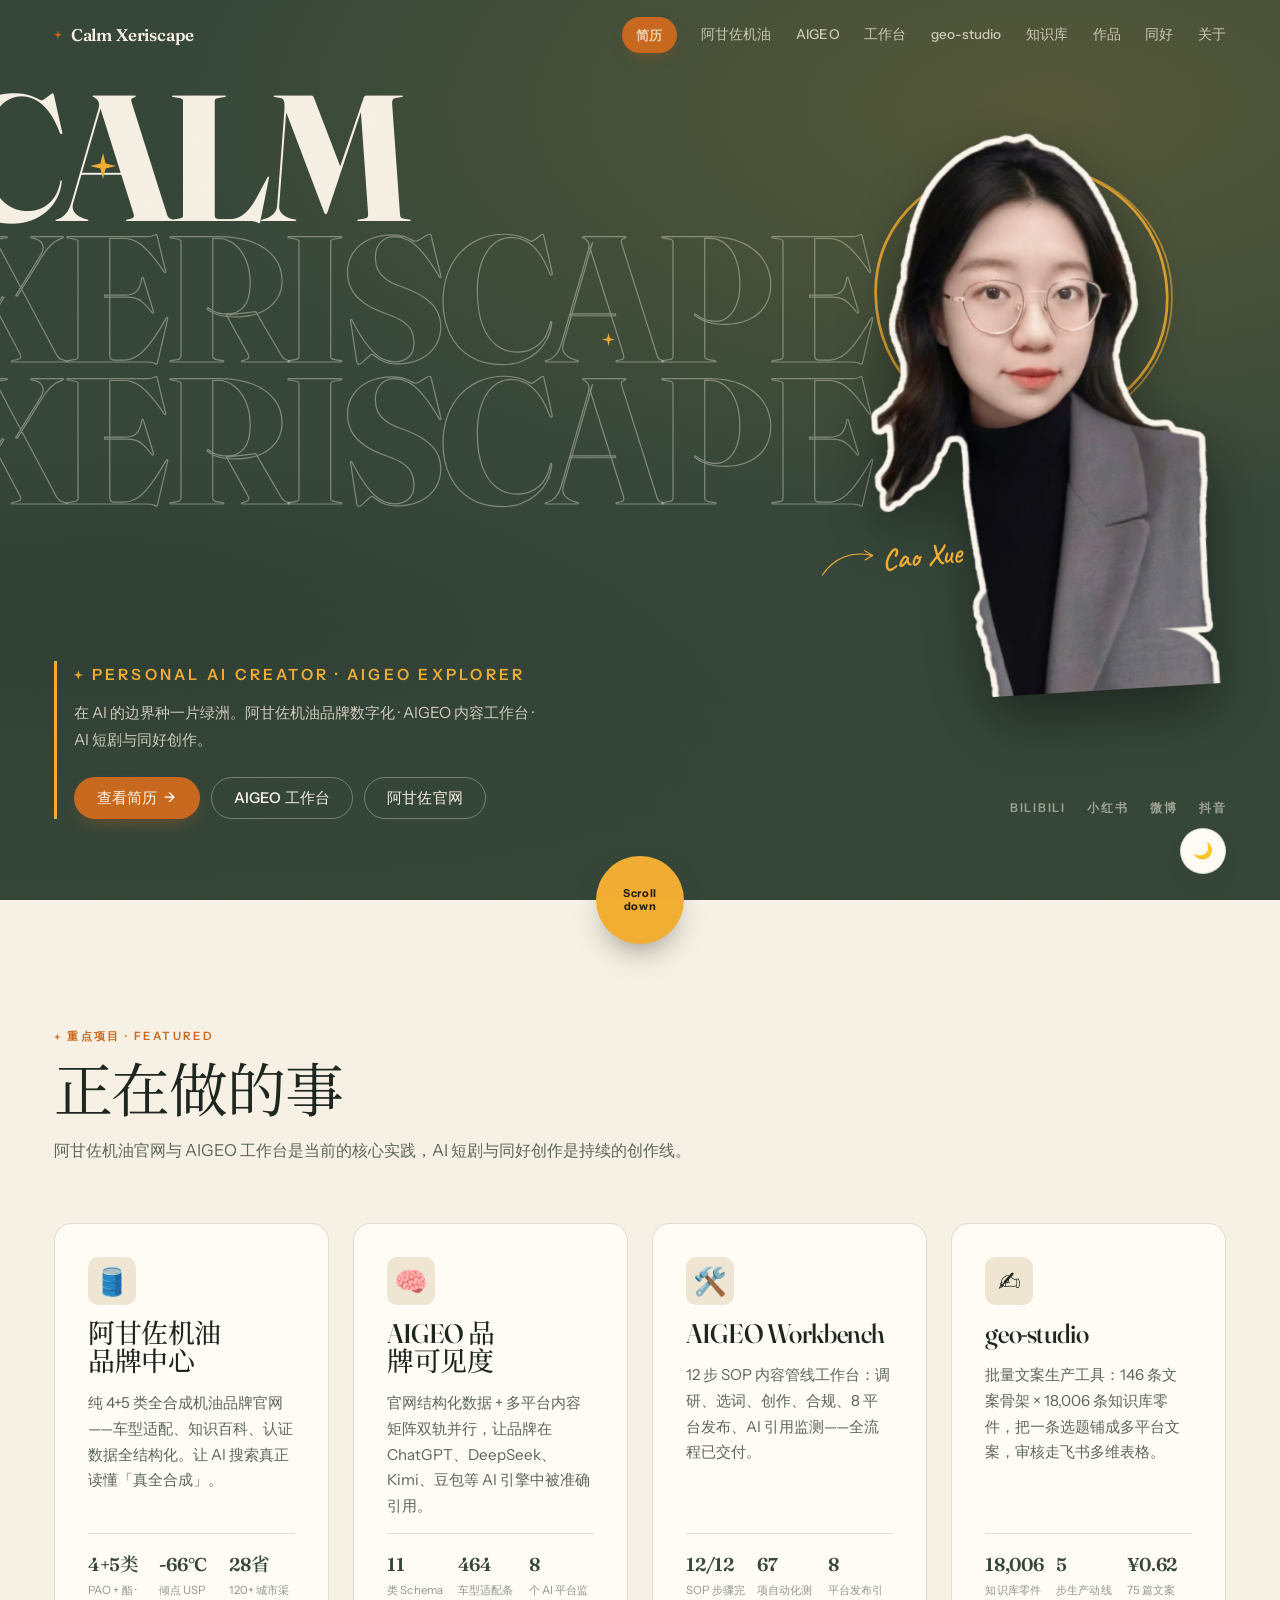
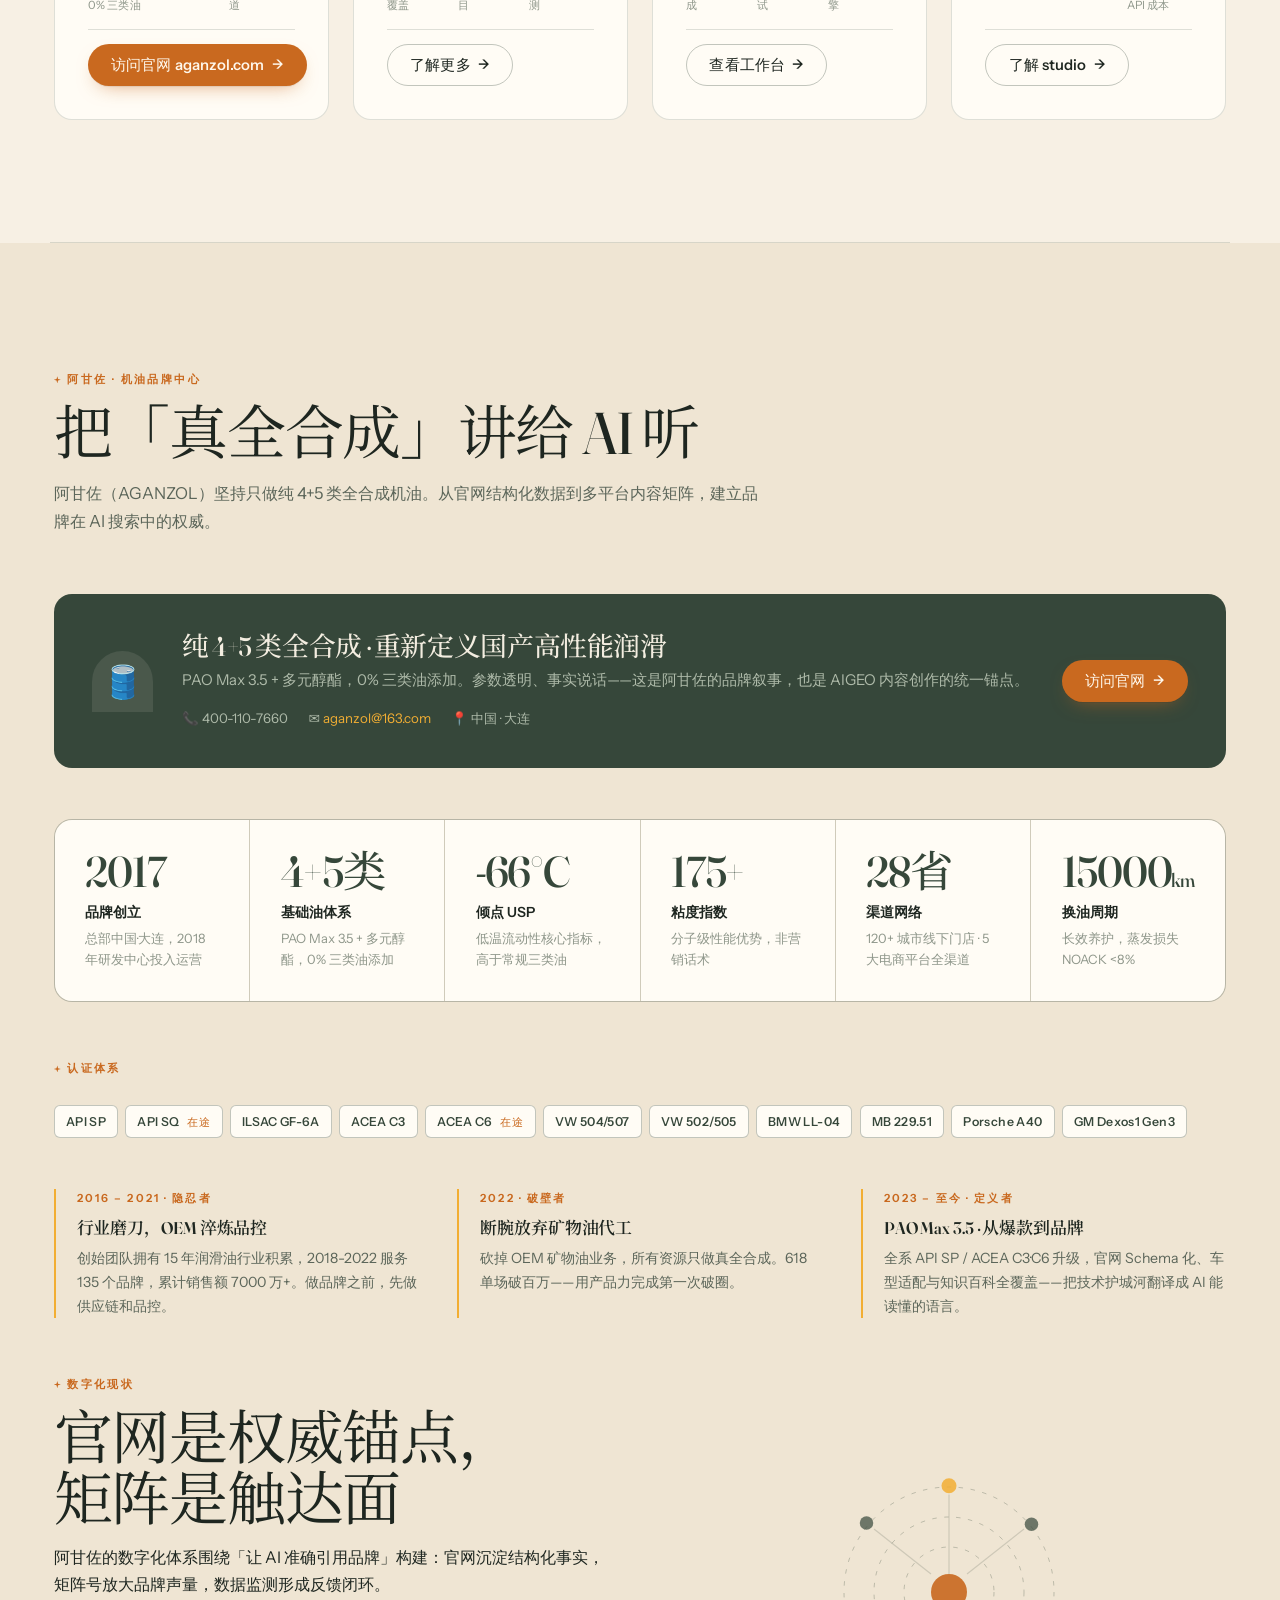
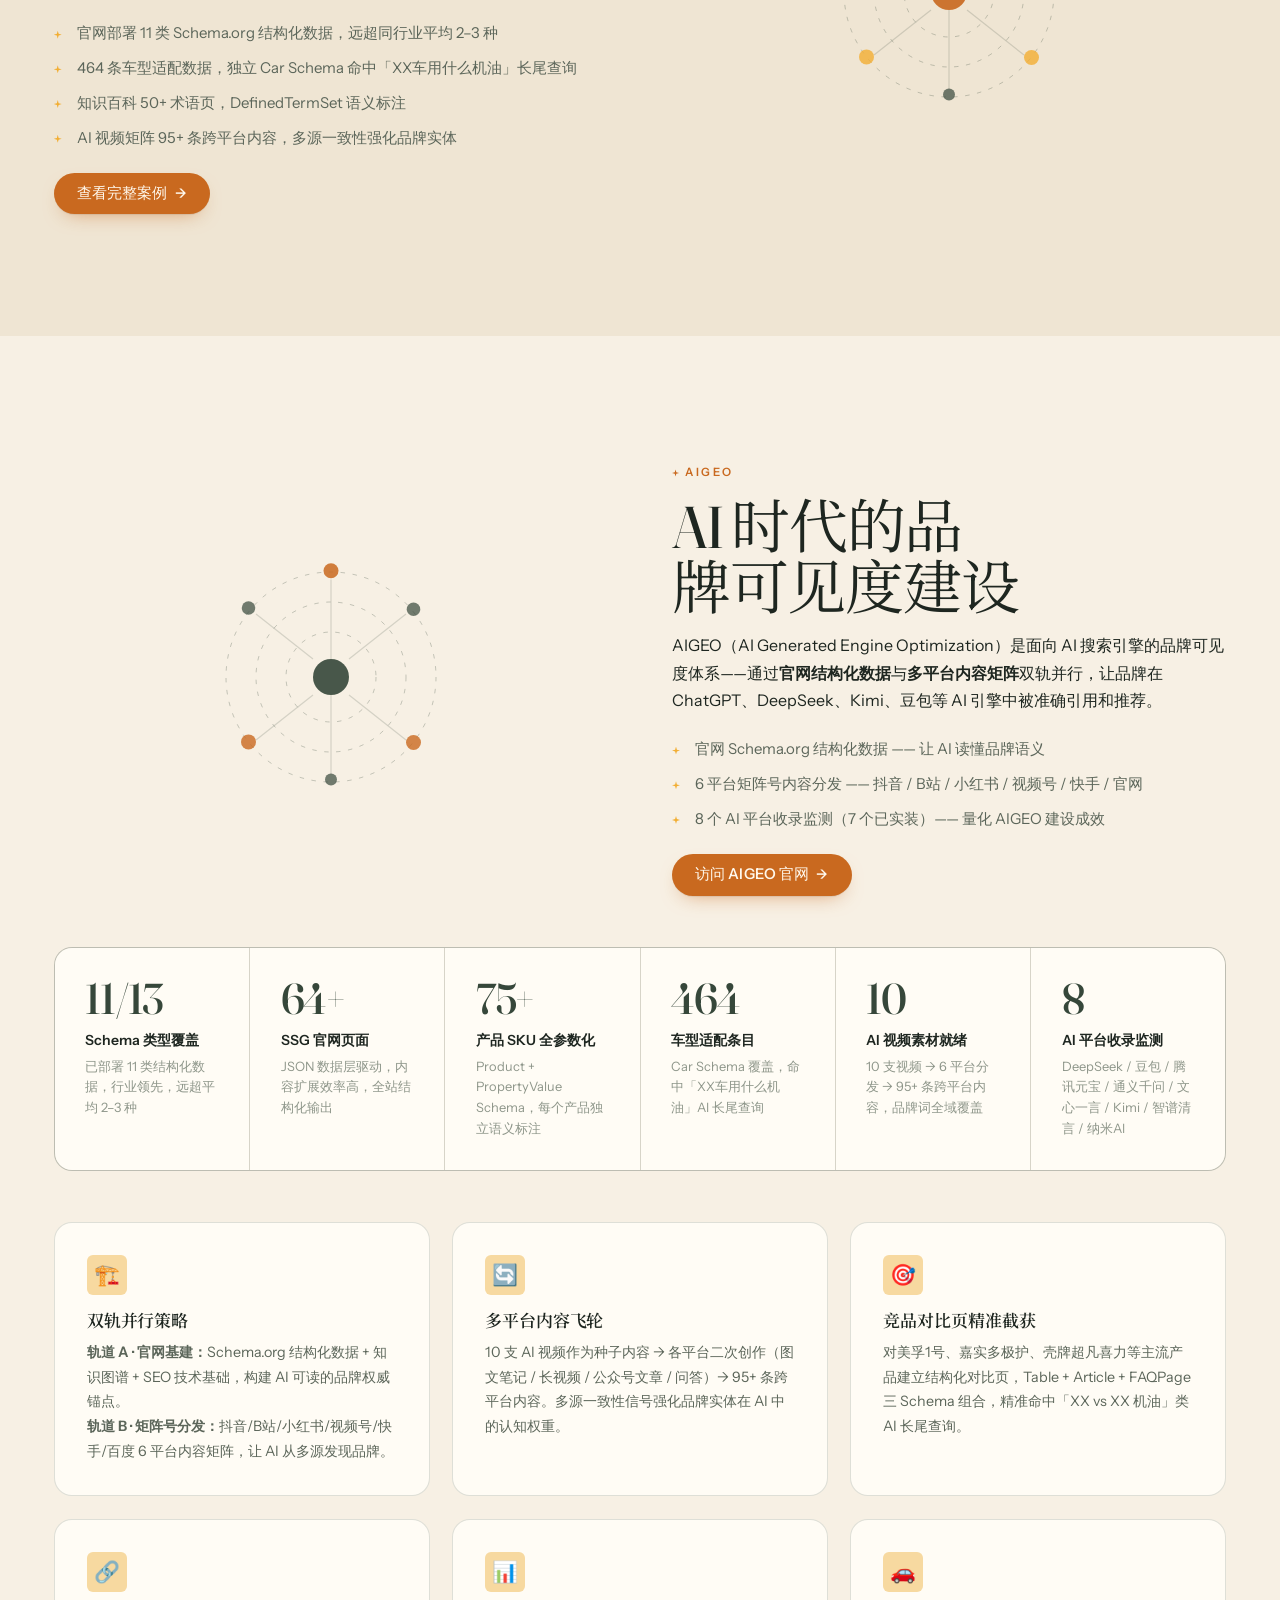
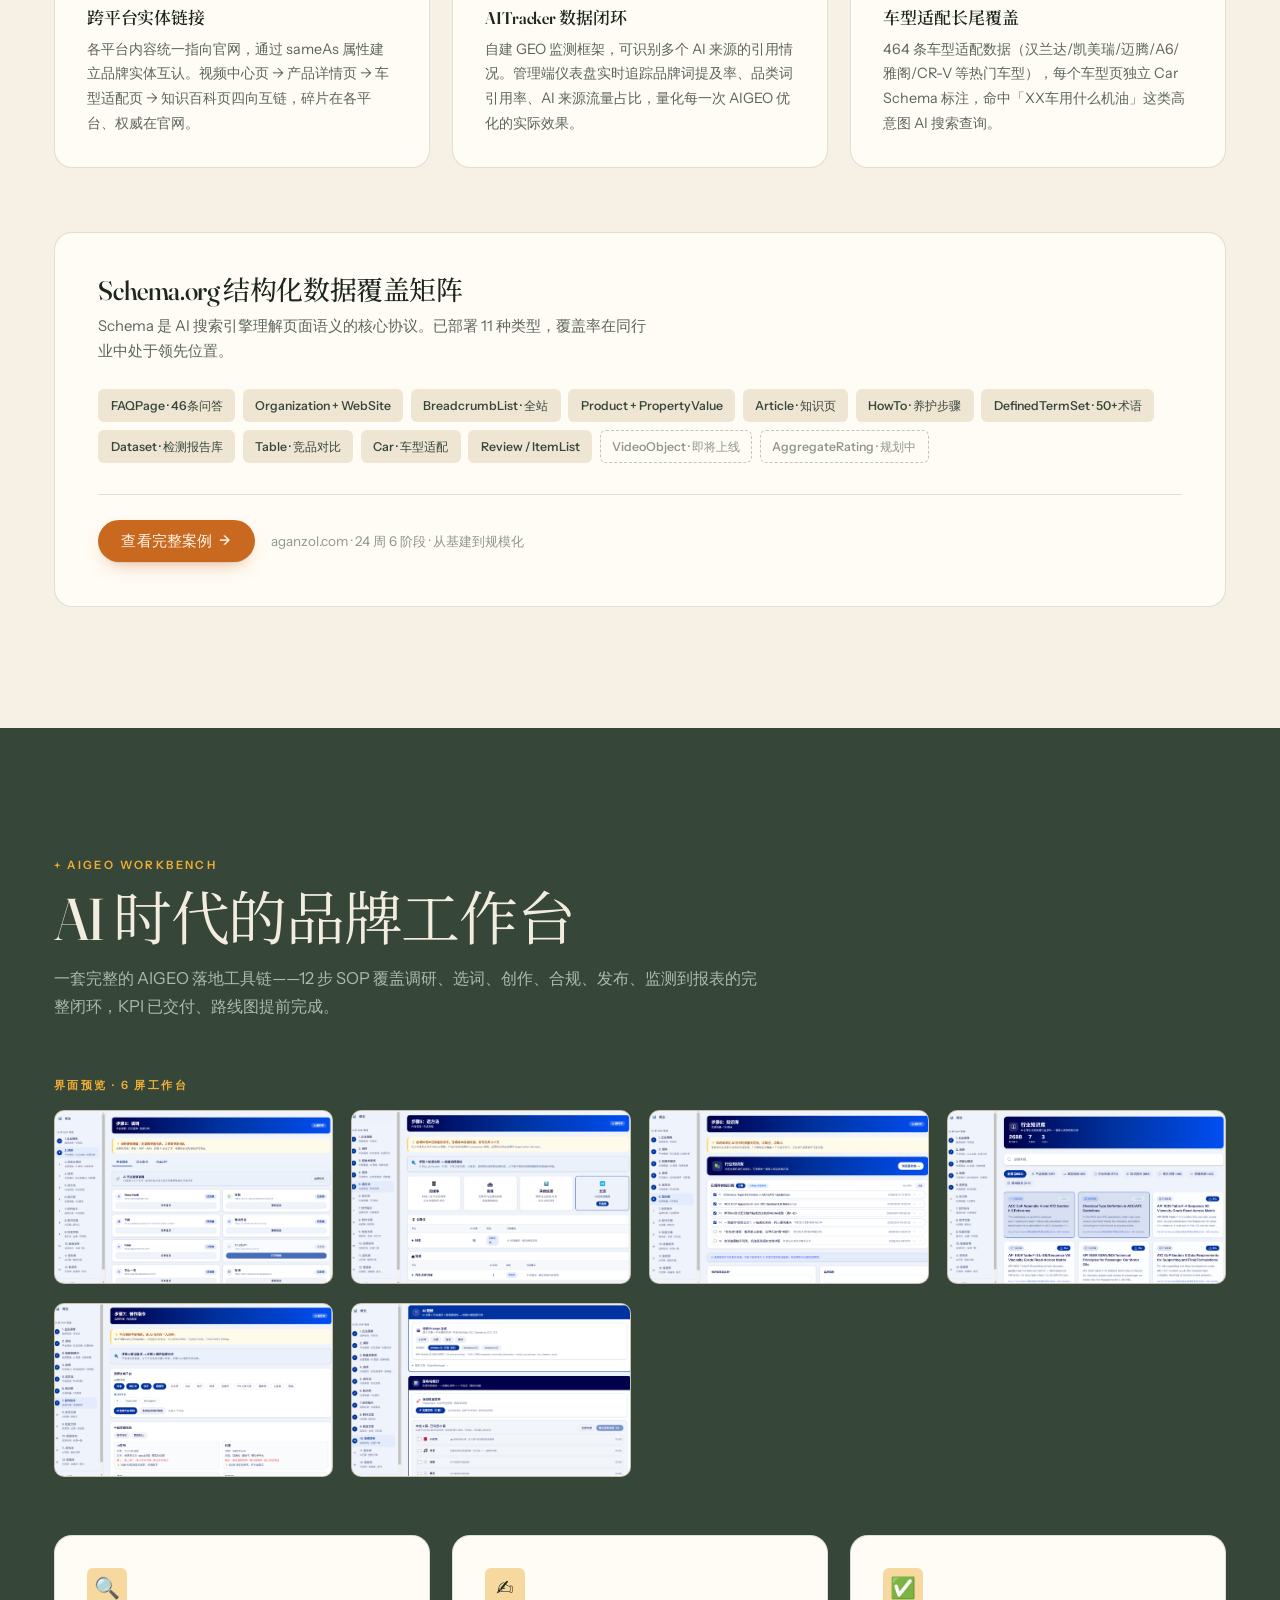
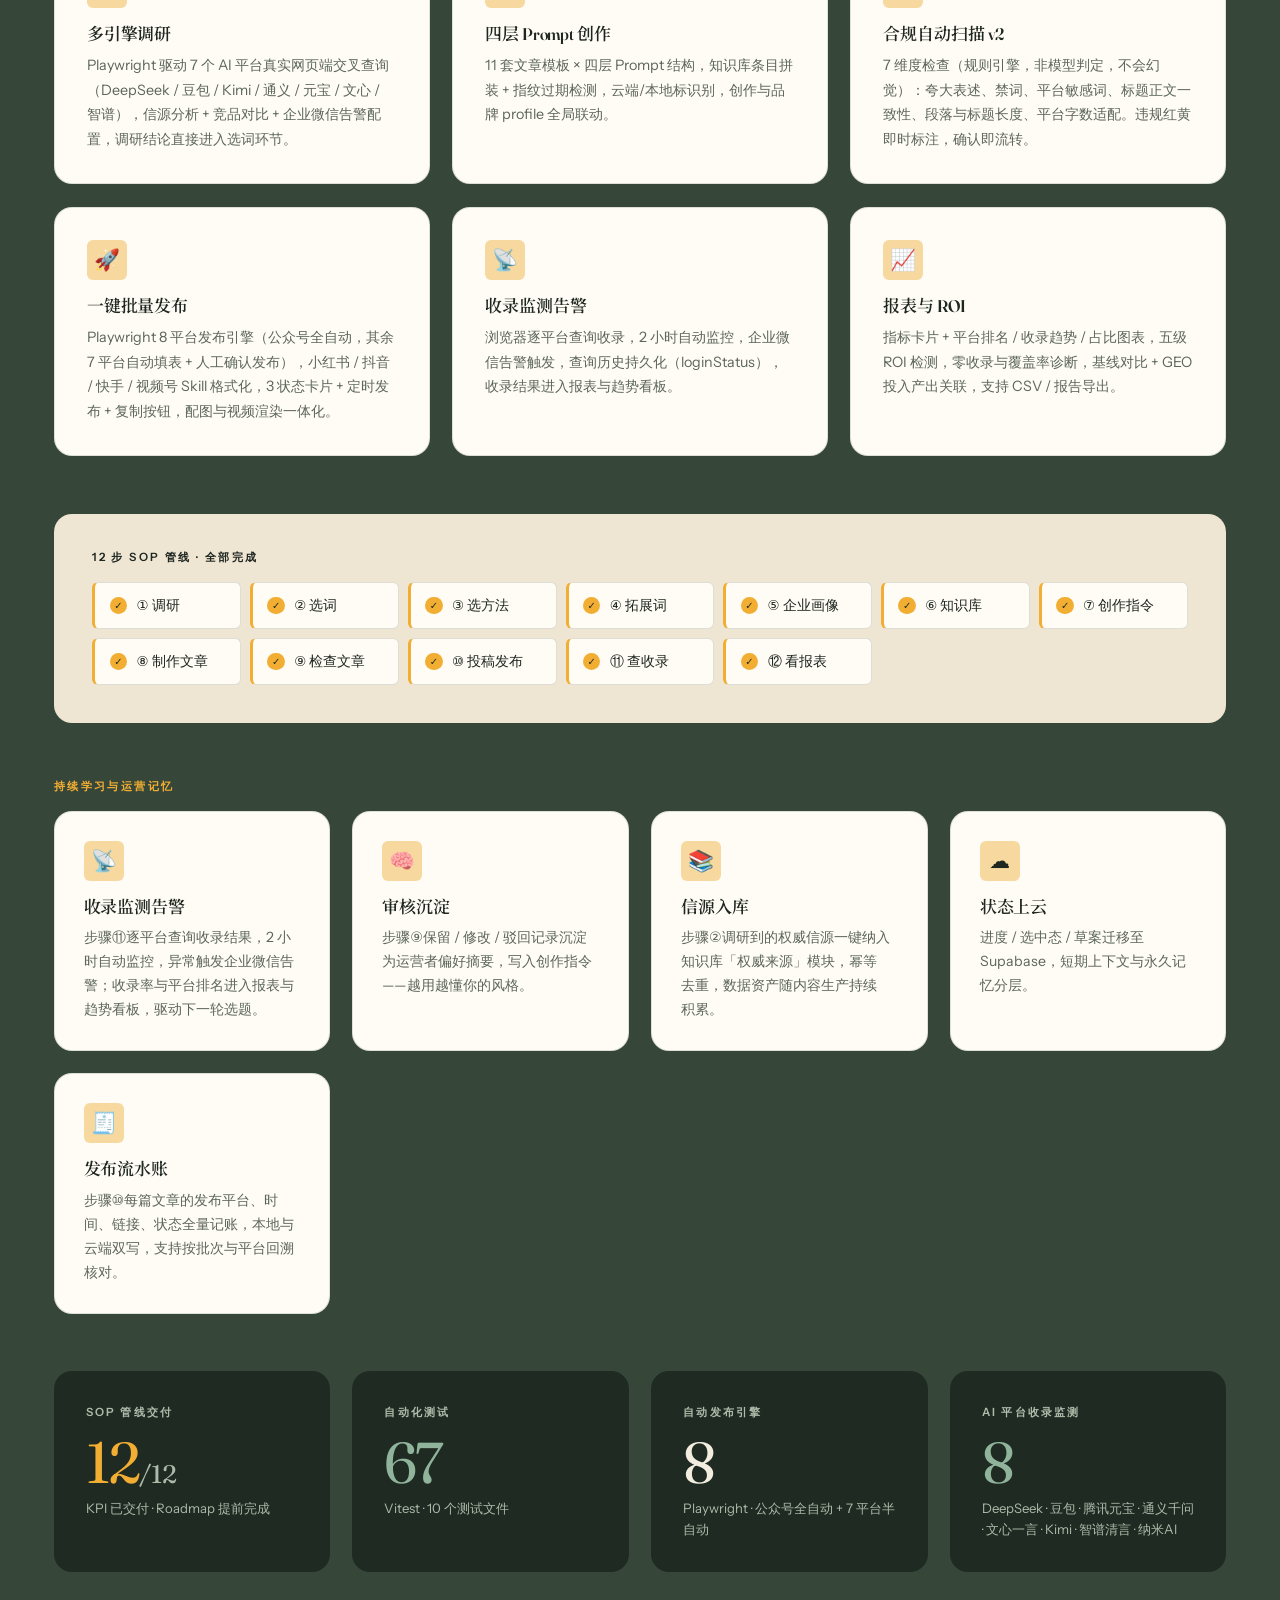
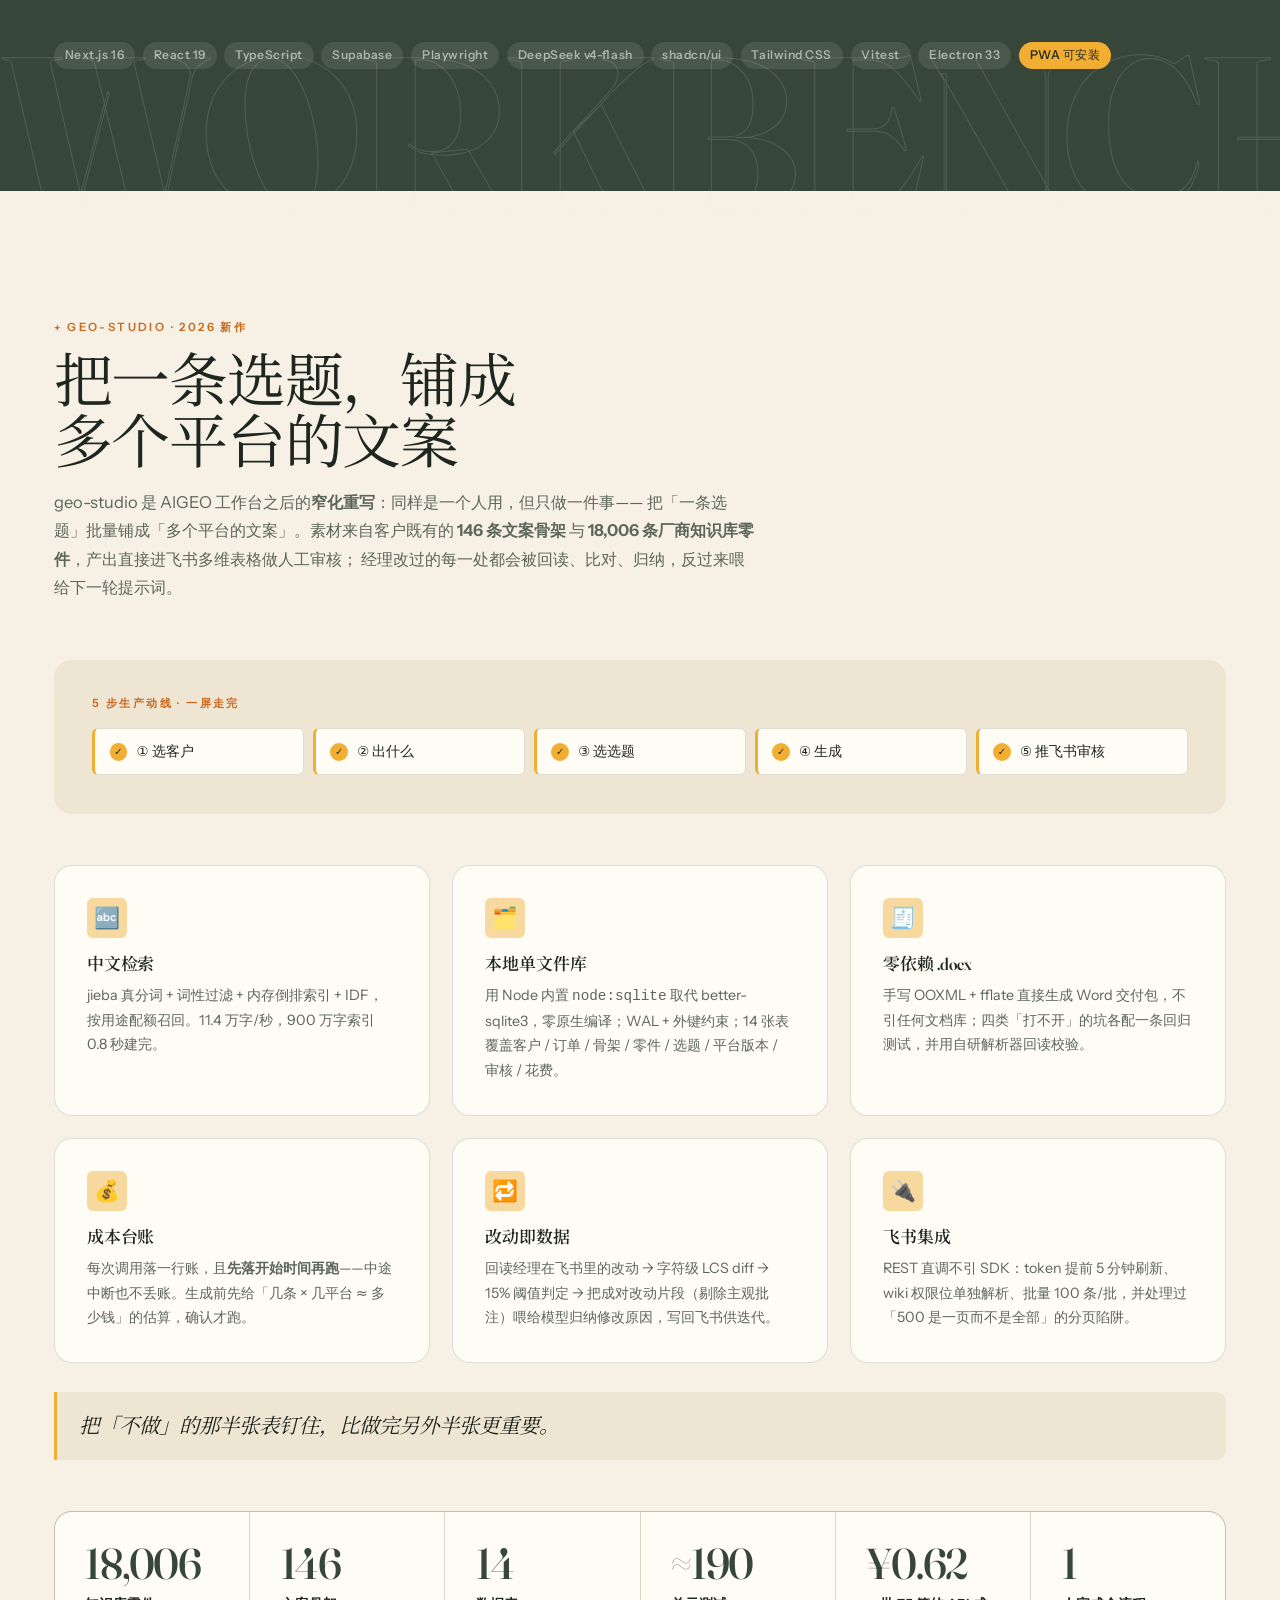
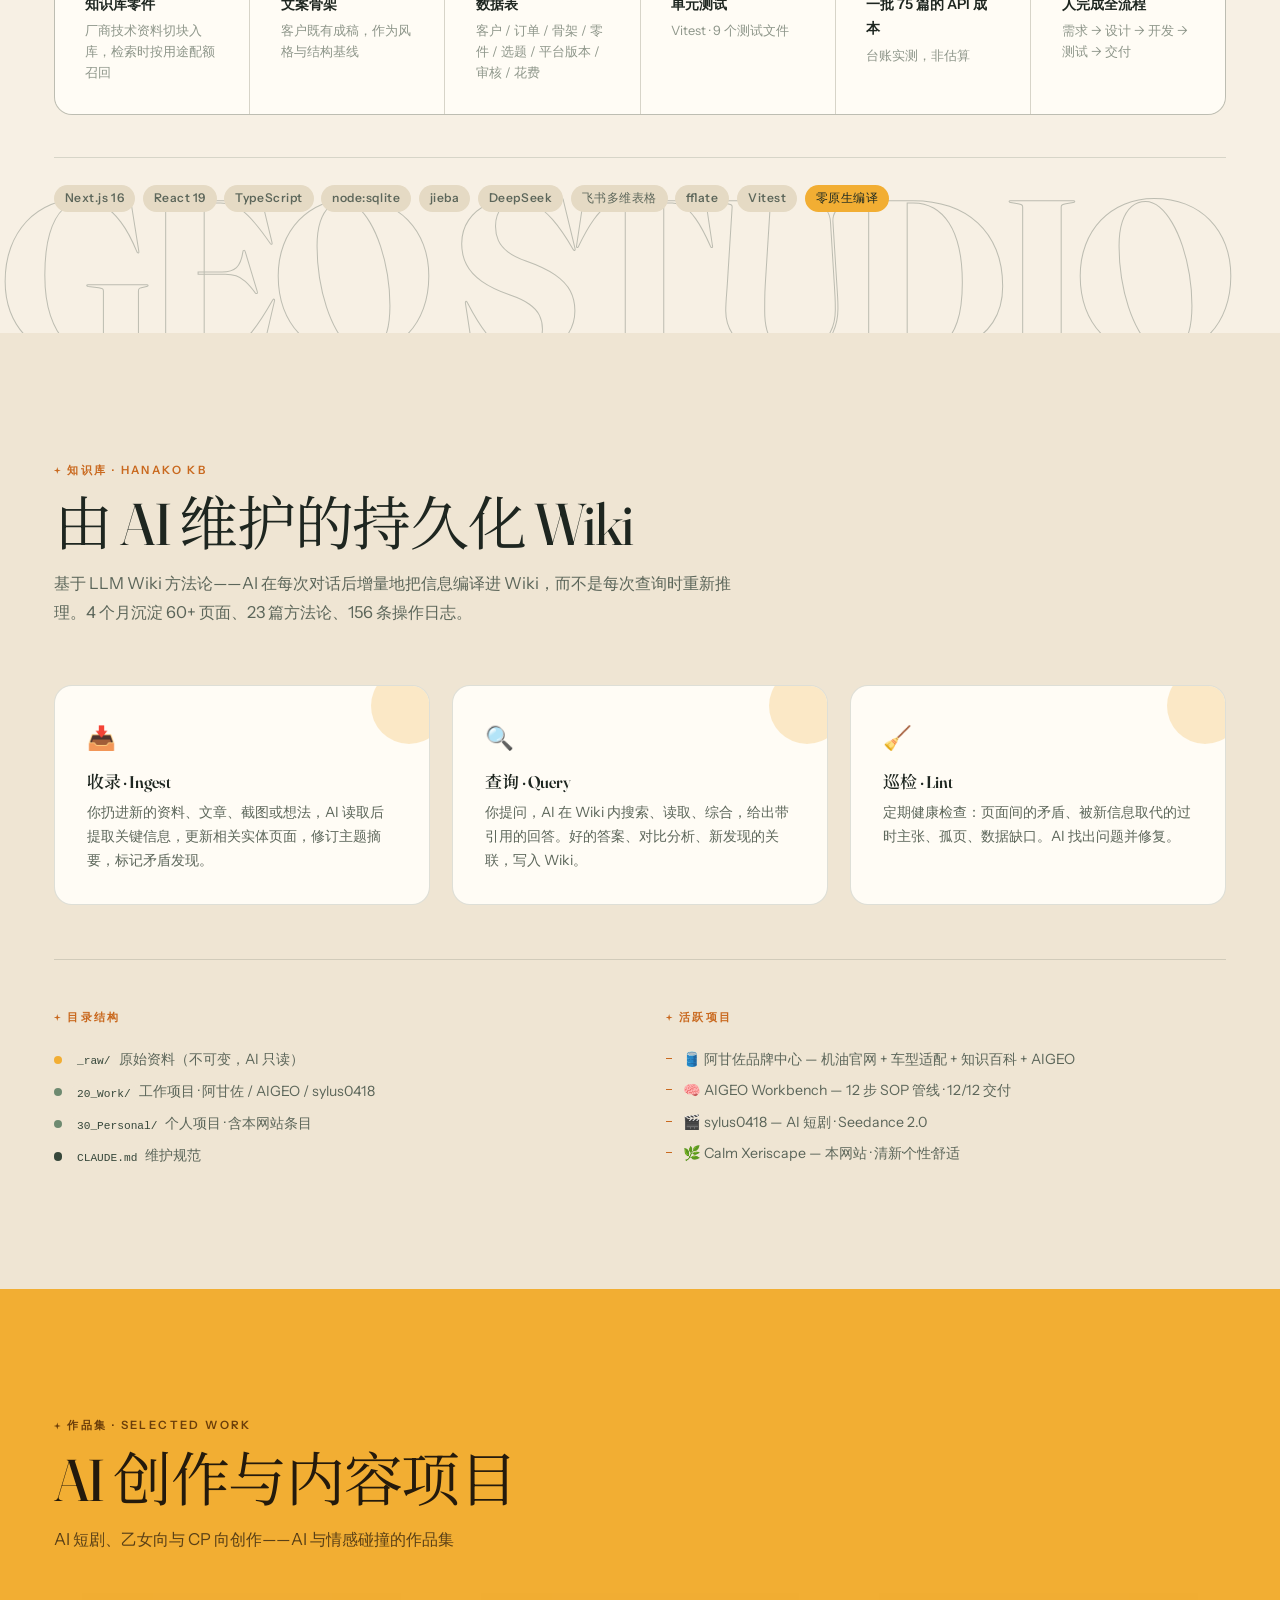
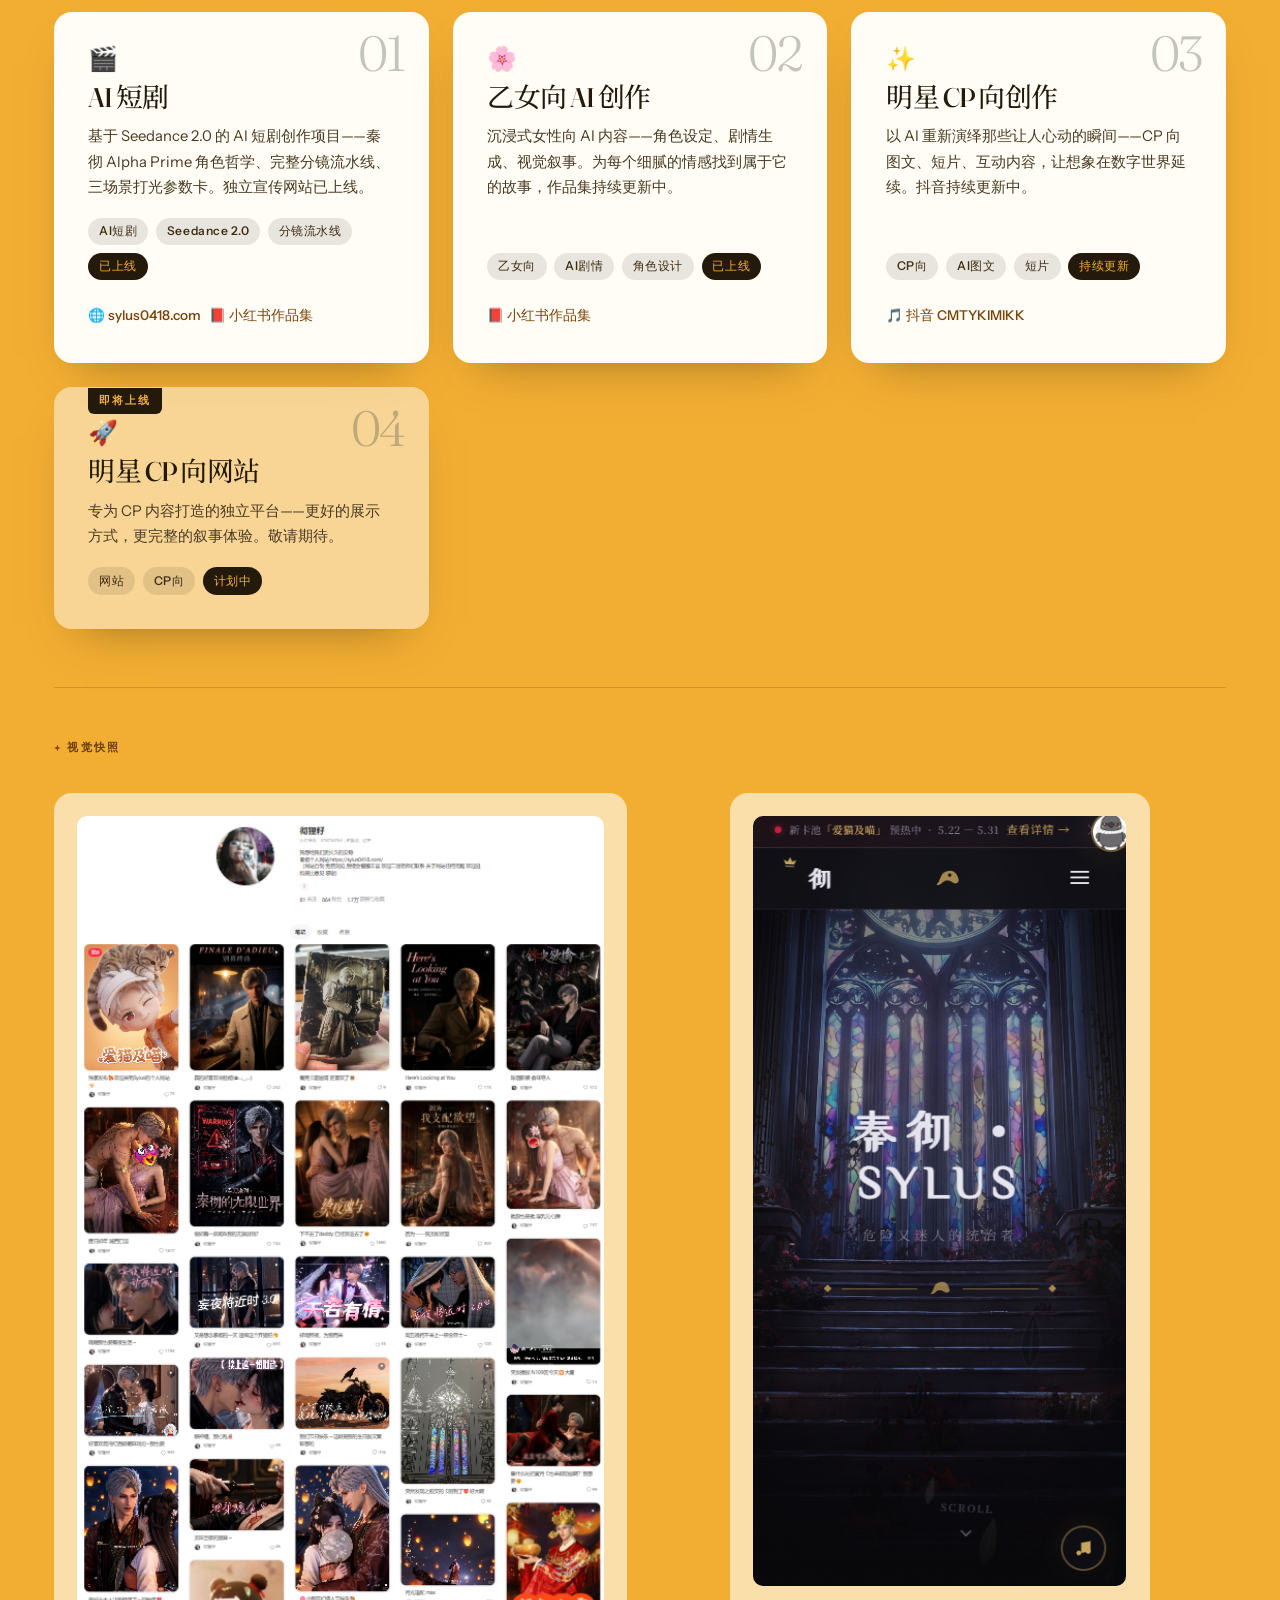
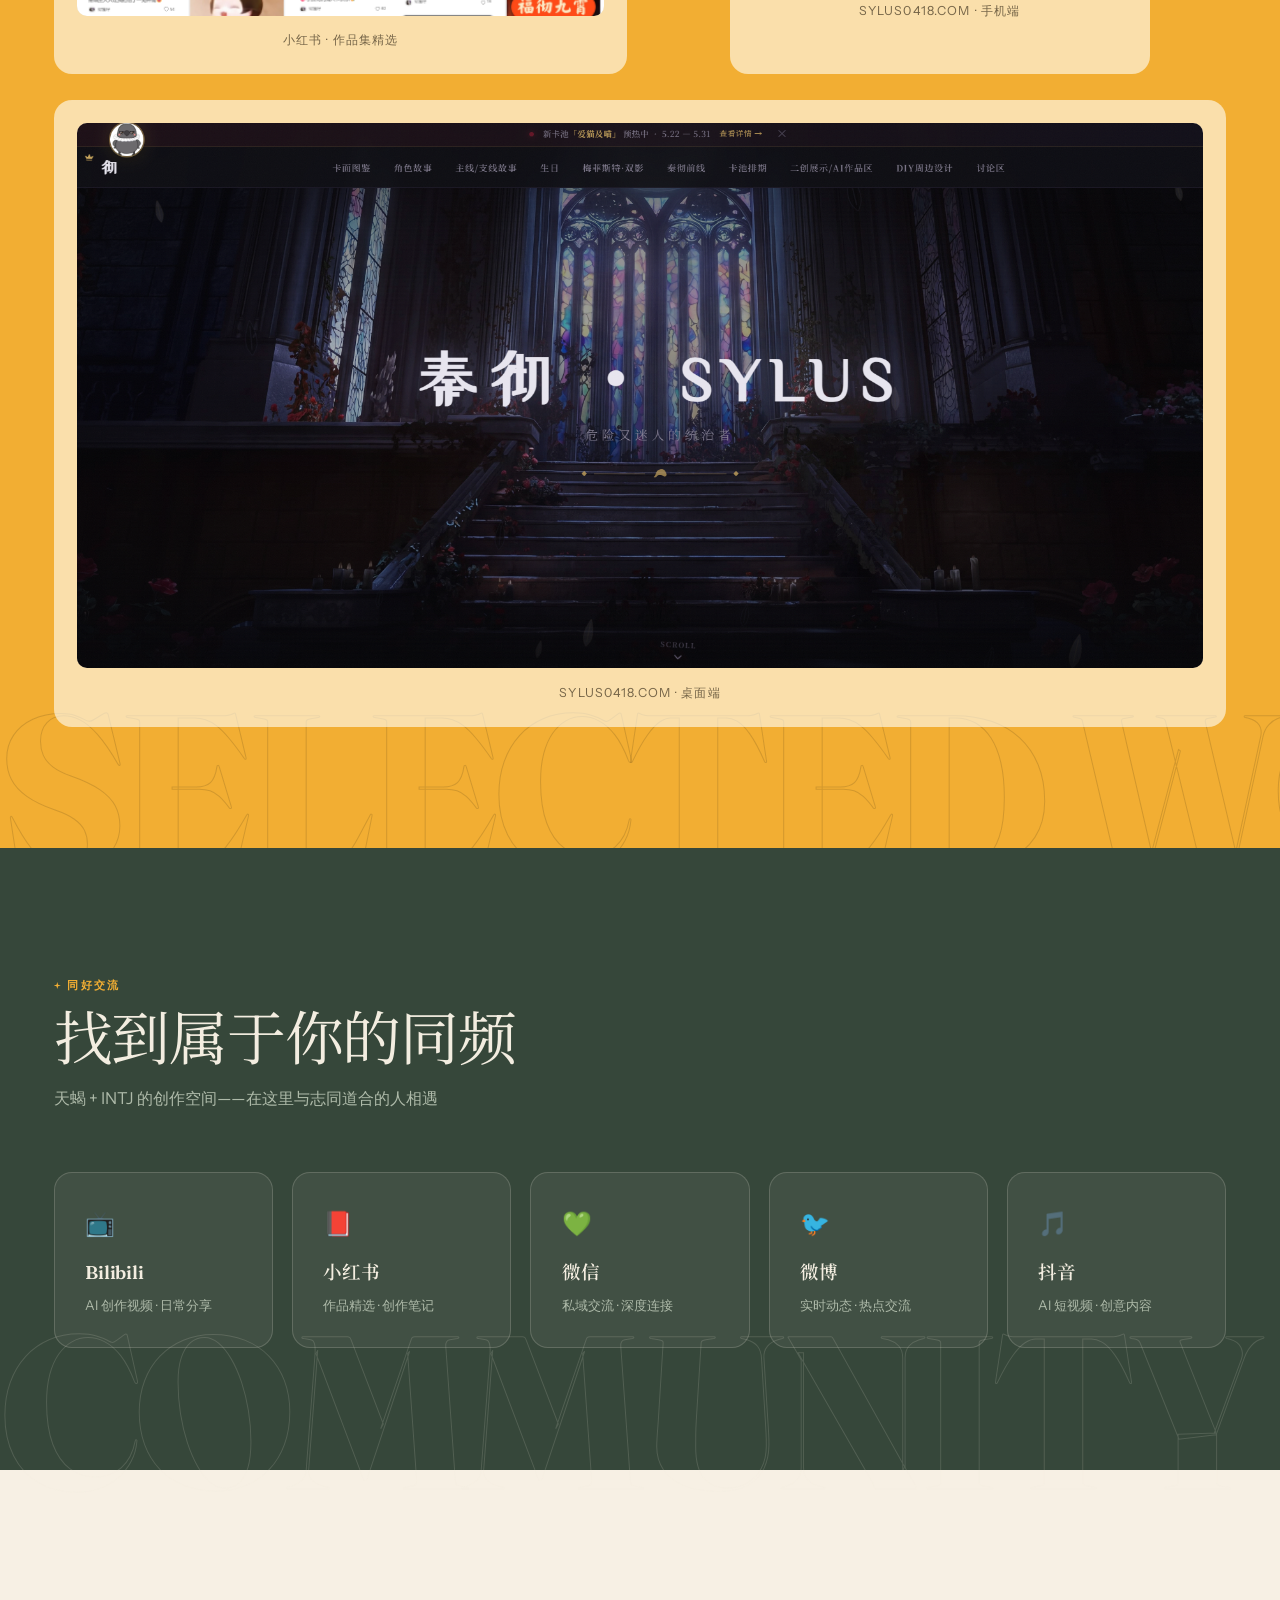
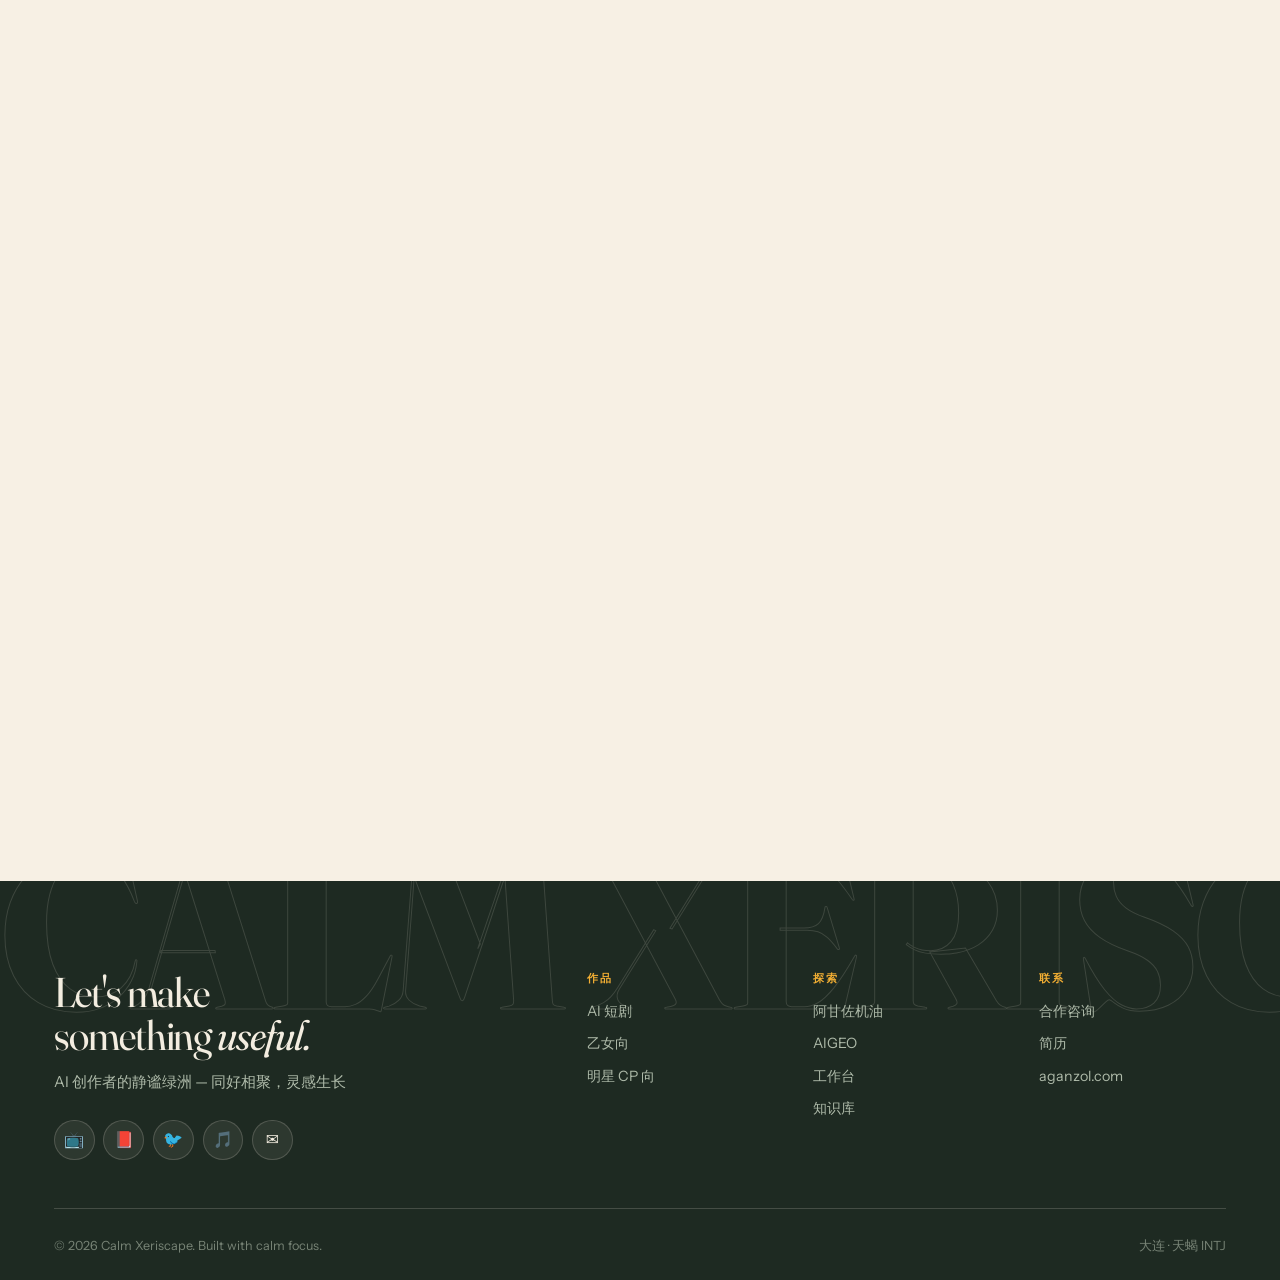
==== commit cdba24f5: "重做视觉：编辑风改版 + 修正内容错误 【设计】 - 封面重做：满幅深绿 + 超大字标裁切(CALM/XERISCAPE) + 抠图贴纸 + 手绘马克笔圈 + 手写签名 - 配色改为奶油纸底 × 降饱" ====
--- a/index.html
+++ b/index.html
@@ -4,10 +4,11 @@
 <meta charset="UTF-8">
 <meta name="viewport" content="width=device-width, initial-scale=1.0">
 <title>Calm Xeriscape — AI Creator · AIGEO Explorer · 阿甘佐机油数字化</title>
-<meta name="description" content="个人网站 · AI 创作 · AIGEO 实践 · 机油品牌数字化 — 阿甘佐机油官网 (aganzol.com) 与 AIGEO 工作台，AI 短剧《锋刃欲擒》与同好创作社区">
-<meta name="keywords" content="阿甘佐,机油,aganzol,AIGEO,AI创作,AI短剧,锋刃欲擒,个人网站,Calm Xeriscape,工作台">
+<meta name="description" content="个人网站 · AI 创作 · AIGEO 实践 · 机油品牌数字化 — 阿甘佐机油官网 (aganzol.com) 与 AIGEO 工作台，AI 短剧与同好创作社区">
+<meta name="keywords" content="阿甘佐,机油,aganzol,AIGEO,AI创作,AI短剧,个人网站,Calm Xeriscape,工作台">
 <meta name="author" content="Calm Xeriscape">
-<link rel="icon" href="data:image/svg+xml,<svg xmlns='http://www.w3.org/2000/svg' viewBox='0 0 100 100'><text y='.9em' font-size='90'>🌿</text></svg>">
+<meta name="theme-color" content="#F7F0E4">
+<link rel="icon" href="data:image/svg+xml,<svg xmlns='http://www.w3.org/2000/svg' viewBox='0 0 100 100'><rect width='100' height='100' rx='22' fill='%2336473A'/><path d='M50 22l6 20 20 8-20 8-6 20-6-20-20-8 20-8z' fill='%23E9A93C'/></svg>">
 
 <!-- Open Graph -->
 <meta property="og:title" content="Calm Xeriscape — AI Creator · AIGEO Explorer · 阿甘佐机油数字化">
@@ -24,136 +25,158 @@
 
 <link rel="preconnect" href="https://fonts.googleapis.com">
 <link rel="preconnect" href="https://fonts.gstatic.com" crossorigin>
-<link href="https://fonts.googleapis.com/css2?family=Fraunces:ital,opsz,wght@0,9..144,300;0,9..144,400;0,9..144,500;0,9..144,600;1,9..144,400&family=Nunito:ital,wght@0,300;0,400;0,500;0,600;1,400&display=swap" rel="stylesheet">
+<link href="https://fonts.googleapis.com/css2?family=Fraunces:ital,opsz,wght@0,9..144,300..700;1,9..144,300..700&family=Instrument+Sans:ital,wght@0,400..700;1,400..600&family=Noto+Serif+SC:wght@400;500;600;700&family=Caveat:wght@500;600;700&display=swap" rel="stylesheet">
+<link rel="preload" as="image" href="portrait.webp" type="image/webp">
 <link rel="stylesheet" href="style.css">
 </head>
 <body>
+
+<a class="skip-link" href="#hero">跳到主内容</a>
 
 <button class="theme-toggle" onclick="toggleTheme()" aria-label="切换主题" title="切换主题">
   <span class="icon-moon">🌙</span>
   <span class="icon-sun">☀️</span>
 </button>
 
-<nav class="nav" id="nav">
+<nav class="nav nav-over-cover" id="nav">
   <a href="#hero" class="nav-brand">Calm Xeriscape</a>
+  <a href="resume.html" class="nav-cta">简历</a>
   <a href="#aganzuo">阿甘佐机油</a>
   <a href="#aigeo">AIGEO</a>
   <a href="#workbench">工作台</a>
+  <a href="#studio">geo-studio</a>
   <a href="#kb">知识库</a>
   <a href="#works">作品</a>
   <a href="#community">同好</a>
   <a href="#about">关于</a>
-  <a href="resume.html">简历</a>
 </nav>
 
 <!-- ============================================ -->
-<!-- Hero -->
-<!-- ============================================ -->
-<section class="hero" id="hero">
-  <div class="hero-organic">
-    <svg viewBox="0 0 1440 900" preserveAspectRatio="xMidYMid slice">
-      <defs>
-        <filter id="fluidFilter" x="-20%" y="-20%" width="140%" height="140%">
-          <feTurbulence type="fractalNoise" baseFrequency="0.012" numOctaves="4" seed="3" result="noise"/>
-          <feDisplacementMap in="SourceGraphic" in2="noise" scale="40" xChannelSelector="R" yChannelSelector="G"/>
-        </filter>
-        <linearGradient id="blobGrad1" x1="0%" y1="0%" x2="100%" y2="100%">
-          <stop offset="0%" stop-color="#7FAF9A" stop-opacity="var(--blob-opacity-1)"/>
-          <stop offset="100%" stop-color="#C9A87C" stop-opacity="var(--blob-opacity-2)"/>
-        </linearGradient>
-        <linearGradient id="blobGrad2" x1="100%" y1="0%" x2="0%" y2="100%">
-          <stop offset="0%" stop-color="#C9A87C" stop-opacity="var(--blob-opacity-2)"/>
-          <stop offset="100%" stop-color="#B8D5C8" stop-opacity="var(--blob-opacity-1)"/>
-        </linearGradient>
-        <linearGradient id="blobGrad3" x1="0%" y1="100%" x2="50%" y2="0%">
-          <stop offset="0%" stop-color="#7FAF9A" stop-opacity="var(--blob-opacity-3)"/>
-          <stop offset="100%" stop-color="#E8D5C4" stop-opacity="var(--blob-opacity-2)"/>
-        </linearGradient>
-      </defs>
-      <circle class="blob" cx="15%" cy="25%" r="260" fill="url(#blobGrad1)" filter="url(#fluidFilter)"/>
-      <circle class="blob" cx="75%" cy="65%" r="320" fill="url(#blobGrad2)" filter="url(#fluidFilter)"/>
-      <ellipse class="blob" cx="55%" cy="20%" rx="200" ry="160" fill="url(#blobGrad3)" filter="url(#fluidFilter)"/>
-      <circle class="blob" cx="85%" cy="15%" r="140" fill="url(#blobGrad1)" filter="url(#fluidFilter)"/>
+<!-- Cover -->
+<!-- ============================================ -->
+<div class="cover-wrap">
+<section class="cover" id="hero">
+  <h1 class="cover-word">
+    <span class="solid">CALM</span>
+    <span class="hollow">XERISCAPE</span>
+    <span class="hollow" aria-hidden="true">XERISCAPE</span>
+  </h1>
+
+  <svg class="spark" style="top:17%;left:7%;width:26px" viewBox="0 0 24 24" aria-hidden="true"><path d="M12 0l2.4 9.6L24 12l-9.6 2.4L12 24l-2.4-9.6L0 12l9.6-2.4z" fill="currentColor"/></svg>
+  <svg class="spark" style="top:62%;right:8%;width:18px;animation-delay:1.5s" viewBox="0 0 24 24" aria-hidden="true"><path d="M12 0l2.4 9.6L24 12l-9.6 2.4L12 24l-2.4-9.6L0 12l9.6-2.4z" fill="currentColor"/></svg>
+  <svg class="spark" style="top:37%;left:47%;width:13px;animation-delay:2.7s" viewBox="0 0 24 24" aria-hidden="true"><path d="M12 0l2.4 9.6L24 12l-9.6 2.4L12 24l-2.4-9.6L0 12l9.6-2.4z" fill="currentColor"/></svg>
+
+  <!-- 抠图贴纸 + 手绘圈 + 手写签名（替掉原来那层"幽灵暖雾"） -->
+  <div class="cover-figure">
+    <svg class="scribble" viewBox="0 0 420 400" fill="none" aria-hidden="true">
+      <path d="M226 42C312 46 384 108 388 200C392 292 322 362 214 366C104 370 30 300 28 202C26 108 106 40 214 38"
+            stroke="currentColor" stroke-width="3.4" stroke-linecap="round"/>
+      <path d="M252 46C332 58 394 122 394 206C394 300 320 372 210 374"
+            stroke="currentColor" stroke-width="2.3" stroke-linecap="round" opacity=".65"/>
     </svg>
-  </div>
-
-  <div class="hero-content fade-in">
-    <p class="hero-eyebrow">Personal AI Creator · AIGEO Explorer · 机油品牌数字化</p>
-    <h1>Calm <span class="italic">Xeriscape</span></h1>
-    <p class="hero-tagline">
-      在 AI 的边界种一片绿洲。<br>
-      阿甘佐机油官网 · AIGEO 工作台 · AI 短剧与同好创作。
-    </p>
-    <div class="hero-actions">
-      <a href="http://aganzol.com/" target="_blank" rel="noopener" class="btn btn-primary">阿甘佐机油官网 →</a>
-      <a href="#workbench" class="btn btn-ghost">AIGEO 工作台</a>
-    </div>
-  </div>
-
-  <div class="hero-scroll-hint">
-    <span>探索</span>
-    <svg width="16" height="16" viewBox="0 0 16 16" fill="none"><path d="M8 3v8M4 8l4 4 4-4" stroke="currentColor" stroke-width="1.5" stroke-linecap="round" stroke-linejoin="round"/></svg>
+
+    <img class="cover-sticker" src="portrait-sticker.webp" alt="Calm Xeriscape"
+         width="900" height="1551" fetchpriority="high">
+
+    <div class="cover-sign">
+      <svg class="hand-arrow" viewBox="0 0 160 90" fill="none" aria-hidden="true">
+        <path d="M6 66C44 22 94 8 146 26" stroke="currentColor" stroke-width="3" stroke-linecap="round"/>
+        <path d="M130 11L151 27L128 37" stroke="currentColor" stroke-width="3"
+              stroke-linecap="round" stroke-linejoin="round"/>
+      </svg>
+      <span class="hand">Cao&nbsp;Xue</span>
+    </div>
+  </div>
+
+  <div class="cover-foot">
+    <div class="cover-note">
+      <p class="eyebrow">Personal AI Creator · AIGEO Explorer</p>
+      <p>在 AI 的边界种一片绿洲。阿甘佐机油品牌数字化 · AIGEO 内容工作台 · AI 短剧与同好创作。</p>
+      <div class="hero-actions">
+        <a href="resume.html" class="btn btn-primary btn-arrow">查看简历</a>
+        <a href="#workbench" class="btn btn-ghost">AIGEO 工作台</a>
+        <a href="http://aganzol.com/" target="_blank" rel="noopener" class="btn btn-ghost">阿甘佐官网</a>
+      </div>
+    </div>
+    <ul class="cover-social">
+      <li><a href="https://space.bilibili.com/6553521?spm_id_from=333.337.0.0" target="_blank" rel="noopener">Bilibili</a></li>
+      <li><a href="https://www.xiaohongshu.com/user/profile/5f6b4ee9000000000101ce66" target="_blank" rel="noopener">小红书</a></li>
+      <li><a href="https://weibo.com/u/3119537657" target="_blank" rel="noopener">微博</a></li>
+      <li><a href="https://v.douyin.com/-PXSQ8X9oos/" target="_blank" rel="noopener">抖音</a></li>
+    </ul>
   </div>
 </section>
-
-<!-- Organic Wave Divider -->
-<div class="wave-divider">
-  <svg viewBox="0 0 1440 80" preserveAspectRatio="none">
-    <path d="M0 40 C 240 80, 480 0, 720 30 C 960 60, 1200 10, 1440 40 L 1440 80 L 0 80 Z" fill="var(--bg-alt)" opacity="0.5"/>
-  </svg>
+<a class="scroll-badge" href="#featured">Scroll<br>down</a>
 </div>
 
 <!-- ============================================ -->
 <!-- Featured Projects -->
 <!-- ============================================ -->
 <section class="section" id="featured">
-  <div class="section-header fade-in">
-    <span class="section-label">重点项目 · Featured</span>
-    <h2>正在做的事</h2>
-    <p>阿甘佐机油官网与 AIGEO 工作台是当前的核心实践，AI 短剧与同好创作是持续的创作线。</p>
-  </div>
-
-  <div class="featured-grid">
-    <!-- 阿甘佐机油品牌中心 -->
-    <div class="featured-card oil fade-in">
-      <div class="featured-icon">🛢️</div>
-      <h3>阿甘佐机油品牌中心</h3>
-      <p>纯 4+5 类全合成机油品牌官网——车型适配、知识百科、认证数据全结构化。让 AI 搜索真正读懂「真全合成」。</p>
-      <div class="featured-stats">
-        <div class="featured-stat"><b>4+5类</b><span>PAO + 酯 · 0% 三类油</span></div>
-        <div class="featured-stat"><b>-66°C</b><span>倾点 USP</span></div>
-        <div class="featured-stat"><b>28省</b><span>120+ 城市渠道</span></div>
-      </div>
-      <a href="http://aganzol.com/" target="_blank" rel="noopener" class="btn btn-primary">访问官网 aganzol.com →</a>
-    </div>
-
-    <!-- AIGEO -->
-    <div class="featured-card fade-in">
-      <div class="featured-icon">🧠</div>
-      <h3>AIGEO 品牌可见度</h3>
-      <p>官网结构化数据 + 多平台内容矩阵双轨并行，让品牌在 ChatGPT、DeepSeek、Kimi、豆包等 AI 引擎中被准确引用。</p>
-      <div class="featured-stats">
-        <div class="featured-stat"><b>11</b><span>类 Schema 覆盖</span></div>
-        <div class="featured-stat"><b>464</b><span>车型适配条目</span></div>
-        <div class="featured-stat"><b>7</b><span>大 AI 来源监测</span></div>
-      </div>
-      <a href="#aigeo" class="btn btn-ghost">了解更多 →</a>
-    </div>
-
-    <!-- AIGEO Workbench -->
-    <div class="featured-card fade-in">
-      <div class="featured-icon">🛠️</div>
-      <h3>AIGEO Workbench</h3>
-      <p>12 步 SOP 内容管线工作台：调研、选词、创作、合规、9 平台自动发布、AI 引用监测——全流程已交付。</p>
-      <div class="featured-stats">
-        <div class="featured-stat"><b>12/12</b><span>SOP 步骤完成</span></div>
-        <div class="featured-stat"><b>36</b><span>项自动化测试</span></div>
-        <div class="featured-stat"><b>9</b><span>平台自动发布</span></div>
-      </div>
-      <a href="#workbench" class="btn btn-ghost">查看工作台 →</a>
+  <div class="section-wrap">
+    <div class="section-header fade-in">
+      <span class="section-label">重点项目 · Featured</span>
+      <h2>正在做的事</h2>
+      <p>阿甘佐机油官网与 AIGEO 工作台是当前的核心实践，AI 短剧与同好创作是持续的创作线。</p>
+    </div>
+
+    <div class="featured-grid">
+      <!-- 阿甘佐机油品牌中心 -->
+      <div class="featured-card oil fade-in">
+        <div class="featured-icon">🛢️</div>
+        <h3>阿甘佐机油品牌中心</h3>
+        <p>纯 4+5 类全合成机油品牌官网——车型适配、知识百科、认证数据全结构化。让 AI 搜索真正读懂「真全合成」。</p>
+        <div class="featured-stats">
+          <div class="featured-stat"><b>4+5类</b><span>PAO + 酯 · 0% 三类油</span></div>
+          <div class="featured-stat"><b>-66°C</b><span>倾点 USP</span></div>
+          <div class="featured-stat"><b>28省</b><span>120+ 城市渠道</span></div>
+        </div>
+        <a href="http://aganzol.com/" target="_blank" rel="noopener" class="btn btn-primary btn-arrow">访问官网 aganzol.com</a>
+      </div>
+
+      <!-- AIGEO -->
+      <div class="featured-card fade-in">
+        <div class="featured-icon">🧠</div>
+        <h3>AIGEO 品牌可见度</h3>
+        <p>官网结构化数据 + 多平台内容矩阵双轨并行，让品牌在 ChatGPT、DeepSeek、Kimi、豆包等 AI 引擎中被准确引用。</p>
+        <div class="featured-stats">
+          <div class="featured-stat"><b>11</b><span>类 Schema 覆盖</span></div>
+          <div class="featured-stat"><b>464</b><span>车型适配条目</span></div>
+          <div class="featured-stat"><b>8</b><span>个 AI 平台监测</span></div>
+        </div>
+        <a href="#aigeo" class="btn btn-ghost btn-arrow">了解更多</a>
+      </div>
+
+      <!-- AIGEO Workbench -->
+      <div class="featured-card fade-in">
+        <div class="featured-icon">🛠️</div>
+        <h3>AIGEO Workbench</h3>
+        <p>12 步 SOP 内容管线工作台：调研、选词、创作、合规、8 平台发布、AI 引用监测——全流程已交付。</p>
+        <div class="featured-stats">
+          <div class="featured-stat"><b>12/12</b><span>SOP 步骤完成</span></div>
+          <div class="featured-stat"><b>67</b><span>项自动化测试</span></div>
+          <div class="featured-stat"><b>8</b><span>平台发布引擎</span></div>
+        </div>
+        <a href="#workbench" class="btn btn-ghost btn-arrow">查看工作台</a>
+      </div>
+
+      <!-- geo-studio -->
+      <div class="featured-card fade-in">
+        <div class="featured-icon">✍️</div>
+        <h3>geo-studio</h3>
+        <p>批量文案生产工具：146 条文案骨架 × 18,006 条知识库零件，把一条选题铺成多平台文案，审核走飞书多维表格。</p>
+        <div class="featured-stats">
+          <div class="featured-stat"><b>18,006</b><span>知识库零件</span></div>
+          <div class="featured-stat"><b>5</b><span>步生产动线</span></div>
+          <div class="featured-stat"><b>¥0.62</b><span>75 篇文案 API 成本</span></div>
+        </div>
+        <a href="#studio" class="btn btn-ghost btn-arrow">了解 studio</a>
+      </div>
     </div>
   </div>
 </section>
+
+<hr class="rule rule-inset">
 
 <!-- ============================================ -->
 <!-- Aganzuo · 机油品牌中心 -->
@@ -177,7 +200,7 @@
           <span>📍 中国 · 大连</span>
         </div>
       </div>
-      <a href="http://aganzol.com/" target="_blank" rel="noopener" class="btn btn-primary">访问官网 →</a>
+      <a href="http://aganzol.com/" target="_blank" rel="noopener" class="btn btn-primary btn-arrow">访问官网</a>
     </div>
 
     <!-- 技术护城河 -->
@@ -208,14 +231,14 @@
         <div class="stat-desc">120+ 城市线下门店 · 5 大电商平台全渠道</div>
       </div>
       <div class="aigeo-stat-card fade-in">
-        <div class="stat-number">15000km</div>
+        <div class="stat-number">15000<span style="font-size:.45em">km</span></div>
         <div class="stat-label">换油周期</div>
         <div class="stat-desc">长效养护，蒸发损失 NOACK &lt;8%</div>
       </div>
     </div>
 
     <!-- 认证体系 -->
-    <div class="fade-in" style="margin-top: 2.5rem;">
+    <div class="fade-in mt-lg">
       <div class="section-label">认证体系</div>
       <div class="cert-row">
         <span class="cert-badge">API SP</span>
@@ -252,7 +275,7 @@
     </div>
 
     <!-- 数字化现状 -->
-    <div class="aigeo-layout fade-in" style="margin-top: 3rem;">
+    <div class="aigeo-layout mt-lg fade-in">
       <div class="aigeo-content">
         <span class="section-label">数字化现状</span>
         <h2>官网是权威锚点，矩阵是触达面</h2>
@@ -263,38 +286,38 @@
           <li>知识百科 50+ 术语页，DefinedTermSet 语义标注</li>
           <li>AI 视频矩阵 95+ 条跨平台内容，多源一致性强化品牌实体</li>
         </ul>
-        <a href="http://aganzol.com/" target="_blank" rel="noopener" class="btn btn-primary">查看完整案例 →</a>
+        <a href="http://aganzol.com/" target="_blank" rel="noopener" class="btn btn-primary btn-arrow">查看完整案例</a>
       </div>
       <div class="aigeo-visual fade-in">
-        <svg viewBox="0 0 200 200">
-          <circle cx="100" cy="100" r="12" fill="var(--primary)" opacity="0.9"/>
+        <svg viewBox="0 0 200 200" aria-hidden="true">
+          <circle cx="100" cy="100" r="12" fill="var(--orange)" opacity="0.9"/>
           <circle class="flow-circle" cx="100" cy="100" r="30"/>
           <circle class="flow-circle" cx="100" cy="100" r="50"/>
           <circle class="flow-circle" cx="100" cy="100" r="70"/>
-          <circle cx="100" cy="30" r="5" fill="var(--accent-warm)" opacity="0.8">
+          <circle cx="100" cy="30" r="5" fill="var(--amber)" opacity="0.85">
             <animate attributeName="cy" values="30;28;30" dur="3s" repeatCount="indefinite"/>
           </circle>
-          <circle cx="155" cy="55" r="4.5" fill="var(--primary)" opacity="0.7">
+          <circle cx="155" cy="55" r="4.5" fill="var(--forest)" opacity="0.7">
             <animate attributeName="cy" values="55;53;55" dur="3.5s" repeatCount="indefinite"/>
           </circle>
-          <circle cx="155" cy="145" r="5" fill="var(--accent-warm)" opacity="0.8">
+          <circle cx="155" cy="145" r="5" fill="var(--amber)" opacity="0.8">
             <animate attributeName="cy" values="145;143;145" dur="4s" repeatCount="indefinite"/>
           </circle>
-          <circle cx="100" cy="170" r="4" fill="var(--primary)" opacity="0.7">
+          <circle cx="100" cy="170" r="4" fill="var(--forest)" opacity="0.7">
             <animate attributeName="cy" values="170;168;170" dur="3.2s" repeatCount="indefinite"/>
           </circle>
-          <circle cx="45" cy="145" r="5" fill="var(--accent-warm)" opacity="0.8">
+          <circle cx="45" cy="145" r="5" fill="var(--amber)" opacity="0.8">
             <animate attributeName="cy" values="145;143;145" dur="3.8s" repeatCount="indefinite"/>
           </circle>
-          <circle cx="45" cy="55" r="4.5" fill="var(--primary)" opacity="0.7">
+          <circle cx="45" cy="55" r="4.5" fill="var(--forest)" opacity="0.7">
             <animate attributeName="cy" values="55;53;55" dur="3.3s" repeatCount="indefinite"/>
           </circle>
-          <line x1="100" y1="88" x2="100" y2="35" stroke="var(--border-strong)" stroke-width="0.8" opacity="0.5"/>
-          <line x1="112" y1="88" x2="150" y2="58" stroke="var(--border-strong)" stroke-width="0.8" opacity="0.5"/>
-          <line x1="112" y1="112" x2="150" y2="142" stroke="var(--border-strong)" stroke-width="0.8" opacity="0.5"/>
-          <line x1="100" y1="112" x2="100" y2="165" stroke="var(--border-strong)" stroke-width="0.8" opacity="0.5"/>
-          <line x1="88" y1="112" x2="50" y2="142" stroke="var(--border-strong)" stroke-width="0.8" opacity="0.5"/>
-          <line x1="88" y1="88" x2="50" y2="58" stroke="var(--border-strong)" stroke-width="0.8" opacity="0.5"/>
+          <line x1="100" y1="88" x2="100" y2="35" stroke="var(--rule-2)" stroke-width="0.8" opacity="0.6"/>
+          <line x1="112" y1="88" x2="150" y2="58" stroke="var(--rule-2)" stroke-width="0.8" opacity="0.6"/>
+          <line x1="112" y1="112" x2="150" y2="142" stroke="var(--rule-2)" stroke-width="0.8" opacity="0.6"/>
+          <line x1="100" y1="112" x2="100" y2="165" stroke="var(--rule-2)" stroke-width="0.8" opacity="0.6"/>
+          <line x1="88" y1="112" x2="50" y2="142" stroke="var(--rule-2)" stroke-width="0.8" opacity="0.6"/>
+          <line x1="88" y1="88" x2="50" y2="58" stroke="var(--rule-2)" stroke-width="0.8" opacity="0.6"/>
         </svg>
       </div>
     </div>
@@ -305,143 +328,145 @@
 <!-- AIGEO -->
 <!-- ============================================ -->
 <section class="section" id="aigeo">
-  <div class="aigeo-layout">
-    <div class="aigeo-visual fade-in">
-      <svg viewBox="0 0 200 200">
-        <circle cx="100" cy="100" r="12" fill="var(--primary)" opacity="0.9"/>
-        <circle class="flow-circle" cx="100" cy="100" r="30"/>
-        <circle class="flow-circle" cx="100" cy="100" r="50"/>
-        <circle class="flow-circle" cx="100" cy="100" r="70"/>
-        <circle cx="100" cy="30" r="5" fill="var(--accent-warm)" opacity="0.8">
-          <animate attributeName="cy" values="30;28;30" dur="3s" repeatCount="indefinite"/>
-        </circle>
-        <circle cx="155" cy="55" r="4.5" fill="var(--primary)" opacity="0.7">
-          <animate attributeName="cy" values="55;53;55" dur="3.5s" repeatCount="indefinite"/>
-        </circle>
-        <circle cx="155" cy="145" r="5" fill="var(--accent-warm)" opacity="0.8">
-          <animate attributeName="cy" values="145;143;145" dur="4s" repeatCount="indefinite"/>
-        </circle>
-        <circle cx="100" cy="170" r="4" fill="var(--primary)" opacity="0.7">
-          <animate attributeName="cy" values="170;168;170" dur="3.2s" repeatCount="indefinite"/>
-        </circle>
-        <circle cx="45" cy="145" r="5" fill="var(--accent-warm)" opacity="0.8">
-          <animate attributeName="cy" values="145;143;145" dur="3.8s" repeatCount="indefinite"/>
-        </circle>
-        <circle cx="45" cy="55" r="4.5" fill="var(--primary)" opacity="0.7">
-          <animate attributeName="cy" values="55;53;55" dur="3.3s" repeatCount="indefinite"/>
-        </circle>
-        <line x1="100" y1="88" x2="100" y2="35" stroke="var(--border-strong)" stroke-width="0.8" opacity="0.5"/>
-        <line x1="112" y1="88" x2="150" y2="58" stroke="var(--border-strong)" stroke-width="0.8" opacity="0.5"/>
-        <line x1="112" y1="112" x2="150" y2="142" stroke="var(--border-strong)" stroke-width="0.8" opacity="0.5"/>
-        <line x1="100" y1="112" x2="100" y2="165" stroke="var(--border-strong)" stroke-width="0.8" opacity="0.5"/>
-        <line x1="88" y1="112" x2="50" y2="142" stroke="var(--border-strong)" stroke-width="0.8" opacity="0.5"/>
-        <line x1="88" y1="88" x2="50" y2="58" stroke="var(--border-strong)" stroke-width="0.8" opacity="0.5"/>
-      </svg>
-    </div>
-
-    <div class="aigeo-content fade-in">
-      <span class="section-label">AIGEO</span>
-      <h2>AI 时代的品牌可见度建设</h2>
-      <p>AIGEO（AI Generated Engine Optimization）是面向 AI 搜索引擎的品牌可见度体系——通过<strong>官网结构化数据</strong>与<strong>多平台内容矩阵</strong>双轨并行，让品牌在 ChatGPT、DeepSeek、Kimi、豆包等 AI 引擎中被准确引用和推荐。</p>
-      <ul class="aigeo-list">
-        <li>官网 Schema.org 结构化数据 —— 让 AI 读懂品牌语义</li>
-        <li>6 平台矩阵号内容分发 —— 抖音 / B站 / 小红书 / 视频号 / 快手 / 官网</li>
-        <li>7 大 AI 来源监测追踪 —— 量化 AIGEO 建设成效</li>
-      </ul>
-      <a href="http://aganzol.com/" target="_blank" rel="noopener" class="btn btn-primary" style="margin-top: 0.5rem;">访问 AIGEO 官网 →</a>
-    </div>
-  </div>
-
-  <!-- Core Advantages — Stats Row -->
-  <div class="aigeo-stats-row">
-    <div class="aigeo-stat-card fade-in">
-      <div class="stat-number">11/13</div>
-      <div class="stat-label">Schema 类型覆盖</div>
-      <div class="stat-desc">已部署 11 类结构化数据，行业领先，远超平均 2–3 种</div>
-    </div>
-    <div class="aigeo-stat-card fade-in">
-      <div class="stat-number">64+</div>
-      <div class="stat-label">SSG 官网页面</div>
-      <div class="stat-desc">JSON 数据层驱动，内容扩展效率高，全站结构化输出</div>
-    </div>
-    <div class="aigeo-stat-card fade-in">
-      <div class="stat-number">75+</div>
-      <div class="stat-label">产品 SKU 全参数化</div>
-      <div class="stat-desc">Product + PropertyValue Schema，每个产品独立语义标注</div>
-    </div>
-    <div class="aigeo-stat-card fade-in">
-      <div class="stat-number">464</div>
-      <div class="stat-label">车型适配条目</div>
-      <div class="stat-desc">Car Schema 覆盖，命中「XX车用什么机油」AI 长尾查询</div>
-    </div>
-    <div class="aigeo-stat-card fade-in">
-      <div class="stat-number">10</div>
-      <div class="stat-label">AI 视频素材就绪</div>
-      <div class="stat-desc">10 支视频 → 6 平台分发 → 95+ 条跨平台内容，品牌词全域覆盖</div>
-    </div>
-    <div class="aigeo-stat-card fade-in">
-      <div class="stat-number">7</div>
-      <div class="stat-label">AI 来源追踪</div>
-      <div class="stat-desc">ChatGPT / DeepSeek / Kimi / 豆包 / 文心 / 通义 / Perplexity 全监测</div>
-    </div>
-  </div>
-
-  <!-- Distinctive Features -->
-  <div class="aigeo-feature-grid">
-    <div class="aigeo-feature-card fade-in">
-      <div class="feature-icon">🏗️</div>
-      <h4>双轨并行策略</h4>
-      <p><strong>轨道 A · 官网基建：</strong>Schema.org 结构化数据 + 知识图谱 + SEO 技术基础，构建 AI 可读的品牌权威锚点。<br><strong>轨道 B · 矩阵号分发：</strong>抖音/B站/小红书/视频号/快手/百度 6 平台内容矩阵，让 AI 从多源发现品牌。</p>
-    </div>
-    <div class="aigeo-feature-card fade-in">
-      <div class="feature-icon">🔄</div>
-      <h4>多平台内容飞轮</h4>
-      <p>10 支 AI 视频作为种子内容 → 各平台二次创作（图文笔记 / 长视频 / 公众号文章 / 问答）→ 95+ 条跨平台内容。多源一致性信号强化品牌实体在 AI 中的认知权重。</p>
-    </div>
-    <div class="aigeo-feature-card fade-in">
-      <div class="feature-icon">🎯</div>
-      <h4>竞品对比页精准截获</h4>
-      <p>对美孚1号、嘉实多极护、壳牌超凡喜力等主流产品建立结构化对比页，Table + Article + FAQPage 三 Schema 组合，精准命中「XX vs XX 机油」类 AI 长尾查询。</p>
-    </div>
-    <div class="aigeo-feature-card fade-in">
-      <div class="feature-icon">🔗</div>
-      <h4>跨平台实体链接</h4>
-      <p>各平台内容统一指向官网，通过 sameAs 属性建立品牌实体互认。视频中心页 → 产品详情页 → 车型适配页 → 知识百科页四向互链，碎片在各平台、权威在官网。</p>
-    </div>
-    <div class="aigeo-feature-card fade-in">
-      <div class="feature-icon">📊</div>
-      <h4>AITracker 数据闭环</h4>
-      <p>自建 GEO 监测框架，可识别 7 个 AI 来源的引用情况。管理端仪表盘实时追踪品牌词提及率、品类词引用率、AI 来源流量占比，量化每一次 AIGEO 优化的实际效果。</p>
-    </div>
-    <div class="aigeo-feature-card fade-in">
-      <div class="feature-icon">🚗</div>
-      <h4>车型适配长尾覆盖</h4>
-      <p>464 条车型适配数据（汉兰达/凯美瑞/迈腾/A6/雅阁/CR-V 等热门车型），每个车型页独立 Car Schema 标注，命中「XX车用什么机油」这类高意图 AI 搜索查询。</p>
-    </div>
-  </div>
-
-  <!-- Schema Achievement Showcase -->
-  <div class="aigeo-schema-showcase fade-in">
-    <h3>Schema.org 结构化数据覆盖矩阵</h3>
-    <p class="schema-subtitle">Schema 是 AI 搜索引擎理解页面语义的核心协议。已部署 11 种类型，覆盖率在同行业中处于领先位置。</p>
-    <div class="schema-tags">
-      <span class="schema-tag">FAQPage · 46条问答</span>
-      <span class="schema-tag">Organization + WebSite</span>
-      <span class="schema-tag">BreadcrumbList · 全站</span>
-      <span class="schema-tag">Product + PropertyValue</span>
-      <span class="schema-tag">Article · 知识页</span>
-      <span class="schema-tag">HowTo · 养护步骤</span>
-      <span class="schema-tag">DefinedTermSet · 50+术语</span>
-      <span class="schema-tag">Dataset · 检测报告库</span>
-      <span class="schema-tag">Table · 竞品对比</span>
-      <span class="schema-tag">Car · 车型适配</span>
-      <span class="schema-tag">Review / ItemList</span>
-      <span class="schema-tag soon">VideoObject · 即将上线</span>
-      <span class="schema-tag soon">AggregateRating · 规划中</span>
-    </div>
-    <div class="aigeo-cta-row">
-      <a href="http://aganzol.com/" target="_blank" rel="noopener" class="btn btn-primary">查看完整案例 →</a>
-      <span class="aigeo-cta-note">aganzol.com · 24 周 6 阶段 · 从基建到规模化</span>
+  <div class="section-wrap">
+    <div class="aigeo-layout">
+      <div class="aigeo-visual fade-in">
+        <svg viewBox="0 0 200 200" aria-hidden="true">
+          <circle cx="100" cy="100" r="12" fill="var(--forest)" opacity="0.9"/>
+          <circle class="flow-circle" cx="100" cy="100" r="30"/>
+          <circle class="flow-circle" cx="100" cy="100" r="50"/>
+          <circle class="flow-circle" cx="100" cy="100" r="70"/>
+          <circle cx="100" cy="30" r="5" fill="var(--orange)" opacity="0.85">
+            <animate attributeName="cy" values="30;28;30" dur="3s" repeatCount="indefinite"/>
+          </circle>
+          <circle cx="155" cy="55" r="4.5" fill="var(--forest)" opacity="0.7">
+            <animate attributeName="cy" values="55;53;55" dur="3.5s" repeatCount="indefinite"/>
+          </circle>
+          <circle cx="155" cy="145" r="5" fill="var(--orange)" opacity="0.8">
+            <animate attributeName="cy" values="145;143;145" dur="4s" repeatCount="indefinite"/>
+          </circle>
+          <circle cx="100" cy="170" r="4" fill="var(--forest)" opacity="0.7">
+            <animate attributeName="cy" values="170;168;170" dur="3.2s" repeatCount="indefinite"/>
+          </circle>
+          <circle cx="45" cy="145" r="5" fill="var(--orange)" opacity="0.8">
+            <animate attributeName="cy" values="145;143;145" dur="3.8s" repeatCount="indefinite"/>
+          </circle>
+          <circle cx="45" cy="55" r="4.5" fill="var(--forest)" opacity="0.7">
+            <animate attributeName="cy" values="55;53;55" dur="3.3s" repeatCount="indefinite"/>
+          </circle>
+          <line x1="100" y1="88" x2="100" y2="35" stroke="var(--rule-2)" stroke-width="0.8" opacity="0.6"/>
+          <line x1="112" y1="88" x2="150" y2="58" stroke="var(--rule-2)" stroke-width="0.8" opacity="0.6"/>
+          <line x1="112" y1="112" x2="150" y2="142" stroke="var(--rule-2)" stroke-width="0.8" opacity="0.6"/>
+          <line x1="100" y1="112" x2="100" y2="165" stroke="var(--rule-2)" stroke-width="0.8" opacity="0.6"/>
+          <line x1="88" y1="112" x2="50" y2="142" stroke="var(--rule-2)" stroke-width="0.8" opacity="0.6"/>
+          <line x1="88" y1="88" x2="50" y2="58" stroke="var(--rule-2)" stroke-width="0.8" opacity="0.6"/>
+        </svg>
+      </div>
+
+      <div class="aigeo-content fade-in">
+        <span class="section-label">AIGEO</span>
+        <h2>AI 时代的品牌可见度建设</h2>
+        <p>AIGEO（AI Generated Engine Optimization）是面向 AI 搜索引擎的品牌可见度体系——通过<strong>官网结构化数据</strong>与<strong>多平台内容矩阵</strong>双轨并行，让品牌在 ChatGPT、DeepSeek、Kimi、豆包等 AI 引擎中被准确引用和推荐。</p>
+        <ul class="aigeo-list">
+          <li>官网 Schema.org 结构化数据 —— 让 AI 读懂品牌语义</li>
+          <li>6 平台矩阵号内容分发 —— 抖音 / B站 / 小红书 / 视频号 / 快手 / 官网</li>
+          <li>8 个 AI 平台收录监测（7 个已实装）—— 量化 AIGEO 建设成效</li>
+        </ul>
+        <a href="http://aganzol.com/" target="_blank" rel="noopener" class="btn btn-primary btn-arrow">访问 AIGEO 官网</a>
+      </div>
+    </div>
+
+    <!-- Core Advantages — Stats Row -->
+    <div class="aigeo-stats-row">
+      <div class="aigeo-stat-card fade-in">
+        <div class="stat-number">11/13</div>
+        <div class="stat-label">Schema 类型覆盖</div>
+        <div class="stat-desc">已部署 11 类结构化数据，行业领先，远超平均 2–3 种</div>
+      </div>
+      <div class="aigeo-stat-card fade-in">
+        <div class="stat-number">64+</div>
+        <div class="stat-label">SSG 官网页面</div>
+        <div class="stat-desc">JSON 数据层驱动，内容扩展效率高，全站结构化输出</div>
+      </div>
+      <div class="aigeo-stat-card fade-in">
+        <div class="stat-number">75+</div>
+        <div class="stat-label">产品 SKU 全参数化</div>
+        <div class="stat-desc">Product + PropertyValue Schema，每个产品独立语义标注</div>
+      </div>
+      <div class="aigeo-stat-card fade-in">
+        <div class="stat-number">464</div>
+        <div class="stat-label">车型适配条目</div>
+        <div class="stat-desc">Car Schema 覆盖，命中「XX车用什么机油」AI 长尾查询</div>
+      </div>
+      <div class="aigeo-stat-card fade-in">
+        <div class="stat-number">10</div>
+        <div class="stat-label">AI 视频素材就绪</div>
+        <div class="stat-desc">10 支视频 → 6 平台分发 → 95+ 条跨平台内容，品牌词全域覆盖</div>
+      </div>
+      <div class="aigeo-stat-card fade-in">
+        <div class="stat-number">8</div>
+        <div class="stat-label">AI 平台收录监测</div>
+        <div class="stat-desc">DeepSeek / 豆包 / 腾讯元宝 / 通义千问 / 文心一言 / Kimi / 智谱清言 / 纳米AI</div>
+      </div>
+    </div>
+
+    <!-- Distinctive Features -->
+    <div class="aigeo-feature-grid">
+      <div class="aigeo-feature-card fade-in">
+        <div class="feature-icon">🏗️</div>
+        <h4>双轨并行策略</h4>
+        <p><strong>轨道 A · 官网基建：</strong>Schema.org 结构化数据 + 知识图谱 + SEO 技术基础，构建 AI 可读的品牌权威锚点。<br><strong>轨道 B · 矩阵号分发：</strong>抖音/B站/小红书/视频号/快手/百度 6 平台内容矩阵，让 AI 从多源发现品牌。</p>
+      </div>
+      <div class="aigeo-feature-card fade-in">
+        <div class="feature-icon">🔄</div>
+        <h4>多平台内容飞轮</h4>
+        <p>10 支 AI 视频作为种子内容 → 各平台二次创作（图文笔记 / 长视频 / 公众号文章 / 问答）→ 95+ 条跨平台内容。多源一致性信号强化品牌实体在 AI 中的认知权重。</p>
+      </div>
+      <div class="aigeo-feature-card fade-in">
+        <div class="feature-icon">🎯</div>
+        <h4>竞品对比页精准截获</h4>
+        <p>对美孚1号、嘉实多极护、壳牌超凡喜力等主流产品建立结构化对比页，Table + Article + FAQPage 三 Schema 组合，精准命中「XX vs XX 机油」类 AI 长尾查询。</p>
+      </div>
+      <div class="aigeo-feature-card fade-in">
+        <div class="feature-icon">🔗</div>
+        <h4>跨平台实体链接</h4>
+        <p>各平台内容统一指向官网，通过 sameAs 属性建立品牌实体互认。视频中心页 → 产品详情页 → 车型适配页 → 知识百科页四向互链，碎片在各平台、权威在官网。</p>
+      </div>
+      <div class="aigeo-feature-card fade-in">
+        <div class="feature-icon">📊</div>
+        <h4>AITracker 数据闭环</h4>
+        <p>自建 GEO 监测框架，可识别多个 AI 来源的引用情况。管理端仪表盘实时追踪品牌词提及率、品类词引用率、AI 来源流量占比，量化每一次 AIGEO 优化的实际效果。</p>
+      </div>
+      <div class="aigeo-feature-card fade-in">
+        <div class="feature-icon">🚗</div>
+        <h4>车型适配长尾覆盖</h4>
+        <p>464 条车型适配数据（汉兰达/凯美瑞/迈腾/A6/雅阁/CR-V 等热门车型），每个车型页独立 Car Schema 标注，命中「XX车用什么机油」这类高意图 AI 搜索查询。</p>
+      </div>
+    </div>
+
+    <!-- Schema Achievement Showcase -->
+    <div class="aigeo-schema-showcase fade-in">
+      <h3>Schema.org 结构化数据覆盖矩阵</h3>
+      <p class="schema-subtitle">Schema 是 AI 搜索引擎理解页面语义的核心协议。已部署 11 种类型，覆盖率在同行业中处于领先位置。</p>
+      <div class="schema-tags">
+        <span class="schema-tag">FAQPage · 46条问答</span>
+        <span class="schema-tag">Organization + WebSite</span>
+        <span class="schema-tag">BreadcrumbList · 全站</span>
+        <span class="schema-tag">Product + PropertyValue</span>
+        <span class="schema-tag">Article · 知识页</span>
+        <span class="schema-tag">HowTo · 养护步骤</span>
+        <span class="schema-tag">DefinedTermSet · 50+术语</span>
+        <span class="schema-tag">Dataset · 检测报告库</span>
+        <span class="schema-tag">Table · 竞品对比</span>
+        <span class="schema-tag">Car · 车型适配</span>
+        <span class="schema-tag">Review / ItemList</span>
+        <span class="schema-tag soon">VideoObject · 即将上线</span>
+        <span class="schema-tag soon">AggregateRating · 规划中</span>
+      </div>
+      <div class="aigeo-cta-row">
+        <a href="http://aganzol.com/" target="_blank" rel="noopener" class="btn btn-primary btn-arrow">查看完整案例</a>
+        <span class="aigeo-cta-note">aganzol.com · 24 周 6 阶段 · 从基建到规模化</span>
+      </div>
     </div>
   </div>
 </section>
@@ -449,7 +474,8 @@
 <!-- ============================================ -->
 <!-- AIGEO Workbench -->
 <!-- ============================================ -->
-<section class="section" id="workbench">
+<section class="section section-dark" id="workbench">
+  <div class="watermark on-dark" aria-hidden="true">WORKBENCH WORKBENCH</div>
   <div class="section-wrap">
     <div class="section-header fade-in">
       <span class="section-label">AIGEO Workbench</span>
@@ -461,24 +487,12 @@
     <div class="wb-showcase fade-in">
       <div class="section-label wb-showcase-title">界面预览 · 6 屏工作台</div>
       <div class="wb-showcase-grid">
-        <figure class="wb-shot">
-          <img src="工作台1.png" alt="AIGEO Workbench 截图 1" loading="lazy">
-        </figure>
-        <figure class="wb-shot">
-          <img src="工作台2.png" alt="AIGEO Workbench 截图 2" loading="lazy">
-        </figure>
-        <figure class="wb-shot">
-          <img src="工作台3.png" alt="AIGEO Workbench 截图 3" loading="lazy">
-        </figure>
-        <figure class="wb-shot">
-          <img src="工作台4.png" alt="AIGEO Workbench 截图 4" loading="lazy">
-        </figure>
-        <figure class="wb-shot">
-          <img src="工作台5.png" alt="AIGEO Workbench 截图 5" loading="lazy">
-        </figure>
-        <figure class="wb-shot">
-          <img src="工作台6.png" alt="AIGEO Workbench 截图 6" loading="lazy">
-        </figure>
+        <figure class="wb-shot"><img src="工作台1.png" alt="AIGEO Workbench 截图 1" loading="lazy"></figure>
+        <figure class="wb-shot"><img src="工作台2.png" alt="AIGEO Workbench 截图 2" loading="lazy"></figure>
+        <figure class="wb-shot"><img src="工作台3.png" alt="AIGEO Workbench 截图 3" loading="lazy"></figure>
+        <figure class="wb-shot"><img src="工作台4.png" alt="AIGEO Workbench 截图 4" loading="lazy"></figure>
+        <figure class="wb-shot"><img src="工作台5.png" alt="AIGEO Workbench 截图 5" loading="lazy"></figure>
+        <figure class="wb-shot"><img src="工作台6.png" alt="AIGEO Workbench 截图 6" loading="lazy"></figure>
       </div>
     </div>
 
@@ -487,27 +501,27 @@
       <div class="aigeo-feature-card">
         <div class="feature-icon">🔍</div>
         <h4>多引擎调研</h4>
-        <p>8 大 AI 引擎交叉查询（ChatGPT / DeepSeek / Kimi / 豆包等），信源分析 + 竞品对比 + 企业微信告警配置，调研结论直接进入选词环节。</p>
+        <p>Playwright 驱动 7 个 AI 平台真实网页端交叉查询（DeepSeek / 豆包 / Kimi / 通义 / 元宝 / 文心 / 智谱），信源分析 + 竞品对比 + 企业微信告警配置，调研结论直接进入选词环节。</p>
       </div>
       <div class="aigeo-feature-card">
         <div class="feature-icon">✍️</div>
         <h4>四层 Prompt 创作</h4>
-        <p>7 套文章模板 × 四层 Prompt 结构，知识库条目拼装 + 指纹过期检测，云端/本地标识别，创作与品牌 profile 全局联动。</p>
+        <p>11 套文章模板 × 四层 Prompt 结构，知识库条目拼装 + 指纹过期检测，云端/本地标识别，创作与品牌 profile 全局联动。</p>
       </div>
       <div class="aigeo-feature-card">
         <div class="feature-icon">✅</div>
         <h4>合规自动扫描 v2</h4>
-        <p>7 维度检查：夸大表述、禁词、平台敏感词、标题正文一致性、段落与标题长度、平台字数适配。违规红黄即时标注，确认即流转。</p>
+        <p>7 维度检查（规则引擎，非模型判定，不会幻觉）：夸大表述、禁词、平台敏感词、标题正文一致性、段落与标题长度、平台字数适配。违规红黄即时标注，确认即流转。</p>
       </div>
       <div class="aigeo-feature-card">
         <div class="feature-icon">🚀</div>
         <h4>一键批量发布</h4>
-        <p>Playwright 9 平台自动发布引擎，小红书 / 抖音 / 快手 / 视频号 Skill 格式化，3 状态卡片 + 定时发布 + 复制按钮，配图与视频渲染一体化。</p>
+        <p>Playwright 8 平台发布引擎（公众号全自动，其余 7 平台自动填表 + 人工确认发布），小红书 / 抖音 / 快手 / 视频号 Skill 格式化，3 状态卡片 + 定时发布 + 复制按钮，配图与视频渲染一体化。</p>
       </div>
       <div class="aigeo-feature-card">
         <div class="feature-icon">📡</div>
         <h4>收录监测告警</h4>
-        <p>浏览器逐平台查询收录，2 小时自动监控，企业微信告警触发，查询历史持久化（loginStatus），收录结果反哺知识库。</p>
+        <p>浏览器逐平台查询收录，2 小时自动监控，企业微信告警触发，查询历史持久化（loginStatus），收录结果进入报表与趋势看板。</p>
       </div>
       <div class="aigeo-feature-card">
         <div class="feature-icon">📈</div>
@@ -537,12 +551,12 @@
 
     <!-- Learning & Ops Memory -->
     <div class="wb-learning fade-in">
-      <div class="section-label wb-learning-title">持续学习与运营记忆 · 2026-08 更新</div>
+      <div class="section-label wb-learning-title">持续学习与运营记忆</div>
       <div class="wb-learning-grid">
         <div class="wb-learning-card">
-          <div class="feature-icon">🔁</div>
-          <h4>收录回流</h4>
-          <p>步骤⑪收录结果关联文章用过的知识条目，累计引用贡献分，反哺步骤⑧按权重拼装 Prompt。</p>
+          <div class="feature-icon">📡</div>
+          <h4>收录监测告警</h4>
+          <p>步骤⑪逐平台查询收录结果，2 小时自动监控，异常触发企业微信告警；收录率与平台排名进入报表与趋势看板，驱动下一轮选题。</p>
         </div>
         <div class="wb-learning-card">
           <div class="feature-icon">🧠</div>
@@ -552,17 +566,17 @@
         <div class="wb-learning-card">
           <div class="feature-icon">📚</div>
           <h4>信源入库</h4>
-          <p>步骤⑫引用信源一键纳入知识库权威来源模块，数据资产随内容生产持续积累。</p>
+          <p>步骤②调研到的权威信源一键纳入知识库「权威来源」模块，幂等去重，数据资产随内容生产持续积累。</p>
         </div>
         <div class="wb-learning-card">
           <div class="feature-icon">☁️</div>
           <h4>状态上云</h4>
-          <p>localStorage 进度 / 选中态 / 草案迁移至 Supabase，短期上下文与永久记忆分层。</p>
+          <p>进度 / 选中态 / 草案迁移至 Supabase，短期上下文与永久记忆分层。</p>
         </div>
         <div class="wb-learning-card">
-          <div class="feature-icon">🛡️</div>
-          <h4>知识保鲜</h4>
-          <p>条目级过期 / 冲突扫描，pgvector 检索结合收录反馈做 rerank，知识库保持新鲜。</p>
+          <div class="feature-icon">🧾</div>
+          <h4>发布流水账</h4>
+          <p>步骤⑩每篇文章的发布平台、时间、链接、状态全量记账，本地与云端双写，支持按批次与平台回溯核对。</p>
         </div>
       </div>
     </div>
@@ -576,18 +590,18 @@
       </div>
       <div class="wb-metric-card">
         <div class="wb-metric-label">自动化测试</div>
-        <div class="wb-metric-value val-primary">36</div>
-        <div class="wb-metric-desc">Vitest · 5 个测试套件全绿</div>
+        <div class="wb-metric-value val-primary">67</div>
+        <div class="wb-metric-desc">Vitest · 10 个测试文件</div>
       </div>
       <div class="wb-metric-card">
         <div class="wb-metric-label">自动发布引擎</div>
-        <div class="wb-metric-value">9</div>
-        <div class="wb-metric-desc">Playwright · 9 平台批量自动发布</div>
+        <div class="wb-metric-value">8</div>
+        <div class="wb-metric-desc">Playwright · 公众号全自动 + 7 平台半自动</div>
       </div>
       <div class="wb-metric-card">
-        <div class="wb-metric-label">AI 来源监测</div>
-        <div class="wb-metric-value val-primary">7</div>
-        <div class="wb-metric-desc">ChatGPT · DeepSeek · Kimi · 豆包 · 通义 · 文心 · 智谱</div>
+        <div class="wb-metric-label">AI 平台收录监测</div>
+        <div class="wb-metric-value val-primary">8</div>
+        <div class="wb-metric-desc">DeepSeek · 豆包 · 腾讯元宝 · 通义千问 · 文心一言 · Kimi · 智谱清言 · 纳米AI</div>
       </div>
     </div>
 
@@ -609,6 +623,123 @@
 </section>
 
 <!-- ============================================ -->
+<!-- geo-studio -->
+<!-- ============================================ -->
+<section class="section" id="studio">
+  <div class="watermark" aria-hidden="true">GEO STUDIO</div>
+  <div class="section-wrap">
+    <div class="section-header fade-in">
+      <span class="section-label">geo-studio · 2026 新作</span>
+      <h2>把一条选题，铺成多个平台的文案</h2>
+      <p>
+        geo-studio 是 AIGEO 工作台之后的<strong>窄化重写</strong>：同样是一个人用，但只做一件事——
+        把「一条选题」批量铺成「多个平台的文案」。素材来自客户既有的 <strong>146 条文案骨架</strong>
+        与 <strong>18,006 条厂商知识库零件</strong>，产出直接进飞书多维表格做人工审核；
+        经理改过的每一处都会被回读、比对、归纳，反过来喂给下一轮提示词。
+      </p>
+    </div>
+
+    <!-- 5 步生产动线 -->
+    <div class="wb-pipeline fade-in">
+      <div class="section-label wb-pipeline-title">5 步生产动线 · 一屏走完</div>
+      <div class="wb-pipeline-grid">
+        <div class="wb-step done"><div class="wb-step-mark">✓</div>① 选客户</div>
+        <div class="wb-step done"><div class="wb-step-mark">✓</div>② 出什么</div>
+        <div class="wb-step done"><div class="wb-step-mark">✓</div>③ 选选题</div>
+        <div class="wb-step done"><div class="wb-step-mark">✓</div>④ 生成</div>
+        <div class="wb-step done"><div class="wb-step-mark">✓</div>⑤ 推飞书审核</div>
+      </div>
+    </div>
+
+    <!-- 技术亮点 -->
+    <div class="aigeo-feature-grid fade-in">
+      <div class="aigeo-feature-card">
+        <div class="feature-icon">🔤</div>
+        <h4>中文检索</h4>
+        <p>jieba 真分词 + 词性过滤 + 内存倒排索引 + IDF，按用途配额召回。11.4 万字/秒，900 万字索引 0.8 秒建完。</p>
+      </div>
+      <div class="aigeo-feature-card">
+        <div class="feature-icon">🗂️</div>
+        <h4>本地单文件库</h4>
+        <p>用 Node 内置 <code>node:sqlite</code> 取代 better-sqlite3，零原生编译；WAL + 外键约束；14 张表覆盖客户 / 订单 / 骨架 / 零件 / 选题 / 平台版本 / 审核 / 花费。</p>
+      </div>
+      <div class="aigeo-feature-card">
+        <div class="feature-icon">🧾</div>
+        <h4>零依赖 .docx</h4>
+        <p>手写 OOXML + fflate 直接生成 Word 交付包，不引任何文档库；四类「打不开」的坑各配一条回归测试，并用自研解析器回读校验。</p>
+      </div>
+      <div class="aigeo-feature-card">
+        <div class="feature-icon">💰</div>
+        <h4>成本台账</h4>
+        <p>每次调用落一行账，且<strong>先落开始时间再跑</strong>——中途中断也不丢账。生成前先给「几条 × 几平台 ≈ 多少钱」的估算，确认才跑。</p>
+      </div>
+      <div class="aigeo-feature-card">
+        <div class="feature-icon">🔁</div>
+        <h4>改动即数据</h4>
+        <p>回读经理在飞书里的改动 → 字符级 LCS diff → 15% 阈值判定 → 把成对改动片段（剔除主观批注）喂给模型归纳修改原因，写回飞书供迭代。</p>
+      </div>
+      <div class="aigeo-feature-card">
+        <div class="feature-icon">🔌</div>
+        <h4>飞书集成</h4>
+        <p>REST 直调不引 SDK：token 提前 5 分钟刷新、wiki 权限位单独解析、批量 100 条/批，并处理过「500 是一页而不是全部」的分页陷阱。</p>
+      </div>
+    </div>
+
+    <!-- 设计取舍 -->
+    <blockquote class="pullquote fade-in">
+      把「不做」的那半张表钉住，比做完另外半张更重要。
+    </blockquote>
+
+    <!-- 数字 -->
+    <div class="aigeo-stats-row">
+      <div class="aigeo-stat-card fade-in">
+        <div class="stat-number">18,006</div>
+        <div class="stat-label">知识库零件</div>
+        <div class="stat-desc">厂商技术资料切块入库，检索时按用途配额召回</div>
+      </div>
+      <div class="aigeo-stat-card fade-in">
+        <div class="stat-number">146</div>
+        <div class="stat-label">文案骨架</div>
+        <div class="stat-desc">客户既有成稿，作为风格与结构基线</div>
+      </div>
+      <div class="aigeo-stat-card fade-in">
+        <div class="stat-number">14</div>
+        <div class="stat-label">数据表</div>
+        <div class="stat-desc">客户 / 订单 / 骨架 / 零件 / 选题 / 平台版本 / 审核 / 花费</div>
+      </div>
+      <div class="aigeo-stat-card fade-in">
+        <div class="stat-number">≈190</div>
+        <div class="stat-label">单元测试</div>
+        <div class="stat-desc">Vitest · 9 个测试文件</div>
+      </div>
+      <div class="aigeo-stat-card fade-in">
+        <div class="stat-number">¥0.62</div>
+        <div class="stat-label">一批 75 篇的 API 成本</div>
+        <div class="stat-desc">台账实测，非估算</div>
+      </div>
+      <div class="aigeo-stat-card fade-in">
+        <div class="stat-number">1</div>
+        <div class="stat-label">人完成全流程</div>
+        <div class="stat-desc">需求 → 设计 → 开发 → 测试 → 交付</div>
+      </div>
+    </div>
+
+    <div class="wb-tech-row fade-in">
+      <span class="tag">Next.js 16</span>
+      <span class="tag">React 19</span>
+      <span class="tag">TypeScript</span>
+      <span class="tag">node:sqlite</span>
+      <span class="tag">jieba</span>
+      <span class="tag">DeepSeek</span>
+      <span class="tag">飞书多维表格</span>
+      <span class="tag">fflate</span>
+      <span class="tag">Vitest</span>
+      <span class="tag accent">零原生编译</span>
+    </div>
+  </div>
+</section>
+
+<!-- ============================================ -->
 <!-- Knowledge Base -->
 <!-- ============================================ -->
 <section class="section section-alt" id="kb">
@@ -616,7 +747,7 @@
     <div class="section-header fade-in">
       <span class="section-label">知识库 · Hanako KB</span>
       <h2>由 AI 维护的持久化 Wiki</h2>
-      <p>基于 LLM Wiki 方法论——AI 在每次对话后增量地把信息编译进 Wiki，而不是每次查询时重新推理。</p>
+      <p>基于 LLM Wiki 方法论——AI 在每次对话后增量地把信息编译进 Wiki，而不是每次查询时重新推理。4 个月沉淀 60+ 页面、23 篇方法论、156 条操作日志。</p>
     </div>
 
     <div class="kb-arch">
@@ -665,64 +796,32 @@
         <ul class="kb-project-list">
           <li>🛢️ 阿甘佐品牌中心 — 机油官网 + 车型适配 + 知识百科 + AIGEO</li>
           <li>🧠 AIGEO Workbench — 12 步 SOP 管线 · 12/12 交付</li>
-          <li>🎬 sylus0418 — AI 短剧《锋刃欲擒》· Seedance 2.0</li>
+          <li>🎬 sylus0418 — AI 短剧 · Seedance 2.0</li>
           <li>🌿 Calm Xeriscape — 本网站 · 清新·个性·舒适</li>
         </ul>
       </div>
     </div>
-
-    <!-- Calm Xeriscape Entry -->
-    <div class="kb-structure fade-in" style="margin-top: 1.5rem;">
-      <div class="kb-structure-col">
-        <div class="section-label">🌿 本网站条目</div>
-        <div class="kb-layer-list">
-          <div class="kb-layer-item">
-            <span class="kb-layer-dot dot-green"></span>
-            <span>品牌方向：清新 · 个性 · 舒适</span>
-          </div>
-          <div class="kb-layer-item">
-            <span class="kb-layer-dot dot-green"></span>
-            <span>设计语言：Maya Lin — 克制、有机流体、正念美学</span>
-          </div>
-          <div class="kb-layer-item">
-            <span class="kb-layer-dot dot-green"></span>
-            <span>配色：薄荷鼠尾草绿 × 暖沙杏色</span>
-          </div>
-        </div>
-      </div>
-      <div class="kb-structure-col">
-        <div class="section-label">关联项目</div>
-        <ul class="kb-project-list">
-          <li>🔗 与阿甘佐品牌中心 — 审美经验交叉使用</li>
-          <li>🔗 与 AIGEO 短视频矩阵 — 设计语言影响视频视觉</li>
-        </ul>
-        <div class="section-label" style="margin-top: 1.5rem;">最近更新</div>
-        <ul class="kb-project-list">
-          <li>2026-08-12 · 收录短剧剧本格式规范 + 影视工业流程参考</li>
-          <li>2026-08-04 · 工作台「持续学习与运营记忆」优化方向</li>
-        </ul>
-      </div>
-    </div>
   </div>
 </section>
 
 <!-- ============================================ -->
 <!-- Works -->
 <!-- ============================================ -->
-<section class="section" id="works">
+<section class="section section-amber" id="works">
+  <div class="watermark" aria-hidden="true">SELECTED WORK</div>
   <div class="section-wrap">
     <div class="section-header fade-in">
-      <span class="section-label">作品集</span>
+      <span class="section-label">作品集 · Selected Work</span>
       <h2>AI 创作与内容项目</h2>
       <p>AI 短剧、乙女向与 CP 向创作——AI 与情感碰撞的作品集</p>
     </div>
 
     <div class="works-grid">
       <!-- AI 短剧 -->
-      <div class="work-card fade-in">
+      <div class="work-card fade-in" data-num="01">
         <div class="work-card-icon">🎬</div>
-        <h3>AI 短剧《锋刃欲擒》</h3>
-        <p>基于 Seedance 2.0 的 AI 短剧创作项目——秦彻 Alpha Prime 角色哲学、8 段分镜完整流水线、三场景打光参数卡。独立宣传网站已上线。</p>
+        <h3>AI 短剧</h3>
+        <p>基于 Seedance 2.0 的 AI 短剧创作项目——秦彻 Alpha Prime 角色哲学、完整分镜流水线、三场景打光参数卡。独立宣传网站已上线。</p>
         <div class="tag-row">
           <span class="tag">AI短剧</span>
           <span class="tag">Seedance 2.0</span>
@@ -736,7 +835,7 @@
       </div>
 
       <!-- 乙女向 -->
-      <div class="work-card fade-in">
+      <div class="work-card fade-in" data-num="02">
         <div class="work-card-icon">🌸</div>
         <h3>乙女向 AI 创作</h3>
         <p>沉浸式女性向 AI 内容——角色设定、剧情生成、视觉叙事。为每个细腻的情感找到属于它的故事，作品集持续更新中。</p>
@@ -752,7 +851,7 @@
       </div>
 
       <!-- 明星CP向 -->
-      <div class="work-card fade-in">
+      <div class="work-card fade-in" data-num="03">
         <div class="work-card-icon">✨</div>
         <h3>明星 CP 向创作</h3>
         <p>以 AI 重新演绎那些让人心动的瞬间——CP 向图文、短片、互动内容，让想象在数字世界延续。抖音持续更新中。</p>
@@ -768,7 +867,7 @@
       </div>
 
       <!-- 明星CP网站预告 -->
-      <div class="work-card work-card-soon fade-in">
+      <div class="work-card work-card-soon fade-in" data-num="04">
         <span class="badge-soon">即将上线</span>
         <div class="work-card-icon">🚀</div>
         <h3>明星 CP 向网站</h3>
@@ -794,7 +893,7 @@
           <div class="showcase-caption">sylus0418.com · 手机端</div>
         </div>
       </div>
-      <div class="showcase-row single" style="margin-top: 1.25rem;">
+      <div class="showcase-row single" style="margin-top:1.6rem;">
         <div class="showcase-card">
           <img src="2.png" alt="乙女网站桌面端截图" class="showcase-img" loading="lazy">
           <div class="showcase-caption">sylus0418.com · 桌面端</div>
@@ -807,7 +906,8 @@
 <!-- ============================================ -->
 <!-- Community -->
 <!-- ============================================ -->
-<section class="section section-alt" id="community">
+<section class="section section-dark" id="community">
+  <div class="watermark on-dark" aria-hidden="true">COMMUNITY</div>
   <div class="section-wrap">
     <div class="section-header fade-in">
       <span class="section-label">同好交流</span>
@@ -852,17 +952,37 @@
   <div class="section-wrap">
     <div class="section-header fade-in">
       <span class="section-label">关于我</span>
-      <h2>Calm & Focused</h2>
+      <h2>Calm &amp; Focused</h2>
     </div>
 
     <div class="about-layout">
-      <div class="about-avatar-area fade-in">
-        <div class="about-avatar">♏</div>
-        <div class="about-badges">
-          <span class="about-badge highlight">天蝎座</span>
-          <span class="about-badge">INTJ</span>
-          <span class="about-badge">93年</span>
-        </div>
+      <div class="about-collage fade-in">
+        <div class="polaroid">
+          <picture>
+            <source type="image/webp" sizes="(min-width:900px) 380px, 82vw"
+                    srcset="portrait-sm.webp 440w, portrait.webp 880w">
+            <img src="portrait-sm.jpg" alt="Calm Xeriscape 本人"
+                 srcset="portrait-sm.jpg 440w, portrait.jpg 880w"
+                 sizes="(min-width:900px) 380px, 82vw"
+                 width="440" height="815" loading="lazy">
+          </picture>
+
+          <svg class="paperclip" viewBox="0 0 34 84" fill="none" aria-hidden="true">
+            <path d="M17 6c-6.6 0-12 5.4-12 12v46c0 5.5 3.6 9 8 9s8-3.5 8-9V24c0-3.3-2.2-5.6-5-5.6s-5 2.3-5 5.6v38"
+                  stroke="#B9BEC4" stroke-width="3.6" stroke-linecap="round"/>
+          </svg>
+          <span class="tape t-left" aria-hidden="true"></span>
+          <span class="tape t-right" aria-hidden="true"></span>
+
+          <span class="hand-caption">Cao Xue · Dalian</span>
+        </div>
+
+        <svg class="star-badge" style="top:-16px;right:3%;width:32px" viewBox="0 0 24 24" aria-hidden="true">
+          <path d="M12 .8l3.1 7.1 7.7.7-5.8 5.1 1.7 7.6L12 17.5 5.3 21.3l1.7-7.6L1.2 8.6l7.7-.7z" fill="currentColor"/>
+        </svg>
+        <svg class="star-badge" style="bottom:15%;left:2px;width:21px" viewBox="0 0 24 24" aria-hidden="true">
+          <path d="M12 .8l3.1 7.1 7.7.7-5.8 5.1 1.7 7.6L12 17.5 5.3 21.3l1.7-7.6L1.2 8.6l7.7-.7z" fill="currentColor"/>
+        </svg>
       </div>
 
       <div class="about-text fade-in">
@@ -872,26 +992,36 @@
           用冷静的策略思维和炽热的创作欲望，在数字荒漠中构建属于自己的绿洲。
         </p>
         <p>
-          从阿甘佐机油品牌官网到 AIGEO 工作台，从 AI 短剧《锋刃欲擒》到乙女向与 CP 向创作——
+          从阿甘佐机油品牌官网到 AIGEO 工作台，从 AI 短剧到乙女向与 CP 向创作——
           每一件事都是对"<span class="highlight-text">AI 能做些什么有趣的事</span>"的回答。
         </p>
+
+        <blockquote class="pullquote">
+          重复两次以上的操作，就写成 SOP。
+        </blockquote>
+
         <p>
-          如果你也喜欢这些方向，欢迎来同好圈子里聊聊天。
+          工科出身、国画八级，8 年 IT 从业——把工程流程做成有审美的东西，
+          是我这几年唯一没变过的方法论。
         </p>
 
         <div class="about-stats">
           <div class="about-stat">
-            <div class="stat-num">∞</div>
-            <div class="stat-label">好奇心</div>
+            <div class="stat-num">8<span style="font-size:.6em">年</span></div>
+            <div class="stat-label">IT 从业</div>
           </div>
           <div class="about-stat">
             <div class="stat-num">AI</div>
             <div class="stat-label">创作方式</div>
           </div>
           <div class="about-stat">
-            <div class="stat-num">93'</div>
-            <div class="stat-label">天蝎INTJ</div>
+            <div class="stat-num">8<span style="font-size:.6em">级</span></div>
+            <div class="stat-label">国画功底</div>
           </div>
+          <div class="about-stat">
+            <div class="stat-num">60+</div>
+            <div class="stat-label">知识库页面</div>
+          </div>
         </div>
       </div>
     </div>
@@ -902,16 +1032,17 @@
 <!-- Footer -->
 <!-- ============================================ -->
 <footer class="footer" id="contact">
+  <div class="watermark on-dark" aria-hidden="true">CALM XERISCAPE</div>
   <div class="footer-inner">
     <div class="footer-brand">
-      <h3>Calm Xeriscape</h3>
+      <h3>Let's make<br>something <span class="italic">useful.</span></h3>
       <p>AI 创作者的静谧绿洲 — 同好相聚，灵感生长</p>
       <div class="footer-social">
         <a href="https://space.bilibili.com/6553521?spm_id_from=333.337.0.0" target="_blank" rel="noopener" aria-label="Bilibili" title="Bilibili">📺</a>
         <a href="https://www.xiaohongshu.com/user/profile/5f6b4ee9000000000101ce66" target="_blank" rel="noopener" aria-label="小红书" title="小红书">📕</a>
-        <a href="#" aria-label="微信" title="微信">💚</a>
         <a href="https://weibo.com/u/3119537657" target="_blank" rel="noopener" aria-label="微博" title="微博">🐦</a>
-        <a href="#" aria-label="Email" title="Email">✉️</a>
+        <a href="https://v.douyin.com/-PXSQ8X9oos/" target="_blank" rel="noopener" aria-label="抖音" title="抖音">🎵</a>
+        <a href="mailto:952723391@qq.com" aria-label="Email" title="Email">✉️</a>
       </div>
     </div>
 
@@ -928,19 +1059,19 @@
         <a href="#aigeo">AIGEO</a>
         <a href="#workbench">工作台</a>
         <a href="#kb">知识库</a>
-        <a href="#community">同好圈</a>
-        <a href="#about">关于我</a>
       </div>
       <div class="footer-col">
         <h4>联系</h4>
         <a href="mailto:952723391@qq.com">合作咨询</a>
         <a href="resume.html">简历</a>
+        <a href="http://aganzol.com/" target="_blank" rel="noopener">aganzol.com</a>
       </div>
     </div>
   </div>
 
   <div class="footer-bottom">
     <p>&copy; 2026 Calm Xeriscape. Built with calm focus.</p>
+    <p>大连 · 天蝎 INTJ</p>
   </div>
 </footer>
 
@@ -948,17 +1079,19 @@
 <!-- Scripts -->
 <!-- ============================================ -->
 <script>
-// Theme Toggle
+// Theme: ?theme=light|dark 优先，其次本地记忆，最后跟随系统
+function applyTheme(t) {
+  document.documentElement.setAttribute('data-theme', t);
+  localStorage.setItem('theme', t);
+}
 function toggleTheme() {
-  const html = document.documentElement;
-  const current = html.getAttribute('data-theme');
-  const next = current === 'light' ? 'dark' : 'light';
-  html.setAttribute('data-theme', next);
-  localStorage.setItem('theme', next);
+  applyTheme(document.documentElement.getAttribute('data-theme') === 'light' ? 'dark' : 'light');
 }
-
-// Load saved theme
-(function() {
+(function () {
+  const q = new URLSearchParams(location.search);
+  if (q.has('shot')) document.documentElement.classList.add('shot');
+  const t = q.get('theme');
+  if (t === 'light' || t === 'dark') { applyTheme(t); return; }
   const saved = localStorage.getItem('theme');
   if (saved) {
     document.documentElement.setAttribute('data-theme', saved);
@@ -968,24 +1101,31 @@
 })();
 
 // Navigation scroll effect
+// 首页封面是深绿：导航要等封面快滚完才切成奶白底，否则会在绿底上出现一条奶白栏
 const nav = document.getElementById('nav');
+const navOverCover = nav.classList.contains('nav-over-cover');
+let navTick = false;
 window.addEventListener('scroll', () => {
-  nav.classList.toggle('scrolled', window.scrollY > 80);
-});
-
-// Scroll-triggered fade-in animations
+  if (navTick) return;
+  navTick = true;
+  requestAnimationFrame(() => {
+    const threshold = navOverCover ? window.innerHeight * 0.78 : 60;
+    nav.classList.toggle('scrolled', window.scrollY > threshold);
+    navTick = false;
+  });
+}, { passive: true });
+
+// Scroll-triggered reveals
 const observer = new IntersectionObserver((entries) => {
   entries.forEach(entry => {
     if (entry.isIntersecting) {
       entry.target.classList.add('visible');
+      observer.unobserve(entry.target);
     }
   });
-}, { threshold: 0.15, rootMargin: '0px 0px -40px 0px' });
+}, { threshold: 0.12, rootMargin: '0px 0px -50px 0px' });
 
 document.querySelectorAll('.fade-in').forEach(el => observer.observe(el));
-
-// Make hero visible immediately
-document.querySelector('.hero-content').classList.add('visible');
 </script>
 
 </body>
--- a/style.css
+++ b/style.css
@@ -1,2108 +1,2192 @@
-﻿
-/* ============================================
-   CSS Custom Properties — Light & Dark Themes
-   ============================================ */
+/* ============================================================================
+   Calm Xeriscape — Editorial Reskin
+   2026-09-29
+   路线① 编辑风（ref4 Han 单页简历）为主 + 路线② 拼贴风的结构细节
+   配色：奶油纸底 + 降饱和墨绿 + 暖橙（压绿提暖）
+   字体：Fraunces（展示衬线） + Instrument Sans（正文）
+   ---------------------------------------------------------------------------
+   §0 设计令牌   §1 基础与排版   §2 布局与版面   §3 装饰原语
+   §4 交互元素   §5 导航         §6 Hero        §7 区块头
+   §8 卡片族     §9 工作台       §10 知识库     §11 作品
+   §12 同好      §13 关于        §14 页脚       §15 简历页
+   §16 动效      §17 响应式      §18 工具类
+   ============================================================================ */
+
+/* ============================================================
+   §0 设计令牌
+   ============================================================ */
 :root {
-  --bg: #FBF8F4;
-  --bg-alt: #F3EEE7;
-  --surface: #FFFFFF;
-  --surface-hover: #FAF7F2;
-  --primary: #7FAF9A;
-  --primary-soft: #B8D5C8;
-  --primary-deep: #5C8D78;
-  --accent: #C9A87C;
-  --accent-soft: #E8D5C4;
-  --accent-warm: #D4A574;
-  --text: #2C3A33;
-  --text-secondary: #6B7F74;
-  --text-muted: #99ADA2;
-  --border: rgba(127, 175, 154, 0.18);
-  --border-strong: rgba(127, 175, 154, 0.35);
-  --shadow-sm: 0 2px 12px rgba(44, 58, 51, 0.05);
-  --shadow: 0 4px 24px rgba(44, 58, 51, 0.07);
-  --shadow-lg: 0 12px 48px rgba(44, 58, 51, 0.10);
-  --radius-sm: 12px;
-  --radius: 16px;
-  --radius-lg: 24px;
-  --radius-xl: 32px;
-  --radius-full: 9999px;
-  --font-display: 'Fraunces', 'Noto Serif SC', 'Songti SC', serif;
-  --font-body: 'Nunito', system-ui, -apple-system, 'PingFang SC', sans-serif;
-  --noise-opacity: 0.025;
-  --blob-opacity-1: 0.50;
-  --blob-opacity-2: 0.35;
-  --blob-opacity-3: 0.28;
-  --transition-theme: 0.6s cubic-bezier(0.22, 1, 0.36, 1);
+  /* —— 纸张层 —— */
+  --paper:        #F7F0E4;
+  --paper-2:      #EFE5D3;
+  --paper-3:      #E5DAC4;   /* 沙色 */
+  --surface:      #FFFCF5;
+  --surface-2:    #FBF6EB;
+
+  /* —— 墨绿层（降饱和）—— */
+  --forest:       #36473A;
+  --forest-2:     #2A3830;
+  --forest-deep:  #1E2A22;
+
+  /* —— 暖橙层 —— */
+  --orange:       #C9691F;   /* 主强调，奶油底上对比度足够 */
+  --orange-2:     #E08A2E;
+  --amber:        #F2AE33;   /* 取自 ref4 实测 #F8B431，略收一档 */
+  --amber-soft:   #F7D9A0;
+
+  /* —— 金橄榄（水印 / 细节）—— */
+  --gold:         #977A47;
+
+  /* —— 文本 —— */
+  --ink:          #1E2620;
+  --ink-2:        #5C665A;
+  --ink-3:        #8E968A;
+  --on-dark:      #F3EDE0;
+  --on-dark-2:    #AEBAA9;
+
+  /* —— 线条 —— */
+  --rule:         rgba(54, 71, 58, .16);
+  --rule-2:       rgba(54, 71, 58, .30);
+  --rule-dark:    rgba(243, 237, 224, .18);
+
+  /* —— 阴影（克制的纸感）—— */
+  --shadow-xs:    0 1px 2px rgba(30, 38, 32, .05);
+  --shadow-sm:    0 2px 10px rgba(30, 38, 32, .06);
+  --shadow:       0 10px 30px -12px rgba(30, 38, 32, .16);
+  --shadow-lg:    0 26px 60px -24px rgba(30, 38, 32, .26);
+
+  /* —— 圆角 —— */
+  --r-xs: 3px;
+  --r-sm: 6px;
+  --r:    10px;
+  --r-lg: 18px;
+  --r-arch: 999px 999px 12px 12px;   /* 拱形（ref4 人像裁切）*/
+  --r-full: 999px;
+
+  /* —— 字体 —— */
+  --f-display: 'Fraunces', 'Noto Serif SC', 'Songti SC', 'Source Han Serif SC', serif;
+  --f-body:    'Instrument Sans', 'Noto Sans SC', -apple-system, 'PingFang SC', 'Microsoft YaHei', system-ui, sans-serif;
+  --f-mono:    ui-monospace, 'SFMono-Regular', Menlo, Consolas, monospace;
+
+  /* —— 版心 —— */
+  --w-narrow: 720px;
+  --w-text:   880px;
+  --w-wide:   1180px;
+  --w-max:    1340px;
+  --gutter:   clamp(20px, 4.2vw, 64px);
+
+  /* —— 动效 —— */
+  --ease: cubic-bezier(.22, 1, .36, 1);
+  --ease-out: cubic-bezier(.16, 1, .3, 1);
+  --t-fast: .18s var(--ease);
+  --t: .42s var(--ease);
+  --t-theme: .55s var(--ease);
+
+  --grain: .042;
+
+  /* —— 旧变量兼容映射（避免遗留引用失效）—— */
+  --bg: var(--paper);
+  --bg-alt: var(--paper-2);
+  --primary: var(--forest);
+  --primary-deep: var(--forest);
+  --primary-soft: var(--amber-soft);
+  --accent: var(--orange);
+  --accent-warm: var(--orange);
+  --accent-soft: var(--amber-soft);
+  --text: var(--ink);
+  --text-secondary: var(--ink-2);
+  --text-muted: var(--ink-3);
+  --border: var(--rule);
+  --border-strong: var(--rule-2);
+  --radius-sm: var(--r-sm);
+  --radius: var(--r);
+  --radius-lg: var(--r-lg);
+  --radius-xl: var(--r-lg);
+  --radius-full: var(--r-full);
+  --font-display: var(--f-display);
+  --font-body: var(--f-body);
+  --blob-opacity-1: .30;
+  --blob-opacity-2: .22;
+  --blob-opacity-3: .18;
+  --noise-opacity: var(--grain);
 }
 
 [data-theme="dark"] {
-  --bg: #1A2320;
-  --bg-alt: #1F2A26;
-  --surface: #232D29;
-  --surface-hover: #2A3530;
-  --primary: #8FC4AF;
-  --primary-soft: #5C8D78;
-  --primary-deep: #7FAF9A;
-  --accent: #D4B896;
-  --accent-soft: #4A3D30;
-  --accent-warm: #C9A87C;
-  --text: #E8EDEA;
-  --text-secondary: #98AFA4;
-  --text-muted: #5C7065;
-  --border: rgba(143, 196, 175, 0.12);
-  --border-strong: rgba(143, 196, 175, 0.25);
-  --shadow-sm: 0 2px 12px rgba(0, 0, 0, 0.12);
-  --shadow: 0 4px 24px rgba(0, 0, 0, 0.18);
-  --shadow-lg: 0 12px 48px rgba(0, 0, 0, 0.25);
-  --noise-opacity: 0.04;
-  --blob-opacity-1: 0.30;
-  --blob-opacity-2: 0.20;
-  --blob-opacity-3: 0.16;
-}
-
-/* ============================================
-   Base & Reset
-   ============================================ */
+  --paper:        #16201A;
+  --paper-2:      #1B261F;
+  --paper-3:      #223026;
+  --surface:      #1E2A22;
+  --surface-2:    #223027;
+
+  --forest:       #3E5243;
+  --forest-2:     #47604C;
+  --forest-deep:  #0F1712;
+
+  --orange:       #E08A2E;
+  --orange-2:     #EBA249;
+  --amber:        #E9A93C;
+  --amber-soft:   #4A3A20;
+
+  --gold:         #B39358;
+
+  --ink:          #F0EADC;
+  --ink-2:        #A9B4A5;
+  --ink-3:        #71806F;
+  --on-dark:      #F3EDE0;
+  --on-dark-2:    #A8B3A3;
+
+  --rule:         rgba(240, 234, 220, .14);
+  --rule-2:       rgba(240, 234, 220, .26);
+  --rule-dark:    rgba(240, 234, 220, .16);
+
+  --shadow-xs: 0 1px 2px rgba(0, 0, 0, .3);
+  --shadow-sm: 0 2px 10px rgba(0, 0, 0, .3);
+  --shadow:    0 10px 30px -12px rgba(0, 0, 0, .5);
+  --shadow-lg: 0 26px 60px -24px rgba(0, 0, 0, .6);
+
+  --grain: .04;
+  --blob-opacity-1: .18;
+  --blob-opacity-2: .14;
+  --blob-opacity-3: .10;
+}
+
+/* ============================================================
+   §1 基础与排版
+   ============================================================ */
 *, *::before, *::after { box-sizing: border-box; margin: 0; padding: 0; }
 
 html {
   scroll-behavior: smooth;
   font-size: 16px;
+  -webkit-text-size-adjust: 100%;
+  scroll-padding-top: 90px;
 }
 
 body {
-  font-family: var(--font-body);
-  background-color: var(--bg);
-  color: var(--text);
-  line-height: 1.7;
-  transition: background-color var(--transition-theme), color var(--transition-theme);
+  font-family: var(--f-body);
+  font-size: 1rem;
+  line-height: 1.72;
+  color: var(--ink);
+  background: var(--paper);
+  -webkit-font-smoothing: antialiased;
+  text-rendering: optimizeLegibility;
+  /* 装饰元素（胶带/手绘圈）会略微出界，这里兜住横向溢出，避免出现横向滚动条 */
   overflow-x: hidden;
-  -webkit-font-smoothing: antialiased;
-}
-
-/* Global noise texture overlay */
+  transition: background var(--t-theme), color var(--t-theme);
+  font-feature-settings: "kern" 1, "liga" 1, "calt" 1;
+}
+
+/* 纸纹颗粒 —— 让纯色底有物的质感 */
 body::after {
-  content: '';
+  content: "";
   position: fixed;
   inset: 0;
   pointer-events: none;
-  z-index: 10000;
-  opacity: var(--noise-opacity);
-  transition: opacity var(--transition-theme);
-  background-image: url("data:image/svg+xml,%3Csvg viewBox='0 0 256 256' xmlns='http://www.w3.org/2000/svg'%3E%3Cfilter id='n'%3E%3CfeTurbulence type='fractalNoise' baseFrequency='0.85' numOctaves='4' stitchTiles='stitch'/%3E%3C/filter%3E%3Crect width='100%25' height='100%25' filter='url(%23n)' opacity='1'/%3E%3C/svg%3E");
-}
-
-/* ============================================
-   Typography
-   ============================================ */
-h1, h2, h3, h4 {
-  font-family: var(--font-display);
-  font-weight: 400;
-  line-height: 1.15;
-  letter-spacing: -0.01em;
-}
-
-h1 { font-size: clamp(3rem, 7vw, 5.5rem); }
-h2 { font-size: clamp(2rem, 4.5vw, 3.2rem); }
-h3 { font-size: clamp(1.25rem, 2.5vw, 1.75rem); }
-
+  z-index: 9999;
+  opacity: var(--grain);
+  background-image: url("data:image/svg+xml,%3Csvg xmlns='http://www.w3.org/2000/svg' width='200' height='200'%3E%3Cfilter id='n'%3E%3CfeTurbulence type='fractalNoise' baseFrequency='.82' numOctaves='4' stitchTiles='stitch'/%3E%3C/filter%3E%3Crect width='200' height='200' filter='url(%23n)'/%3E%3C/svg%3E");
+  mix-blend-mode: multiply;
+}
+[data-theme="dark"] body::after { mix-blend-mode: screen; }
+
+img, svg, video { max-width: 100%; height: auto; display: block; }
+a { color: inherit; text-decoration: none; }
+ul, ol { list-style: none; }
+button { font: inherit; color: inherit; background: none; border: 0; cursor: pointer; }
+::selection { background: var(--amber); color: var(--forest-deep); }
+
+:focus-visible {
+  outline: 2px solid var(--orange);
+  outline-offset: 3px;
+  border-radius: 2px;
+}
+
+/* —— 展示字体：把 Fraunces 的高对比光学尺寸推满 —— */
+h1, h2, h3, h4, .display {
+  font-family: var(--f-display);
+  font-weight: 500;
+  line-height: 1.04;
+  letter-spacing: -.022em;
+  color: var(--ink);
+  font-variation-settings: "opsz" 144, "SOFT" 0, "WONK" 1;
+  text-wrap: balance;
+}
+
+h1 { font-size: clamp(3.1rem, 9.2vw, 7.6rem); font-weight: 400; line-height: .93; }
+h2 { font-size: clamp(2.05rem, 4.6vw, 3.7rem); font-weight: 400; }
+h3 { font-size: clamp(1.32rem, 2.1vw, 1.72rem); font-weight: 500; letter-spacing: -.014em; }
+h4 { font-size: 1.06rem; font-weight: 600; letter-spacing: -.006em; line-height: 1.3; }
+
+p { text-wrap: pretty; }
+strong, b { font-weight: 650; }
+
+em, .italic {
+  font-style: italic;
+  font-variation-settings: "opsz" 144, "SOFT" 40, "WONK" 1;
+}
+
+/* —— 编辑风眉标：宽字距小字 + 橙色四角星 —— */
+.eyebrow,
 .section-label {
   display: inline-flex;
   align-items: center;
-  gap: 0.5rem;
-  font-family: var(--font-body);
-  font-size: 0.8rem;
+  gap: .55em;
+  font-family: var(--f-body);
+  font-size: .715rem;
   font-weight: 600;
-  letter-spacing: 0.12em;
+  letter-spacing: .21em;
   text-transform: uppercase;
-  color: var(--primary-deep);
-  margin-bottom: 1rem;
-}
-
+  color: var(--orange);
+  line-height: 1;
+  margin-bottom: 1.05rem;
+}
+.eyebrow::before,
 .section-label::before {
-  content: '';
-  display: block;
-  width: 1.5rem;
-  height: 1.5px;
-  background: var(--primary-deep);
-  border-radius: 1px;
-}
-
-/* ============================================
-   Theme Toggle
-   ============================================ */
-.theme-toggle {
-  position: fixed;
-  top: 1.5rem;
-  right: 1.5rem;
-  z-index: 1000;
-  width: 46px;
-  height: 46px;
-  border-radius: var(--radius-full);
-  background: var(--surface);
-  border: 1.5px solid var(--border);
-  cursor: pointer;
-  display: flex;
-  align-items: center;
-  justify-content: center;
-  font-size: 1.2rem;
-  transition: all 0.35s cubic-bezier(0.22, 1, 0.36, 1);
-  box-shadow: var(--shadow-sm);
-  backdrop-filter: blur(12px);
-  -webkit-backdrop-filter: blur(12px);
-}
-
-.theme-toggle:hover {
-  border-color: var(--primary);
+  content: "";
+  width: .62em; height: .62em;
+  flex: none;
+  background: currentColor;
+  clip-path: polygon(50% 0%, 61% 39%, 100% 50%, 61% 61%, 50% 100%, 39% 61%, 0% 50%, 39% 39%);
+}
+.section-label.plain::before { display: none; }
+
+.on-dark .section-label,
+.section-dark .section-label,
+.section-dark .eyebrow { color: var(--amber); }
+
+.lead {
+  font-size: clamp(1.02rem, 1.35vw, 1.16rem);
+  color: var(--ink-2);
+  line-height: 1.78;
+  max-width: 62ch;
+}
+
+.muted { color: var(--ink-3); }
+.tnum { font-variant-numeric: tabular-nums; }
+
+/* ============================================================
+   §2 布局与版面
+   ============================================================ */
+.section {
+  position: relative;
+  padding: clamp(64px, 9.5vw, 138px) var(--gutter);
+}
+.section-alt { background: var(--paper-2); }
+
+/* —— 满幅琥珀色块（ref4 的 Experience 块）：整段反色 —— */
+.section-amber {
+  background: var(--amber);
+  color: #241A0C;
+}
+.section-amber h2, .section-amber h3, .section-amber h4 { color: #241A0C; }
+.section-amber .section-label { color: #6B3E0A; }
+.section-amber .section-header p { color: rgba(36,26,12,.74); }
+.section-amber .work-card {
+  background: #FFFDF6;
+  border-color: transparent;
+  box-shadow: 0 22px 46px -28px rgba(64,42,8,.55);
+}
+.section-amber .work-card::before { color: rgba(36,26,12,.22); }
+.section-amber .work-card p { color: #4A3A22; }
+.section-amber .work-card h3 { color: #241A0C; }
+.section-amber .tag { background: rgba(36,26,12,.1); color: #3E2C12; }
+.section-amber .tag.accent { background: #241A0C; color: var(--amber); }
+.section-amber .work-link { color: #7A4408; }
+.section-amber .work-card-soon { background: rgba(255,253,246,.5); }
+.section-amber .showcase-section { border-top-color: rgba(36,26,12,.18); }
+.section-amber .showcase-card { background: rgba(255,253,246,.62); border-color: transparent; }
+.section-amber .showcase-caption { color: rgba(36,26,12,.62); }
+.section-amber .watermark { -webkit-text-stroke-color: rgba(36,26,12,.15); }
+.section-amber .badge-soon { background: #241A0C; color: var(--amber); }
+.section-dark {
+  background: var(--forest);
+  color: var(--on-dark);
+}
+.section-dark h1, .section-dark h2, .section-dark h3, .section-dark h4 { color: var(--on-dark); }
+.section-dark p, .section-dark li { color: var(--on-dark-2); }
+
+/* —— 深色区块内的「浅底卡片」必须把文字还原成深色墨 ——
+   否则会继承 .section-dark 的奶油色，形成奶油字压白卡、几乎不可读。
+   这是渲染自检时实际抓到的 bug，勿删。 —— */
+.section-dark .aigeo-stat-card,
+.section-dark .aigeo-feature-card,
+.section-dark .wb-learning-card,
+.section-dark .wb-step,
+.section-dark .aigeo-schema-showcase { color: var(--ink); }
+
+.section-dark .aigeo-stat-card h3, .section-dark .aigeo-stat-card h4,
+.section-dark .aigeo-feature-card h3, .section-dark .aigeo-feature-card h4,
+.section-dark .wb-learning-card h3, .section-dark .wb-learning-card h4,
+.section-dark .wb-step,
+.section-dark .aigeo-schema-showcase h3,
+.section-dark .stat-label,
+.section-dark .wb-pipeline .section-label { color: var(--ink); }
+
+.section-dark .aigeo-stat-card p, .section-dark .aigeo-stat-card li,
+.section-dark .aigeo-feature-card p, .section-dark .aigeo-feature-card li,
+.section-dark .wb-learning-card p, .section-dark .wb-learning-card li,
+.section-dark .aigeo-schema-showcase p,
+.section-dark .stat-desc,
+.section-dark .schema-subtitle { color: var(--ink-2); }
+
+.section-dark .stat-number { color: var(--forest); }
+.section-dark .schema-tag { color: var(--forest); background: var(--paper-2); }
+.section-dark .tag { background: var(--paper-3); color: var(--ink-2); }
+.section-dark .tag.accent { background: var(--amber); color: var(--forest-deep); }
+.section-dark .wb-pipeline { background: var(--paper-2); }
+
+.section-wrap { max-width: var(--w-wide); margin: 0 auto; position: relative; z-index: 1; }
+.wide { max-width: var(--w-max); margin: 0 auto; }
+.narrow { max-width: var(--w-text); margin: 0 auto; }
+
+.rule { height: 1px; background: var(--rule); border: 0; margin: 0; }
+.rule-inset { max-width: var(--w-wide); margin: 0 auto; }
+.rule-double {
+  height: 5px;
+  border-top: 1px solid var(--rule-2);
+  border-bottom: 1px solid var(--rule);
+  background: none;
+}
+
+.offset-right { margin-left: auto; }
+@media (min-width: 900px) {
+  .indent { padding-left: clamp(0px, 12vw, 180px); }
+}
+
+.section-header { max-width: 44rem; margin-bottom: clamp(2.4rem, 4.6vw, 4rem); }
+.section-header h2 { margin-bottom: .95rem; }
+.section-header p { color: var(--ink-2); font-size: 1.03rem; }
+.section-dark .section-header p { color: var(--on-dark-2); }
+
+/* ============================================================
+   §3 装饰原语
+   ============================================================ */
+
+/* 拱形图片框（ref4 人像裁切） */
+.arch {
+  border-radius: var(--r-arch);
+  overflow: hidden;
+  background: var(--paper-3);
   box-shadow: var(--shadow);
-  transform: scale(1.05);
-}
-
-.theme-toggle .icon-sun,
-.theme-toggle .icon-moon {
-  position: absolute;
-  transition: all 0.35s cubic-bezier(0.22, 1, 0.36, 1);
-}
-
-[data-theme="light"] .theme-toggle .icon-moon { opacity: 1; transform: rotate(0deg); }
-[data-theme="light"] .theme-toggle .icon-sun { opacity: 0; transform: rotate(90deg); }
-[data-theme="dark"] .theme-toggle .icon-moon { opacity: 0; transform: rotate(-90deg); }
-[data-theme="dark"] .theme-toggle .icon-sun { opacity: 1; transform: rotate(0deg); }
-
-/* ============================================
-   Navigation
-   ============================================ */
-.nav {
-  position: fixed;
-  top: 0;
-  left: 0;
-  right: 0;
-  z-index: 900;
-  padding: 1.25rem 2rem;
-  display: flex;
-  align-items: center;
-  justify-content: center;
-  gap: 2.5rem;
-  transition: all 0.4s cubic-bezier(0.22, 1, 0.36, 1);
-}
-
-.nav.scrolled {
-  background: var(--surface);
-  box-shadow: var(--shadow-sm);
-  backdrop-filter: blur(20px);
-  -webkit-backdrop-filter: blur(20px);
-  padding: 0.75rem 2rem;
-}
-
-.nav a {
-  font-family: var(--font-body);
-  font-size: 0.85rem;
-  font-weight: 500;
-  color: var(--text-secondary);
-  text-decoration: none;
-  letter-spacing: 0.03em;
-  transition: color 0.3s;
-  position: relative;
-}
-
-.nav a::after {
-  content: '';
-  position: absolute;
-  bottom: -4px;
-  left: 50%;
-  transform: translateX(-50%) scaleX(0);
-  width: 100%;
-  height: 1.5px;
-  background: var(--primary);
-  border-radius: 1px;
-  transition: transform 0.3s cubic-bezier(0.22, 1, 0.36, 1);
-}
-
-.nav a:hover { color: var(--primary-deep); }
-.nav a:hover::after { transform: translateX(-50%) scaleX(1); }
-
-.nav-brand {
-  font-family: var(--font-display);
-  font-size: 1.1rem;
-  font-weight: 500;
-  color: var(--text) !important;
-  margin-right: 1rem;
-}
-
-/* ============================================
-   Section Shared
-   ============================================ */
-.section {
-  padding: 6rem 2rem;
-  max-width: 1200px;
-  margin: 0 auto;
-  position: relative;
-}
-
-.section-alt {
-  background: var(--bg-alt);
-  max-width: none;
-  padding-left: 0;
-  padding-right: 0;
-  transition: background var(--transition-theme);
-}
-
-.section-wrap {
-  max-width: 1200px;
-  margin: 0 auto;
-  padding: 0 2rem;
-}
-
-.section-header {
-  text-align: center;
-  margin-bottom: 4rem;
-}
-
-.section-header h2 {
-  margin-bottom: 0.75rem;
-}
-
-.section-header .section-label {
-  margin-bottom: 1.25rem;
-}
-
-.section-header p {
-  color: var(--text-secondary);
-  font-size: 1.05rem;
-  max-width: 480px;
-  margin: 0 auto;
-}
-
-/* ============================================
-   Hero Section
-   ============================================ */
-.hero {
-  min-height: 100vh;
-  display: flex;
-  align-items: center;
-  justify-content: center;
-  position: relative;
-  padding: 2rem;
+}
+.arch img { width: 100%; height: 100%; object-fit: cover; }
+
+/* 巨大描边水印字（ref4 的 RESUME×3） */
+.watermark {
+  position: absolute;
+  left: 0; right: 0;
+  bottom: -.12em;
+  font-family: var(--f-display);
+  font-size: clamp(4.5rem, 17vw, 15rem);
+  font-weight: 700;
+  line-height: .78;
+  letter-spacing: -.03em;
+  white-space: nowrap;
   overflow: hidden;
-}
-
-/* Organic fluid blob background */
-.hero-organic {
-  position: absolute;
-  inset: 0;
   pointer-events: none;
-  overflow: hidden;
-}
-
-.hero-organic svg {
-  width: 100%;
-  height: 100%;
-}
-
-.blob {
-  animation: floatBlob 20s ease-in-out infinite;
-  transform-origin: center;
-}
-
-.blob:nth-child(2) { animation-delay: -7s; animation-duration: 25s; }
-.blob:nth-child(3) { animation-delay: -14s; animation-duration: 22s; }
-.blob:nth-child(4) { animation-delay: -3s; animation-duration: 28s; }
-
-@keyframes floatBlob {
-  0%, 100% { transform: translate(0, 0) rotate(0deg) scale(1); }
-  25% { transform: translate(3%, -2%) rotate(3deg) scale(1.04); }
-  50% { transform: translate(-1%, 1%) rotate(-2deg) scale(0.97); }
-  75% { transform: translate(2%, 2%) rotate(1deg) scale(1.02); }
-}
-
-.hero-content {
-  position: relative;
-  z-index: 2;
-  text-align: center;
-  max-width: 800px;
-}
-
-.hero-eyebrow {
-  font-family: var(--font-body);
-  font-size: 0.85rem;
-  font-weight: 600;
-  letter-spacing: 0.18em;
+  user-select: none;
+  color: transparent;
+  -webkit-text-stroke: 1px var(--rule-2);
+  z-index: 0;
+}
+.watermark.on-dark { -webkit-text-stroke-color: rgba(243, 237, 224, .15); }
+
+.numeral {
+  font-family: var(--f-display);
+  font-size: clamp(2.3rem, 4.4vw, 3.5rem);
+  font-weight: 300;
+  line-height: .8;
+  letter-spacing: -.03em;
+  color: var(--rule-2);
+  font-variant-numeric: lining-nums;
+  transition: color var(--t);
+}
+
+.vertical {
+  writing-mode: vertical-rl;
+  text-orientation: mixed;
+  font-size: .68rem;
+  letter-spacing: .28em;
   text-transform: uppercase;
-  color: var(--primary-deep);
-  margin-bottom: 1.5rem;
-}
-
-.hero h1 {
-  margin-bottom: 1.25rem;
-  font-weight: 400;
-}
-
-.hero h1 .italic {
-  font-style: italic;
-  font-weight: 300;
-  color: var(--accent-warm);
-}
-
-.hero-tagline {
-  font-size: 1.15rem;
-  color: var(--text-secondary);
-  max-width: 460px;
-  margin: 0 auto 2.5rem;
-  line-height: 1.8;
-}
-
-.hero-actions {
-  display: flex;
-  gap: 1rem;
-  justify-content: center;
-  flex-wrap: wrap;
-}
-
+  color: var(--ink-3);
+}
+
+/* ============================================================
+   §4 交互元素
+   ============================================================ */
 .btn {
   display: inline-flex;
   align-items: center;
-  gap: 0.5rem;
-  padding: 0.85rem 1.75rem;
-  border-radius: var(--radius-full);
-  font-family: var(--font-body);
-  font-size: 0.9rem;
-  font-weight: 600;
-  text-decoration: none;
-  letter-spacing: 0.02em;
-  cursor: pointer;
-  border: none;
-  transition: all 0.35s cubic-bezier(0.22, 1, 0.36, 1);
-}
+  gap: .5em;
+  padding: .84em 1.5em;
+  font-size: .925rem;
+  font-weight: 560;
+  letter-spacing: .005em;
+  line-height: 1;
+  border-radius: var(--r-full);
+  border: 1px solid transparent;
+  transition: background var(--t-fast), color var(--t-fast),
+              border-color var(--t-fast), transform var(--t-fast), box-shadow var(--t-fast);
+  white-space: nowrap;
+}
+.btn:hover { transform: translateY(-2px); }
+.btn:active { transform: translateY(0); }
 
 .btn-primary {
-  background: var(--primary);
-  color: #FFFFFF;
-  box-shadow: 0 4px 20px rgba(127, 175, 154, 0.30);
-}
-
+  background: var(--orange);
+  color: #FFF8EC;
+  box-shadow: 0 1px 0 rgba(0,0,0,.06), 0 8px 20px -10px rgba(201, 105, 31, .65);
+}
 .btn-primary:hover {
-  background: var(--primary-deep);
-  box-shadow: 0 6px 28px rgba(127, 175, 154, 0.40);
-  transform: translateY(-2px);
+  background: var(--orange-2);
+  box-shadow: 0 1px 0 rgba(0,0,0,.06), 0 14px 30px -12px rgba(201, 105, 31, .75);
 }
 
 .btn-ghost {
   background: transparent;
-  color: var(--text);
-  border: 1.5px solid var(--border-strong);
-}
-
-.btn-ghost:hover {
-  border-color: var(--primary);
+  color: var(--ink);
+  border-color: var(--rule-2);
+}
+.btn-ghost:hover { border-color: var(--forest); background: rgba(54, 71, 58, .05); }
+
+.section-dark .btn-ghost { color: var(--on-dark); border-color: var(--rule-dark); }
+.section-dark .btn-ghost:hover { background: rgba(243, 237, 224, .09); border-color: var(--amber); }
+
+.btn-arrow::after {
+  content: "→";
+  font-size: .92em;
+  transition: transform var(--t-fast);
+}
+.btn-arrow:hover::after { transform: translateX(3px); }
+
+.tag {
+  display: inline-flex;
+  align-items: center;
+  padding: .34em .82em;
+  font-size: .755rem;
+  font-weight: 550;
+  letter-spacing: .045em;
+  line-height: 1.4;
+  color: var(--ink-2);
+  background: var(--paper-3);
+  border-radius: var(--r-full);
+  border: 1px solid transparent;
+  transition: color var(--t-fast), background var(--t-fast), border-color var(--t-fast);
+}
+.tag.accent { color: var(--forest-deep); background: var(--amber); }
+.tag-outline { background: transparent; border-color: var(--rule-2); color: var(--ink-2); }
+.section-dark .tag { background: rgba(243,237,224,.1); color: var(--on-dark-2); }
+.tag-row { display: flex; flex-wrap: wrap; gap: .48rem; }
+
+/* ============================================================
+   §5 导航
+   ============================================================ */
+.nav {
+  position: fixed;
+  inset: 0 0 auto 0;
+  z-index: 100;
+  display: flex;
+  align-items: center;
+  gap: clamp(.7rem, 1.9vw, 1.7rem);
+  padding: 1.05rem var(--gutter);
+  background: color-mix(in srgb, var(--paper) 84%, transparent);
+  backdrop-filter: saturate(150%) blur(14px);
+  -webkit-backdrop-filter: saturate(150%) blur(14px);
+  border-bottom: 1px solid transparent;
+  transition: padding var(--t), border-color var(--t), background var(--t-theme);
+}
+.nav.scrolled {
+  padding-top: .68rem;
+  padding-bottom: .68rem;
+  border-bottom-color: var(--rule);
+}
+
+/* —— 首页：封面为深绿，导航浮在其上（奶白字），滚动后切回奶白底 —— */
+.nav.nav-over-cover {
+  background: transparent;
+  backdrop-filter: none;
+  -webkit-backdrop-filter: none;
+  border-bottom-color: transparent;
+}
+.nav.nav-over-cover .nav-brand { color: var(--paper); }
+.nav.nav-over-cover > a:not(.nav-brand) { color: rgba(246,239,221,.76); }
+.nav.nav-over-cover > a:not(.nav-brand):hover { color: var(--paper); }
+.nav.nav-over-cover.scrolled {
+  background: color-mix(in srgb, var(--paper) 90%, transparent);
+  backdrop-filter: saturate(150%) blur(14px);
+  -webkit-backdrop-filter: saturate(150%) blur(14px);
+  border-bottom-color: var(--rule);
+}
+.nav.nav-over-cover.scrolled .nav-brand { color: var(--ink); }
+.nav.nav-over-cover.scrolled > a:not(.nav-brand) { color: var(--ink-2); }
+.nav.nav-over-cover.scrolled > a:not(.nav-brand):hover { color: var(--ink); }
+
+.nav-brand {
+  font-family: var(--f-display);
+  font-size: 1.06rem;
+  font-weight: 600;
+  letter-spacing: -.01em;
+  margin-right: auto;
+  display: inline-flex;
+  align-items: center;
+  gap: .5em;
+  transition: color var(--t-fast);
+}
+.nav-brand::before {
+  content: "";
+  width: .5em; height: .5em;
+  background: var(--orange);
+  clip-path: polygon(50% 0%, 61% 39%, 100% 50%, 61% 61%, 50% 100%, 39% 61%, 0% 50%, 39% 39%);
+}
+.nav-brand:hover { color: var(--orange); }
+
+.nav > a:not(.nav-brand) {
+  font-size: .845rem;
+  font-weight: 500;
+  letter-spacing: .012em;
+  color: var(--ink-2);
+  position: relative;
+  padding: .25em 0;
+  transition: color var(--t-fast);
+}
+.nav > a:not(.nav-brand)::after {
+  content: "";
+  position: absolute;
+  left: 0; bottom: 0;
+  width: 100%; height: 1.5px;
+  background: var(--orange);
+  transform: scaleX(0);
+  transform-origin: left;
+  transition: transform var(--t);
+}
+.nav > a:not(.nav-brand):hover { color: var(--ink); }
+.nav > a:not(.nav-brand):hover::after { transform: scaleX(1); }
+
+/* 导航里的首要动作（简历）：做成橙色胶囊，优先级一眼可见 */
+.nav > a.nav-cta {
+  padding: .52em 1.1em;
+  font-size: .815rem;
+  font-weight: 620;
+  color: #FFF8EC;
+  background: var(--orange);
+  border-radius: var(--r-full);
+  transition: background var(--t-fast), transform var(--t-fast), box-shadow var(--t-fast);
+  box-shadow: 0 1px 0 rgba(0,0,0,.05), 0 6px 16px -8px rgba(201,105,31,.6);
+}
+.nav > a.nav-cta::after { display: none; }
+.nav > a.nav-cta:hover {
+  color: #FFF8EC;
+  background: var(--orange-2);
+  transform: translateY(-1px);
+  box-shadow: 0 1px 0 rgba(0,0,0,.05), 0 10px 22px -10px rgba(201,105,31,.7);
+}
+
+.theme-toggle {
+  position: fixed;
+  right: var(--gutter);
+  bottom: 1.6rem;
+  z-index: 120;
+  width: 2.9rem; height: 2.9rem;
+  display: grid;
+  place-items: center;
+  font-size: 1rem;
   background: var(--surface);
-  transform: translateY(-2px);
-}
+  border: 1px solid var(--rule);
+  border-radius: var(--r-full);
+  box-shadow: var(--shadow);
+  transition: transform var(--t), box-shadow var(--t), background var(--t-theme);
+}
+.theme-toggle:hover { transform: translateY(-3px) rotate(-8deg); box-shadow: var(--shadow-lg); }
+.theme-toggle .icon-sun { display: none; }
+[data-theme="dark"] .theme-toggle .icon-moon { display: none; }
+[data-theme="dark"] .theme-toggle .icon-sun { display: inline; }
+
+/* ============================================================
+   §6 Hero —— 编辑风跨页版式
+   ============================================================ */
+.hero {
+  position: relative;
+  min-height: 100svh;
+  display: flex;
+  align-items: center;
+  padding: clamp(110px, 15vh, 168px) var(--gutter) clamp(64px, 9vh, 110px);
+  overflow: hidden;
+}
+.hero-organic { position: absolute; inset: 0; pointer-events: none; opacity: .45; z-index: 0; }
+.hero-organic svg { width: 100%; height: 100%; }
+.hero-organic .blob { filter: blur(30px); }
+[data-theme="dark"] .hero-organic { opacity: .28; }
+
+.hero-inner {
+  position: relative;
+  z-index: 2;
+  width: 100%;
+  max-width: var(--w-max);
+  margin: 0 auto;
+  display: grid;
+  gap: clamp(2.2rem, 5vw, 4.6rem);
+  align-items: center;
+}
+@media (min-width: 980px) {
+  .hero-inner { grid-template-columns: minmax(0, 1.18fr) minmax(0, .82fr); }
+}
+
+.hero-content { max-width: 46rem; }
+.hero-eyebrow { margin-bottom: 1.35rem; }
+.hero h1 { margin-bottom: 1.5rem; }
+.hero h1 .line { display: block; }
+.hero h1 .accent-word {
+  position: relative;
+  display: inline-block;
+  font-style: italic;
+  font-variation-settings: "opsz" 144, "SOFT" 60, "WONK" 1;
+}
+.hero h1 .accent-word::after {
+  content: "";
+  position: absolute;
+  left: -.03em; right: -.03em; bottom: -.04em;
+  height: .055em;
+  background: var(--amber);
+  border-radius: var(--r-full);
+  transform: scaleX(0);
+  transform-origin: left;
+  animation: swipe 1.05s var(--ease-out) .55s forwards;
+}
+@keyframes swipe { to { transform: scaleX(1); } }
+
+.hero-tagline {
+  font-size: clamp(1.02rem, 1.4vw, 1.15rem);
+  color: var(--ink-2);
+  max-width: 40rem;
+  margin-bottom: 2.1rem;
+  line-height: 1.8;
+}
+.hero-actions { display: flex; flex-wrap: wrap; gap: .7rem; align-items: center; }
 
 .hero-scroll-hint {
   position: absolute;
-  bottom: 2.5rem;
-  left: 50%;
-  transform: translateX(-50%);
+  left: var(--gutter);
+  bottom: 2.1rem;
   z-index: 2;
   display: flex;
-  flex-direction: column;
   align-items: center;
-  gap: 0.5rem;
-  color: var(--text-muted);
-  font-size: 0.75rem;
-  letter-spacing: 0.08em;
-  animation: bounceHint 2s ease-in-out infinite;
-}
-
-@keyframes bounceHint {
-  0%, 100% { transform: translateX(-50%) translateY(0); }
-  50% { transform: translateX(-50%) translateY(8px); }
-}
-
-/* ============================================
-   Organic Wave Dividers
-   ============================================ */
-.wave-divider {
-  position: relative;
-  height: 80px;
+  gap: .6rem;
+  font-size: .7rem;
+  letter-spacing: .24em;
+  text-transform: uppercase;
+  color: var(--ink-3);
+}
+.hero-scroll-hint svg { animation: bob 2.2s var(--ease) infinite; }
+@keyframes bob { 0%,100%{transform:translateY(0)} 50%{transform:translateY(5px)} }
+
+/* Hero 人像：拱形 + 叠色块（ref4 的核心手法） */
+.hero-portrait {
+  position: relative;
+  justify-self: center;
+  width: min(100%, 400px);
+}
+.hero-portrait .plate {
+  position: absolute;
+  inset: 8% -7% -5% 12%;
+  background: var(--forest);
+  border-radius: var(--r-arch);
+  z-index: 0;
+}
+[data-theme="dark"] .hero-portrait .plate,
+[data-theme="dark"] .about-portrait .plate {
+  background: var(--paper-3);
+  box-shadow: 0 0 0 1px var(--rule-2);
+}
+.hero-portrait .arch {
+  position: relative;
+  z-index: 1;
+  aspect-ratio: 3 / 4.15;
+  background: var(--paper-3);
+}
+.hero-portrait .p-tag {
+  position: absolute;
+  z-index: 2;
+  padding: .42em 1.05em;
+  font-size: .78rem;
+  font-weight: 560;
+  letter-spacing: .02em;
+  border-radius: var(--r-full);
+  box-shadow: var(--shadow-sm);
+  white-space: nowrap;
+}
+.hero-portrait .p-tag.t1 { top: 20%; left: -12%; background: var(--amber); color: var(--forest-deep); }
+.hero-portrait .p-tag.t2 { bottom: 26%; right: -11%; background: var(--orange); color: #FFF8EC; }
+.hero-portrait .p-tag.t3 { bottom: 6%; left: -6%; background: var(--surface); color: var(--ink-2); border: 1px solid var(--rule); }
+
+/* ============================================================
+   §6b Cover —— 满幅深绿封面（ref4 版面语言）
+   超大水印裁切 + 倾斜双色照 + 小字块橙边框 + 圆形 Scroll 徽章
+   ============================================================ */
+.cover-wrap { position: relative; }
+
+.cover {
+  position: relative;
+  min-height: 100svh;
+  background: var(--forest);
   overflow: hidden;
-}
-
-.wave-divider svg {
-  position: absolute;
+  display: flex;
+  align-items: flex-end;
+  padding: clamp(120px, 16vh, 186px) var(--gutter) clamp(56px, 9vh, 96px);
+}
+/* 深绿底上加一点暗角，避免大片纯色发平 */
+.cover::before {
+  content: "";
+  position: absolute;
+  inset: 0;
+  background:
+    radial-gradient(120% 80% at 82% 12%, rgba(242,174,51,.17), transparent 58%),
+    radial-gradient(90% 70% at 8% 92%, rgba(0,0,0,.34), transparent 60%);
+  pointer-events: none;
+  z-index: 1;
+}
+/* 底部渐变遮罩：让压在描边字上的小字块读得清（z-index 3，不遮照片与文字块） */
+.cover::after {
+  content: "";
+  position: absolute;
+  left: 0; right: 0; bottom: 0;
+  height: 40%;
+  background: linear-gradient(180deg, rgba(54,71,58,0) 0%, rgba(54,71,58,.86) 58%, var(--forest) 100%);
+  pointer-events: none;
+  z-index: 3;
+}
+
+/* 超大字标：首行实心，其余描边，向右溢出被裁切 */
+.cover-word {
+  position: absolute;
+  top: clamp(72px, 9.5vh, 116px);
+  left: -4%;
+  right: -6%;
+  z-index: 1;
+  font-family: var(--f-display);
+  font-weight: 700;
+  /* 3 行封顶：再多一行就会压到底部小字块上，可读性会垮 */
+  font-size: clamp(2.35rem, 14vw, 13.5rem);
+  line-height: .79;
+  letter-spacing: -.038em;
+  pointer-events: none;
+  user-select: none;
+}
+.cover-word span { display: block; white-space: nowrap; }
+.cover-word .solid { color: var(--paper); }
+.cover-word .hollow {
+  color: transparent;
+  -webkit-text-stroke: 1.2px rgba(246,239,221,.4);
+}
+
+/* 抠图贴纸：硬边 + 奶白 die-cut 描边（描边已在素材里烘焙好），轻微倾斜 + 投影 */
+.cover-figure {
+  position: absolute;
+  top: 12%;
+  right: 6%;
+  z-index: 4;
+  width: min(32vw, 340px);
+}
+.cover-sticker {
+  position: relative;
+  z-index: 2;
   width: 100%;
-  height: 100%;
-}
-
-/* ============================================
-   Works / Portfolio Section
-   ============================================ */
-.works-grid {
-  display: grid;
-  grid-template-columns: repeat(auto-fit, minmax(340px, 1fr));
-  gap: 1.75rem;
-}
-
-.work-card {
-  background: var(--surface);
-  border-radius: var(--radius-lg);
-  border: 1px solid var(--border);
-  padding: 2.5rem 2rem;
-  transition: all 0.4s cubic-bezier(0.22, 1, 0.36, 1);
-  position: relative;
-  overflow: hidden;
-}
-
-.work-card::before {
-  content: '';
-  position: absolute;
-  top: 0;
-  left: 0;
-  right: 0;
-  height: 3px;
-  background: linear-gradient(90deg, var(--primary), var(--accent-warm));
-  opacity: 0;
-  transition: opacity 0.4s;
-}
-
-.work-card:hover {
-  transform: translateY(-6px);
-  box-shadow: var(--shadow-lg);
-  border-color: var(--border-strong);
-}
-
-.work-card:hover::before { opacity: 1; }
-
-.work-card-icon {
-  width: 52px;
-  height: 52px;
-  border-radius: var(--radius);
-  background: linear-gradient(135deg, var(--primary-soft), var(--accent-soft));
+  display: block;
+  transform: rotate(-3.5deg);
+  filter: drop-shadow(0 24px 30px rgba(0, 0, 0, .44));
+}
+/* 手绘圈：琥珀色马克笔感，圈住人物头部 */
+.scribble {
+  position: absolute;
+  top: 4%;
+  left: -3%;
+  width: 112%;
+  height: auto;
+  z-index: 1;
+  color: var(--amber);
+  opacity: .92;
+  pointer-events: none;
+}
+/* 手写签名 + 手绘箭头：压在贴纸左下角，读作"在签名这张照片" */
+.cover-sign {
+  position: absolute;
+  left: -13%;
+  bottom: 20%;
+  z-index: 3;
   display: flex;
   align-items: center;
-  justify-content: center;
-  font-size: 1.5rem;
-  margin-bottom: 1.25rem;
-}
-
-.work-card h3 {
-  margin-bottom: 0.6rem;
-  font-size: 1.35rem;
-}
-
-.work-card p {
-  color: var(--text-secondary);
-  font-size: 0.95rem;
-  line-height: 1.7;
-  margin-bottom: 1.25rem;
-}
-
-.work-card .tag-row {
+  gap: .35rem;
+  transform: rotate(-6deg);
+  color: var(--amber);
+  pointer-events: none;
+}
+.hand-arrow { width: 3.6rem; height: auto; flex: none; }
+.hand {
+  font-family: 'Caveat', 'Segoe Script', cursive;
+  font-size: clamp(1.4rem, 2.3vw, 2rem);
+  font-weight: 600;
+  line-height: 1;
+  white-space: nowrap;
+}
+
+/* 底部：左侧小字块（橙左边框）+ 右侧社交 */
+.cover-foot {
+  position: relative;
+  z-index: 5;
   display: flex;
-  gap: 0.5rem;
   flex-wrap: wrap;
-}
-
-.tag {
-  display: inline-block;
-  padding: 0.3rem 0.8rem;
-  border-radius: var(--radius-full);
-  font-size: 0.75rem;
+  align-items: flex-end;
+  justify-content: space-between;
+  gap: 1.8rem 3rem;
+  width: 100%;
+}
+.cover-note {
+  max-width: 31rem;
+  padding-left: 1.05rem;
+  border-left: 3px solid var(--amber);
+}
+.cover-note .eyebrow { margin-bottom: .7rem; color: var(--amber); }
+.cover-note > p {
+  color: rgba(246,239,221,.8);
+  font-size: .965rem;
+  line-height: 1.74;
+  margin-bottom: 1.5rem;
+}
+.cover .btn-ghost { color: var(--paper); border-color: rgba(246,239,221,.34); }
+.cover .btn-ghost:hover { background: rgba(246,239,221,.11); border-color: var(--amber); }
+
+.cover-social {
+  display: flex;
+  flex-wrap: wrap;
+  gap: 1.35rem;
+  font-size: .755rem;
   font-weight: 600;
-  letter-spacing: 0.03em;
-  background: var(--bg-alt);
-  color: var(--primary-deep);
-  border: 1px solid var(--border);
-}
-
-.tag.accent {
-  color: var(--accent-warm);
-  background: var(--accent-soft);
-  border-color: transparent;
-}
-
-.work-card-soon {
-  background: var(--bg-alt);
-  border-style: dashed;
-}
-
-.work-card-soon .badge-soon {
-  position: absolute;
-  top: 1.25rem;
-  right: 1.25rem;
-  font-size: 0.7rem;
-  font-weight: 700;
-  letter-spacing: 0.08em;
+  letter-spacing: .14em;
   text-transform: uppercase;
-  color: var(--accent-warm);
-  background: var(--accent-soft);
-  padding: 0.25rem 0.75rem;
-  border-radius: var(--radius-full);
-}
-
-/* ============================================
-   Works Screenshot Showcase
-   ============================================ */
-.showcase-section {
-  margin-top: 3rem;
-}
-
-.showcase-row {
-  display: grid;
-  grid-template-columns: 1fr 1fr;
-  gap: 1.25rem;
-  margin-top: 1.25rem;
-}
-
-.showcase-row.single {
-  grid-template-columns: 1fr;
-}
-
-.showcase-card {
-  background: var(--surface);
-  border: 1px solid var(--border);
-  border-radius: var(--radius-lg);
-  overflow: hidden;
-  transition: all 0.35s cubic-bezier(0.22, 1, 0.36, 1);
-}
-
-.showcase-card:hover {
-  transform: translateY(-3px);
-  box-shadow: var(--shadow-lg);
-}
-
-.showcase-card .showcase-img {
-  width: 100%;
-  height: auto;
-  display: block;
-}
-
-.showcase-card .showcase-caption {
-  padding: 0.75rem 1.25rem;
-  font-size: 0.82rem;
-  color: var(--text-secondary);
-  font-weight: 500;
+  color: rgba(246,239,221,.55);
+}
+.cover-social a { transition: color var(--t-fast); }
+.cover-social a:hover { color: var(--amber); }
+
+/* 圆形 Scroll 徽章：骑在封面与内容的分界线上 */
+.scroll-badge {
+  position: absolute;
+  left: 50%;
+  bottom: 0;
+  transform: translate(-50%, 50%);
+  z-index: 6;
+  width: 5.5rem; height: 5.5rem;
+  display: grid;
+  place-items: center;
   text-align: center;
-  border-top: 1px solid var(--border);
-}
-
-.showcase-card.mobile {
-  max-width: 320px;
-  margin: 0 auto;
-}
-
-/* ============================================
-   Community Section
-   ============================================ */
-.community-highlight {
-  display: grid;
-  grid-template-columns: repeat(auto-fit, minmax(180px, 1fr));
-  gap: 1.25rem;
-  margin-top: 2rem;
-}
-
-.community-card {
-  background: var(--surface);
-  border: 1px solid var(--border);
-  border-radius: var(--radius);
-  padding: 2rem 1.5rem;
-  text-align: center;
-  transition: all 0.35s cubic-bezier(0.22, 1, 0.36, 1);
-  text-decoration: none;
-  color: var(--text);
+  font-size: .685rem;
+  font-weight: 740;
+  letter-spacing: .06em;
+  line-height: 1.22;
+  color: #241A0C;
+  background: var(--amber);
+  border-radius: 50%;
+  box-shadow: 0 16px 32px -14px rgba(0,0,0,.5);
+  transition: transform var(--t), background var(--t-fast);
+}
+.scroll-badge:hover { transform: translate(-50%, 50%) scale(1.08); background: #FFC24A; }
+
+/* 星形装饰 */
+.spark {
+  position: absolute;
+  z-index: 4;
+  color: var(--amber);
+  pointer-events: none;
+  animation: twinkle 4.6s var(--ease) infinite;
+}
+@keyframes twinkle {
+  0%, 100% { opacity: .45; transform: scale(1); }
+  50%      { opacity: 1;   transform: scale(1.2); }
+}
+
+/* ============================================================
+   §8 卡片族
+   ============================================================ */
+.featured-grid {
+  display: grid;
+  gap: clamp(1rem, 2vw, 1.5rem);
+  /* 255px 下限：让 4 张卡在 1180px 版心里并排，而不是 3+1 掉行 */
+  grid-template-columns: repeat(auto-fit, minmax(255px, 1fr));
+}
+.featured-card {
+  position: relative;
   display: flex;
   flex-direction: column;
-  align-items: center;
-  gap: 0.75rem;
-}
-
-.community-card:hover {
+  gap: .9rem;
+  padding: clamp(1.5rem, 2.6vw, 2.2rem);
+  background: var(--surface);
+  border: 1px solid var(--rule);
+  border-radius: var(--r-lg);
+  overflow: hidden;
+  transition: transform var(--t), box-shadow var(--t), border-color var(--t);
+}
+.featured-card::before {
+  content: "";
+  position: absolute;
+  inset: 0 0 auto 0;
+  height: 3px;
+  background: var(--forest);
+  transform: scaleX(0);
+  transform-origin: left;
+  transition: transform var(--t);
+}
+.featured-card:hover {
+  transform: translateY(-5px);
+  box-shadow: var(--shadow-lg);
+  border-color: transparent;
+}
+.featured-card:hover::before { transform: scaleX(1); }
+.featured-card.oil::before { background: var(--orange); }
+
+.featured-icon {
+  font-size: 1.7rem;
+  line-height: 1;
+  width: 3rem; height: 3rem;
+  display: grid;
+  place-items: center;
+  background: var(--paper-2);
+  border-radius: var(--r);
+}
+.featured-card h3 { letter-spacing: -.016em; }
+.featured-card > p { color: var(--ink-2); font-size: .945rem; line-height: 1.7; }
+/* 卡片内按钮不撑满整行（列向 flex 默认 stretch） */
+.featured-card .btn { align-self: flex-start; }
+
+.featured-stats {
+  display: grid;
+  grid-template-columns: repeat(3, minmax(0, 1fr));
+  gap: .35rem;
+  padding: .95rem 0;
+  border-top: 1px solid var(--rule);
+  border-bottom: 1px solid var(--rule);
+  margin-top: auto;
+}
+.featured-stat { display: flex; flex-direction: column; gap: .12rem; min-width: 0; }
+.featured-stat b {
+  font-family: var(--f-display);
+  font-size: 1.16rem;
+  font-weight: 600;
+  letter-spacing: -.02em;
+  color: var(--forest);
+  font-variant-numeric: lining-nums;
+  white-space: nowrap;
+}
+.featured-stat span { font-size: .71rem; color: var(--ink-3); line-height: 1.35; letter-spacing: .01em; }
+
+.aigeo-stats-row {
+  display: grid;
+  gap: 1px;
+  grid-template-columns: repeat(auto-fit, minmax(190px, 1fr));
+  background: var(--rule);
+  border: 1px solid var(--rule);
+  border-radius: var(--r-lg);
+  overflow: hidden;
+  margin-top: clamp(2rem, 4vw, 3.2rem);
+}
+.aigeo-stat-card {
+  padding: clamp(1.35rem, 2.4vw, 1.95rem);
+  background: var(--surface);
+  transition: background var(--t);
+}
+.aigeo-stat-card:hover { background: var(--surface-2); }
+.stat-number {
+  font-family: var(--f-display);
+  font-size: clamp(1.9rem, 3.4vw, 2.7rem);
+  font-weight: 500;
+  line-height: .98;
+  letter-spacing: -.03em;
+  color: var(--forest);
+  margin-bottom: .42rem;
+  font-variant-numeric: lining-nums;
+  font-variation-settings: "opsz" 144, "SOFT" 0, "WONK" 1;
+}
+.stat-label { font-size: .875rem; font-weight: 600; margin-bottom: .32rem; }
+.stat-desc { font-size: .805rem; color: var(--ink-3); line-height: 1.6; }
+
+.aigeo-feature-grid {
+  display: grid;
+  gap: clamp(1rem, 2vw, 1.4rem);
+  /* 320px 下限：6 张卡排成 3+3，比 4+2 平衡 */
+  grid-template-columns: repeat(auto-fit, minmax(320px, 1fr));
+  margin-top: clamp(2rem, 4vw, 3.2rem);
+}
+.aigeo-feature-card {
+  position: relative;
+  padding: clamp(1.4rem, 2.5vw, 2rem);
+  background: var(--surface);
+  border: 1px solid var(--rule);
+  border-radius: var(--r-lg);
+  transition: transform var(--t), box-shadow var(--t), border-color var(--t);
+}
+.aigeo-feature-card:hover {
   transform: translateY(-4px);
   box-shadow: var(--shadow);
-  border-color: var(--primary);
-}
-
-.community-card .platform-icon {
+  border-color: var(--rule-2);
+}
+.feature-icon {
+  font-size: 1.3rem;
+  width: 2.5rem; height: 2.5rem;
+  display: grid;
+  place-items: center;
+  background: var(--amber-soft);
+  border-radius: var(--r-sm);
+  margin-bottom: .95rem;
+}
+.aigeo-feature-card h4 { margin-bottom: .5rem; }
+.aigeo-feature-card p { font-size: .895rem; color: var(--ink-2); line-height: 1.72; }
+
+.aigeo-list { display: flex; flex-direction: column; gap: .62rem; margin: 1.4rem 0; }
+.aigeo-list li {
+  position: relative;
+  padding-left: 1.45rem;
+  font-size: .935rem;
+  color: var(--ink-2);
+  line-height: 1.66;
+}
+.aigeo-list li::before {
+  content: "";
+  position: absolute;
+  left: 0; top: .62em;
+  width: .5rem; height: .5rem;
+  background: var(--amber);
+  clip-path: polygon(50% 0%, 61% 39%, 100% 50%, 61% 61%, 50% 100%, 39% 61%, 0% 50%, 39% 39%);
+}
+
+.aigeo-layout {
+  display: grid;
+  gap: clamp(2rem, 5vw, 4.2rem);
+  align-items: center;
+  max-width: var(--w-wide);
+  margin: 0 auto;
+  position: relative;
+  z-index: 1;
+}
+@media (min-width: 900px) {
+  .aigeo-layout { grid-template-columns: repeat(2, minmax(0, 1fr)); }
+  .aigeo-layout.flip > *:first-child { order: 2; }
+}
+.aigeo-visual { display: grid; place-items: center; padding: clamp(1rem, 3vw, 2.4rem); }
+.aigeo-visual svg { width: min(100%, 300px); }
+.flow-circle {
+  fill: none;
+  stroke: var(--rule-2);
+  stroke-width: .6;
+  stroke-dasharray: 3 5;
+  transform-origin: 100px 100px;
+  animation: spin 44s linear infinite;
+}
+.flow-circle:nth-of-type(2) { animation-duration: 60s; animation-direction: reverse; }
+.flow-circle:nth-of-type(3) { animation-duration: 78s; }
+@keyframes spin { to { transform: rotate(360deg); } }
+.aigeo-content h2 { margin-bottom: .9rem; }
+
+.aganzuo-banner {
+  display: grid;
+  gap: clamp(1rem, 2.4vw, 1.8rem);
+  align-items: center;
+  padding: clamp(1.5rem, 3vw, 2.4rem);
+  background: var(--forest);
+  color: var(--on-dark);
+  border-radius: var(--r-lg);
+  grid-template-columns: auto minmax(0, 1fr);
+  position: relative;
+  z-index: 1;
+}
+@media (min-width: 820px) { .aganzuo-banner { grid-template-columns: auto minmax(0,1fr) auto; } }
+.aganzuo-banner h3 { color: var(--on-dark); margin-bottom: .45rem; }
+.aganzuo-banner p { color: var(--on-dark-2); font-size: .93rem; }
+.aganzuo-logo {
   font-size: 2rem;
-  width: 60px;
-  height: 60px;
-  border-radius: var(--radius-full);
-  background: var(--bg-alt);
+  width: 3.8rem; height: 3.8rem;
+  display: grid; place-items: center;
+  background: rgba(243,237,224,.1);
+  border-radius: var(--r-arch);
+}
+.aganzuo-contact {
+  display: flex; flex-wrap: wrap; gap: .35rem 1.3rem;
+  margin-top: .85rem;
+  font-size: .83rem;
+  color: var(--on-dark-2);
+}
+.aganzuo-contact a { color: var(--amber); }
+.aganzuo-contact a:hover { text-decoration: underline; }
+
+.cert-row { display: flex; flex-wrap: wrap; gap: .45rem; margin-top: .85rem; }
+.cert-badge {
+  padding: .4em .9em;
+  font-size: .77rem;
+  font-weight: 560;
+  letter-spacing: .03em;
+  color: var(--forest);
+  background: var(--surface);
+  border: 1px solid var(--rule-2);
+  border-radius: var(--r-sm);
+}
+.cert-soon { margin-left: .45em; font-size: .66rem; color: var(--orange); letter-spacing: .08em; }
+
+.brand-story {
+  display: grid;
+  gap: clamp(1.4rem, 3vw, 2.6rem);
+  grid-template-columns: repeat(auto-fit, minmax(240px, 1fr));
+  margin-top: clamp(2.2rem, 4vw, 3.4rem);
+}
+.brand-chapter { padding-left: 1.3rem; border-left: 2px solid var(--amber); }
+.chapter-period {
+  font-size: .7rem;
+  font-weight: 620;
+  letter-spacing: .19em;
+  text-transform: uppercase;
+  color: var(--orange);
+  margin-bottom: .5rem;
+}
+.brand-chapter h4 { margin-bottom: .45rem; }
+.brand-chapter p { font-size: .885rem; color: var(--ink-2); line-height: 1.7; }
+
+.aigeo-schema-showcase {
+  margin-top: clamp(2.4rem, 5vw, 4rem);
+  padding: clamp(1.6rem, 3.4vw, 2.8rem);
+  background: var(--surface);
+  border: 1px solid var(--rule);
+  border-radius: var(--r-lg);
+  position: relative;
+  z-index: 1;
+}
+.aigeo-schema-showcase h3 { margin-bottom: .55rem; }
+.schema-subtitle { font-size: .93rem; color: var(--ink-2); margin-bottom: 1.5rem; max-width: 56ch; }
+.schema-tags { display: flex; flex-wrap: wrap; gap: .48rem; }
+.schema-tag {
+  padding: .42em .92em;
+  font-size: .77rem;
+  font-weight: 540;
+  color: var(--forest);
+  background: var(--paper-2);
+  border-radius: var(--r-sm);
+  border: 1px solid transparent;
+  transition: background var(--t-fast), color var(--t-fast);
+}
+.schema-tag:hover { background: var(--amber); color: var(--forest-deep); }
+.schema-tag.soon { background: transparent; border: 1px dashed var(--rule-2); color: var(--ink-3); }
+.schema-tag.soon:hover { background: transparent; color: var(--ink-3); }
+.aigeo-cta-row {
+  display: flex; flex-wrap: wrap; align-items: center; gap: 1rem;
+  margin-top: 1.9rem; padding-top: 1.6rem;
+  border-top: 1px solid var(--rule);
+}
+.aigeo-cta-note { font-size: .84rem; color: var(--ink-3); }
+
+/* ============================================================
+   §9 工作台
+   ============================================================ */
+.wb-showcase { margin-bottom: clamp(2.4rem, 5vw, 3.6rem); }
+.wb-showcase-title, .wb-pipeline-title, .wb-learning-title { display: block; margin-bottom: 1.15rem; }
+.wb-showcase-grid {
+  display: grid;
+  gap: clamp(.7rem, 1.6vw, 1.15rem);
+  grid-template-columns: repeat(auto-fit, minmax(230px, 1fr));
+}
+.wb-shot {
+  position: relative;
+  border-radius: var(--r);
+  overflow: hidden;
+  background: var(--paper-3);
+  border: 1px solid var(--rule);
+  aspect-ratio: 16 / 10;
+  transition: transform var(--t), box-shadow var(--t);
+}
+.wb-shot::after {
+  content: "";
+  position: absolute; inset: 0;
+  background: linear-gradient(180deg, transparent 58%, rgba(30,38,32,.34));
+  opacity: 0;
+  transition: opacity var(--t);
+}
+.wb-shot img { width: 100%; height: 100%; object-fit: cover; object-position: top center; }
+.wb-shot:hover { transform: translateY(-5px); box-shadow: var(--shadow-lg); }
+.wb-shot:hover::after { opacity: 1; }
+
+.wb-pipeline {
+  margin-top: clamp(2.4rem, 5vw, 3.6rem);
+  padding: clamp(1.5rem, 3vw, 2.4rem);
+  background: var(--paper-2);
+  border-radius: var(--r-lg);
+}
+.wb-pipeline-grid {
+  display: grid;
+  gap: .55rem;
+  grid-template-columns: repeat(auto-fit, minmax(148px, 1fr));
+}
+.wb-step {
   display: flex;
   align-items: center;
-  justify-content: center;
-}
-
-.community-card .platform-name {
-  font-family: var(--font-display);
-  font-size: 1.1rem;
+  gap: .58rem;
+  padding: .68rem .9rem;
+  font-size: .845rem;
   font-weight: 500;
-}
-
-.community-card .platform-desc {
-  font-size: 0.82rem;
-  color: var(--text-muted);
-}
-
-/* ============================================
-   Knowledge Base Section
-   ============================================ */
+  background: var(--surface);
+  border: 1px solid var(--rule);
+  border-radius: var(--r-sm);
+  transition: transform var(--t-fast), border-color var(--t-fast), background var(--t-fast);
+}
+.wb-step:hover { transform: translateX(3px); border-color: var(--orange); }
+.wb-step.done { border-left: 3px solid var(--amber); }
+.wb-step-mark {
+  flex: none;
+  width: 1.1rem; height: 1.1rem;
+  display: grid; place-items: center;
+  font-size: .62rem;
+  color: var(--forest-deep);
+  background: var(--amber);
+  border-radius: var(--r-full);
+}
+
+.wb-learning { margin-top: clamp(2.4rem, 5vw, 3.6rem); }
+.wb-learning-grid {
+  display: grid;
+  gap: clamp(1rem, 2vw, 1.4rem);
+  grid-template-columns: repeat(auto-fit, minmax(240px, 1fr));
+}
+.wb-learning-card {
+  padding: clamp(1.3rem, 2.4vw, 1.8rem);
+  background: var(--surface);
+  border: 1px solid var(--rule);
+  border-radius: var(--r-lg);
+  transition: transform var(--t), box-shadow var(--t);
+}
+.wb-learning-card:hover { transform: translateY(-4px); box-shadow: var(--shadow); }
+.wb-learning-card h4 { margin-bottom: .45rem; }
+.wb-learning-card p { font-size: .885rem; color: var(--ink-2); line-height: 1.7; }
+
+.wb-metrics {
+  display: grid;
+  gap: clamp(1rem, 2vw, 1.4rem);
+  grid-template-columns: repeat(auto-fit, minmax(210px, 1fr));
+  margin-top: clamp(2.4rem, 5vw, 3.6rem);
+}
+.wb-metric-card {
+  padding: clamp(1.4rem, 2.6vw, 2rem);
+  background: var(--forest-deep);
+  color: var(--on-dark);
+  border-radius: var(--r-lg);
+  transition: transform var(--t);
+}
+.wb-metric-card:hover { transform: translateY(-4px); }
+.wb-metric-label {
+  font-size: .71rem;
+  font-weight: 620;
+  letter-spacing: .19em;
+  text-transform: uppercase;
+  color: var(--on-dark-2);
+  margin-bottom: .85rem;
+}
+.wb-metric-value {
+  font-family: var(--f-display);
+  font-size: clamp(2.4rem, 4.6vw, 3.6rem);
+  font-weight: 400;
+  line-height: .92;
+  letter-spacing: -.035em;
+  color: var(--on-dark);
+  font-variant-numeric: lining-nums;
+  margin-bottom: .55rem;
+}
+.wb-metric-value.val-accent { color: var(--amber); }
+.wb-metric-value.val-primary { color: #8FB39B; }
+.wb-metric-sub { font-size: .44em; color: var(--on-dark-2); letter-spacing: 0; }
+.wb-metric-desc { font-size: .82rem; color: var(--on-dark-2); line-height: 1.6; }
+
+.wb-tech-row {
+  display: flex; flex-wrap: wrap; gap: .48rem;
+  margin-top: clamp(1.8rem, 3.6vw, 2.6rem);
+  padding-top: 1.7rem;
+  border-top: 1px solid var(--rule);
+}
+
+/* ============================================================
+   §10 知识库
+   ============================================================ */
 .kb-arch {
   display: grid;
-  grid-template-columns: repeat(auto-fit, minmax(280px, 1fr));
-  gap: 1.25rem;
-  margin-top: 3rem;
-}
-
+  gap: clamp(1rem, 2vw, 1.4rem);
+  grid-template-columns: repeat(auto-fit, minmax(250px, 1fr));
+}
 .kb-card {
+  position: relative;
+  padding: clamp(1.4rem, 2.5vw, 2rem);
   background: var(--surface);
-  border: 1px solid var(--border);
-  border-radius: var(--radius);
-  padding: 1.75rem;
-  transition: all 0.3s ease;
-}
-
-.kb-card:hover {
-  transform: translateY(-3px);
-  box-shadow: var(--shadow);
-}
-
-.kb-card .kb-card-icon {
-  font-size: 1.5rem;
-  margin-bottom: 0.75rem;
-}
-
-.kb-card h4 {
-  font-family: var(--font-display);
-  font-size: 1.15rem;
-  margin-bottom: 0.5rem;
-}
-
-.kb-card p {
-  font-size: 0.9rem;
-  color: var(--text-secondary);
-  line-height: 1.7;
-}
+  border: 1px solid var(--rule);
+  border-radius: var(--r-lg);
+  overflow: hidden;
+  transition: transform var(--t), box-shadow var(--t);
+}
+.kb-card:hover { transform: translateY(-4px); box-shadow: var(--shadow); }
+.kb-card::after {
+  content: "";
+  position: absolute;
+  right: -18px; top: -18px;
+  width: 76px; height: 76px;
+  background: var(--amber-soft);
+  border-radius: var(--r-full);
+  opacity: .55;
+  transition: transform var(--t);
+}
+.kb-card:hover::after { transform: scale(1.35); }
+.kb-card-icon { position: relative; z-index: 1; font-size: 1.45rem; margin-bottom: .8rem; }
+.kb-card h4 { position: relative; z-index: 1; margin-bottom: .45rem; }
+.kb-card p { position: relative; z-index: 1; font-size: .885rem; color: var(--ink-2); line-height: 1.7; }
 
 .kb-structure {
-  margin-top: 3rem;
-  background: var(--surface);
-  border: 1px solid var(--border);
-  border-radius: var(--radius-lg);
-  padding: 2.25rem;
-  display: flex;
-  flex-wrap: wrap;
-  gap: 3rem;
-  align-items: flex-start;
-}
-
-.kb-structure-col {
-  flex: 1;
-  min-width: 240px;
-}
-
-.kb-layer-list {
+  display: grid;
+  gap: clamp(1.6rem, 4vw, 3.2rem);
+  margin-top: clamp(2.2rem, 4.4vw, 3.4rem);
+  padding-top: clamp(1.8rem, 3.6vw, 2.6rem);
+  border-top: 1px solid var(--rule);
+}
+@media (min-width: 820px) { .kb-structure { grid-template-columns: repeat(2, minmax(0, 1fr)); } }
+
+.kb-layer-list { display: flex; flex-direction: column; gap: .58rem; margin-top: .5rem; }
+.kb-layer-item {
+  display: flex; align-items: flex-start; gap: .62rem;
+  font-size: .885rem; color: var(--ink-2); line-height: 1.6;
+}
+.kb-layer-dot { flex: none; width: .52rem; height: .52rem; margin-top: .55em; border-radius: var(--r-full); }
+.dot-amber { background: var(--amber); }
+.dot-green { background: #6E8A70; }
+.dot-deep  { background: var(--forest); }
+.kb-layer-code {
+  font-family: ui-monospace, 'SFMono-Regular', Menlo, Consolas, monospace;
+  font-size: .79em;
+  padding: .14em .45em;
+  background: var(--paper-2);
+  border-radius: var(--r-xs);
+  color: var(--forest);
+}
+.kb-project-list { display: flex; flex-direction: column; gap: .55rem; margin-top: .5rem; }
+.kb-project-list li {
+  font-size: .885rem; color: var(--ink-2);
+  padding-left: 1.1rem; position: relative; line-height: 1.6;
+}
+.kb-project-list li::before {
+  content: ""; position: absolute; left: 0; top: .68em;
+  width: .38rem; height: 1px; background: var(--orange);
+}
+
+/* ============================================================
+   §11 作品 —— 编号卡
+   ============================================================ */.works-grid {
+  display: grid;
+  gap: clamp(1rem, 2vw, 1.5rem);
+  grid-template-columns: repeat(auto-fit, minmax(300px, 1fr));
+}
+.work-card {
+  position: relative;
   display: flex;
   flex-direction: column;
-  gap: 0.9rem;
-}
-
-.kb-layer-item {
-  display: flex;
-  align-items: center;
-  gap: 0.75rem;
-  font-size: 0.92rem;
-}
-
-.kb-layer-dot {
-  display: inline-block;
-  width: 12px;
-  height: 12px;
-  border-radius: 50%;
-  flex-shrink: 0;
-}
-
-.kb-layer-dot.dot-amber { background: var(--accent-warm); }
-.kb-layer-dot.dot-green { background: var(--primary); }
-.kb-layer-dot.dot-deep { background: var(--primary-deep); }
-
-.kb-layer-code {
-  background: var(--bg-alt);
-  padding: 0.15em 0.5em;
-  border-radius: 6px;
-  font-size: 0.85em;
-}
-
-.kb-project-list {
-  list-style: none;
+  gap: .8rem;
+  padding: clamp(1.5rem, 2.8vw, 2.1rem);
+  background: var(--surface);
+  border: 1px solid var(--rule);
+  border-radius: var(--r-lg);
+  overflow: hidden;
+  transition: transform var(--t), box-shadow var(--t), border-color var(--t);
+}
+.work-card:hover {
+  transform: translateY(-5px);
+  box-shadow: var(--shadow-lg);
+  border-color: transparent;
+}
+.work-card[data-num]::before {
+  content: attr(data-num);
+  position: absolute;
+  top: clamp(.9rem, 1.8vw, 1.3rem);
+  right: clamp(1.1rem, 2vw, 1.5rem);
+  font-family: var(--f-display);
+  font-size: clamp(2.1rem, 4vw, 3.1rem);
+  font-weight: 300;
+  line-height: .8;
+  letter-spacing: -.04em;
+  color: var(--rule-2);
+  font-variant-numeric: lining-nums;
+  transition: color var(--t);
+}
+.work-card:hover[data-num]::before { color: var(--orange); }
+.work-card-icon { font-size: 1.5rem; line-height: 1; }
+.work-card h3 { letter-spacing: -.018em; padding-right: 2.6rem; }
+.work-card > p { font-size: .925rem; color: var(--ink-2); line-height: 1.72; }
+.work-card .tag-row { margin-top: auto; padding-top: .3rem; }
+.work-links { display: flex; flex-wrap: wrap; gap: .5rem; margin-top: .7rem; }
+.work-link {
+  display: inline-flex; align-items: center; gap: .38em;
+  font-size: .845rem; font-weight: 540;
+  color: var(--orange);
+  border-bottom: 1px solid transparent;
+  transition: border-color var(--t-fast);
+}
+.work-link:hover { border-bottom-color: var(--orange); }
+
+.work-card-soon { background: var(--paper-2); border-style: dashed; }
+.work-card-soon::before { color: var(--rule); }
+.badge-soon {
+  position: absolute; top: 0; left: clamp(1.5rem, 2.8vw, 2.1rem);
+  padding: .32em 1em;
+  font-size: .68rem; font-weight: 660;
+  letter-spacing: .17em; text-transform: uppercase;
+  color: var(--forest-deep);
+  background: var(--amber);
+  border-radius: 0 0 var(--r-sm) var(--r-sm);
+}
+
+.showcase-section {
+  margin-top: clamp(2.4rem, 5vw, 3.6rem);
+  padding-top: clamp(1.9rem, 3.8vw, 2.8rem);
+  border-top: 1px solid var(--rule);
+}
+.showcase-row {
+  display: grid;
+  gap: clamp(1rem, 2.2vw, 1.6rem);
+  grid-template-columns: repeat(auto-fit, minmax(280px, 1fr));
+  margin-top: 1.4rem;
+}
+.showcase-card {
+  background: var(--paper-2);
+  border-radius: var(--r-lg);
+  padding: clamp(.9rem, 1.8vw, 1.4rem);
+  border: 1px solid var(--rule);
+  transition: transform var(--t), box-shadow var(--t);
+}
+.showcase-card:hover { transform: translateY(-4px); box-shadow: var(--shadow); }
+.showcase-img {
+  width: 100%;
+  border-radius: var(--r);
+  background: var(--paper-3);
+  object-fit: cover;
+  object-position: top center;
+}
+.showcase-card.mobile { max-width: 420px; margin: 0 auto; }
+.showcase-caption {
+  margin-top: .85rem;
+  font-size: .78rem;
+  letter-spacing: .09em;
+  text-transform: uppercase;
+  color: var(--ink-3);
+  text-align: center;
+}
+
+/* ============================================================
+   §12 同好
+   ============================================================ */
+.community-highlight {
+  display: grid;
+  gap: clamp(.8rem, 1.8vw, 1.2rem);
+  grid-template-columns: repeat(auto-fit, minmax(190px, 1fr));
+}
+.community-card {
   display: flex;
   flex-direction: column;
-  gap: 0.6rem;
-}
-
-.kb-project-list li {
-  font-size: 0.92rem;
-  color: var(--text-secondary);
-}
-
-/* ============================================
-   AIGEO Section
-   ============================================ */
-.aigeo-layout {
-  display: grid;
-  grid-template-columns: 1fr 1fr;
-  gap: 3rem;
-  align-items: center;
-}
-
-.aigeo-visual {
-  position: relative;
-  aspect-ratio: 4/3;
-  background: var(--bg-alt);
-  border-radius: var(--radius-xl);
+  gap: .3rem;
+  padding: clamp(1.4rem, 2.6vw, 1.9rem);
+  background: var(--surface);
+  border: 1px solid var(--rule);
+  border-radius: var(--r-lg);
+  transition: transform var(--t), box-shadow var(--t), background var(--t);
+}
+.community-card:hover { transform: translateY(-5px); box-shadow: var(--shadow-lg); }
+.section-dark .community-card { background: rgba(243,237,224,.06); border-color: var(--rule-dark); }
+.section-dark .community-card:hover { background: rgba(243,237,224,.11); }
+.platform-icon { font-size: 1.5rem; margin-bottom: .5rem; }
+.platform-name { font-family: var(--f-display); font-size: 1.16rem; font-weight: 600; letter-spacing: -.01em; }
+.platform-desc { font-size: .83rem; color: var(--ink-3); }
+.section-dark .platform-desc { color: var(--on-dark-2); }
+
+/* ============================================================
+   §13 关于
+   ============================================================ */
+.about-layout {
+  display: grid;
+  gap: clamp(2rem, 5vw, 4.4rem);
+  align-items: start;
+  max-width: var(--w-wide);
+  margin: 0 auto;
+}
+@media (min-width: 900px) {
+  .about-layout { grid-template-columns: minmax(0, .78fr) minmax(0, 1.22fr); }
+}
+
+/* —— 宝丽来照片墙（拼贴风：白边 + 回形针 + 胶带 + 五角星 + 手写说明） —— */
+.about-collage {
+  position: relative;
+  padding: 2.2rem 1.2rem 2.6rem;
+}
+/* 背后的墨绿衬底，反向旋转，像相册里垫的一张色纸 */
+.about-collage::before {
+  content: "";
+  position: absolute;
+  inset: 12% 4% 6% 16%;
+  background: var(--forest);
+  border-radius: var(--r);
+  transform: rotate(2.4deg);
+  z-index: 0;
+}
+
+.polaroid {
+  position: relative;
+  z-index: 1;
+  background: #FFFDF7;
+  padding: 14px 14px 62px;
+  border-radius: 3px;
+  box-shadow:
+    0 24px 48px -22px rgba(40, 36, 26, .45),
+    0 2px 0 rgba(0, 0, 0, .04);
+  transform: rotate(-2.6deg);
+  transition: transform var(--t), box-shadow var(--t);
+}
+.polaroid:hover {
+  transform: rotate(-1deg) translateY(-5px);
+  box-shadow: 0 34px 62px -26px rgba(40, 36, 26, .5);
+}
+.polaroid img {
+  width: 100%;
+  /* 宝丽来是接近方形的比例；原图 1:1.85 太竖长，裁成 4:5 并保头部 */
+  aspect-ratio: 4 / 5;
+  object-fit: cover;
+  object-position: 50% 14%;
+  display: block;
+  border-radius: 2px;
+  background: var(--paper-3);
+}
+/* 白边上的手写说明 */
+.polaroid .hand-caption {
+  position: absolute;
+  left: 0; right: 0; bottom: 13px;
+  text-align: center;
+  font-family: 'Caveat', 'Segoe Script', cursive;
+  font-size: clamp(1.35rem, 2.1vw, 1.7rem);
+  font-weight: 600;
+  line-height: 1;
+  color: #8A5A22;
+  transform: rotate(-1.6deg);
+}
+
+/* 回形针（SVG 描边，带金属投影） */
+.paperclip {
+  position: absolute;
+  top: -20px;
+  left: 9%;
+  width: 30px;
+  height: 76px;
+  transform: rotate(-9deg);
+  filter: drop-shadow(0 3px 3px rgba(0, 0, 0, .22));
+  z-index: 2;
+}
+
+/* 胶带：半透明，两端做锯齿，像手撕的 */
+.tape {
+  position: absolute;
+  width: 106px;
+  height: 27px;
+  background: linear-gradient(180deg, rgba(255, 253, 245, .8), rgba(243, 235, 216, .68));
+  box-shadow: 0 1px 4px rgba(0, 0, 0, .1);
+  opacity: .93;
+  z-index: 2;
+  clip-path: polygon(
+    0 12%, 4% 0, 9% 16%, 15% 3%, 22% 14%, 30% 1%, 38% 13%, 47% 2%,
+    56% 15%, 65% 1%, 74% 13%, 83% 2%, 91% 14%, 96% 3%, 100% 12%,
+    100% 88%, 96% 100%, 91% 86%, 83% 98%, 74% 87%, 65% 100%, 56% 85%,
+    47% 98%, 38% 87%, 30% 100%, 22% 86%, 15% 98%, 9% 85%, 4% 100%, 0 88%
+  );
+}
+.tape.t-left  { top: 5%;  left: -40px; transform: rotate(-37deg); }
+.tape.t-right { top: 45%; right: -42px; transform: rotate(37deg); }
+
+/* 琥珀五角星装饰 */
+.star-badge {
+  position: absolute;
+  color: var(--amber);
+  filter: drop-shadow(0 3px 6px rgba(60, 40, 10, .22));
+  z-index: 2;
+  pointer-events: none;
+}
+
+/* ============================================================
+   §13 旧版：拱形人像（保留，供无照片时使用）
+   ============================================================ */
+.about-portrait { position: relative; }
+.about-portrait .plate {
+  position: absolute;
+  inset: 7% -6% -4% 10%;
+  background: var(--forest);
+  border-radius: var(--r-arch);
+}
+.about-portrait .arch { position: relative; aspect-ratio: 3 / 3.9; }
+.about-portrait .p-tag {
+  position: absolute;
+  z-index: 2;
+  padding: .4em 1em;
+  font-size: .77rem; font-weight: 560;
+  border-radius: var(--r-full);
+  box-shadow: var(--shadow-sm);
+}
+.about-portrait .p-tag.t1 { top: 14%; left: -10%; background: var(--amber); color: var(--forest-deep); }
+.about-portrait .p-tag.t2 { bottom: 22%; right: -9%; background: var(--surface); border: 1px solid var(--rule); color: var(--ink-2); }
+
+.about-avatar-area { position: relative; }
+.about-avatar {
+  width: 8.4rem; height: 8.4rem;
+  display: grid; place-items: center;
+  font-family: var(--f-display);
+  font-size: 3rem; font-weight: 300;
+  color: var(--on-dark);
+  background: var(--forest);
+  border-radius: var(--r-arch);
+  margin-bottom: 1.4rem;
+}
+.about-badges { display: flex; flex-wrap: wrap; gap: .45rem; }
+.about-badge {
+  padding: .38em .92em;
+  font-size: .775rem; font-weight: 560;
+  color: var(--ink-2);
+  background: var(--paper-2);
+  border-radius: var(--r-full);
+  border: 1px solid transparent;
+}
+.about-badge.highlight { background: var(--amber); color: var(--forest-deep); }
+
+.about-text h3 { margin-bottom: 1.05rem; }
+.about-text p { color: var(--ink-2); margin-bottom: 1rem; font-size: 1rem; line-height: 1.82; }
+.highlight-text {
+  color: var(--ink);
+  font-weight: 600;
+  background: linear-gradient(transparent 62%, var(--amber-soft) 62%);
+  padding: 0 .1em;
+}
+.about-stats {
+  display: grid;
+  grid-template-columns: repeat(auto-fit, minmax(110px, 1fr));
+  gap: 1px;
+  background: var(--rule);
+  border: 1px solid var(--rule);
+  border-radius: var(--r);
   overflow: hidden;
-  display: flex;
-  align-items: center;
-  justify-content: center;
-}
-
-.aigeo-visual svg {
-  width: 70%;
-  height: 70%;
-}
-
-.aigeo-visual .flow-circle {
-  fill: none;
-  stroke: var(--primary);
-  stroke-width: 1.5;
-  opacity: 0.5;
-  animation: pulseCircle 4s ease-in-out infinite;
-}
-
-.aigeo-visual .flow-circle:nth-child(2) { animation-delay: -2s; stroke: var(--accent-warm); }
-.aigeo-visual .flow-circle:nth-child(3) { animation-delay: -1s; stroke: var(--primary-soft); }
-
-@keyframes pulseCircle {
-  0%, 100% { r: 45; opacity: 0.5; }
-  50% { r: 65; opacity: 0.2; }
-}
-
-.aigeo-content h2 { margin-bottom: 1.25rem; }
-
-.aigeo-content p {
-  color: var(--text-secondary);
-  margin-bottom: 1rem;
-  line-height: 1.8;
-}
-
-.aigeo-list {
-  list-style: none;
-  display: flex;
-  flex-direction: column;
-  gap: 0.75rem;
-  margin: 1.5rem 0;
-}
-
-.aigeo-list li {
-  display: flex;
-  align-items: center;
-  gap: 0.75rem;
-  font-size: 0.95rem;
-  color: var(--text-secondary);
-}
-
-.aigeo-list li::before {
-  content: '';
-  width: 8px;
-  height: 8px;
-  border-radius: var(--radius-full);
-  background: var(--primary);
-  flex-shrink: 0;
-}
-
-/* AIGEO — Expanded Stats, Features & Achievements */
-.aigeo-stats-row {
-  display: grid;
-  grid-template-columns: repeat(3, 1fr);
-  gap: 1rem;
-  margin-top: 2.5rem;
-}
-
-.aigeo-stat-card {
+  margin-top: 1.9rem;
+}
+.about-stat { padding: 1.15rem 1rem; background: var(--surface); }
+.stat-num {
+  font-family: var(--f-display);
+  font-size: 1.65rem; font-weight: 500;
+  letter-spacing: -.03em; color: var(--forest);
+  line-height: 1;
+}
+.about-stat .stat-label { font-size: .755rem; color: var(--ink-3); margin-top: .35rem; }
+
+.pullquote {
+  margin: 1.8rem 0;
+  padding: 1.15rem 1.4rem;
+  border-left: 3px solid var(--amber);
+  background: var(--paper-2);
+  border-radius: 0 var(--r) var(--r) 0;
+  font-family: var(--f-display);
+  font-size: clamp(1.02rem, 1.9vw, 1.28rem);
+  font-style: italic;
+  line-height: 1.55;
+  color: var(--ink);
+  font-variation-settings: "opsz" 144, "SOFT" 50, "WONK" 1;
+}
+
+/* ============================================================
+   §14 页脚
+   ============================================================ */
+.footer {
+  position: relative;
+  background: var(--forest-deep);
+  color: var(--on-dark);
+  padding: clamp(3.4rem, 7vw, 5.6rem) var(--gutter) 1.6rem;
+  overflow: hidden;
+}
+.footer-inner {
+  position: relative;
+  z-index: 1;
+  display: grid;
+  gap: clamp(2.2rem, 4.6vw, 4rem);
+  max-width: var(--w-wide);
+  margin: 0 auto;
+  padding-bottom: clamp(2rem, 4vw, 3rem);
+  border-bottom: 1px solid var(--rule-dark);
+}
+@media (min-width: 860px) { .footer-inner { grid-template-columns: minmax(0,1fr) minmax(0,1.35fr); } }
+
+.footer-brand h3 {
+  font-family: var(--f-display);
+  font-size: clamp(1.8rem, 3.4vw, 2.6rem);
+  font-weight: 400;
+  color: var(--on-dark);
+  letter-spacing: -.025em;
+  line-height: 1.05;
+  margin-bottom: .75rem;
+}
+.footer-brand p { color: var(--on-dark-2); font-size: .93rem; max-width: 30ch; }
+.footer-social { display: flex; gap: .55rem; margin-top: 1.5rem; }
+.footer-social a {
+  width: 2.55rem; height: 2.55rem;
+  display: grid; place-items: center;
+  font-size: 1rem;
+  background: rgba(243,237,224,.07);
+  border: 1px solid var(--rule-dark);
+  border-radius: var(--r-full);
+  transition: transform var(--t-fast), background var(--t-fast), border-color var(--t-fast);
+}
+.footer-social a:hover { transform: translateY(-3px); background: var(--amber); border-color: var(--amber); }
+
+.footer-links {
+  display: grid;
+  gap: clamp(1.4rem, 3vw, 2.6rem);
+  grid-template-columns: repeat(auto-fit, minmax(120px, 1fr));
+}
+.footer-col { display: flex; flex-direction: column; gap: .5rem; }
+.footer-col h4 {
+  font-family: var(--f-body);
+  font-size: .7rem; font-weight: 660;
+  letter-spacing: .2em; text-transform: uppercase;
+  color: var(--amber);
+  margin-bottom: .35rem;
+}
+.footer-col a {
+  font-size: .89rem;
+  color: var(--on-dark-2);
+  width: fit-content;
+  transition: color var(--t-fast), transform var(--t-fast);
+}
+.footer-col a:hover { color: var(--on-dark); transform: translateX(3px); }
+
+.footer-bottom {
+  position: relative;
+  z-index: 1;
+  max-width: var(--w-wide);
+  margin: 1.6rem auto 0;
+  display: flex; flex-wrap: wrap; gap: .6rem 1.4rem;
+  justify-content: space-between;
+  font-size: .79rem;
+  color: var(--ink-3);
+}
+.footer-bottom p { color: var(--on-dark-2); opacity: .62; }
+
+/* 页脚水印 */
+.footer .watermark { bottom: auto; top: -.16em; }
+
+/* ============================================================
+   §15 简历页
+   ============================================================ */
+.resume-page {
+  padding: clamp(104px, 14vh, 152px) var(--gutter) clamp(3.4rem, 7vw, 5.6rem);
+}
+.resume-card {
+  max-width: var(--w-text);
+  margin: 0 auto;
   background: var(--surface);
-  border: 1px solid var(--border);
-  border-radius: var(--radius);
-  padding: 1.75rem 1.5rem;
-  text-align: center;
-  transition: all 0.35s cubic-bezier(0.22, 1, 0.36, 1);
-}
-
-.aigeo-stat-card:hover {
-  transform: translateY(-3px);
+  border: 1px solid var(--rule);
+  border-radius: var(--r-lg);
+  padding: clamp(1.6rem, 4vw, 3.4rem);
   box-shadow: var(--shadow);
-  border-color: var(--border-strong);
-}
-
-.aigeo-stat-card .stat-number {
-  font-family: var(--font-display);
-  font-size: 2.3rem;
-  color: var(--primary-deep);
+}
+.resume-head {
+  display: flex; align-items: center; gap: 1.4rem;
+  padding-bottom: 1.7rem;
+  border-bottom: 2px solid var(--ink);
+  margin-bottom: 1.7rem;
+}
+.resume-avatar {
+  flex: none;
+  width: 4.6rem; height: 4.6rem;
+  display: grid; place-items: center;
+  font-size: 1.9rem;
+  background: var(--forest);
+  border-radius: var(--r-arch);
+}
+.resume-head h1 {
+  font-size: clamp(2.1rem, 5vw, 3.2rem);
+  font-weight: 400;
+  letter-spacing: -.03em;
   line-height: 1;
-  margin-bottom: 0.3rem;
-}
-
-.aigeo-stat-card .stat-label {
-  font-size: 0.9rem;
-  color: var(--text-secondary);
+  margin-bottom: .4rem;
+}
+.resume-head p { font-size: .93rem; color: var(--ink-2); letter-spacing: .01em; }
+
+.resume-contact {
+  display: grid;
+  gap: 1px;
+  grid-template-columns: repeat(auto-fit, minmax(150px, 1fr));
+  background: var(--rule);
+  border: 1px solid var(--rule);
+  border-radius: var(--r);
+  overflow: hidden;
+  margin-bottom: 2.1rem;
+}
+.contact-cell { padding: 1rem 1.1rem; background: var(--surface); }
+.contact-cell .label {
+  font-size: .68rem; font-weight: 640;
+  letter-spacing: .18em; text-transform: uppercase;
+  color: var(--ink-3);
+  margin-bottom: .35rem;
+}
+.contact-cell .value { font-size: .89rem; font-weight: 520; word-break: break-word; }
+.contact-cell a { color: var(--orange); }
+.contact-cell a:hover { text-decoration: underline; }
+
+.resume-section { margin-bottom: 2.3rem; }
+.resume-section > h2,
+.resume-section h2 {
+  font-family: var(--f-display);
+  font-size: 1.28rem;
   font-weight: 600;
-}
-
-.aigeo-stat-card .stat-desc {
-  font-size: 0.78rem;
-  color: var(--text-muted);
-  margin-top: 0.4rem;
-  line-height: 1.5;
-}
-
-.aigeo-feature-grid {
-  display: grid;
-  grid-template-columns: repeat(2, 1fr);
-  gap: 1.25rem;
-  margin-top: 2.5rem;
-}
-
-.aigeo-feature-card {
-  background: var(--surface);
-  border: 1px solid var(--border);
-  border-radius: var(--radius);
-  padding: 1.75rem;
-  transition: all 0.35s cubic-bezier(0.22, 1, 0.36, 1);
-}
-
-.aigeo-feature-card:hover {
-  transform: translateY(-2px);
-  box-shadow: var(--shadow);
-}
-
-.aigeo-feature-card .feature-icon {
-  font-size: 1.5rem;
-  margin-bottom: 0.75rem;
-}
-
-.aigeo-feature-card h4 {
-  font-family: var(--font-display);
-  font-size: 1.15rem;
-  margin-bottom: 0.5rem;
-}
-
-.aigeo-feature-card p {
-  font-size: 0.88rem;
-  color: var(--text-secondary);
-  line-height: 1.65;
-}
-
-.aigeo-schema-showcase {
-  margin-top: 2.5rem;
-  background: var(--surface);
-  border: 1px solid var(--border);
-  border-radius: var(--radius-lg);
-  padding: 2rem 2rem 1.5rem;
-}
-
-.aigeo-schema-showcase h3 {
-  font-family: var(--font-display);
-  font-size: 1.25rem;
-  margin-bottom: 0.35rem;
-}
-
-.aigeo-schema-showcase .schema-subtitle {
-  font-size: 0.82rem;
-  color: var(--text-muted);
-  margin-bottom: 1.25rem;
-}
-
-.schema-tags {
-  display: flex;
-  flex-wrap: wrap;
-  gap: 0.5rem;
-}
-
-.schema-tag {
-  padding: 0.35rem 0.85rem;
-  border-radius: var(--radius-full);
-  font-size: 0.78rem;
-  font-weight: 600;
-  background: var(--primary-soft);
-  color: var(--primary-deep);
-}
-
-.schema-tag.soon {
-  background: var(--accent-soft);
-  color: var(--accent-warm);
-  border: 1px dashed var(--accent-warm);
-  opacity: 0.75;
-}
-
-.aigeo-cta-row {
-  margin-top: 2.5rem;
-  display: flex;
-  gap: 1rem;
-  align-items: center;
-  flex-wrap: wrap;
-}
-
-.aigeo-cta-note {
-  font-size: 0.82rem;
-  color: var(--text-muted);
-}
-
-/* Responsive for AIGEO section */
-@media (max-width: 768px) {
-  .aigeo-stats-row { grid-template-columns: repeat(2, 1fr); }
-  .aigeo-feature-grid { grid-template-columns: 1fr; }
-}
-
-@media (max-width: 480px) {
-  .aigeo-stats-row { grid-template-columns: 1fr; }
-}
-
-/* ============================================
-   AIGEO Workbench Section
-   ============================================ */
-.wb-preview {
-  margin-top: 2.5rem;
-}
-
-.wb-preview-frame {
-  background: var(--surface);
-  border: 1px solid var(--border);
-  border-radius: var(--radius-lg);
+  letter-spacing: -.01em;
+  padding-bottom: .55rem;
+  margin-bottom: 1.1rem;
+  border-bottom: 1px solid var(--rule);
+}
+
+.advantage-list { display: flex; flex-direction: column; gap: .85rem; }
+.advantage-list li {
+  position: relative;
+  padding-left: 1.35rem;
+  font-size: .93rem;
+  color: var(--ink-2);
+  line-height: 1.78;
+}
+.advantage-list li::before {
+  content: "";
+  position: absolute; left: 0; top: .72em;
+  width: .48rem; height: .48rem;
+  background: var(--amber);
+  clip-path: polygon(50% 0%, 61% 39%, 100% 50%, 61% 61%, 50% 100%, 39% 61%, 0% 50%, 39% 39%);
+}
+.advantage-list strong { color: var(--ink); }
+
+.resume-item { margin-bottom: 1.9rem; }
+.resume-item:last-child { margin-bottom: 0; }
+.item-top {
+  display: flex; flex-wrap: wrap; align-items: baseline;
+  justify-content: space-between; gap: .5rem 1rem;
+  margin-bottom: .3rem;
+}
+.resume-item h3, .item-top h3 { font-size: 1.12rem; font-weight: 600; }
+.period {
+  font-size: .775rem; font-weight: 600;
+  letter-spacing: .07em;
+  color: var(--orange);
+  font-variant-numeric: tabular-nums;
+  white-space: nowrap;
+}
+.resume-item .role {
+  font-size: .885rem; font-weight: 560;
+  color: var(--forest);
+  margin-bottom: .75rem;
+}
+.resume-item ul { display: flex; flex-direction: column; gap: .55rem; }
+.resume-item ul li {
+  position: relative;
+  padding-left: 1.15rem;
+  font-size: .9rem;
+  color: var(--ink-2);
+  line-height: 1.72;
+}
+.resume-item ul li::before {
+  content: ""; position: absolute; left: 0; top: .72em;
+  width: .42rem; height: 1px; background: var(--orange);
+}
+.resume-item p { font-size: .9rem; color: var(--ink-2); line-height: 1.72; }
+.resume-sub { margin-top: 1.05rem; }
+.resume-sub h4 {
+  font-size: .72rem; font-weight: 660;
+  letter-spacing: .19em; text-transform: uppercase;
+  color: var(--ink-3);
+  margin-bottom: .6rem;
+}
+
+.resume-tags { display: flex; flex-wrap: wrap; gap: .45rem; }
+
+.resume-stats {
+  display: grid;
+  gap: 1px;
+  grid-template-columns: repeat(auto-fit, minmax(112px, 1fr));
+  background: var(--rule);
+  border: 1px solid var(--rule);
+  border-radius: var(--r);
   overflow: hidden;
-  box-shadow: var(--shadow-lg);
-}
-
-.wb-preview-bar {
-  display: flex;
-  align-items: center;
-  gap: 8px;
-  padding: 12px 20px;
-  background: var(--bg);
-  border-bottom: 1px solid var(--border);
-}
-
-.wb-preview-dot {
-  width: 10px;
-  height: 10px;
-  border-radius: 50%;
-  background: var(--primary);
-  box-shadow: 0 0 0 4px var(--primary-soft);
-}
-
-.wb-preview-bar span {
-  font-size: 13px;
-  font-weight: 600;
-}
-
-.wb-preview-bar .wb-preview-sub {
-  font-size: 11px;
-  color: var(--text-muted);
-  margin-left: auto;
-}
-
-.wb-preview-img {
-  width: 100%;
-  height: auto;
+}
+.resume-stat { padding: 1.15rem .9rem; background: var(--surface); text-align: center; }
+.resume-stat b {
   display: block;
-}
-
-.wb-pipeline {
-  margin-top: 3rem;
-}
-
-.wb-pipeline .wb-pipeline-title {
-  margin-bottom: 1.5rem;
-}
-
-.wb-pipeline-grid {
-  display: grid;
-  grid-template-columns: repeat(6, 1fr);
-  gap: 8px;
-  font-size: 0.8rem;
-}
-
-.wb-step {
-  padding: 12px 10px;
-  border-radius: var(--radius-sm);
-  text-align: center;
-  font-weight: 600;
-  font-size: 0.78rem;
-}
-
-.wb-step .wb-step-mark {
-  font-size: 0.7rem;
-  margin-bottom: 2px;
-}
-
-.wb-step.done {
-  background: var(--primary-soft);
-}
-
-.wb-step.done .wb-step-mark { color: var(--primary-deep); }
-
-.wb-step.active {
-  background: var(--accent-soft);
-}
-
-.wb-step.active .wb-step-mark { color: var(--accent-warm); }
-
-.wb-step.pending {
-  background: var(--bg);
-  border: 1px solid var(--border);
-  color: var(--text-muted);
-}
-
-.wb-metrics {
-  margin-top: 3rem;
-  display: grid;
-  grid-template-columns: repeat(auto-fit, minmax(220px, 1fr));
-  gap: 1rem;
-}
-
-.wb-metric-card {
-  background: var(--surface);
-  border: 1px solid var(--border);
-  border-radius: var(--radius);
-  padding: 1.5rem;
-}
-
-.wb-metric-label {
-  font-size: 0.78rem;
-  font-weight: 600;
-  color: var(--text-muted);
-  letter-spacing: 0.05em;
-  margin-bottom: 0.75rem;
-}
-
-.wb-metric-value {
-  font-size: 2.2rem;
-  font-weight: 700;
-  letter-spacing: -0.02em;
-}
-
-.wb-metric-value.val-accent { color: var(--accent-warm); }
-.wb-metric-value.val-primary { color: var(--primary-deep); }
-
-.wb-metric-value .wb-metric-sub {
-  font-size: 1rem;
-  color: var(--text-muted);
-}
-
-.wb-metric-desc {
-  font-size: 0.82rem;
-  color: var(--text-secondary);
-  margin-top: 0.35rem;
-}
-
-/* ============================================
-   About Section
-   ============================================ */
-.about-layout {
-  display: grid;
-  grid-template-columns: auto 1fr;
-  gap: 3rem;
-  align-items: start;
-}
-
-.about-avatar-area {
-  display: flex;
-  flex-direction: column;
-  align-items: center;
-  gap: 1rem;
-}
-
-.about-avatar {
-  width: 140px;
-  height: 140px;
-  border-radius: var(--radius-full);
-  background: linear-gradient(135deg, var(--primary-soft), var(--accent-soft), var(--primary));
-  display: flex;
-  align-items: center;
-  justify-content: center;
-  font-size: 3.5rem;
-  box-shadow: var(--shadow);
-  position: relative;
-}
-
-.about-avatar::after {
-  content: '';
-  position: absolute;
-  inset: -4px;
-  border-radius: var(--radius-full);
-  border: 2px solid transparent;
-  background: linear-gradient(135deg, var(--primary), var(--accent-warm)) border-box;
-  -webkit-mask: linear-gradient(#fff 0 0) padding-box, linear-gradient(#fff 0 0);
-  mask: linear-gradient(#fff 0 0) padding-box, linear-gradient(#fff 0 0);
-  -webkit-mask-composite: xor;
-  mask-composite: exclude;
-}
-
-.about-badges {
-  display: flex;
-  gap: 0.5rem;
-  flex-wrap: wrap;
-  justify-content: center;
-}
-
-.about-badge {
-  padding: 0.35rem 0.9rem;
-  border-radius: var(--radius-full);
-  font-size: 0.78rem;
-  font-weight: 600;
-  background: var(--bg-alt);
-  color: var(--text-secondary);
-  border: 1px solid var(--border);
-}
-
-.about-badge.highlight {
-  background: var(--primary-soft);
-  color: var(--primary-deep);
-  border-color: transparent;
-}
-
-.about-text h2 { margin-bottom: 1rem; }
-
-.about-text p {
-  color: var(--text-secondary);
-  line-height: 1.8;
-  margin-bottom: 1rem;
-}
-
-.about-text .highlight-text {
-  color: var(--primary-deep);
-  font-weight: 500;
-}
-
-.about-stats {
-  display: flex;
-  gap: 2rem;
-  margin-top: 1.5rem;
-}
-
-.about-stat {
-  text-align: center;
-}
-
-.about-stat .stat-num {
-  font-family: var(--font-display);
-  font-size: 2rem;
-  color: var(--primary-deep);
-  line-height: 1;
-  margin-bottom: 0.25rem;
-}
-
-.about-stat .stat-label {
-  font-size: 0.78rem;
-  color: var(--text-muted);
-  letter-spacing: 0.05em;
-}
-
-/* ============================================
-   Footer
-   ============================================ */
-.footer {
-  background: var(--bg-alt);
-  padding: 4rem 2rem 2rem;
-  border-top: 1px solid var(--border);
-  transition: background var(--transition-theme);
-}
-
-.footer-inner {
-  max-width: 1200px;
-  margin: 0 auto;
-  display: grid;
-  grid-template-columns: 1fr auto;
-  gap: 3rem;
-  align-items: start;
-}
-
-.footer-brand h3 {
-  font-family: var(--font-display);
-  font-size: 1.5rem;
-  margin-bottom: 0.5rem;
-}
-
-.footer-brand p {
-  color: var(--text-secondary);
-  font-size: 0.9rem;
-}
-
-.footer-social {
-  display: flex;
-  gap: 0.75rem;
-  margin-top: 1.25rem;
-}
-
-.footer-social a {
-  width: 42px;
-  height: 42px;
-  border-radius: var(--radius-full);
-  background: var(--surface);
-  border: 1px solid var(--border);
-  display: flex;
-  align-items: center;
-  justify-content: center;
-  font-size: 1.1rem;
-  text-decoration: none;
-  color: var(--text-secondary);
-  transition: all 0.3s;
-}
-
-.footer-social a:hover {
-  background: var(--primary);
-  color: #FFF;
-  border-color: var(--primary);
-  transform: translateY(-3px);
-}
-
-.footer-links {
-  display: flex;
-  gap: 3rem;
-}
-
-.footer-col h4 {
-  font-family: var(--font-body);
-  font-size: 0.8rem;
-  font-weight: 700;
-  letter-spacing: 0.1em;
-  text-transform: uppercase;
-  color: var(--text-secondary);
-  margin-bottom: 1rem;
-}
-
-.footer-col a {
-  display: block;
-  color: var(--text-muted);
-  text-decoration: none;
-  font-size: 0.9rem;
-  margin-bottom: 0.5rem;
-  transition: color 0.3s;
-}
-
-.footer-col a:hover { color: var(--primary-deep); }
-
-.footer-bottom {
-  max-width: 1200px;
-  margin: 2rem auto 0;
-  padding-top: 1.5rem;
-  border-top: 1px solid var(--border);
-  text-align: center;
-  font-size: 0.8rem;
-  color: var(--text-muted);
-}
-
-/* ============================================
-   Scroll Animations
-   ============================================ */
+  font-family: var(--f-display);
+  font-size: 1.72rem; font-weight: 500;
+  letter-spacing: -.03em; color: var(--forest);
+  line-height: 1; margin-bottom: .3rem;
+}
+.resume-stat span { font-size: .735rem; color: var(--ink-3); line-height: 1.4; }
+
+.resume-actions {
+  display: flex; flex-wrap: wrap; gap: .6rem;
+  margin-top: 2.4rem; padding-top: 1.9rem;
+  border-top: 1px solid var(--rule);
+}
+
+/* 旧结构兼容 */
+.resume-highlight {
+  display: flex; flex-wrap: wrap; gap: 1.25rem 2.5rem;
+  align-items: center; justify-content: space-between;
+  background: var(--paper-2);
+  border: 1px solid var(--rule);
+  border-radius: var(--r-lg);
+  padding: 1.4rem 1.75rem;
+}
+.resume-highlight .hl-label { font-size: .72rem; color: var(--ink-3); letter-spacing: .08em; }
+.resume-highlight .hl-value {
+  font-family: var(--f-display);
+  font-size: 1.1rem; font-weight: 600; color: var(--forest);
+}
+.resume-skeleton { display: grid; gap: .75rem; align-items: center; }
+.resume-skeleton li { display: flex; gap: .7rem; align-items: center; }
+.resume-skeleton li::before { content: '▫'; color: var(--orange); font-size: .85rem; }
+
+/* ============================================================
+   §16 动效
+   ============================================================ */
 .fade-in {
   opacity: 0;
-  transform: translateY(28px);
-  transition: opacity 0.7s cubic-bezier(0.22, 1, 0.36, 1),
-              transform 0.7s cubic-bezier(0.22, 1, 0.36, 1);
-}
-
-.fade-in.visible {
-  opacity: 1;
-  transform: translateY(0);
-}
-
-/* ============================================
-   Responsive
-   ============================================ */
-@media (max-width: 768px) {
-  .section { padding: 4rem 1.25rem; }
-  .nav { gap: 1.25rem; padding: 1rem 1.25rem; }
-  .nav a { font-size: 0.78rem; }
-  .nav-brand { font-size: 0.95rem; margin-right: 0; }
-
-  .aigeo-layout {
-    grid-template-columns: 1fr;
-    gap: 2rem;
+  transform: translateY(20px);
+  transition: opacity .78s var(--ease-out), transform .78s var(--ease-out);
+}
+.fade-in.visible { opacity: 1; transform: none; }
+
+.hero-content > *,
+.hero-portrait {
+  opacity: 0;
+  transform: translateY(24px);
+  animation: rise .95s var(--ease-out) forwards;
+}
+.hero-content > *:nth-child(1) { animation-delay: .06s; }
+.hero-content > *:nth-child(2) { animation-delay: .16s; }
+.hero-content > *:nth-child(3) { animation-delay: .28s; }
+.hero-content > *:nth-child(4) { animation-delay: .40s; }
+.hero-portrait { animation-delay: .22s; }
+@keyframes rise { to { opacity: 1; transform: none; } }
+
+@media (prefers-reduced-motion: reduce) {
+  *, *::before, *::after {
+    animation-duration: .01ms !important;
+    animation-iteration-count: 1 !important;
+    transition-duration: .01ms !important;
+    scroll-behavior: auto !important;
   }
-  .aigeo-visual { order: -1; aspect-ratio: 1/1; }
-
-  .about-layout {
-    grid-template-columns: 1fr;
-    gap: 2rem;
-    text-align: center;
+  .fade-in { opacity: 1; transform: none; }
+  .hero-content > *, .hero-portrait { opacity: 1; transform: none; }
+  .hero h1 .accent-word::after { transform: scaleX(1); }
+}
+
+/* ============================================================
+   §17 响应式
+   ============================================================ */
+@media (max-width: 1080px) {
+  .nav > a:not(.nav-brand) { font-size: .8rem; }
+}
+@media (max-width: 900px) {
+  .hero { min-height: auto; }
+  .hero-portrait { width: min(100%, 330px); margin-top: 1rem; }
+  .hero-portrait .p-tag.t1 { left: -4%; }
+  .hero-portrait .p-tag.t2 { right: -4%; }
+  .about-portrait { max-width: 340px; margin: 0 auto; }
+  .cover-photo { width: min(42vw, 250px); top: 10%; right: 3%; }
+  .cover-word { font-size: clamp(2.2rem, 16vw, 7rem); left: -3%; right: -10%; }
+  .section-dark .aigeo-stat-card,
+  .section-dark .aigeo-feature-card,
+  .section-dark .wb-learning-card { background: rgba(243,237,224,.06); border-color: var(--rule-dark); }
+}
+@media (max-width: 760px) {
+  /* 封面改为纵向流式，避免 100vh 里塞不下 */
+  .cover { display: block; min-height: auto; padding-top: 104px; padding-bottom: 76px; }
+  .cover-word { position: static; margin-bottom: 1.7rem; font-size: clamp(1.9rem, 17vw, 4.2rem); left: auto; right: auto; }
+  /* 贴纸改为纵向流式居中。注意必须保留 position:relative ——
+     否则内部绝对定位的.scribble/.cover-sign 会逃到 .cover 上，按整屏宽度算成巨圈 */
+  .cover-figure {
+    position: relative;
+    width: min(66%, 260px);
+    margin: 0 auto 1.9rem;
   }
-  .about-stats { justify-content: center; }
-  .about-avatar-area { margin: 0 auto; }
-
-  .footer-inner {
-    grid-template-columns: 1fr;
-    gap: 2rem;
+  .scribble { top: -5%; left: -7%; width: 114%; opacity: .85; }
+  .cover-sign { left: -8%; bottom: 14%; }
+  .hand { font-size: 1.5rem; }
+  .hand-arrow { width: 2.8rem; }
+  /* 胶带在窄屏会伸出视口造成横向溢出 → 收进画面内 */
+  .tape.t-left  { left: -10px; transform: rotate(-32deg); }
+  .tape.t-right { right: -12px; transform: rotate(32deg); }
+  .about-collage { padding: 1.6rem .5rem 2rem; }
+  .about-collage::before { inset: 10% 2% 5% 12%; }
+  .cover-foot { flex-direction: column; align-items: flex-start; gap: 1.7rem; }
+  .cover-note { max-width: none; }
+  .scroll-badge { width: 4.6rem; height: 4.6rem; font-size: .625rem; }
+  .nav {
+    gap: .55rem;
+    overflow-x: auto;
+    scrollbar-width: none;
+    -webkit-overflow-scrolling: touch;
   }
-  .footer-links { gap: 1.5rem; }
-  .works-grid { grid-template-columns: 1fr; }
-  .community-highlight { grid-template-columns: repeat(2, 1fr); }
-  .showcase-row { grid-template-columns: 1fr; }
-  .showcase-card.mobile { max-width: 260px; }
-}
-
+  .nav::-webkit-scrollbar { display: none; }
+  .nav > a:not(.nav-brand) { flex: none; font-size: .78rem; }
+  .nav-brand { font-size: .95rem; margin-right: .8rem; }
+  .theme-toggle { width: 2.6rem; height: 2.6rem; bottom: 1.1rem; right: 1.1rem; }
+  .watermark { font-size: clamp(3.2rem, 20vw, 7rem); }
+  .wb-pipeline-grid { grid-template-columns: repeat(2, minmax(0, 1fr)); }
+  .footer-inner { grid-template-columns: 1fr; }
+  .footer-bottom { flex-direction: column; gap: .4rem; }
+}
 @media (max-width: 480px) {
-  .nav { gap: 0.75rem; }
-  .nav a { font-size: 0.72rem; }
-  .hero h1 { font-size: 2.5rem; }
-  .community-highlight { grid-template-columns: 1fr; }
-}
-
-/* Work card links */
-.work-links {
-  display: flex;
-  gap: 0.6rem;
-  flex-wrap: wrap;
-  margin-top: 1rem;
-  padding-top: 1rem;
-  border-top: 1px solid var(--border);
-}
-
-.work-link {
-  display: inline-flex;
-  align-items: center;
-  gap: 0.3rem;
-  padding: 0.4rem 0.85rem;
-  border-radius: var(--radius-full);
-  font-size: 0.8rem;
-  font-weight: 600;
-  text-decoration: none;
-  letter-spacing: 0.02em;
-  background: var(--bg-alt);
-  color: var(--primary-deep);
-  border: 1px solid var(--border);
-  transition: all 0.3s;
-}
-
-.work-link:hover {
-  background: var(--primary);
-  color: #FFF;
-  border-color: var(--primary);
-  transform: translateY(-1px);
-}
-
-/* ============================================
-   Navigation — denser for more items
-   ============================================ */
-.nav {
-  gap: 2rem;
-}
-
-@media (max-width: 1080px) {
-  .nav {
-    gap: 1.1rem;
-    padding: 1rem 1.25rem;
+  .featured-stats { grid-template-columns: 1fr 1fr; }
+  .resume-head { flex-direction: column; align-items: flex-start; gap: .9rem; }
+  .wb-pipeline-grid { grid-template-columns: 1fr; }
+}
+
+/* ============================================================
+   §18 工具类
+   ============================================================ */
+.sr-only {
+  position: absolute; width: 1px; height: 1px;
+  padding: 0; margin: -1px; overflow: hidden;
+  clip: rect(0,0,0,0); white-space: nowrap; border: 0;
+}
+.skip-link {
+  position: absolute; top: -100px; left: 1rem; z-index: 200;
+  padding: .7rem 1.2rem;
+  background: var(--forest); color: var(--on-dark);
+  border-radius: var(--r-sm);
+  transition: top var(--t-fast);
+}
+.skip-link:focus { top: 1rem; }
+.mt-lg { margin-top: clamp(2rem, 4vw, 3.2rem); }
+.mt-md { margin-top: 1.4rem; }
+.stack { display: flex; flex-direction: column; gap: 1rem; }
+.row-between { display: flex; flex-wrap: wrap; align-items: center; justify-content: space-between; gap: 1rem; }
+
+/* 旧类名退役 */
+.wave-divider { display: none; }
+
+/* 截图 / 打印模式：?shot=1 —— 关闭高视口依赖与入场动画，便于整页截图与 QA */
+.shot .cover,
+.shot .hero { min-height: auto; }
+.shot .cover { padding-top: 118px; padding-bottom: 74px; }
+.shot .hero { padding-top: 120px; padding-bottom: 72px; }
+.shot .fade-in { opacity: 1 !important; transform: none !important; }
+.shot .hero-content > *,
+.shot .hero-portrait { opacity: 1 !important; transform: none !important; animation: none !important; }
+.shot .hero h1 .accent-word::after { transform: scaleX(1); animation: none !important; }
+
+/* 打印专用区块：屏幕上完全不显示，只在导出 PDF 时出现 */
+.print-only { display: none; }
+/* 装饰性 emoji：网页保留，打印时去掉（正式简历不需要） */
+@media print { .no-print { display: none !important; } }
+
+@media print {
+  @page { size: A4; margin: 13mm 13mm 12mm; }
+
+  /* 隐藏所有界面元素 */
+  .nav, .theme-toggle, .hero-organic, .watermark, .footer,
+  .skip-link, .resume-actions { display: none !important; }
+
+  html, body {
+    background: #fff !important;
+    color: #111 !important;
+    font-size: 10.5pt;
+    line-height: 1.55;
   }
-  .nav a {
-    font-size: 0.78rem;
+  body::after { display: none !important; }
+
+  .resume-page { padding: 0 !important; }
+  .resume-card {
+    box-shadow: none !important;
+    border: 0 !important;
+    border-radius: 0 !important;
+    padding: 0 !important;
+    max-width: none !important;
+    background: #fff !important;
   }
-  .nav-brand {
-    margin-right: 0.25rem;
+
+  .print-only { display: block !important; }
+
+  /* 打印保色（保留品牌强调色，正文仍为黑） */
+  * { -webkit-print-color-adjust: exact; print-color-adjust: exact; }
+
+  /* 标题用展示衬线，正文纯黑保证可读与 ATS 解析 */
+  h1, h2, h3, h4, .resume-stat b, .stat-number {
+    color: #111 !important;
+    font-family: 'Fraunces', 'Noto Serif SC', serif !important;
   }
-}
-
-@media (max-width: 860px) {
-  .nav {
-    gap: 0.85rem;
-    flex-wrap: wrap;
-    justify-content: center;
-    padding: 0.8rem 1rem;
+  .resume-head { border-bottom: 1.4pt solid #111 !important; padding-bottom: .5rem; margin-bottom: .9rem; }
+  .resume-head h1 { font-size: 22pt !important; }
+  .resume-head p { color: #444 !important; font-size: 10pt !important; }
+
+  .resume-contact {
+    border: 1px solid #ddd !important;
+    background: #ddd !important;
+    margin-bottom: 1rem !important;
   }
-  .nav a {
-    font-size: 0.74rem;
+  .contact-cell { background: #fff !important; padding: .5rem .65rem !important; }
+  .contact-cell .label { color: #666 !important; font-size: 7pt !important; }
+  .contact-cell .value { font-size: 9pt !important; }
+  .contact-cell a { color: #111 !important; }
+
+  .resume-section { margin-bottom: 1.05rem !important; break-inside: auto; }
+  .resume-section > h2 {
+    font-size: 12pt !important;
+    border-bottom: .6pt solid #999 !important;
+    padding-bottom: .22rem !important;
+    margin-bottom: .5rem !important;
+    break-after: avoid;
   }
-}
-
-/* ============================================
-   Featured Projects
-   ============================================ */
-.featured-grid {
-  display: grid;
-  grid-template-columns: repeat(3, 1fr);
-  gap: 1.75rem;
-}
-
-.featured-card {
-  background: var(--surface);
-  border: 1px solid var(--border);
-  border-radius: var(--radius-xl);
-  padding: 2.25rem 2rem;
-  display: flex;
-  flex-direction: column;
-  position: relative;
-  overflow: hidden;
-  transition: all 0.4s cubic-bezier(0.22, 1, 0.36, 1);
-}
-
-.featured-card::before {
-  content: '';
-  position: absolute;
-  top: 0;
-  left: 0;
-  right: 0;
-  height: 3px;
-  background: linear-gradient(90deg, var(--primary), var(--accent-warm));
-  opacity: 0;
-  transition: opacity 0.4s;
-}
-
-.featured-card:hover {
-  transform: translateY(-6px);
-  box-shadow: var(--shadow-lg);
-  border-color: var(--border-strong);
-}
-
-.featured-card:hover::before { opacity: 1; }
-
-.featured-card.oil {
-  border-color: rgba(212, 165, 116, 0.35);
-}
-
-.featured-icon {
-  width: 62px;
-  height: 62px;
-  border-radius: 18px;
-  background: linear-gradient(135deg, var(--primary-soft), var(--accent-soft));
-  display: flex;
-  align-items: center;
-  justify-content: center;
-  font-size: 1.8rem;
-  margin-bottom: 1.25rem;
-  box-shadow: var(--shadow-sm);
-}
-
-.featured-card.oil .featured-icon {
-  background: linear-gradient(135deg, var(--accent-soft), var(--primary-soft));
-}
-
-.featured-card h3 {
-  font-size: 1.4rem;
-  margin-bottom: 0.6rem;
-}
-
-.featured-card > p {
-  color: var(--text-secondary);
-  font-size: 0.95rem;
-  line-height: 1.75;
-  flex: 1;
-}
-
-.featured-stats {
-  display: flex;
-  gap: 0.6rem;
-  flex-wrap: wrap;
-  margin: 1.4rem 0 1.1rem;
-}
-
-.featured-stat {
-  background: var(--bg-alt);
-  border: 1px solid var(--border);
-  border-radius: var(--radius);
-  padding: 0.65rem 1rem;
-  min-width: 0;
-}
-
-.featured-stat b {
-  display: block;
-  font-family: var(--font-display);
-  font-size: 1.2rem;
-  font-weight: 500;
-  color: var(--primary-deep);
-  line-height: 1.2;
-}
-
-.featured-stat span {
-  font-size: 0.72rem;
-  color: var(--text-muted);
-  letter-spacing: 0.02em;
-}
-
-.featured-card .btn {
-  align-self: flex-start;
-  margin-top: auto;
-}
-
-@media (max-width: 960px) {
-  .featured-grid {
-    grid-template-columns: 1fr;
+  /* ⚠️ 不要给 .resume-item 加 break-inside:avoid ——
+     长条目（如阿甘佐整段）装不下一页时会被整体推到后面，
+     导致正文顺序错乱（埃森哲明细跑到"可量化数字速查"之后）。
+     改为：条目内可断页，但标题与列表项不可被拦腰截断。 */
+  .resume-item { break-inside: auto; margin-bottom: .8rem !important; }
+  .resume-item > .item-top,
+  .resume-item > .role { break-after: avoid; }
+  .resume-item ul li { break-inside: avoid; }
+  .resume-sub h4 { break-after: avoid; }
+  .resume-item h3, .item-top h3 { font-size: 10.5pt !important; }
+  .period { color: #8a4a12 !important; font-size: 8.5pt !important; }
+  .resume-item .role { color: #333 !important; font-size: 9.5pt !important; }
+  .resume-item ul li, .advantage-list li, .resume-item p { font-size: 9.3pt !important; line-height: 1.5 !important; color: #222 !important; }
+  .advantage-list { gap: .3rem !important; }
+  .advantage-list li::before, .resume-item ul li::before { background: #B06A1E !important; }
+  .resume-sub { margin-top: .45rem !important; }
+  .resume-sub h4 { color: #666 !important; font-size: 7.5pt !important; margin-bottom: .25rem !important; }
+
+  .resume-tags { gap: .28rem !important; }
+  .tag {
+    background: #f2f2f2 !important;
+    color: #222 !important;
+    border: .5pt solid #ddd !important;
+    font-size: 8.5pt !important;
+    padding: .18em .6em !important;
   }
-}
-
-/* ============================================
-   Aganzuo (机油品牌) Section
-   ============================================ */
-.aganzuo-banner {
-  display: grid;
-  grid-template-columns: auto 1fr auto;
-  gap: 2rem;
-  align-items: center;
-  background: linear-gradient(135deg, var(--surface), var(--bg-alt));
-  border: 1px solid var(--border);
-  border-radius: var(--radius-xl);
-  padding: 2.5rem;
-  box-shadow: var(--shadow-sm);
-}
-
-.aganzuo-logo {
-  width: 96px;
-  height: 96px;
-  border-radius: 26px;
-  background: linear-gradient(135deg, var(--primary-deep), var(--primary));
-  display: flex;
-  align-items: center;
-  justify-content: center;
-  font-size: 2.8rem;
-  box-shadow: var(--shadow);
-  flex-shrink: 0;
-}
-
-.aganzuo-banner h3 {
-  margin-bottom: 0.4rem;
-  font-size: 1.6rem;
-}
-
-.aganzuo-banner p {
-  color: var(--text-secondary);
-  max-width: 580px;
-  font-size: 0.98rem;
-}
-
-.aganzuo-banner .btn-ghost {
-  white-space: nowrap;
-}
-
-.aganzuo-contact {
-  display: flex;
-  gap: 1.5rem;
-  flex-wrap: wrap;
-  margin-top: 1.5rem;
-  font-size: 0.9rem;
-  color: var(--text-secondary);
-}
-
-.aganzuo-contact a {
-  color: var(--primary-deep);
-  text-decoration: none;
-  font-weight: 600;
-}
-
-.aganzuo-contact a:hover {
-  text-decoration: underline;
-}
-
-.cert-row {
-  display: flex;
-  flex-wrap: wrap;
-  gap: 0.6rem;
-  margin-top: 1.5rem;
-}
-
-.cert-badge {
-  display: inline-flex;
-  align-items: center;
-  gap: 0.35rem;
-  padding: 0.4rem 0.85rem;
-  border-radius: var(--radius-full);
-  background: var(--surface);
-  border: 1px solid var(--border);
-  font-size: 0.78rem;
-  font-weight: 600;
-  color: var(--primary-deep);
-  letter-spacing: 0.02em;
-}
-
-.cert-badge .cert-soon {
-  color: var(--accent-warm);
-  font-size: 0.68rem;
-  font-weight: 700;
-}
-
-.brand-story {
-  margin-top: 3rem;
-  display: grid;
-  grid-template-columns: repeat(3, 1fr);
-  gap: 1.5rem;
-}
-
-.brand-chapter {
-  background: var(--surface);
-  border: 1px solid var(--border);
-  border-radius: var(--radius-lg);
-  padding: 2rem;
-  transition: all 0.35s cubic-bezier(0.22, 1, 0.36, 1);
-}
-
-.brand-chapter:hover {
-  transform: translateY(-4px);
-  box-shadow: var(--shadow);
-  border-color: var(--border-strong);
-}
-
-.brand-chapter .chapter-period {
-  font-size: 0.75rem;
-  font-weight: 700;
-  letter-spacing: 0.12em;
-  text-transform: uppercase;
-  color: var(--accent-warm);
-}
-
-.brand-chapter h4 {
-  margin: 0.55rem 0 0.6rem;
-  font-size: 1.2rem;
-}
-
-.brand-chapter p {
-  font-size: 0.92rem;
-  color: var(--text-secondary);
-  line-height: 1.75;
-}
-
-@media (max-width: 960px) {
-  .aganzuo-banner {
-    grid-template-columns: 1fr;
-    text-align: center;
-    justify-items: center;
+  .tag.accent { background: #F4DCAC !important; color: #111 !important; }
+
+  .resume-stats { border: 1px solid #ddd !important; background: #ddd !important; }
+  .resume-stat { background: #fff !important; padding: .5rem .4rem !important; }
+  .resume-stat b { font-size: 13pt !important; color: #111 !important; }
+  .resume-stat span { font-size: 7.5pt !important; color: #555 !important; }
+
+  /* 求职信息块（仅打印） */
+  .resume-application {
+    display: grid !important;
+    grid-template-columns: repeat(4, 1fr);
+    gap: 1px;
+    background: #ddd;
+    border: 1px solid #ddd;
+    margin-bottom: 1rem;
   }
-  .brand-story {
-    grid-template-columns: 1fr;
+  .resume-application > div { background: #fff; padding: .5rem .65rem; }
+  .resume-application .label {
+    font-size: 7pt; color: #666; letter-spacing: .1em;
+    text-transform: uppercase; margin-bottom: .2rem;
   }
-}
-
-/* ============================================
-   Workbench — tech tags
-   ============================================ */
-.wb-tech-row {
-  display: flex;
-  flex-wrap: wrap;
-  gap: 0.6rem;
-  margin-top: 1.5rem;
-  justify-content: center;
-}
-
-/* ============================================
-   Workbench — screenshot showcase grid
-   ============================================ */
-.wb-showcase {
-  margin-top: 2.5rem;
-}
-
-.wb-showcase-title {
-  justify-content: center;
-  width: 100%;
-}
-
-.wb-showcase-grid {
-  display: grid;
-  grid-template-columns: repeat(3, 1fr);
-  gap: 1.25rem;
-  margin-top: 1.25rem;
-}
-
-.wb-shot {
-  margin: 0;
-  background: var(--surface);
-  border: 1px solid var(--border);
-  border-radius: var(--radius-lg);
-  overflow: hidden;
-  transition: all 0.35s cubic-bezier(0.22, 1, 0.36, 1);
-}
-
-.wb-shot:hover {
-  transform: translateY(-3px);
-  box-shadow: var(--shadow-lg);
-  border-color: var(--border-strong);
-}
-
-.wb-shot img {
-  width: 100%;
-  height: auto;
-  display: block;
-}
-
-@media (max-width: 1024px) {
-  .wb-showcase-grid {
-    grid-template-columns: repeat(2, 1fr);
-  }
-}
-
-@media (max-width: 640px) {
-  .wb-showcase-grid {
-    grid-template-columns: 1fr;
-  }
-}
-
-/* ============================================
-   Workbench — learning & ops memory
-   ============================================ */
-.wb-learning {
-  margin-top: 3rem;
-}
-
-.wb-learning-title {
-  justify-content: center;
-  width: 100%;
-}
-
-.wb-learning-grid {
-  display: grid;
-  grid-template-columns: repeat(auto-fit, minmax(200px, 1fr));
-  gap: 1rem;
-  margin-top: 1.25rem;
-}
-
-.wb-learning-card {
-  background: var(--surface);
-  border: 1px solid var(--border);
-  border-radius: var(--radius);
-  padding: 1.5rem;
-  transition: all 0.35s cubic-bezier(0.22, 1, 0.36, 1);
-}
-
-.wb-learning-card:hover {
-  transform: translateY(-3px);
-  box-shadow: var(--shadow);
-  border-color: var(--border-strong);
-}
-
-.wb-learning-card .feature-icon {
-  font-size: 1.4rem;
-  margin-bottom: 0.7rem;
-}
-
-.wb-learning-card h4 {
-  font-family: var(--font-display);
-  font-size: 1.05rem;
-  margin-bottom: 0.45rem;
-}
-
-.wb-learning-card p {
-  font-size: 0.85rem;
-  color: var(--text-secondary);
-  line-height: 1.7;
-}
-
-/* ============================================
-   Resume Page
-   ============================================ */
-.resume-page {
-  max-width: 880px;
-  margin: 0 auto;
-  padding: 7rem 2rem 4rem;
-}
-
-.resume-card {
-  background: var(--surface);
-  border: 1px solid var(--border);
-  border-radius: var(--radius-xl);
-  padding: 3rem;
-  box-shadow: var(--shadow);
-}
-
-.resume-head {
-  display: flex;
-  align-items: center;
-  gap: 1.5rem;
-  padding-bottom: 2rem;
-  margin-bottom: 2rem;
-  border-bottom: 1px solid var(--border);
-}
-
-.resume-avatar {
-  width: 88px;
-  height: 88px;
-  border-radius: 50%;
-  background: linear-gradient(135deg, var(--primary-soft), var(--accent-soft));
-  display: flex;
-  align-items: center;
-  justify-content: center;
-  font-size: 2.4rem;
-  flex-shrink: 0;
-  box-shadow: var(--shadow-sm);
-}
-
-.resume-head h1 {
-  font-size: 2rem;
-  margin-bottom: 0.35rem;
-}
-
-.resume-head p {
-  color: var(--text-secondary);
-  font-size: 0.95rem;
-}
-
-.resume-placeholder {
-  text-align: center;
-  padding: 3.5rem 2rem;
-  border: 1.5px dashed var(--border-strong);
-  border-radius: var(--radius-lg);
-  color: var(--text-secondary);
-  background: var(--bg-alt);
-}
-
-.resume-placeholder .ph-icon {
-  font-size: 2.8rem;
-  margin-bottom: 1rem;
-}
-
-.resume-placeholder h3 {
-  font-size: 1.4rem;
-  color: var(--text);
-  margin-bottom: 0.6rem;
-}
-
-.resume-placeholder p {
-  font-size: 0.95rem;
-  max-width: 480px;
-  margin: 0 auto;
-  line-height: 1.8;
-}
-
-.resume-skeleton h2 {
-  font-size: 1.2rem;
-  margin: 2.2rem 0 1rem;
-  display: flex;
-  align-items: center;
-  gap: 0.6rem;
-}
-
-.resume-skeleton ul {
-  list-style: none;
-  display: grid;
-  gap: 0.75rem;
-}
-
-.resume-skeleton li {
-  background: var(--bg-alt);
-  border: 1px solid var(--border);
-  border-radius: var(--radius);
-  padding: 1rem 1.25rem;
-  font-size: 0.9rem;
-  color: var(--text-muted);
-  display: flex;
-  gap: 0.75rem;
-  align-items: center;
-}
-
-.resume-skeleton li::before {
-  content: '▫';
-  color: var(--accent-warm);
-  font-size: 0.85rem;
-}
-
-.resume-actions {
-  display: flex;
-  gap: 1rem;
-  justify-content: center;
-  margin-top: 2.5rem;
-  flex-wrap: wrap;
-}
-
-@media (max-width: 640px) {
-  .resume-card {
-    padding: 1.75rem;
-  }
-  .resume-head {
-    flex-direction: column;
-    text-align: center;
-  }
-}
-
-/* ============================================
-   Resume — real content
-   ============================================ */
-.resume-section {
-  margin-top: 2.4rem;
-}
-
-.resume-section > h2 {
-  font-family: var(--font-display);
-  font-size: 1.3rem;
-  font-weight: 400;
-  display: flex;
-  align-items: center;
-  gap: 0.6rem;
-  margin-bottom: 1rem;
-  padding-bottom: 0.6rem;
-  border-bottom: 1px solid var(--border);
-}
-
-.resume-contact {
-  display: grid;
-  grid-template-columns: repeat(auto-fit, minmax(210px, 1fr));
-  gap: 0.75rem;
-  margin-bottom: 1.25rem;
-}
-
-.contact-cell {
-  background: var(--bg-alt);
-  border: 1px solid var(--border);
-  border-radius: var(--radius);
-  padding: 0.9rem 1.1rem;
-}
-
-.contact-cell .label {
-  font-size: 0.72rem;
-  color: var(--text-muted);
-  letter-spacing: 0.08em;
-  margin-bottom: 0.15rem;
-}
-
-.contact-cell .value {
-  font-size: 0.95rem;
-  font-weight: 600;
-  color: var(--text);
-  word-break: break-all;
-}
-
-.contact-cell a {
-  color: var(--primary-deep);
-  text-decoration: none;
-}
-
-.contact-cell a:hover {
-  text-decoration: underline;
-}
-
-.resume-highlight {
-  display: flex;
-  flex-wrap: wrap;
-  gap: 1.25rem 2.5rem;
-  align-items: center;
-  justify-content: space-between;
-  background: linear-gradient(135deg, var(--surface), var(--bg-alt));
-  border: 1px solid var(--border);
-  border-radius: var(--radius-lg);
-  padding: 1.4rem 1.75rem;
-}
-
-.resume-highlight .hl-label {
-  font-size: 0.72rem;
-  color: var(--text-muted);
-  letter-spacing: 0.08em;
-}
-
-.resume-highlight .hl-value {
-  font-size: 1.05rem;
-  font-weight: 600;
-  color: var(--primary-deep);
-}
-
-.advantage-list {
-  list-style: none;
-  display: grid;
-  gap: 0.7rem;
-}
-
-.advantage-list li {
-  display: flex;
-  gap: 0.7rem;
-  font-size: 0.92rem;
-  color: var(--text-secondary);
-  line-height: 1.7;
-}
-
-.advantage-list li::before {
-  content: '◆';
-  color: var(--primary);
-  font-size: 0.7rem;
-  margin-top: 0.45em;
-  flex-shrink: 0;
-}
-
-.resume-item {
-  background: var(--bg-alt);
-  border: 1px solid var(--border);
-  border-radius: var(--radius-lg);
-  padding: 1.5rem 1.6rem;
-  margin-bottom: 1rem;
-}
-
-.resume-item .item-top {
-  display: flex;
-  justify-content: space-between;
-  gap: 1rem;
-  flex-wrap: wrap;
-  align-items: baseline;
-}
-
-.resume-item h3 {
-  font-size: 1.12rem;
-}
-
-.resume-item .period {
-  font-size: 0.78rem;
-  font-weight: 700;
-  color: var(--accent-warm);
-  letter-spacing: 0.05em;
-  white-space: nowrap;
-}
-
-.resume-item .role {
-  font-size: 0.88rem;
-  font-weight: 600;
-  color: var(--primary-deep);
-  margin: 0.25rem 0 0.7rem;
-}
-
-.resume-item p,
-.resume-item li {
-  font-size: 0.9rem;
-  color: var(--text-secondary);
-  line-height: 1.75;
-}
-
-.resume-item ul {
-  padding-left: 1.15rem;
-  margin-top: 0.4rem;
-  display: grid;
-  gap: 0.35rem;
-}
-
-.resume-sub h4 {
-  font-size: 0.95rem;
-  margin: 0.9rem 0 0.35rem;
-  color: var(--text);
-}
-
-.resume-tags {
-  display: flex;
-  flex-wrap: wrap;
-  gap: 0.5rem;
-}
-
-.resume-stats {
-  display: grid;
-  grid-template-columns: repeat(auto-fit, minmax(140px, 1fr));
-  gap: 0.8rem;
-  margin-top: 0.5rem;
-}
-
-.resume-stat {
-  background: var(--surface);
-  border: 1px solid var(--border);
-  border-radius: var(--radius);
-  padding: 1.1rem 1rem;
-  text-align: center;
-}
-
-.resume-stat b {
-  display: block;
-  font-family: var(--font-display);
-  font-size: 1.35rem;
-  font-weight: 500;
-  color: var(--primary-deep);
-}
-
-.resume-stat span {
-  font-size: 0.75rem;
-  color: var(--text-muted);
-}
-
+  .resume-application .value { font-size: 9.5pt; font-weight: 600; color: #111; }
+}
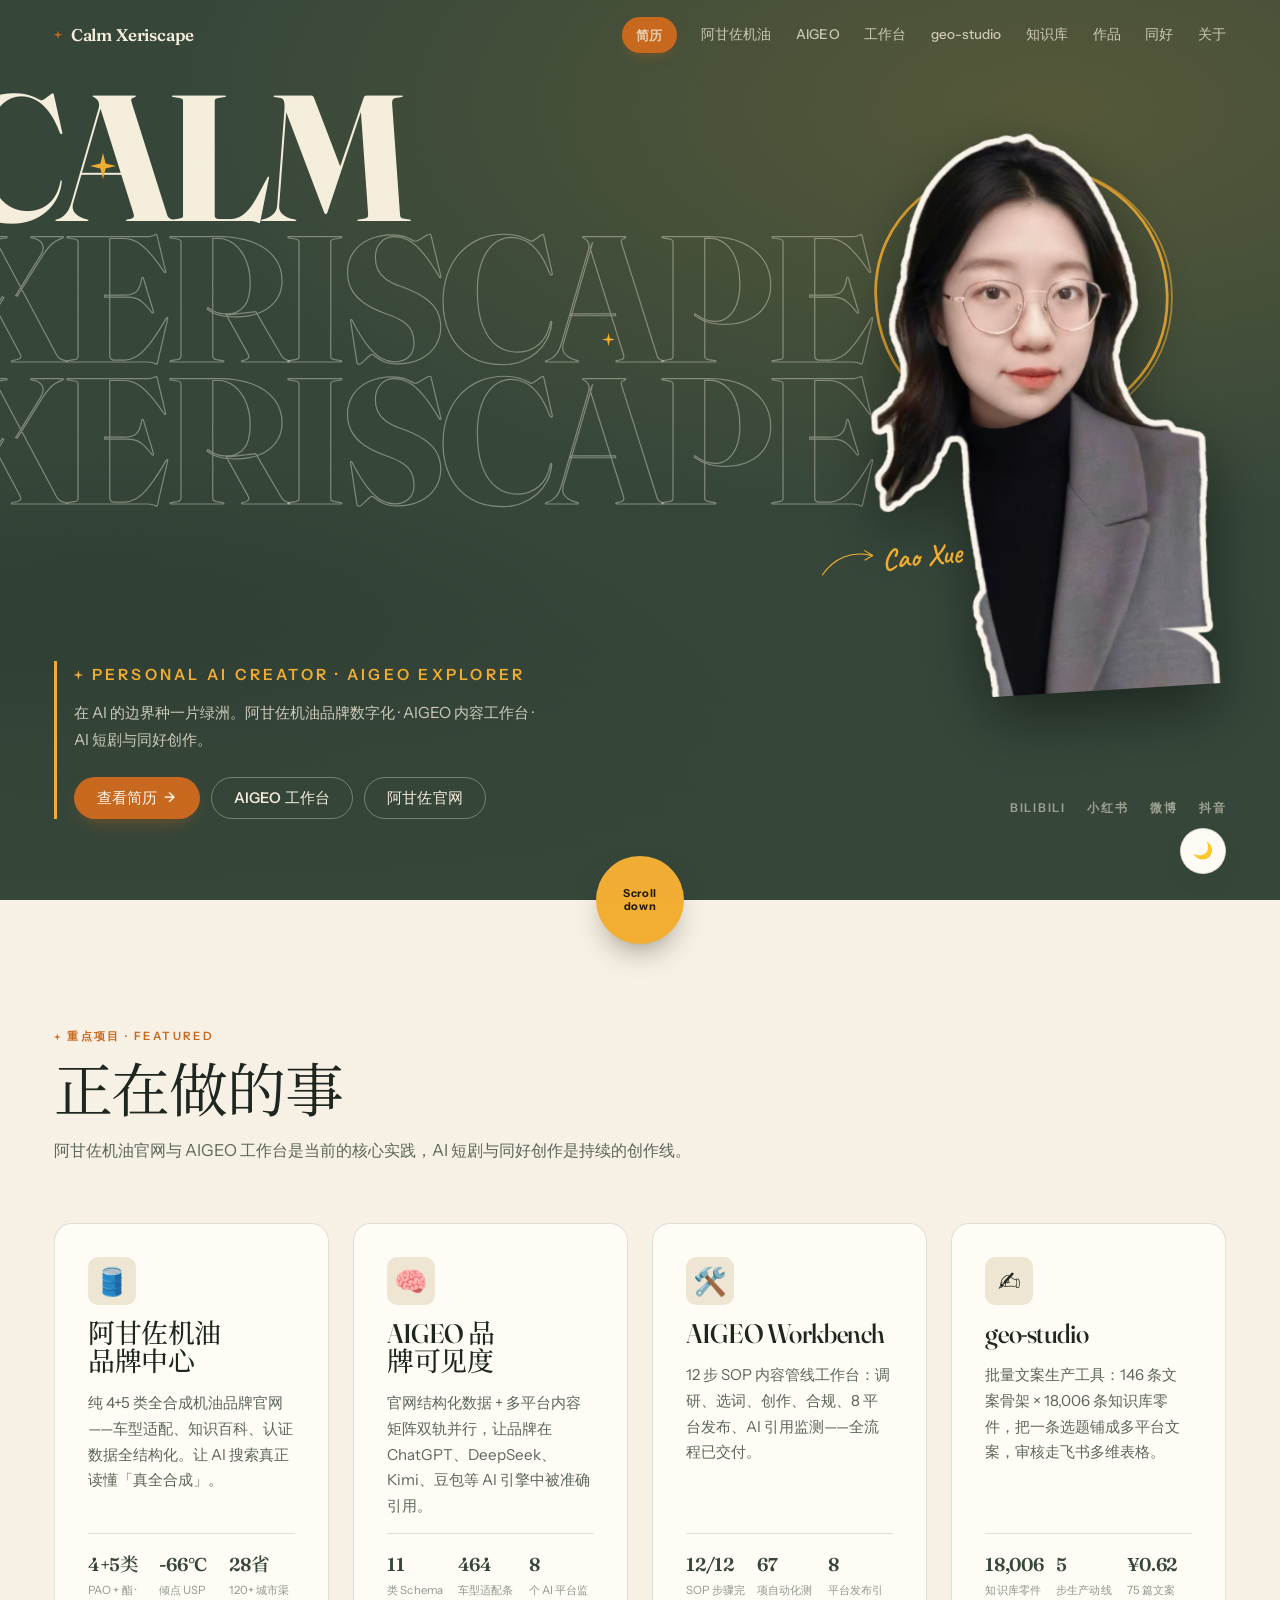
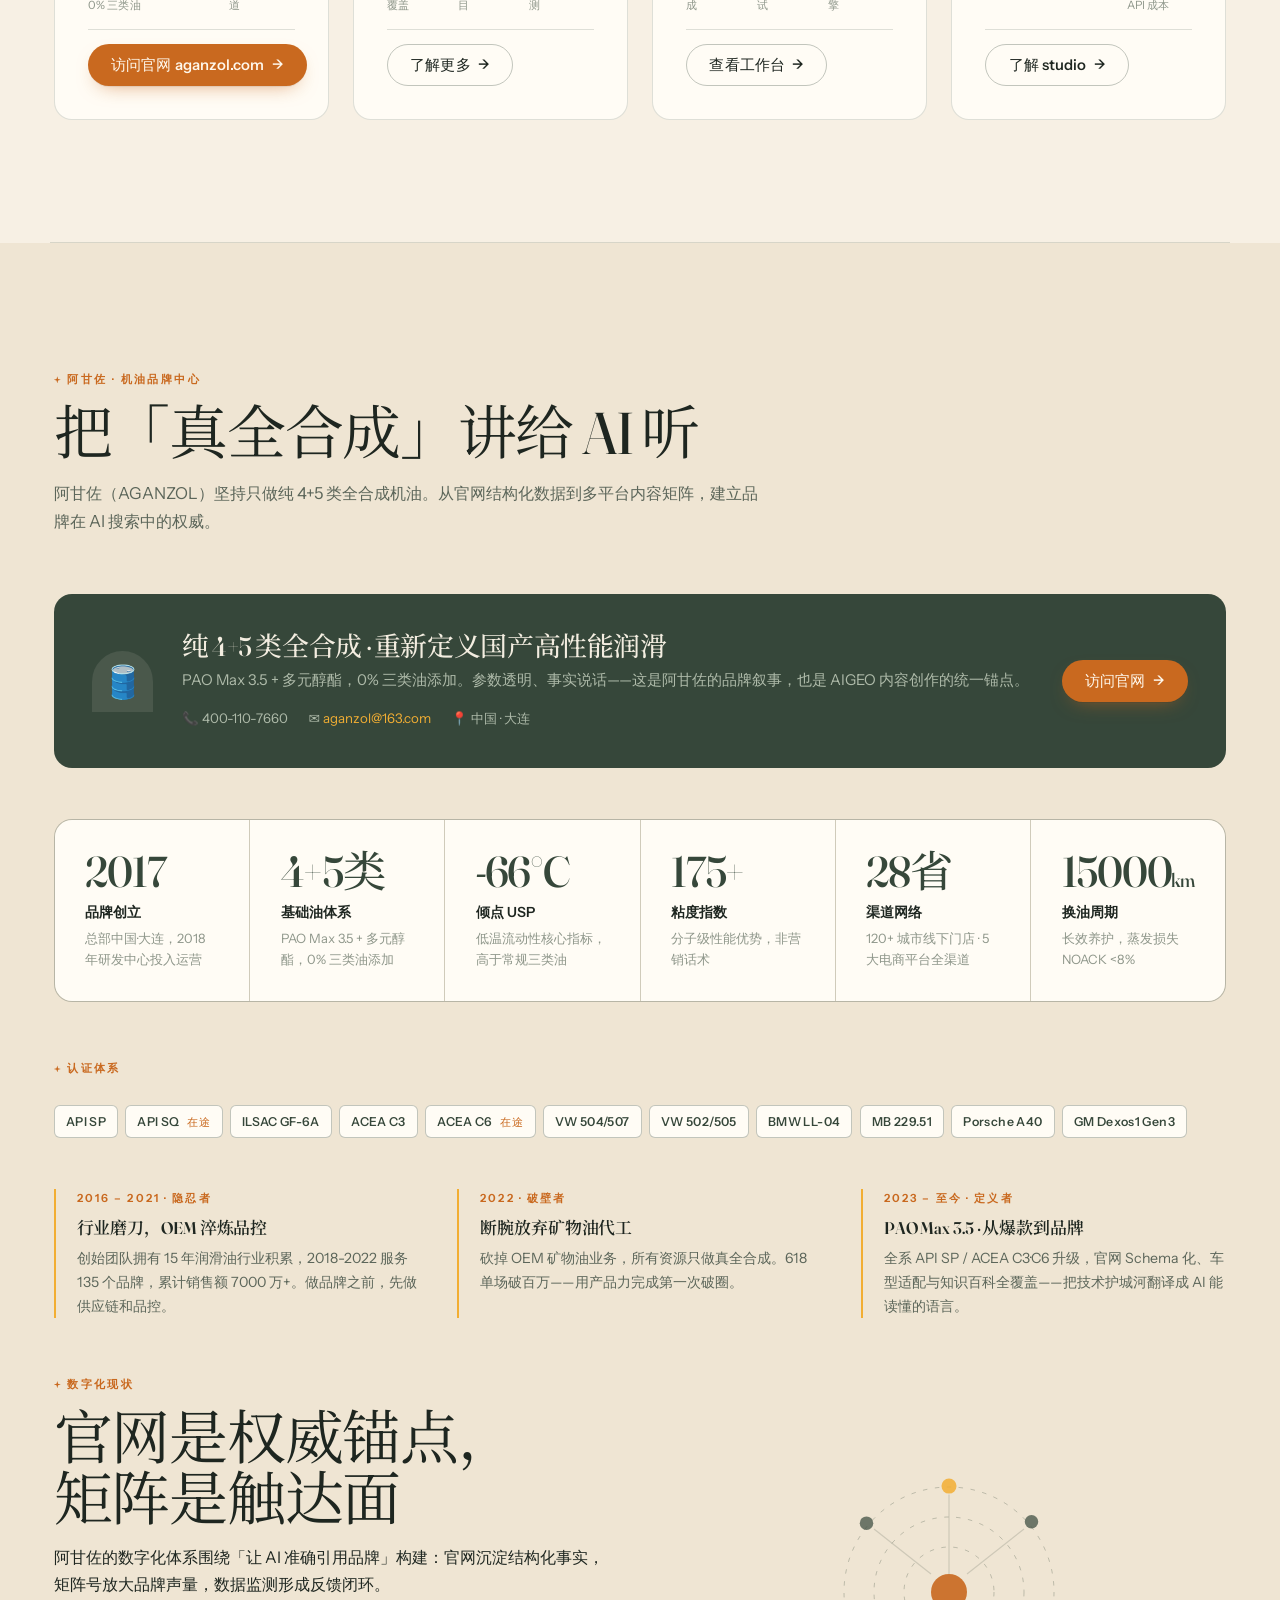
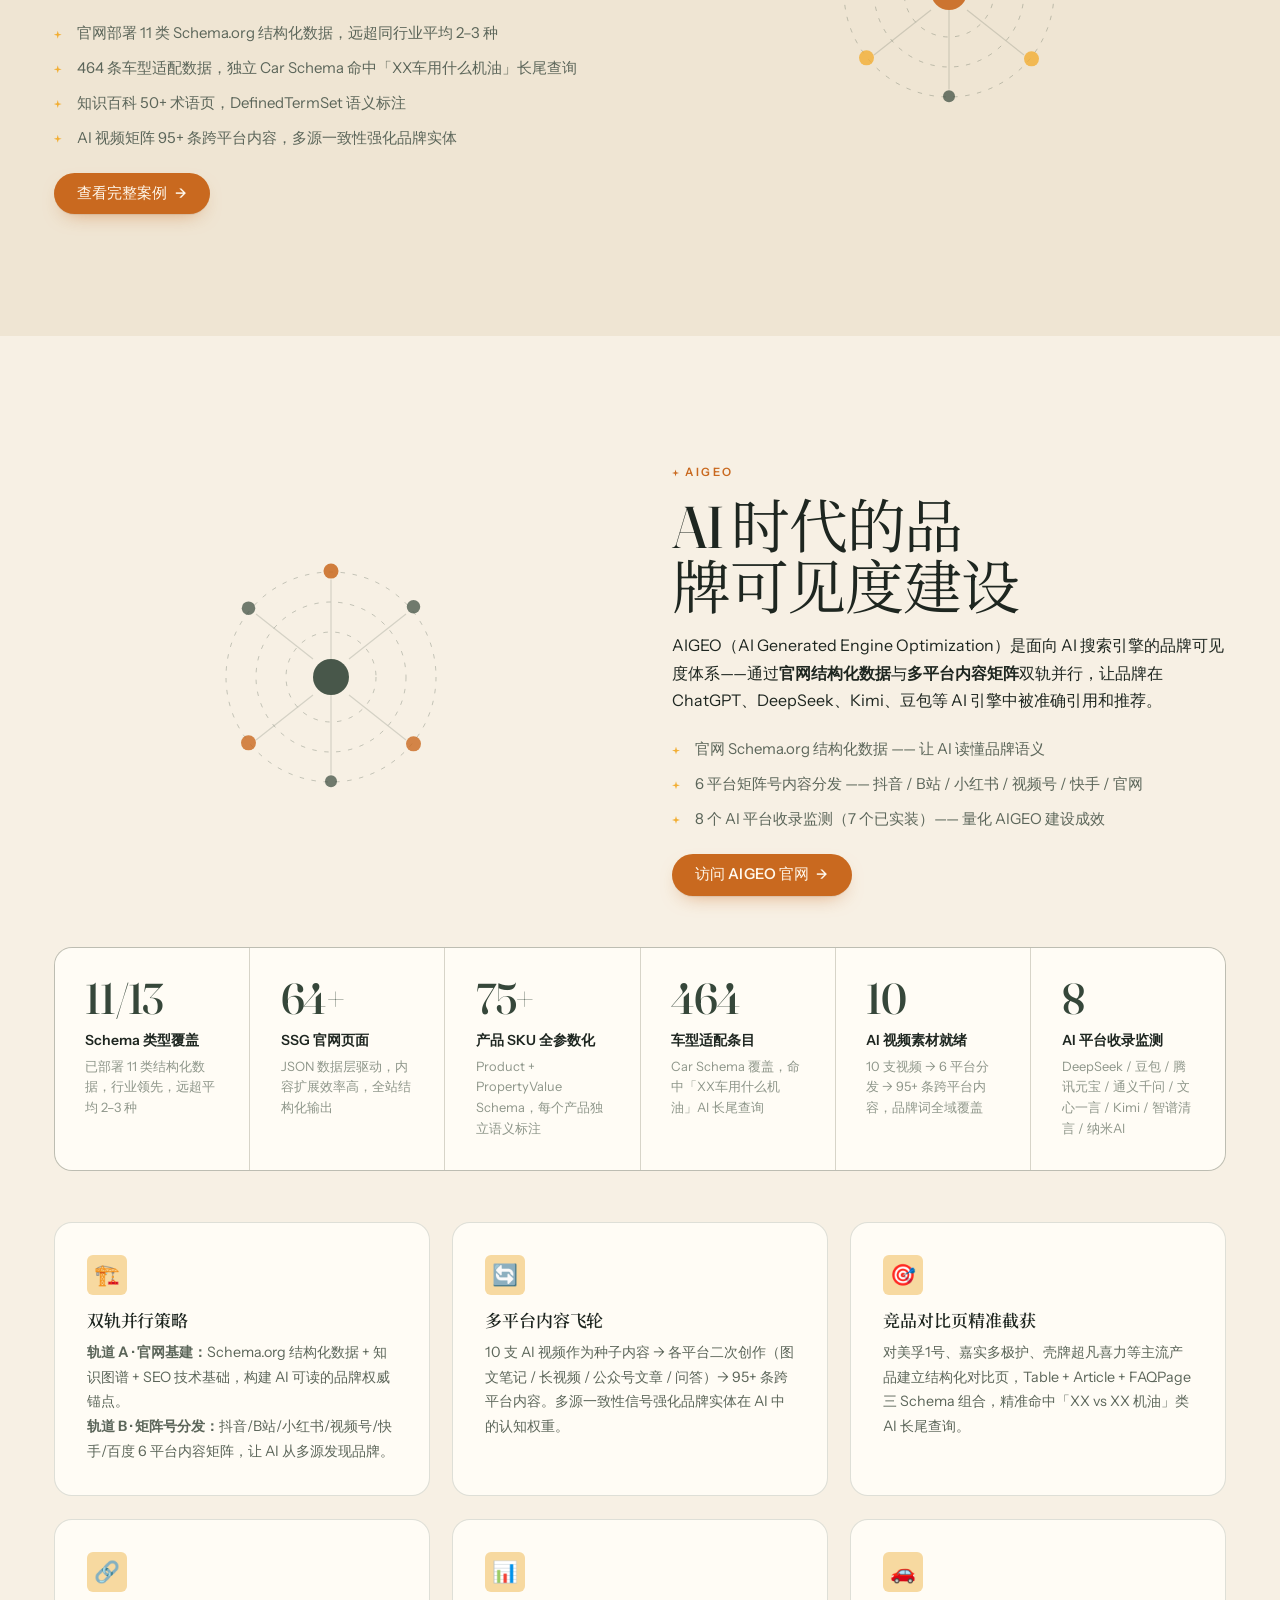
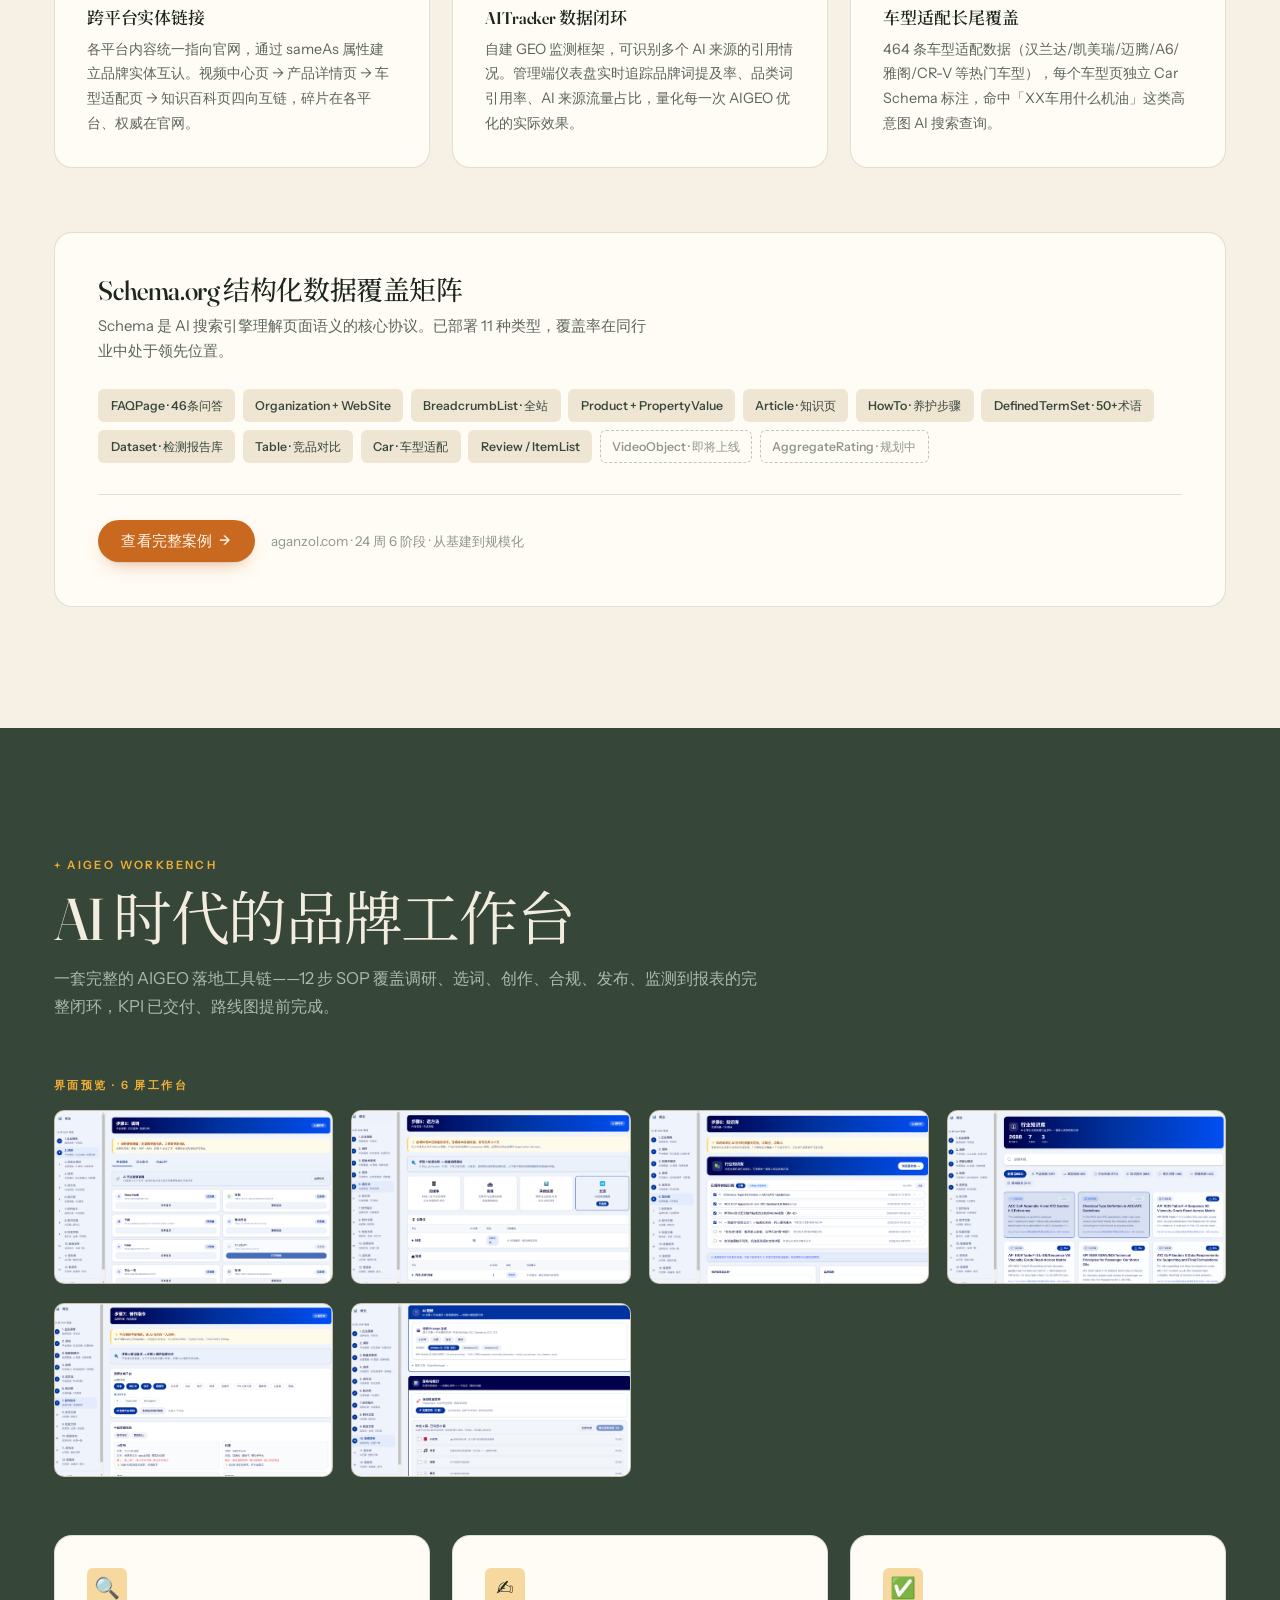
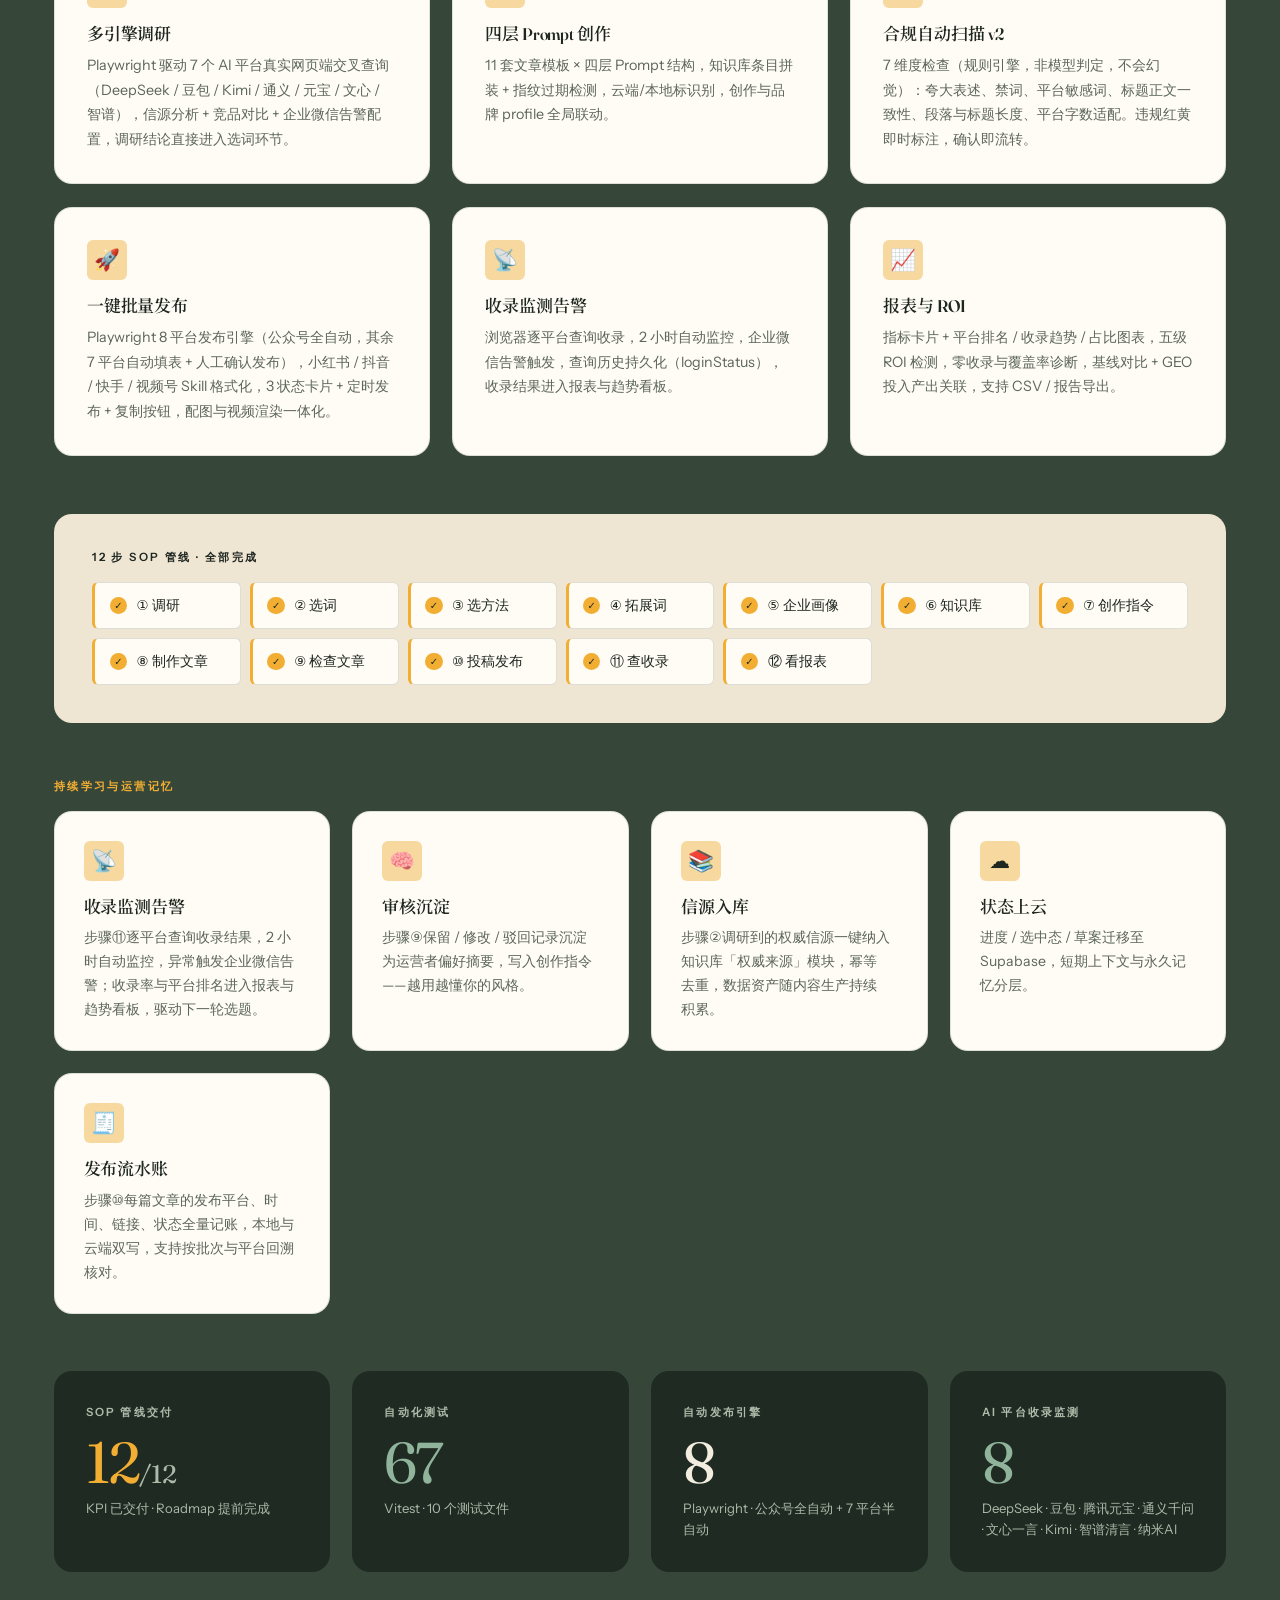
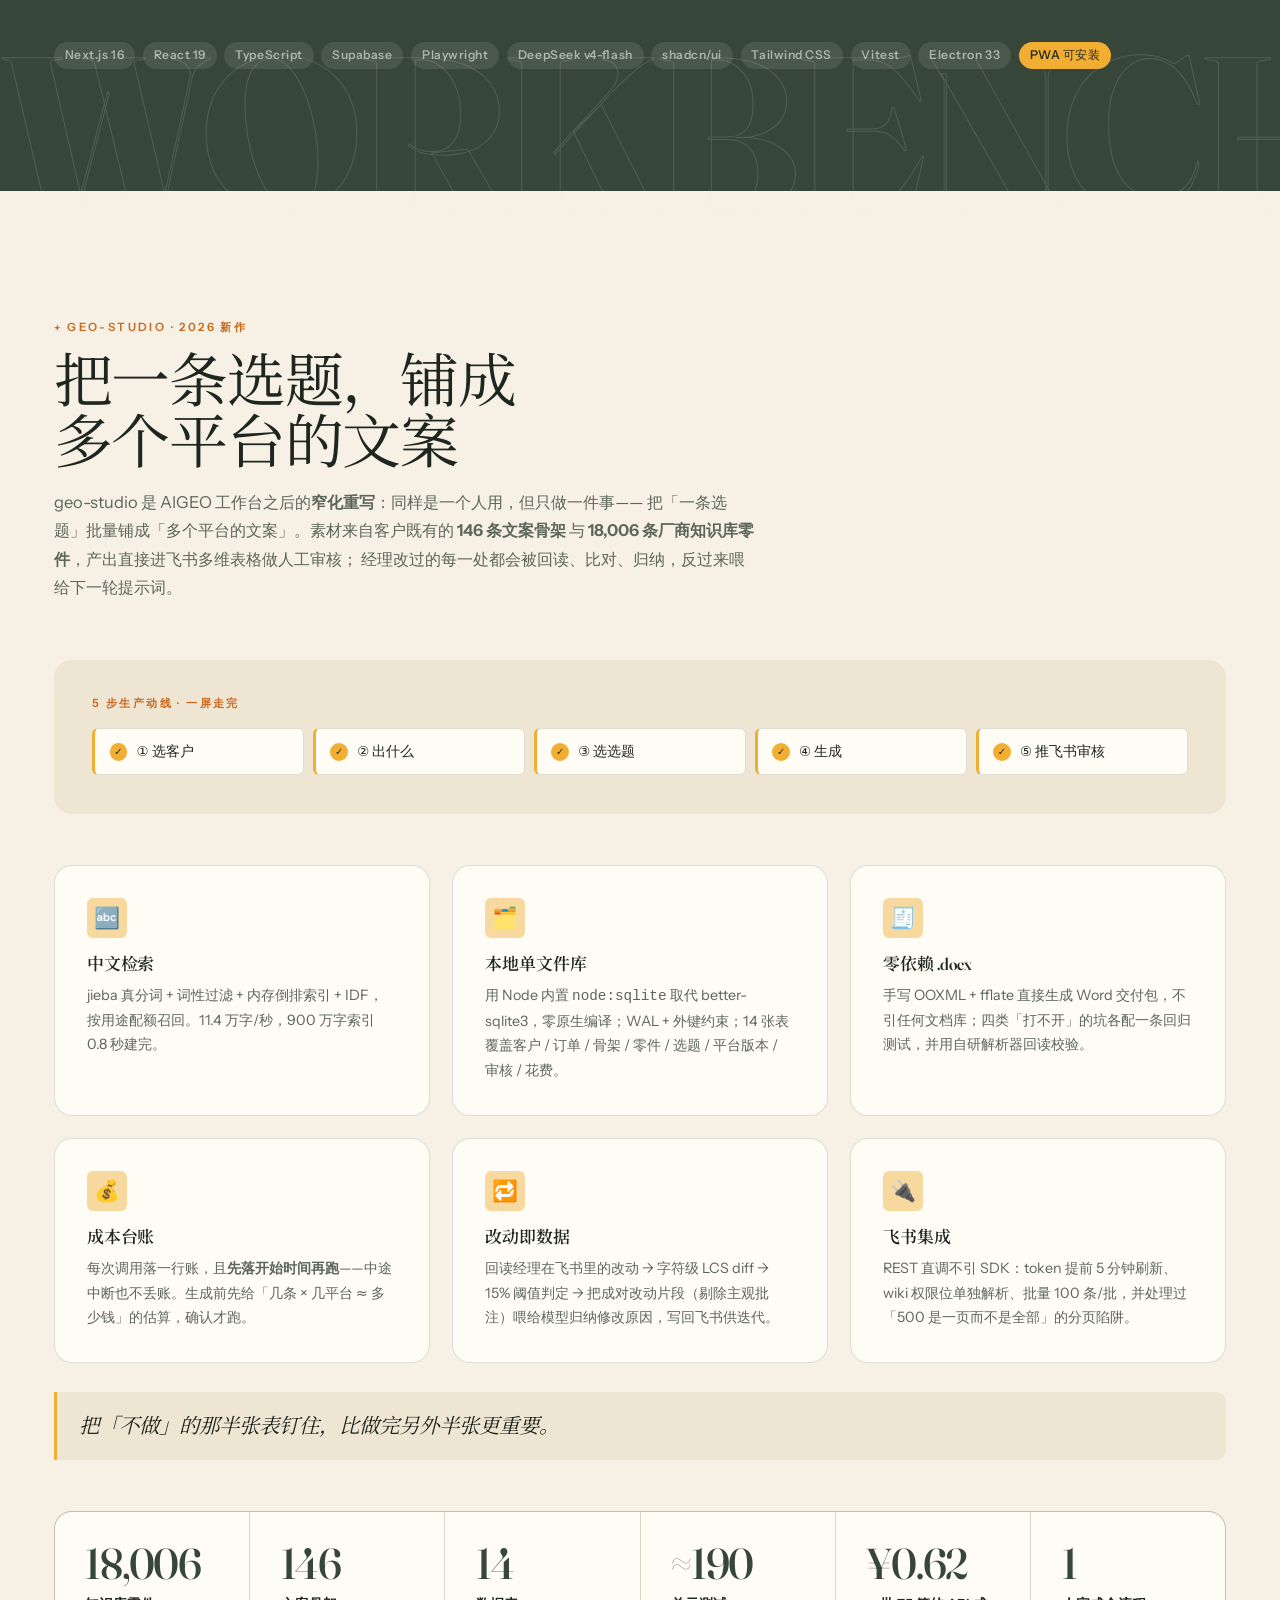
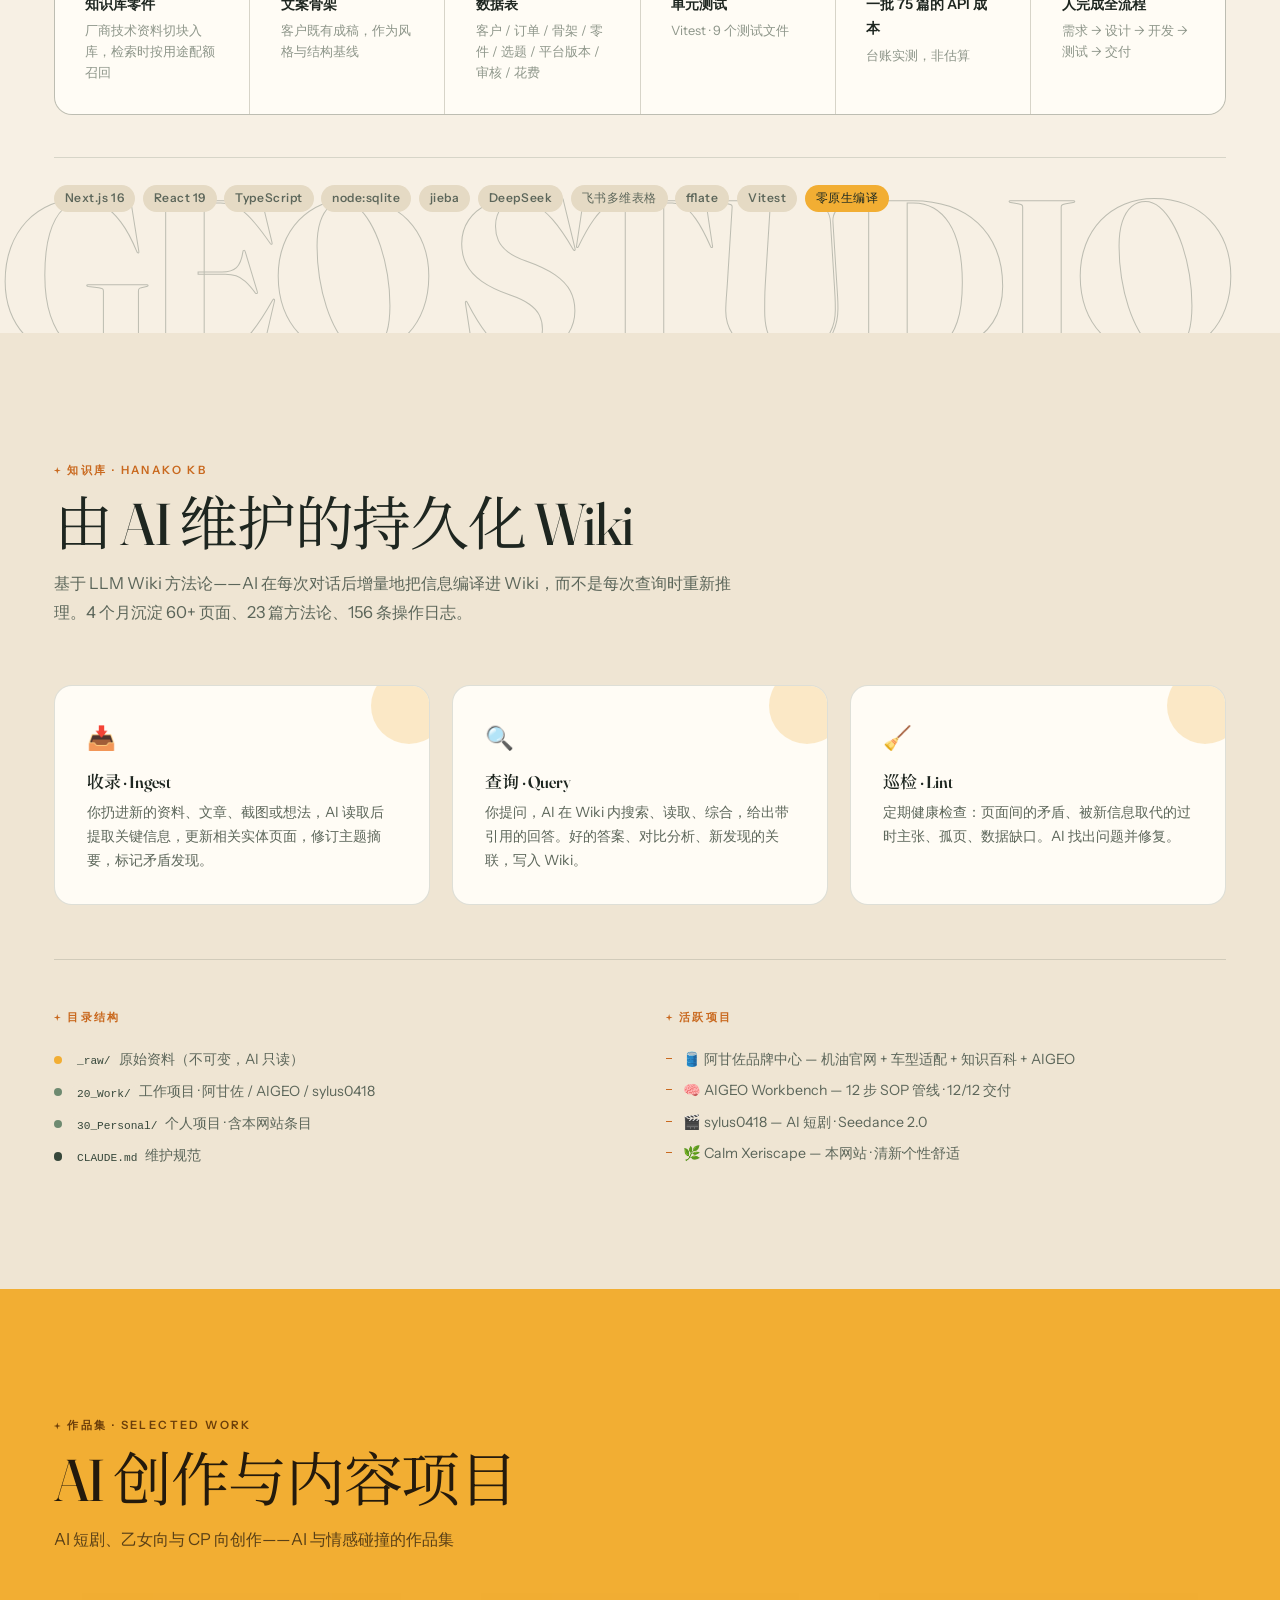
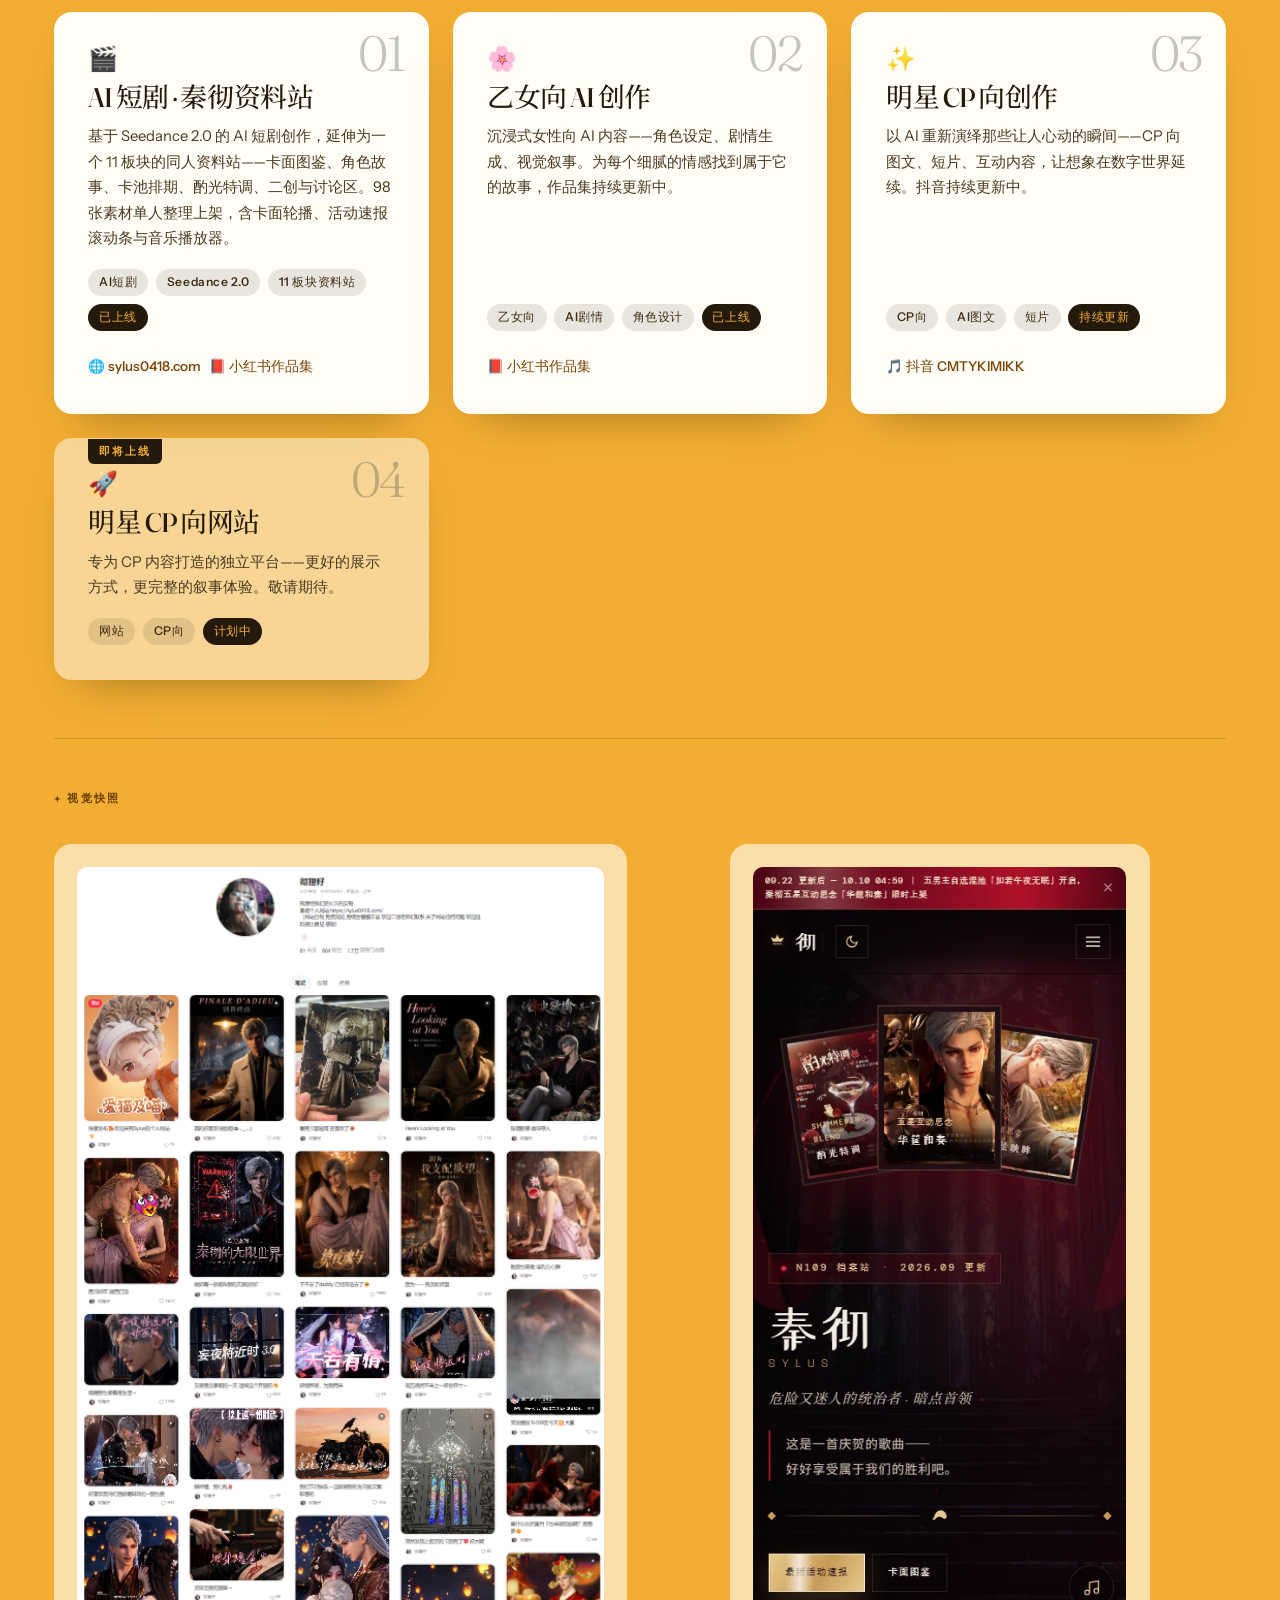
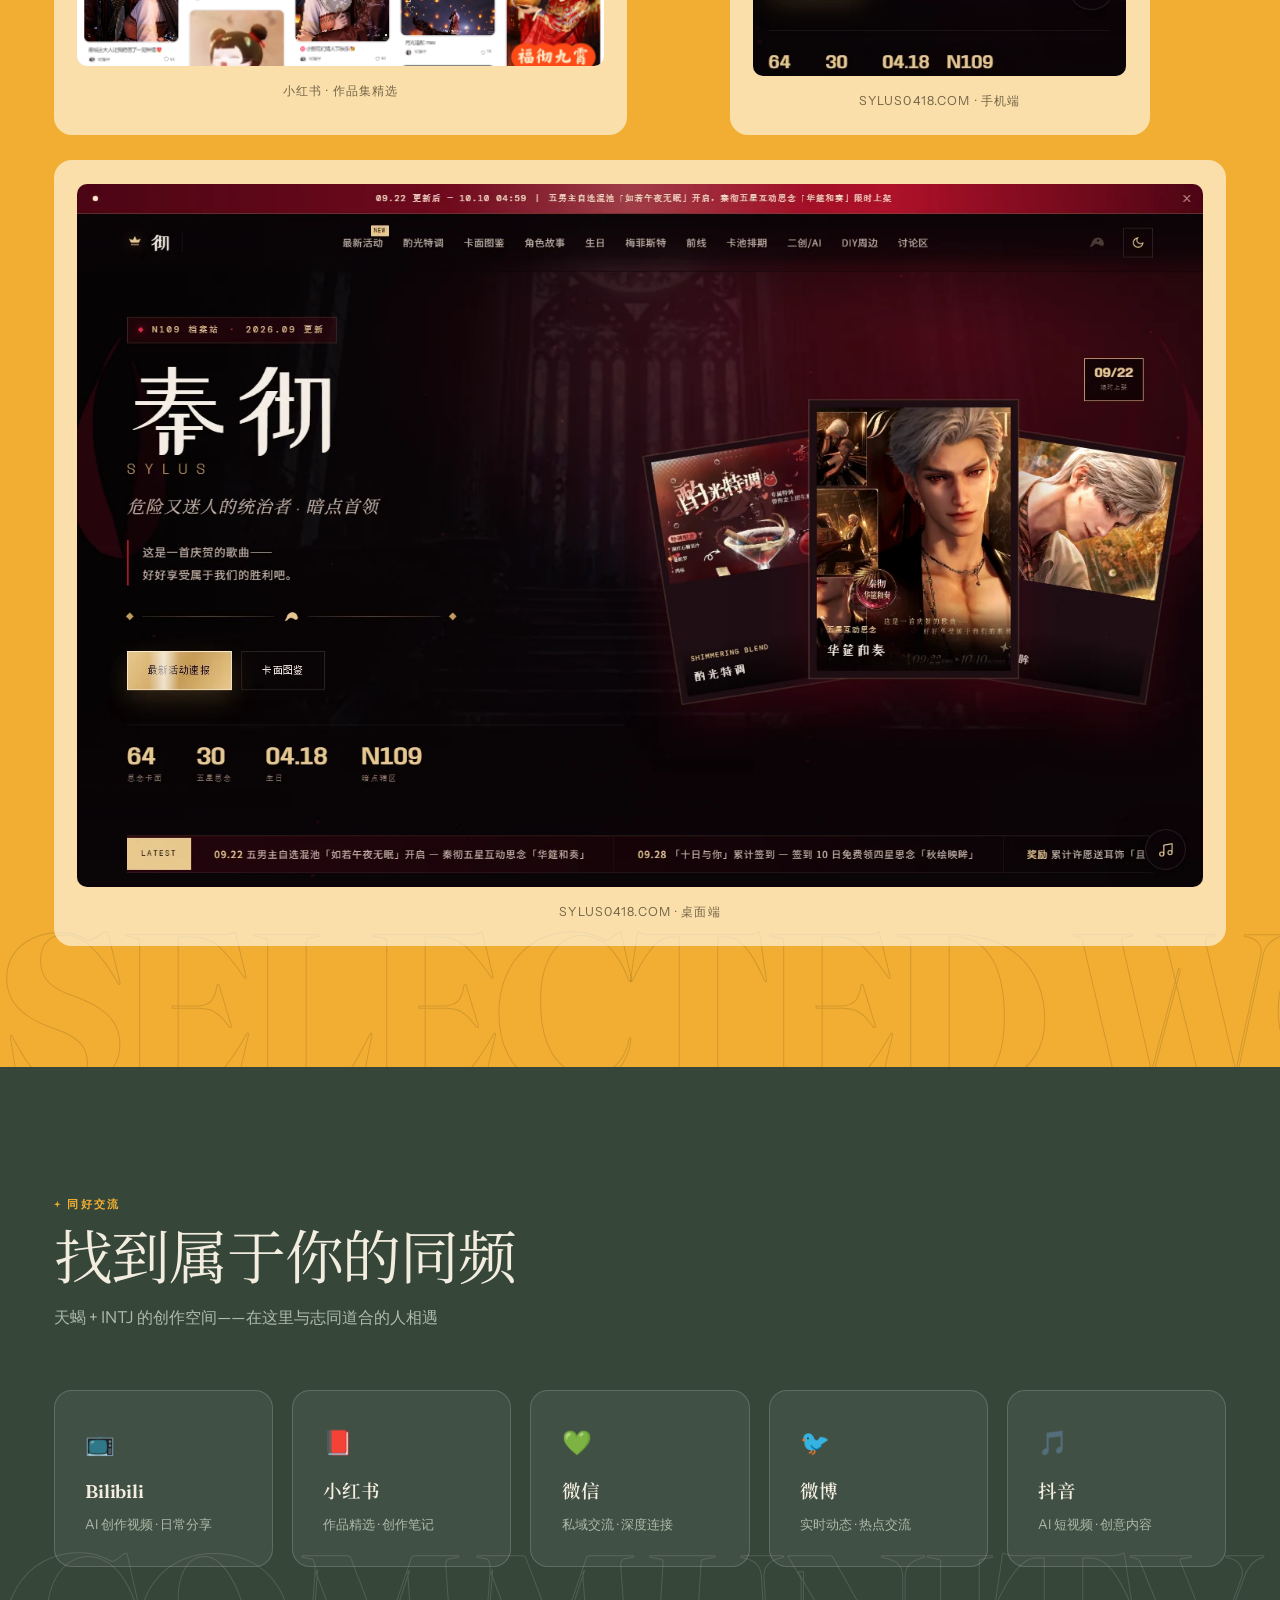
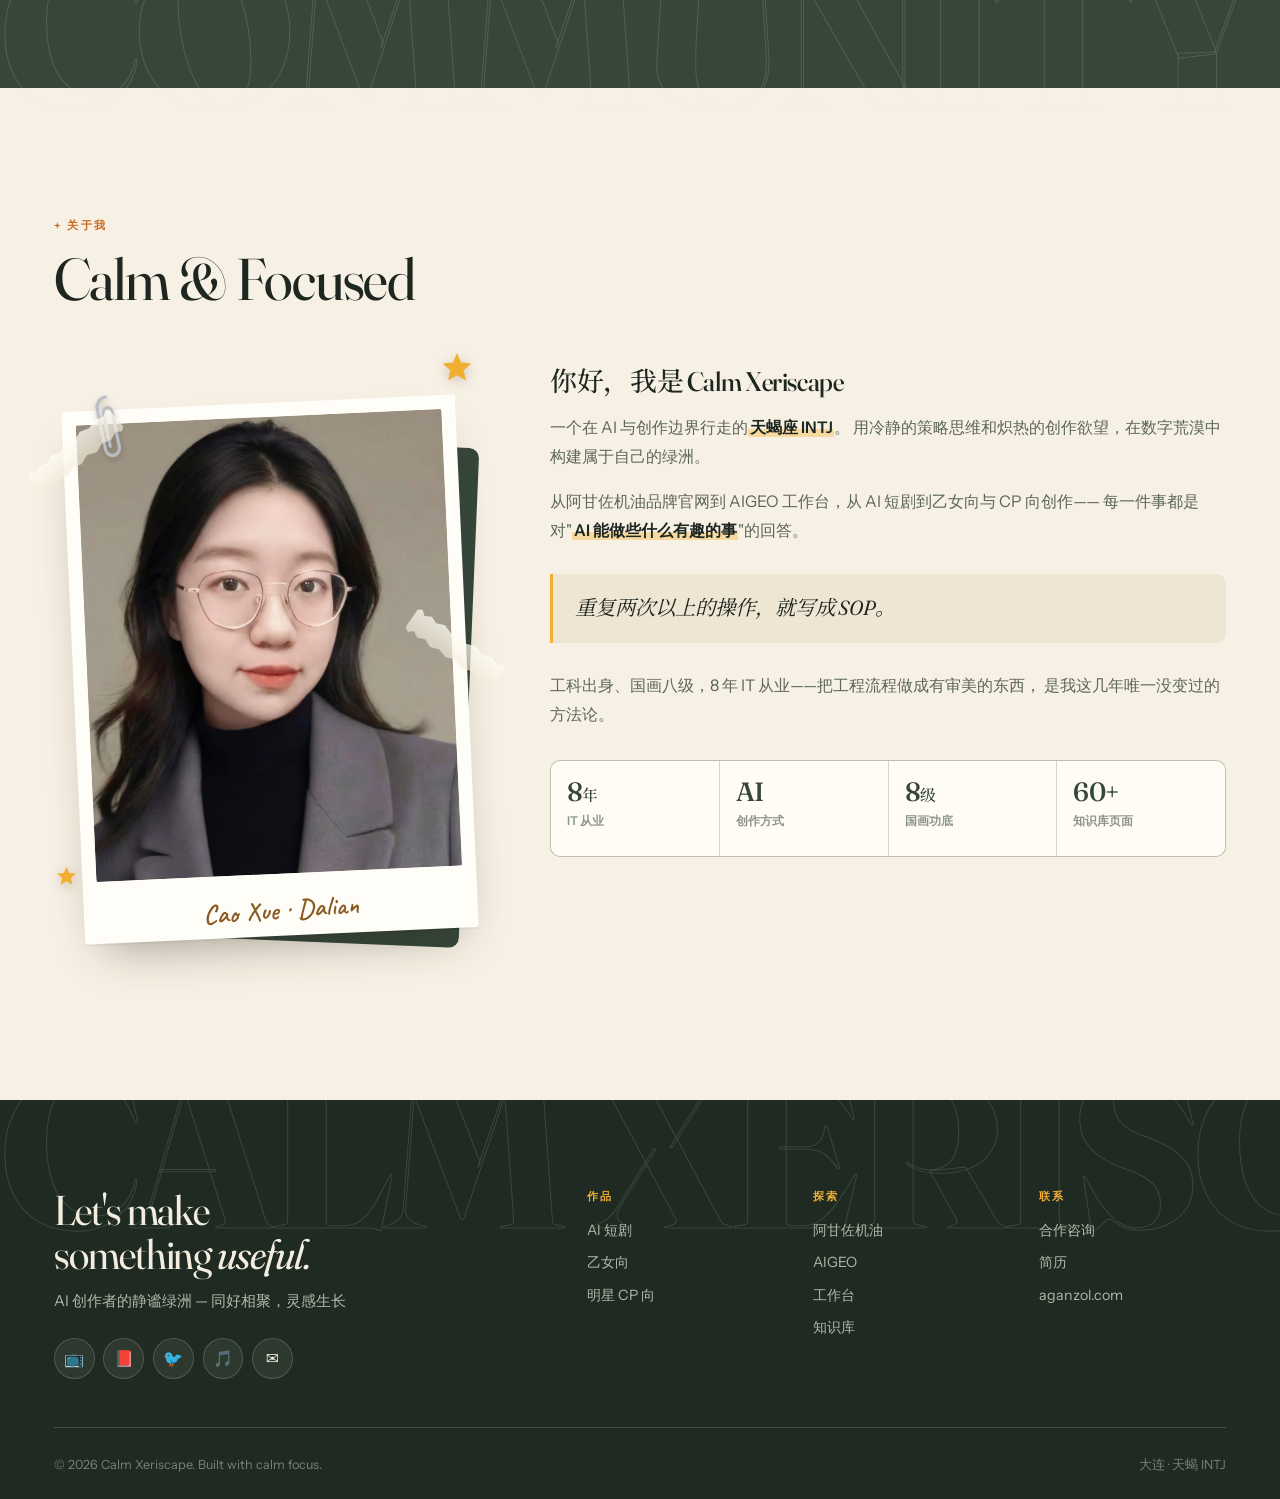
==== commit 1a8703f4: "更新 sylus0418.com 相关内容与展示截图 该站已改版为 11 板块的秦彻资料站（N109区 · 彻），原有描述与截图均已过时。  【作品卡 01】 - 标题：AI 短剧 → AI 短剧 ·" ====
--- a/index.html
+++ b/index.html
@@ -817,15 +817,15 @@
     </div>
 
     <div class="works-grid">
-      <!-- AI 短剧 -->
+      <!-- 秦彻资料站 -->
       <div class="work-card fade-in" data-num="01">
         <div class="work-card-icon">🎬</div>
-        <h3>AI 短剧</h3>
-        <p>基于 Seedance 2.0 的 AI 短剧创作项目——秦彻 Alpha Prime 角色哲学、完整分镜流水线、三场景打光参数卡。独立宣传网站已上线。</p>
+        <h3>AI 短剧 · 秦彻资料站</h3>
+        <p>基于 Seedance 2.0 的 AI 短剧创作，延伸为一个 11 板块的同人资料站——卡面图鉴、角色故事、卡池排期、酌光特调、二创与讨论区。98 张素材单人整理上架，含卡面轮播、活动速报滚动条与音乐播放器。</p>
         <div class="tag-row">
           <span class="tag">AI短剧</span>
           <span class="tag">Seedance 2.0</span>
-          <span class="tag">分镜流水线</span>
+          <span class="tag">11 板块资料站</span>
           <span class="tag accent">已上线</span>
         </div>
         <div class="work-links">
@@ -889,13 +889,15 @@
           <div class="showcase-caption">小红书 · 作品集精选</div>
         </div>
         <div class="showcase-card mobile">
-          <img src="3.png" alt="乙女网站手机端截图" class="showcase-img" loading="lazy">
+          <img src="sylus-mobile.webp" alt="秦彻资料站 sylus0418.com 手机端" class="showcase-img"
+               width="430" height="932" loading="lazy">
           <div class="showcase-caption">sylus0418.com · 手机端</div>
         </div>
       </div>
       <div class="showcase-row single" style="margin-top:1.6rem;">
         <div class="showcase-card">
-          <img src="2.png" alt="乙女网站桌面端截图" class="showcase-img" loading="lazy">
+          <img src="sylus-desktop.webp" alt="秦彻资料站 sylus0418.com 桌面端" class="showcase-img"
+               width="1440" height="900" loading="lazy">
           <div class="showcase-caption">sylus0418.com · 桌面端</div>
         </div>
       </div>
--- a/style.css
+++ b/style.css
@@ -43,6 +43,9 @@
   --ink-3:        #8E968A;
   --on-dark:      #F3EDE0;
   --on-dark-2:    #AEBAA9;
+  /* 封面永远是深绿底 → 它的文字必须是固定奶白。
+     不要用 --paper / --on-dark 这类会随主题翻转的 token，否则深色主题下会变成深字压深绿。 */
+  --on-cover:     #F6EFDD;
 
   /* —— 线条 —— */
   --rule:         rgba(54, 71, 58, .16);
@@ -508,9 +511,9 @@
   -webkit-backdrop-filter: none;
   border-bottom-color: transparent;
 }
-.nav.nav-over-cover .nav-brand { color: var(--paper); }
+.nav.nav-over-cover .nav-brand { color: var(--on-cover); }
 .nav.nav-over-cover > a:not(.nav-brand) { color: rgba(246,239,221,.76); }
-.nav.nav-over-cover > a:not(.nav-brand):hover { color: var(--paper); }
+.nav.nav-over-cover > a:not(.nav-brand):hover { color: var(--on-cover); }
 .nav.nav-over-cover.scrolled {
   background: color-mix(in srgb, var(--paper) 90%, transparent);
   backdrop-filter: saturate(150%) blur(14px);
@@ -772,7 +775,7 @@
   user-select: none;
 }
 .cover-word span { display: block; white-space: nowrap; }
-.cover-word .solid { color: var(--paper); }
+.cover-word .solid { color: var(--on-cover); }
 .cover-word .hollow {
   color: transparent;
   -webkit-text-stroke: 1.2px rgba(246,239,221,.4);
@@ -851,7 +854,7 @@
   line-height: 1.74;
   margin-bottom: 1.5rem;
 }
-.cover .btn-ghost { color: var(--paper); border-color: rgba(246,239,221,.34); }
+.cover .btn-ghost { color: var(--on-cover); border-color: rgba(246,239,221,.34); }
 .cover .btn-ghost:hover { background: rgba(246,239,221,.11); border-color: var(--amber); }
 
 .cover-social {
